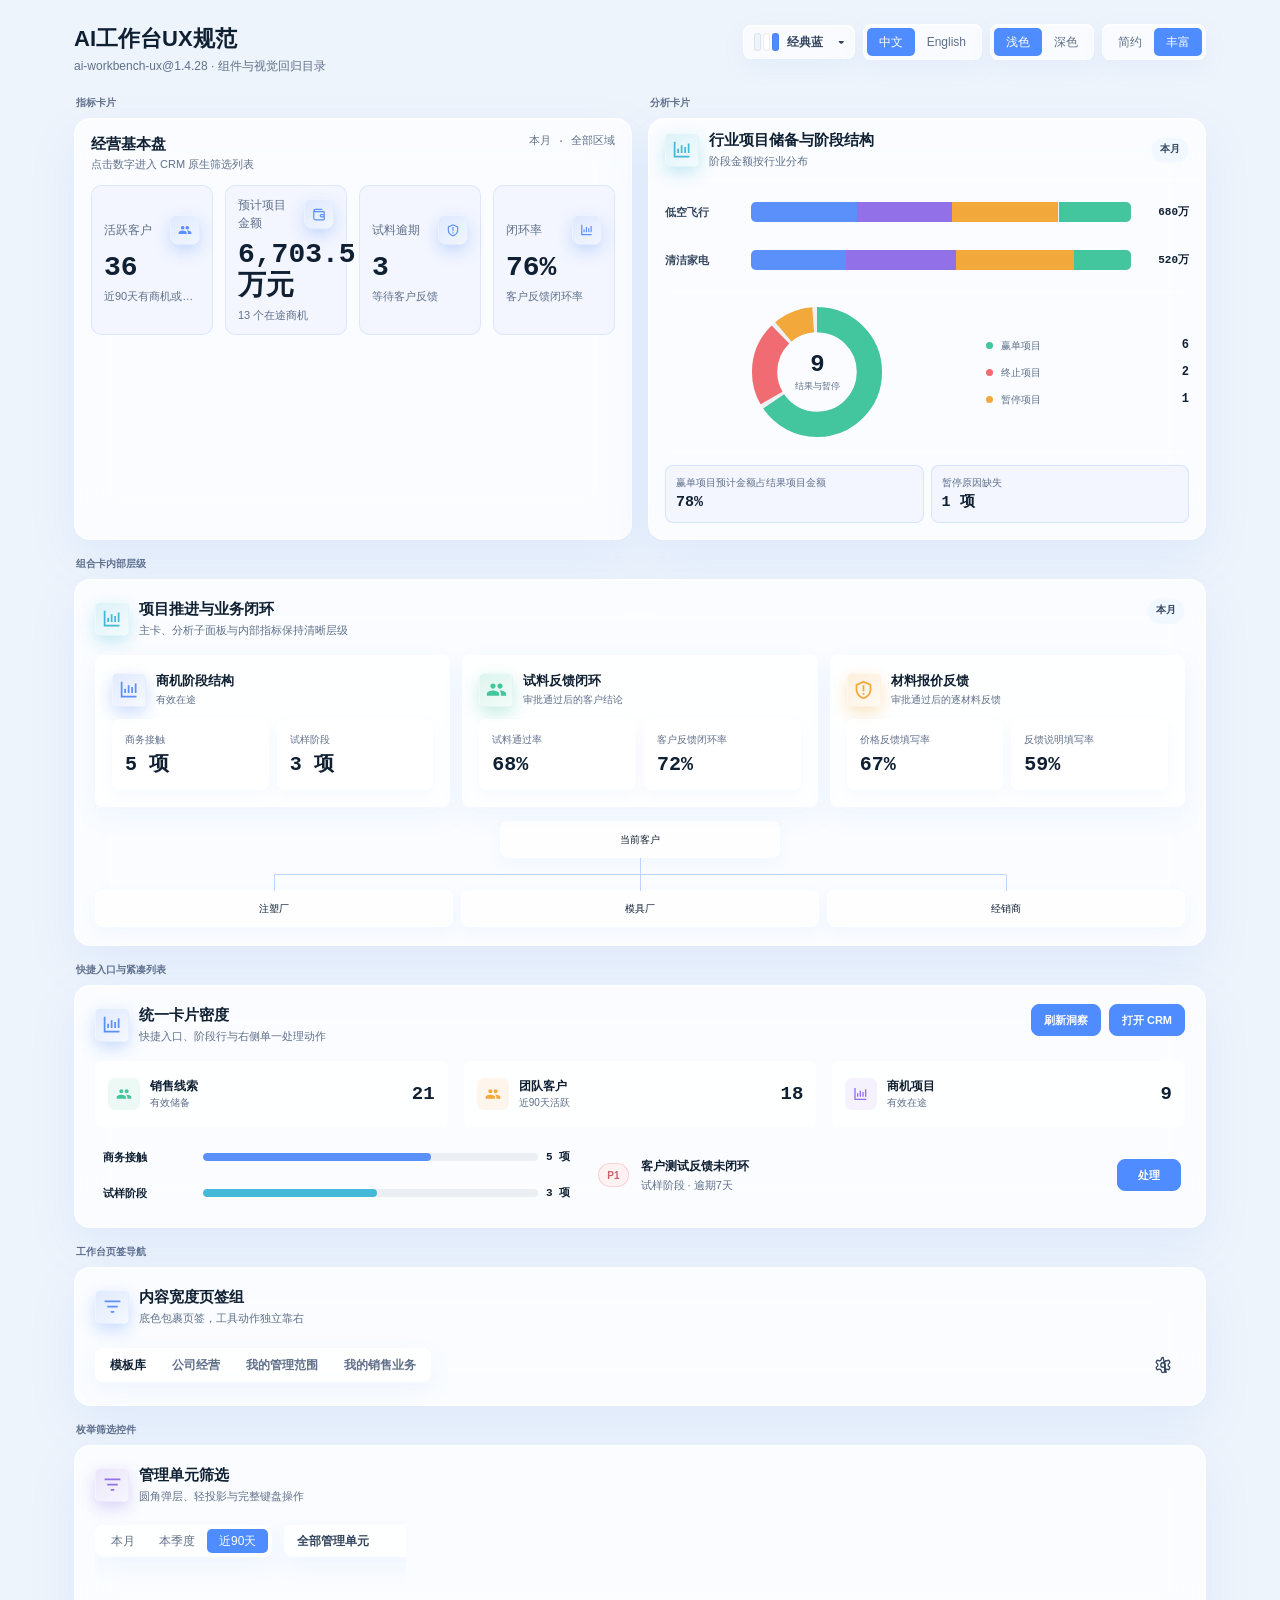
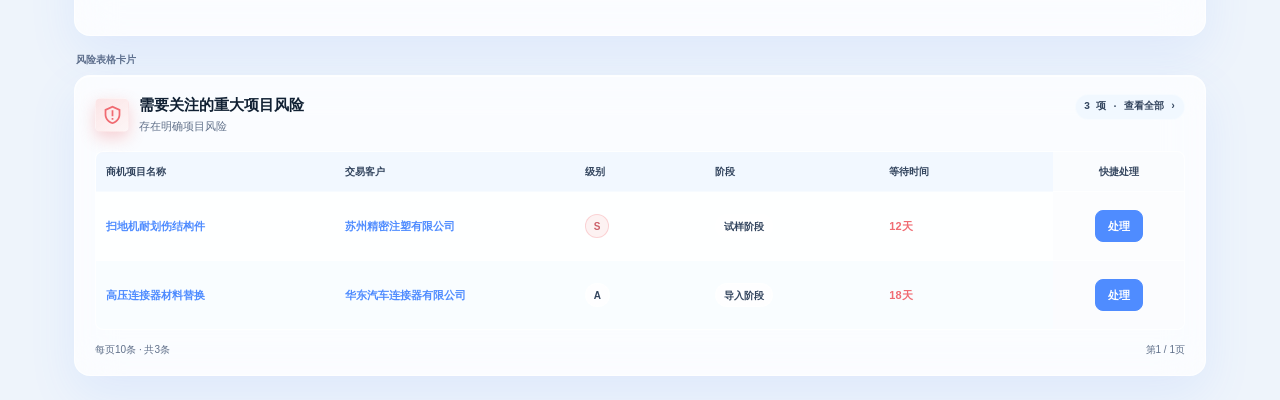
==== assets/workbench-runtime/workbench-card-library/index.html @ 92741322 "Publish fx-workbench-ux skill v1.4.28" ====
<!doctype html>
<html lang="zh-CN" data-color-theme="classic" data-theme="light">
<head>
  <meta charset="utf-8">
  <meta name="viewport" content="width=device-width, initial-scale=1">
  <title>AI工作台UX规范</title>
  <link rel="stylesheet" href="./components.css">
  <style>
    .catalog { max-width: 1180px; margin: 0 auto; padding: 24px; }
    .catalog-toolbar { display: flex; align-items: flex-start; justify-content: space-between; gap: 16px; margin-bottom: 20px; }
    .catalog-toolbar h1 { margin: 0; font-size: 22px; line-height: 30px; letter-spacing: 0; }
    .catalog-toolbar p { margin: 3px 0 0; color: var(--wb-text-muted); font-size: 12px; }
    .catalog-actions { display: flex; flex: 0 0 auto; align-items: center; justify-content: flex-end; gap: 8px; }
    .palette-picker { position: relative; }
    .palette-trigger { display: flex; min-width: 112px; height: var(--wb-control-height); align-items: center; gap: 8px; padding: 0 10px; color: var(--wb-text-secondary); background: var(--wb-control-surface); border: 1px solid var(--wb-border); border-radius: var(--wb-radius-sm); box-shadow: var(--wb-shadow-control); font-size: 12px; font-weight: 650; backdrop-filter: blur(18px) saturate(var(--wb-glass-saturation)); -webkit-backdrop-filter: blur(18px) saturate(var(--wb-glass-saturation)); }
    .palette-trigger > span:nth-child(2) { flex: 1; text-align: left; white-space: nowrap; }
    .palette-current-swatch, .palette-swatch { display: grid; flex: 0 0 auto; grid-template-columns: repeat(3, 7px); gap: 2px; }
    .palette-current-swatch i, .palette-swatch i { width: 7px; height: 18px; border: 1px solid color-mix(in srgb, var(--wb-text) 8%, transparent); border-radius: 3px; }
    .palette-current-swatch i:nth-child(1) { background: var(--wb-bg); }
    .palette-current-swatch i:nth-child(2) { background: var(--wb-surface-strong); }
    .palette-current-swatch i:nth-child(3) { background: var(--wb-accent); }
    .palette-menu { position: absolute; top: calc(100% + 7px); right: 0; z-index: 20; display: grid; width: 180px; gap: 3px; padding: 6px; background: var(--wb-surface-strong); border: 1px solid var(--wb-border); border-radius: 10px; box-shadow: var(--wb-shadow); backdrop-filter: blur(var(--wb-glass-blur)) saturate(var(--wb-glass-saturation)); -webkit-backdrop-filter: blur(var(--wb-glass-blur)) saturate(var(--wb-glass-saturation)); }
    .palette-menu[hidden] { display: none; }
    .palette-option { display: flex; width: 100%; min-height: 40px; align-items: center; gap: 10px; padding: 0 9px; color: var(--wb-text-secondary); background: transparent; border: 1px solid transparent; border-radius: 7px; font-size: 12px; text-align: left; }
    .palette-option:hover { color: var(--wb-text); background: color-mix(in srgb, var(--wb-accent) 7%, transparent); }
    .palette-option[aria-checked="true"] { color: var(--wb-text); background: color-mix(in srgb, var(--wb-accent) 10%, transparent); border-color: color-mix(in srgb, var(--wb-accent) 24%, transparent); font-weight: 700; }
    .palette-option > span:last-child { flex: 1; }
    .catalog-grid { display: grid; grid-template-columns: repeat(2, minmax(0, 1fr)); gap: var(--wb-gap-md); }
    .span-2 { grid-column: 1 / -1; }
    .component-label { margin: 0 0 8px 2px; color: var(--wb-text-muted); font-size: 10px; font-weight: 700; text-transform: uppercase; }
    .demo-stack { display: grid; gap: 14px; }
    .chart-row { display: grid; grid-template-columns: 76px minmax(0, 1fr) 48px; align-items: center; gap: 10px; min-height: 34px; }
    .chart-row > span { color: var(--wb-text-secondary); font-size: 11px; font-weight: 650; }
    .chart-row > b { font-family: var(--wb-font-number); font-size: 11px; text-align: right; }
    .demo-chart-split { display: grid; grid-template-columns: minmax(132px, 1.2fr) minmax(118px, .8fr); align-items: center; gap: 16px; padding-top: 14px; border-top: 1px solid var(--wb-border-soft); }
    .demo-donut { --wb-chart-size: 132px; --wb-chart-hover-stroke: 29; justify-self: center; }
    .demo-donut > span { position: absolute; inset: 0; display: grid; align-content: center; place-items: center; color: var(--wb-text-muted); font-size: 9px; line-height: 14px; pointer-events: none; }
    .demo-donut > span b { color: var(--wb-text); font-family: var(--wb-font-number); font-size: 24px; line-height: 28px; }
    .demo-outcome-list { display: grid; gap: 9px; }
    .demo-outcome-list div { display: grid; grid-template-columns: 8px minmax(0, 1fr) auto; align-items: center; gap: 7px; color: var(--wb-text-muted); font-size: 10px; }
    .demo-outcome-list i { width: 7px; height: 7px; background: var(--wb-tone); border-radius: 50%; }
    .demo-outcome-list b { color: var(--wb-text); font-family: var(--wb-font-number); font-size: 12px; }
    .control-demo { display: flex; min-height: 96px; flex-wrap: wrap; align-items: flex-start; gap: 12px; padding-top: 4px; }
    .control-demo.wb-page-control-group { width: max-content; max-width: 100%; flex-wrap: nowrap; overflow-x: auto; }
    .control-demo .wb-select { width: min(100%, 260px); }
    .catalog-quick-grid { grid-template-columns: repeat(3, minmax(0, 1fr)); }
    .catalog-density-grid { display: grid; grid-template-columns: minmax(0, .9fr) minmax(0, 1.1fr); gap: var(--wb-gap-md); }
    .catalog-composite-demo { margin-top: 2px; }
    .catalog-subpanel-head { display: grid; grid-template-columns: 34px minmax(0, 1fr); align-items: center; gap: 10px; margin-bottom: 12px; }
    .catalog-subpanel-head h3 { margin: 0; color: var(--wb-text); font-size: 13px; line-height: 18px; letter-spacing: 0; }
    .catalog-subpanel-head p { margin: 2px 0 0; color: var(--wb-text-muted); font-size: 10px; line-height: 15px; }
    .catalog-inner-tile-grid { display: grid; grid-template-columns: repeat(2, minmax(0, 1fr)); gap: var(--wb-gap-xs); }
    .catalog-inner-tile-grid small, .catalog-inner-tile-grid strong { display: block; }
    .catalog-inner-tile-grid small { color: var(--wb-text-muted); font-size: 10px; }
    .catalog-inner-tile-grid strong { margin-top: 6px; color: var(--wb-text); font-family: var(--wb-font-number); font-size: 20px; line-height: 24px; }
    .catalog-relation-demo { margin-top: 14px; }
    .catalog-relation-demo > .wb-relation-tier:first-child { width: min(100%, 280px); justify-self: center; }
    .catalog-relation-demo .wb-relation-node { padding: 10px; font-size: 10px; text-align: center; }
    @media (max-width: 900px) { .catalog-toolbar { align-items: stretch; flex-direction: column; } .catalog-actions { justify-content: flex-start; } .palette-menu { right: auto; left: 0; } .catalog-grid, .catalog-density-grid { grid-template-columns: 1fr; } .span-2 { grid-column: auto; } }
    @media (max-width: 760px) { .catalog { padding: 14px 12px 24px; } .catalog-grid, .catalog-quick-grid { grid-template-columns: 1fr; } .span-2 { grid-column: auto; } .catalog-actions { align-items: stretch; flex-wrap: wrap; } .palette-picker { flex: 1 1 100%; } .palette-trigger { width: 100%; } }
  </style>
</head>
<body>
  <svg width="0" height="0" aria-hidden="true" style="position:absolute">
    <symbol id="icon-chart" viewBox="0 0 24 24"><path d="M4 19h16v2H2V3h2v16Zm4-3H6v-5h2v5Zm4 0h-2V7h2v9Zm4 0h-2V9h2v7Zm4 0h-2V5h2v11Z"/></symbol>
    <symbol id="icon-risk" viewBox="0 0 24 24"><path d="M12 2 3 6v6c0 5.25 3.84 9.74 9 10.8 5.16-1.06 9-5.55 9-10.8V6l-9-4Zm0 2.18L19 7.3V12c0 4.12-2.91 7.83-7 8.74C7.91 19.83 5 16.12 5 12V7.3l7-3.12ZM11 7h2v7h-2V7Zm0 9h2v2h-2v-2Z"/></symbol>
    <symbol id="icon-users" viewBox="0 0 24 24"><path d="M16 11c1.66 0 3-1.34 3-3s-1.34-3-3-3-3 1.34-3 3 1.34 3 3 3ZM8 11c1.66 0 3-1.34 3-3S9.66 5 8 5 5 6.34 5 8s1.34 3 3 3Zm0 2c-2.33 0-7 1.17-7 3.5V19h14v-2.5C15 14.17 10.33 13 8 13Zm8 0c-.29 0-.62.02-.97.05 1.16.84 1.97 1.97 1.97 3.45V19h6v-2.5c0-2.33-4.67-3.5-7-3.5Z"/></symbol>
    <symbol id="icon-filter" viewBox="0 0 24 24"><path d="M3 5h18v2H3V5Zm3 6h12v2H6v-2Zm4 6h4v2h-4v-2Z"/></symbol>
    <symbol id="icon-wallet" viewBox="0 0 24 24"><path d="M20 7H6a1 1 0 0 1 0-2h11a1 1 0 0 0 0-2H6a4 4 0 0 0-4 4v12a4 4 0 0 0 4 4h14a2 2 0 0 0 2-2V9a2 2 0 0 0-2-2Zm0 14H6a2 2 0 0 1-2-2V8.46A3.97 3.97 0 0 0 6 9h14v3h-4a3 3 0 0 0 0 6h4v3Zm0-5h-4a1 1 0 0 1 0-2h4v2Z"/></symbol>
  </svg>

  <main class="catalog">
    <header class="catalog-toolbar wb-header">
      <div class="wb-title-group"><h1 data-i18n="pageTitle">AI工作台UX规范</h1><p data-i18n="pageSubtitle">ai-workbench-ux@1.4.28 · 组件与视觉回归目录</p></div>
      <div class="catalog-actions">
        <div class="palette-picker">
          <button class="palette-trigger" type="button" aria-haspopup="menu" aria-expanded="false" data-palette-trigger data-i18n-aria="paletteControl">
            <span class="palette-current-swatch" aria-hidden="true"><i></i><i></i><i></i></span><span data-palette-name>经典蓝</span><span aria-hidden="true">▾</span>
          </button>
          <div class="palette-menu" role="menu" data-palette-menu data-i18n-aria="paletteMenu" hidden>
            <button class="palette-option" type="button" role="menuitemradio" aria-checked="true" data-color-choice="classic"><span class="palette-swatch" aria-hidden="true"><i style="background:#eef4fb"></i><i style="background:#fff"></i><i style="background:#4f8cff"></i></span><span data-i18n="paletteClassic">经典蓝</span></button>
            <button class="palette-option" type="button" role="menuitemradio" aria-checked="false" data-color-choice="spruce"><span class="palette-swatch" aria-hidden="true"><i style="background:#eef7f3"></i><i style="background:#fff"></i><i style="background:#168b68"></i></span><span data-i18n="paletteSpruce">云杉绿</span></button>
            <button class="palette-option" type="button" role="menuitemradio" aria-checked="false" data-color-choice="coral"><span class="palette-swatch" aria-hidden="true"><i style="background:#fff4ed"></i><i style="background:#fff"></i><i style="background:#e66a35"></i></span><span data-i18n="paletteCoral">珊瑚橙</span></button>
            <button class="palette-option" type="button" role="menuitemradio" aria-checked="false" data-color-choice="indigo"><span class="palette-swatch" aria-hidden="true"><i style="background:#f1f2fb"></i><i style="background:#fff"></i><i style="background:#5965d8"></i></span><span data-i18n="paletteIndigo">靛青</span></button>
            <button class="palette-option" type="button" role="menuitemradio" aria-checked="false" data-color-choice="rose"><span class="palette-swatch" aria-hidden="true"><i style="background:#f9f1f3"></i><i style="background:#fff"></i><i style="background:#c3475c"></i></span><span data-i18n="paletteRose">石墨红</span></button>
            <button class="palette-option" type="button" role="menuitemradio" aria-checked="false" data-color-choice="graphite"><span class="palette-swatch" aria-hidden="true"><i style="background:#f1f4f6"></i><i style="background:#fff"></i><i style="background:#425a70"></i></span><span data-i18n="paletteGraphite">中性灰</span></button>
          </div>
        </div>
        <div class="wb-segmented" role="tablist" data-i18n-aria="languageControl">
          <button type="button" aria-selected="true" data-language-choice="zh">中文</button>
          <button type="button" aria-selected="false" data-language-choice="en">English</button>
        </div>
        <div class="wb-segmented" role="tablist" data-i18n-aria="appearanceControl">
          <button type="button" aria-selected="true" data-theme-choice="light" data-i18n="light">浅色</button>
          <button type="button" aria-selected="false" data-theme-choice="dark" data-i18n="dark">深色</button>
        </div>
        <div class="wb-segmented" role="tablist" data-i18n-aria="styleControl">
          <button type="button" aria-selected="false" data-style-choice="minimal" data-i18n="minimal">简约</button>
          <button type="button" aria-selected="true" data-style-choice="rich" data-i18n="rich">丰富</button>
        </div>
      </div>
    </header>

    <div class="catalog-grid wb-equal-grid wb-compact-tail-grid wb-card-composition" data-wb-editing="false" data-wb-grid-key="catalog-main" data-wb-edit-scope="catalog" data-wb-empty="false">
      <section data-wb-card-key="metric-card-example" data-wb-default-grid="catalog-main" data-wb-card-grid="catalog-main">
        <p class="component-label" data-i18n="metricCard">指标卡片</p>
        <article class="wb-card wb-compact-baseline-card">
          <header class="wb-card-head">
            <div class="wb-baseline-head-copy"><h2 data-i18n="baseTitle">经营基本盘</h2><p data-i18n="baseDesc">点击数字进入 CRM 原生筛选列表</p></div>
            <span class="wb-baseline-meta" data-i18n="periodAll">本月 · 全部区域</span>
          </header>
          <div class="wb-summary-metric-grid wb-metric-grid">
            <button class="wb-metric is-blue wb-route-target" type="button" data-wb-route="customer-insight"><span class="wb-metric-label"><span data-i18n="activeCustomers">活跃客户</span><svg aria-hidden="true"><use href="#icon-users"/></svg></span><strong>36</strong><small data-i18n="activeDesc">近90天有商机或有效互动</small></button>
            <button class="wb-metric is-cyan wb-route-target" type="button" data-wb-route="opportunity-insight"><span class="wb-metric-label"><span data-i18n="expectedAmount">预计项目金额</span><svg class="wb-semantic-icon" aria-hidden="true"><use href="#icon-wallet"/></svg></span><strong data-i18n="expectedAmountValue">6,703.5万元</strong><small data-i18n="pipelineCount">13 个在途商机</small></button>
            <button class="wb-metric is-orange" type="button"><span class="wb-metric-label"><span data-i18n="sampleOverdue">试料逾期</span><svg aria-hidden="true"><use href="#icon-risk"/></svg></span><strong>3</strong><small data-i18n="waitFeedback">等待客户反馈</small></button>
            <button class="wb-metric is-green" type="button"><span class="wb-metric-label"><span data-i18n="closureRate">闭环率</span><svg aria-hidden="true"><use href="#icon-chart"/></svg></span><strong>76%</strong><small data-i18n="feedbackClosure">客户反馈闭环率</small></button>
          </div>
        </article>
      </section>

      <section data-wb-card-key="analysis-card-example" data-wb-default-grid="catalog-main" data-wb-card-grid="catalog-main">
        <p class="component-label" data-i18n="analysisCard">分析卡片</p>
        <article class="wb-card wb-flush-card">
          <header class="wb-card-head wb-flush-head">
            <div class="wb-title-group"><span class="wb-icon is-cyan"><svg aria-hidden="true"><use href="#icon-chart"/></svg></span><div><h2 data-i18n="industryTitle">行业项目储备与阶段结构</h2><p data-i18n="industryDesc">阶段金额按行业分布</p></div></div>
            <span class="wb-title-meta" data-i18n="month">本月</span>
          </header>
          <div class="demo-stack wb-flush-body">
            <div class="chart-row"><span data-i18n="lowAltitude">低空飞行</span><div class="wb-stack" data-i18n-aria="lowAltitudeAria" aria-label="低空飞行 680万"><i class="wb-chart-interactive" role="img" aria-label="商务接触 190万，占 27.9%" tabindex="0" style="--value:28%;--wb-tone:var(--wb-blue)" data-chart-title-zh="低空飞行" data-chart-title-en="Low-altitude aviation" data-chart-detail-zh="商务接触：190 万（27.9%）" data-chart-detail-en="Business contact: CNY 1.9m (27.9%)"></i><i class="wb-chart-interactive" role="img" aria-label="试样阶段 170万，占 25%" tabindex="0" style="--value:25%;--wb-tone:var(--wb-purple)" data-chart-title-zh="低空飞行" data-chart-title-en="Low-altitude aviation" data-chart-detail-zh="试样阶段：170 万（25.0%）" data-chart-detail-en="Trial stage: CNY 1.7m (25.0%)"></i><i class="wb-chart-interactive" role="img" aria-label="导入阶段 190万，占 27.9%" tabindex="0" style="--value:28%;--wb-tone:var(--wb-orange)" data-chart-title-zh="低空飞行" data-chart-title-en="Low-altitude aviation" data-chart-detail-zh="导入阶段：190 万（27.9%）" data-chart-detail-en="Introduction stage: CNY 1.9m (27.9%)"></i><i class="wb-chart-interactive" role="img" aria-label="量产阶段 130万，占 19.2%" tabindex="0" style="--value:19%;--wb-tone:var(--wb-green)" data-chart-title-zh="低空飞行" data-chart-title-en="Low-altitude aviation" data-chart-detail-zh="量产阶段：130 万（19.2%）" data-chart-detail-en="Mass production: CNY 1.3m (19.2%)"></i></div><b data-i18n="amount680">680万</b></div>
            <div class="chart-row"><span data-i18n="cleaningAppliance">清洁家电</span><div class="wb-stack" data-i18n-aria="cleaningAria" aria-label="清洁家电 520万"><i class="wb-chart-interactive" role="img" aria-label="商务接触 130万，占 25%" tabindex="0" style="--value:25%;--wb-tone:var(--wb-blue)" data-chart-title-zh="清洁家电" data-chart-title-en="Cleaning appliances" data-chart-detail-zh="商务接触：130 万（25.0%）" data-chart-detail-en="Business contact: CNY 1.3m (25.0%)"></i><i class="wb-chart-interactive" role="img" aria-label="试样阶段 150万，占 28.8%" tabindex="0" style="--value:29%;--wb-tone:var(--wb-purple)" data-chart-title-zh="清洁家电" data-chart-title-en="Cleaning appliances" data-chart-detail-zh="试样阶段：150 万（28.8%）" data-chart-detail-en="Trial stage: CNY 1.5m (28.8%)"></i><i class="wb-chart-interactive" role="img" aria-label="导入阶段 160万，占 30.8%" tabindex="0" style="--value:31%;--wb-tone:var(--wb-orange)" data-chart-title-zh="清洁家电" data-chart-title-en="Cleaning appliances" data-chart-detail-zh="导入阶段：160 万（30.8%）" data-chart-detail-en="Introduction stage: CNY 1.6m (30.8%)"></i><i class="wb-chart-interactive" role="img" aria-label="量产阶段 80万，占 15.4%" tabindex="0" style="--value:15%;--wb-tone:var(--wb-green)" data-chart-title-zh="清洁家电" data-chart-title-en="Cleaning appliances" data-chart-detail-zh="量产阶段：80 万（15.4%）" data-chart-detail-en="Mass production: CNY 0.8m (15.4%)"></i></div><b data-i18n="amount520">520万</b></div>
            <div class="demo-chart-split wb-chart-frame">
              <div class="wb-donut-chart demo-donut"><svg viewBox="0 0 136 136" role="group" aria-label="商机结果与暂停分布"><circle class="wb-donut-track" cx="68" cy="68" r="54" pathLength="100" stroke-width="26"></circle><circle class="wb-donut-segment wb-chart-interactive" role="img" aria-label="赢单项目 6，占 66.7%" tabindex="0" cx="68" cy="68" r="54" pathLength="100" stroke-width="26" style="--wb-tone:var(--wb-green);--dash:65.5;--offset:0" data-chart-title-zh="商机结果与暂停" data-chart-title-en="Opportunity outcomes and pauses" data-chart-detail-zh="赢单项目：6 项（66.7%）" data-chart-detail-en="Won projects: 6 (66.7%)"></circle><circle class="wb-donut-segment wb-chart-interactive" role="img" aria-label="终止项目 2，占 22.2%" tabindex="0" cx="68" cy="68" r="54" pathLength="100" stroke-width="26" style="--wb-tone:var(--wb-red);--dash:21;--offset:-66.7" data-chart-title-zh="商机结果与暂停" data-chart-title-en="Opportunity outcomes and pauses" data-chart-detail-zh="终止项目：2 项（22.2%）" data-chart-detail-en="Terminated projects: 2 (22.2%)"></circle><circle class="wb-donut-segment wb-chart-interactive" role="img" aria-label="暂停项目 1，占 11.1%" tabindex="0" cx="68" cy="68" r="54" pathLength="100" stroke-width="26" style="--wb-tone:var(--wb-orange);--dash:9.9;--offset:-88.9" data-chart-title-zh="商机结果与暂停" data-chart-title-en="Opportunity outcomes and pauses" data-chart-detail-zh="暂停项目：1 项（11.1%）" data-chart-detail-en="Paused projects: 1 (11.1%)"></circle></svg><span><b>9</b><span data-i18n="outcomeTotal">结果与暂停</span></span></div>
              <div class="demo-outcome-list"><div><i style="--wb-tone:var(--wb-green)"></i><span data-i18n="wonProjects">赢单项目</span><b>6</b></div><div><i style="--wb-tone:var(--wb-red)"></i><span data-i18n="terminatedProjects">终止项目</span><b>2</b></div><div><i style="--wb-tone:var(--wb-orange)"></i><span data-i18n="pausedProjects">暂停项目</span><b>1</b></div></div>
            </div>
            <div class="wb-fact-list wb-soft-metric-grid"><div class="wb-soft-metric is-blue"><span data-i18n="wonAmountShare">赢单项目预计金额占结果项目金额</span><b>78%</b></div><div class="wb-soft-metric is-orange"><span data-i18n="missingPauseReason">暂停原因缺失</span><b data-i18n="oneItem">1 项</b></div></div>
          </div>
        </article>
      </section>

      <section class="span-2" data-wb-card-key="composite-hierarchy-example" data-wb-default-grid="catalog-main" data-wb-card-grid="catalog-main" data-wb-span="all">
        <p class="component-label" data-i18n="compositeCard">组合卡内部层级</p>
        <article class="wb-card">
          <header class="wb-card-head">
            <div class="wb-title-group"><span class="wb-icon is-cyan"><svg aria-hidden="true"><use href="#icon-chart"/></svg></span><div><h2 data-i18n="compositeTitle">项目推进与业务闭环</h2><p data-i18n="compositeDesc">主卡、分析子面板与内部指标保持清晰层级</p></div></div>
            <span class="wb-title-meta" data-i18n="month">本月</span>
          </header>
          <div class="wb-analysis-group catalog-composite-demo">
            <section class="wb-subpanel"><div class="catalog-subpanel-head"><span class="wb-icon is-blue"><svg aria-hidden="true"><use href="#icon-chart"/></svg></span><div><h3 data-i18n="stageStructure">商机阶段结构</h3><p data-i18n="validPipeline">有效在途</p></div></div><div class="catalog-inner-tile-grid"><div class="wb-inner-tile"><small data-i18n="businessContact">商务接触</small><strong data-i18n="fiveItems">5 项</strong></div><div class="wb-inner-tile"><small data-i18n="trialStage">试样阶段</small><strong data-i18n="threeItems">3 项</strong></div></div></section>
            <section class="wb-subpanel"><div class="catalog-subpanel-head"><span class="wb-icon is-green"><svg aria-hidden="true"><use href="#icon-users"/></svg></span><div><h3 data-i18n="trialClosure">试料反馈闭环</h3><p data-i18n="approvedResults">审批通过后的客户结论</p></div></div><div class="catalog-inner-tile-grid"><div class="wb-inner-tile"><small data-i18n="trialPassRate">试料通过率</small><strong>68%</strong></div><div class="wb-inner-tile"><small data-i18n="feedbackClosure">客户反馈闭环率</small><strong>72%</strong></div></div></section>
            <section class="wb-subpanel"><div class="catalog-subpanel-head"><span class="wb-icon is-orange"><svg aria-hidden="true"><use href="#icon-risk"/></svg></span><div><h3 data-i18n="quoteFeedback">材料报价反馈</h3><p data-i18n="approvedQuotes">审批通过后的逐材料反馈</p></div></div><div class="catalog-inner-tile-grid"><div class="wb-inner-tile"><small data-i18n="priceFeedbackRate">价格反馈填写率</small><strong>67%</strong></div><div class="wb-inner-tile"><small data-i18n="descriptionRate">反馈说明填写率</small><strong>59%</strong></div></div></section>
          </div>
          <div class="wb-relation-flow is-three-way catalog-relation-demo" data-i18n-aria="relationDemoAria" aria-label="三分支客户关系">
            <div class="wb-relation-tier" data-i18n-aria="currentTierAria" aria-label="当前客户"><article class="wb-relation-node" data-i18n="currentCustomer">当前客户</article></div>
            <div class="wb-relation-branch" aria-hidden="true"></div>
            <div class="wb-relation-tier" data-i18n-aria="downstreamTierAria" aria-label="三个下游客户"><div class="wb-relation-children"><article class="wb-relation-node" data-i18n="downstreamCustomer">注塑厂</article><article class="wb-relation-node" data-i18n="downstreamMold">模具厂</article><article class="wb-relation-node" data-i18n="downstreamAgent">经销商</article></div></div>
          </div>
        </article>
      </section>

      <section class="span-2" data-wb-card-key="density-components-example" data-wb-default-grid="catalog-main" data-wb-card-grid="catalog-main" data-wb-span="all">
        <p class="component-label" data-i18n="densityComponents">快捷入口与紧凑列表</p>
        <article class="wb-card">
          <header class="wb-card-head">
            <div class="wb-title-group"><span class="wb-icon is-blue"><svg aria-hidden="true"><use href="#icon-chart"/></svg></span><div><h2 data-i18n="densityTitle">统一卡片密度</h2><p data-i18n="densityDesc">快捷入口、阶段行与右侧单一处理动作</p></div></div>
            <div class="wb-compact-action-group"><button class="wb-inline-action wb-compact-action" type="button" data-i18n="refreshInsight">刷新洞察</button><button class="wb-primary-action wb-compact-action" type="button" data-i18n="openCrm">打开 CRM</button></div>
          </header>
          <div class="demo-stack">
            <div class="wb-quick-grid catalog-quick-grid">
              <article class="wb-quick-card is-composite"><button class="wb-quick-card-main" type="button"><span class="wb-quick-icon is-green"><svg aria-hidden="true"><use href="#icon-users"/></svg></span><span class="wb-quick-copy"><b data-i18n="salesLeads">销售线索</b><small data-i18n="validReserve">有效储备</small></span><strong>21</strong></button><button class="wb-hover-action" type="button" data-i18n-aria="createSalesLead" aria-label="新建销售线索"><svg viewBox="0 0 24 24" aria-hidden="true"><path d="M19 11h-6V5h-2v6H5v2h6v6h2v-6h6v-2Z"/></svg></button></article>
              <button class="wb-quick-card" type="button"><span class="wb-quick-icon is-orange"><svg aria-hidden="true"><use href="#icon-users"/></svg></span><span class="wb-quick-copy"><b data-i18n="teamCustomers">团队客户</b><small data-i18n="active90">近90天活跃</small></span><strong>18</strong></button>
              <button class="wb-quick-card" type="button"><span class="wb-quick-icon is-purple"><svg aria-hidden="true"><use href="#icon-chart"/></svg></span><span class="wb-quick-copy"><b data-i18n="opportunityProjects">商机项目</b><small data-i18n="validPipeline">有效在途</small></span><strong>9</strong></button>
            </div>
            <div class="catalog-density-grid">
              <div class="wb-compact-row-list">
                <button class="wb-compact-row" type="button"><span data-i18n="businessContact">商务接触</span><span class="wb-progress-track"><span class="wb-progress-fill" style="--value:68%;--wb-tone:var(--wb-blue)"></span></span><b data-i18n="fiveItems">5 项</b></button>
                <button class="wb-compact-row" type="button"><span data-i18n="trialStage">试样阶段</span><span class="wb-progress-track"><span class="wb-progress-fill" style="--value:52%;--wb-tone:var(--wb-cyan)"></span></span><b data-i18n="threeItems">3 项</b></button>
              </div>
              <div class="wb-inline-action-list">
                <article class="wb-inline-action-item"><span class="wb-stage is-risk">P1</span><span class="wb-inline-action-copy"><b data-i18n="feedbackPending">客户测试反馈未闭环</b><small data-i18n="overdueSeven">试样阶段 · 逾期7天</small></span><button class="wb-inline-action wb-compact-action" type="button" data-i18n="handle">处理</button></article>
              </div>
            </div>
          </div>
        </article>
      </section>

      <section class="span-2" data-wb-card-key="workspace-tabs-example" data-wb-default-grid="catalog-main" data-wb-card-grid="catalog-main" data-wb-span="all">
        <p class="component-label" data-i18n="workspaceTabs">工作台页签导航</p>
        <article class="wb-card">
          <header class="wb-card-head">
            <div class="wb-title-group"><span class="wb-icon is-blue"><svg aria-hidden="true"><use href="#icon-filter"/></svg></span><div><h2 data-i18n="workspaceTabsTitle">内容宽度页签组</h2><p data-i18n="workspaceTabsDesc">底色包裹页签，工具动作独立靠右</p></div></div>
          </header>
          <div class="wb-workspace-tab-bar">
            <div class="wb-workspace-tab-list" role="tablist" data-i18n-aria="workspaceTabsAria">
              <button class="wb-workspace-tab" type="button" role="tab" aria-selected="true" tabindex="0" data-i18n="templateLibrary">模板库</button>
              <button class="wb-workspace-tab" type="button" role="tab" aria-selected="false" tabindex="-1" data-i18n="companyOperation">公司经营</button>
              <button class="wb-workspace-tab" type="button" role="tab" aria-selected="false" tabindex="-1" data-i18n="managementScope">我的管理范围</button>
              <button class="wb-workspace-tab" type="button" role="tab" aria-selected="false" tabindex="-1" data-i18n="salesBusiness">我的销售业务</button>
            </div>
            <button class="wb-icon-button" type="button" data-i18n-aria="canvasSettings"><svg viewBox="0 0 24 24" fill="none" stroke="currentColor" stroke-width="1.75" stroke-linecap="round" stroke-linejoin="round" style="fill:none" aria-hidden="true"><path d="M12.22 2h-.44a2 2 0 0 0-2 2v.18a2 2 0 0 1-1 1.73l-.43.25a2 2 0 0 1-2 0l-.15-.08a2 2 0 0 0-2.73.73l-.22.38a2 2 0 0 0 .73 2.73l.15.09a2 2 0 0 1 1 1.74v.5a2 2 0 0 1-1 1.74l-.15.09a2 2 0 0 0-.73 2.73l.22.38a2 2 0 0 0 2.73.73l.15-.08a2 2 0 0 1 2 0l.43.25a2 2 0 0 1 1 1.73V20a2 2 0 0 0 2 2h.44a2 2 0 0 0 2-2v-.18a2 2 0 0 1 1-1.73l.43-.25a2 2 0 0 1 2 0l.15.08a2 2 0 0 0 2.73-.73l.22-.38a2 2 0 0 0-.73-2.73l-.15-.09a2 2 0 0 1-1-1.74v-.5a2 2 0 0 1 1-1.74l.15-.09a2 2 0 0 0 .73-2.73l-.22-.38a2 2 0 0 0-2.73-.73l-.15.08a2 2 0 0 1-2 0l-.43.25a2 2 0 0 1-1 1.73V20a2 2 0 0 0 2 2z"/><circle cx="12" cy="12" r="3"/></svg></button>
          </div>
        </article>
      </section>

      <section class="span-2" data-wb-card-key="select-control-example" data-wb-default-grid="catalog-main" data-wb-card-grid="catalog-main" data-wb-span="all">
        <p class="component-label" data-i18n="selectControl">枚举筛选控件</p>
        <article class="wb-card">
          <header class="wb-card-head">
            <div class="wb-title-group"><span class="wb-icon is-purple"><svg aria-hidden="true"><use href="#icon-filter"/></svg></span><div><h2 data-i18n="selectTitle">管理单元筛选</h2><p data-i18n="selectDesc">圆角弹层、轻投影与完整键盘操作</p></div></div>
          </header>
          <div class="control-demo wb-page-control-group">
            <div class="wb-segmented wb-page-period" role="group" aria-label="统计周期" data-i18n-aria="reportingPeriod">
              <button type="button" aria-selected="false" data-i18n="month">本月</button>
              <button type="button" aria-selected="false" data-i18n="quarter">本季度</button>
              <button type="button" aria-selected="true" data-i18n="last90Days">近90天</button>
            </div>
            <div class="wb-select wb-page-filter" data-wb-select>
              <select class="wb-select-native" aria-label="管理单元" data-i18n-aria="managementUnit" data-wb-select-native><option value="all" data-i18n="allUnits">全部管理单元</option><option value="aviation" data-i18n="aviationUnit">低空飞行事业部</option><option value="cleaning" data-i18n="cleaningUnit">清洁家电事业部</option><option value="energy" data-i18n="energyUnit">新能源事业部</option><option value="pcr" data-i18n="pcrUnit">PCR与共聚酯事业部</option></select>
              <button class="wb-select-trigger" type="button" aria-label="管理单元" data-i18n-aria="managementUnit" aria-haspopup="listbox" aria-expanded="false" aria-controls="catalogManagementUnitMenu" data-wb-select-trigger hidden><span class="wb-select-value" data-wb-select-value data-i18n="allUnits">全部管理单元</span><svg class="wb-select-chevron" viewBox="0 0 16 16" aria-hidden="true"><path d="m4 6 4 4 4-4"></path></svg></button>
              <div class="wb-select-menu" id="catalogManagementUnitMenu" role="listbox" aria-label="管理单元" data-i18n-aria="managementUnit" data-wb-select-menu hidden>
                <button class="wb-select-option" type="button" role="option" aria-selected="true" data-value="all" data-i18n="allUnits" data-wb-select-option>全部管理单元</button>
                <button class="wb-select-option" type="button" role="option" aria-selected="false" data-value="aviation" data-i18n="aviationUnit" data-wb-select-option>低空飞行事业部</button>
                <button class="wb-select-option" type="button" role="option" aria-selected="false" data-value="cleaning" data-i18n="cleaningUnit" data-wb-select-option>清洁家电事业部</button>
                <button class="wb-select-option" type="button" role="option" aria-selected="false" data-value="energy" data-i18n="energyUnit" data-wb-select-option>新能源事业部</button>
                <button class="wb-select-option" type="button" role="option" aria-selected="false" data-value="pcr" data-i18n="pcrUnit" data-wb-select-option>PCR与共聚酯事业部</button>
              </div>
            </div>
          </div>
        </article>
      </section>

      <section class="span-2" data-wb-card-key="risk-table-example" data-wb-default-grid="catalog-main" data-wb-card-grid="catalog-main" data-wb-span="all">
        <p class="component-label" data-i18n="riskTableCard">风险表格卡片</p>
        <article class="wb-card">
          <header class="wb-card-head">
            <div class="wb-title-group"><span class="wb-icon is-red"><svg aria-hidden="true"><use href="#icon-risk"/></svg></span><div><h2 data-i18n="riskTitle">需要关注的重大项目风险</h2><p data-i18n="riskDesc">存在明确项目风险</p></div></div>
            <span class="wb-title-meta" data-i18n="viewAll">3 项 · 查看全部 ›</span>
          </header>
          <div class="wb-table-wrap">
            <table class="wb-table">
              <thead><tr><th style="width:22%" data-i18n="opportunityName">商机项目名称</th><th style="width:22%" data-i18n="tradingCustomer">交易客户</th><th style="width:12%" data-i18n="level">级别</th><th style="width:16%" data-i18n="stage">阶段</th><th style="width:16%" data-i18n="waitTime">等待时间</th><th class="wb-action-column" style="width:12%" data-i18n="quickAction">快捷处理</th></tr></thead>
              <tbody>
                <tr><td><button class="wb-entity-link wb-route-target" type="button" data-wb-route="opportunity-insight" data-i18n="project1">扫地机耐划伤结构件</button></td><td><button class="wb-entity-link wb-route-target" type="button" data-wb-route="customer-insight" data-i18n="company1">苏州精密注塑有限公司</button></td><td><span class="wb-stage is-risk">S</span></td><td><span class="wb-stage" data-i18n="sampleStage">试样阶段</span></td><td><b style="color:var(--wb-red)" data-i18n="days12">12天</b></td><td class="wb-action-column"><button class="wb-primary-action" type="button" data-i18n="handle">处理</button></td></tr>
                <tr><td><button class="wb-entity-link wb-route-target" type="button" data-wb-route="opportunity-insight" data-i18n="project2">高压连接器材料替换</button></td><td><button class="wb-entity-link wb-route-target" type="button" data-wb-route="customer-insight" data-i18n="company2">华东汽车连接器有限公司</button></td><td><span class="wb-stage">A</span></td><td><span class="wb-stage" data-i18n="importStage">导入阶段</span></td><td><b style="color:var(--wb-red)" data-i18n="days18">18天</b></td><td class="wb-action-column"><button class="wb-primary-action" type="button" data-i18n="handle">处理</button></td></tr>
              </tbody>
            </table>
          </div>
          <div class="wb-table-foot"><span data-i18n="pageSize">每页10条 · 共3条</span><span data-i18n="pageNumber">第1 / 1页</span></div>
        </article>
      </section>
    </div>
  </main>

  <script>
    (function () {
      var messages = {
        zh: {
          pageTitle: "AI工作台UX规范", pageSubtitle: "ai-workbench-ux@1.4.28 · 组件与视觉回归目录",
          paletteControl: "选择色系", paletteMenu: "色系列表", languageControl: "语言切换", appearanceControl: "明暗模式切换", styleControl: "主题风格",
          workspaceTabs: "工作台页签导航", workspaceTabsTitle: "内容宽度页签组", workspaceTabsDesc: "底色包裹页签，工具动作独立靠右", workspaceTabsAria: "工作台切换", templateLibrary: "模板库", companyOperation: "公司经营", managementScope: "我的管理范围", salesBusiness: "我的销售业务", canvasSettings: "画布设置",
          paletteClassic: "经典蓝", paletteSpruce: "云杉绿", paletteCoral: "珊瑚橙", paletteIndigo: "靛青", paletteRose: "石墨红", paletteGraphite: "中性灰",
          light: "浅色", dark: "深色", minimal: "简约", rich: "丰富", metricCard: "指标卡片", analysisCard: "分析卡片", riskTableCard: "风险表格卡片", selectControl: "枚举筛选控件", densityComponents: "快捷入口与紧凑列表", compositeCard: "组合卡内部层级",
          compositeTitle: "项目推进与业务闭环", compositeDesc: "主卡、分析子面板与内部指标保持清晰层级", stageStructure: "商机阶段结构", trialClosure: "试料反馈闭环", approvedResults: "审批通过后的客户结论", quoteFeedback: "材料报价反馈", approvedQuotes: "审批通过后的逐材料反馈", trialPassRate: "试料通过率", priceFeedbackRate: "价格反馈填写率", descriptionRate: "反馈说明填写率", relationDemoAria: "三分支客户关系", currentTierAria: "当前客户层级", downstreamTierAria: "三个下游客户层级", currentCustomer: "当前客户", downstreamCustomer: "注塑厂", downstreamMold: "模具厂", downstreamAgent: "经销商",
          densityTitle: "统一卡片密度", densityDesc: "快捷入口、阶段行与右侧单一处理动作", refreshInsight: "刷新洞察", openCrm: "打开 CRM", salesLeads: "销售线索", validReserve: "有效储备", createSalesLead: "新建销售线索", teamCustomers: "团队客户", active90: "近90天活跃", opportunityProjects: "商机项目", validPipeline: "有效在途", businessContact: "商务接触", trialStage: "试样阶段", fiveItems: "5 项", threeItems: "3 项", feedbackPending: "客户测试反馈未闭环", overdueSeven: "试样阶段 · 逾期7天",
          selectTitle: "管理单元筛选", selectDesc: "圆角弹层、轻投影与完整键盘操作", reportingPeriod: "统计周期", quarter: "本季度", last90Days: "近90天", managementUnit: "管理单元", allUnits: "全部管理单元", aviationUnit: "低空飞行事业部", cleaningUnit: "清洁家电事业部", energyUnit: "新能源事业部", pcrUnit: "PCR与共聚酯事业部",
          baseTitle: "经营基本盘", baseDesc: "点击数字进入 CRM 原生筛选列表", periodAll: "本月 · 全部区域",
          activeCustomers: "活跃客户", activeDesc: "近90天有商机或有效互动", expectedAmount: "预计项目金额", expectedAmountValue: "6,703.5万元", pipelineCount: "13 个在途商机", activeOpp: "在途商机", opportunityDesc: "预计金额 6,703.5 万元",
          sampleOverdue: "试料逾期", waitFeedback: "等待客户反馈", closureRate: "闭环率", feedbackClosure: "客户反馈闭环率",
          industryTitle: "行业项目储备与阶段结构", industryDesc: "阶段金额按行业分布", month: "本月", lowAltitude: "低空飞行", cleaningAppliance: "清洁家电",
          lowAltitudeAria: "低空飞行 680万", cleaningAria: "清洁家电 520万", amount680: "680万", amount520: "520万", outcomeTotal: "结果与暂停", wonProjects: "赢单项目", terminatedProjects: "终止项目", pausedProjects: "暂停项目", wonAmountShare: "赢单项目预计金额占结果项目金额", missingPauseReason: "暂停原因缺失", oneItem: "1 项",
          riskTitle: "需要关注的重大项目风险", riskDesc: "存在明确项目风险", viewAll: "3 项 · 查看全部 ›",
          opportunityName: "商机项目名称", tradingCustomer: "交易客户", level: "级别", stage: "阶段", waitTime: "等待时间", quickAction: "快捷处理", handle: "处理",
          project1: "扫地机耐划伤结构件", company1: "苏州精密注塑有限公司", sampleStage: "试样阶段", days12: "12天",
          project2: "高压连接器材料替换", company2: "华东汽车连接器有限公司", importStage: "导入阶段", days18: "18天",
          pageSize: "每页10条 · 共3条", pageNumber: "第1 / 1页"
        },
        en: {
          pageTitle: "AI Workbench UX Guidelines", pageSubtitle: "ai-workbench-ux@1.4.28 · Component and visual regression catalog",
          paletteControl: "Choose color palette", paletteMenu: "Color palettes", languageControl: "Language", appearanceControl: "Appearance", styleControl: "Theme style",
          workspaceTabs: "Workbench Tab Navigation", workspaceTabsTitle: "Content-width Tab Group", workspaceTabsDesc: "The Surface wraps the tabs while tools remain independently aligned", workspaceTabsAria: "Switch workbench", templateLibrary: "Template Library", companyOperation: "Company Operations", managementScope: "My Management Scope", salesBusiness: "My Sales Business", canvasSettings: "Canvas settings",
          paletteClassic: "Classic Blue", paletteSpruce: "Spruce Green", paletteCoral: "Coral Orange", paletteIndigo: "Indigo", paletteRose: "Graphite Red", paletteGraphite: "Neutral Gray",
          light: "Light", dark: "Dark", minimal: "Minimal", rich: "Rich", metricCard: "Metric Card", analysisCard: "Analysis Card", riskTableCard: "Risk Table Card", selectControl: "Enumeration Filter", densityComponents: "Quick Entries and Compact Lists", compositeCard: "Composite Card Hierarchy",
          compositeTitle: "Project Progress and Business Closure", compositeDesc: "Keep the parent card, analysis subpanels, and inner metrics visually distinct", stageStructure: "Opportunity Stage Mix", trialClosure: "Trial Feedback Closure", approvedResults: "Customer results after approval", quoteFeedback: "Material Quote Feedback", approvedQuotes: "Per-material feedback after approval", trialPassRate: "Trial pass rate", priceFeedbackRate: "Price feedback completion", descriptionRate: "Feedback note completion", relationDemoAria: "Three-branch customer relationship", currentTierAria: "Current customer tier", downstreamTierAria: "Three downstream customer tier", currentCustomer: "Current customer", downstreamCustomer: "Injection molding plant", downstreamMold: "Mold factory", downstreamAgent: "Distributor",
          densityTitle: "Unified Card Density", densityDesc: "Quick entries, stage rows, and one trailing action", refreshInsight: "Refresh insight", openCrm: "Open CRM", salesLeads: "Sales leads", validReserve: "Valid reserve", createSalesLead: "Create sales lead", teamCustomers: "Team customers", active90: "Active in 90 days", opportunityProjects: "Opportunities", validPipeline: "Active pipeline", businessContact: "Business contact", trialStage: "Trial stage", fiveItems: "5 items", threeItems: "3 items", feedbackPending: "Customer test feedback pending", overdueSeven: "Trial stage · 7 days overdue",
          selectTitle: "Management Unit Filter", selectDesc: "Rounded popover, soft shadow, and complete keyboard operation", reportingPeriod: "Reporting period", quarter: "This quarter", last90Days: "Last 90 days", managementUnit: "Management unit", allUnits: "All management units", aviationUnit: "Low-altitude aviation BU", cleaningUnit: "Cleaning appliances BU", energyUnit: "New energy BU", pcrUnit: "PCR and copolyester BU",
          baseTitle: "Operating Baseline", baseDesc: "Select a number to open the native CRM filtered list", periodAll: "This month · All regions",
          activeCustomers: "Active customers", activeDesc: "Opportunity or valid interaction in the last 90 days", expectedAmount: "Expected project amount", expectedAmountValue: "CNY 67.035m", pipelineCount: "13 open opportunities", activeOpp: "Open opportunities", opportunityDesc: "Est. amount CNY 67.035m",
          sampleOverdue: "Overdue trials", waitFeedback: "Awaiting customer feedback", closureRate: "Closure rate", feedbackClosure: "Customer feedback closure rate",
          industryTitle: "Industry Pipeline and Stage Mix", industryDesc: "Stage amount by industry", month: "This month", lowAltitude: "Low-altitude aviation", cleaningAppliance: "Cleaning appliances",
          lowAltitudeAria: "Low-altitude aviation, CNY 6.8m", cleaningAria: "Cleaning appliances, CNY 5.2m", amount680: "CNY 6.8m", amount520: "CNY 5.2m", outcomeTotal: "Outcomes and pauses", wonProjects: "Won projects", terminatedProjects: "Terminated projects", pausedProjects: "Paused projects", wonAmountShare: "Won-project amount as a share of outcome amount", missingPauseReason: "Missing pause reason", oneItem: "1 item",
          riskTitle: "Major Project Risks Requiring Attention", riskDesc: "Projects with identified risks", viewAll: "3 items · View all ›",
          opportunityName: "Opportunity", tradingCustomer: "Trading customer", level: "Level", stage: "Stage", waitTime: "Waiting time", quickAction: "Quick action", handle: "Handle",
          project1: "Scratch-resistant robot vacuum component", company1: "Suzhou Precision Injection Molding Co., Ltd.", sampleStage: "Trial stage", days12: "12 days",
          project2: "High-voltage connector material replacement", company2: "East China Auto Connector Co., Ltd.", importStage: "Introduction stage", days18: "18 days",
          pageSize: "10 per page · 3 total", pageNumber: "Page 1 / 1"
        }
      };
      var palettes = ["classic", "spruce", "coral", "indigo", "rose", "graphite"];
      var storageKey = "ai-workbench-ux-catalog";
      var state = { palette: "classic", theme: "light", style: "rich", language: "zh" };
      try { Object.assign(state, JSON.parse(localStorage.getItem(storageKey) || "{}")); } catch (error) {}
      if (!palettes.includes(state.palette)) state.palette = "classic";
      if (!/^(light|dark)$/.test(state.theme)) state.theme = "light";
      if (!/^(minimal|rich)$/.test(state.style)) state.style = "rich";
      if (!/^(zh|en)$/.test(state.language)) state.language = "zh";

      var paletteTrigger = document.querySelector("[data-palette-trigger]");
      var paletteMenu = document.querySelector("[data-palette-menu]");
      function saveState() { try { localStorage.setItem(storageKey, JSON.stringify(state)); } catch (error) {} }
      function closePalette() { paletteMenu.hidden = true; paletteTrigger.setAttribute("aria-expanded", "false"); }
      function applyPalette() {
        document.documentElement.dataset.colorTheme = state.palette;
        document.querySelectorAll("[data-color-choice]").forEach(function (button) {
          button.setAttribute("aria-checked", String(button.dataset.colorChoice === state.palette));
        });
        var paletteKey = "palette" + state.palette.charAt(0).toUpperCase() + state.palette.slice(1);
        document.querySelector("[data-palette-name]").textContent = messages[state.language][paletteKey];
      }
      function applyTheme() {
        document.documentElement.dataset.theme = state.theme;
        document.querySelectorAll("[data-theme-choice]").forEach(function (button) {
          button.setAttribute("aria-selected", String(button.dataset.themeChoice === state.theme));
        });
      }
      function applyStyle() {
        document.documentElement.dataset.wbStyle = state.style;
        document.querySelectorAll("[data-style-choice]").forEach(function (button) {
          button.setAttribute("aria-selected", String(button.dataset.styleChoice === state.style));
        });
      }
      function applyLanguage() {
        var dictionary = messages[state.language];
        document.documentElement.lang = state.language === "zh" ? "zh-CN" : "en";
        document.title = dictionary.pageTitle;
        document.querySelectorAll("[data-i18n]").forEach(function (element) { element.textContent = dictionary[element.dataset.i18n]; });
        document.querySelectorAll("[data-i18n-aria]").forEach(function (element) { element.setAttribute("aria-label", dictionary[element.dataset.i18nAria]); });
        document.querySelectorAll("[data-language-choice]").forEach(function (button) {
          button.setAttribute("aria-selected", String(button.dataset.languageChoice === state.language));
        });
        applyPalette();
        if (window.WorkbenchSelect) window.WorkbenchSelect.refresh(document);
      }

      paletteTrigger.addEventListener("click", function () {
        paletteMenu.hidden = !paletteMenu.hidden;
        paletteTrigger.setAttribute("aria-expanded", String(!paletteMenu.hidden));
      });
      document.querySelectorAll("[data-color-choice]").forEach(function (button) {
        button.addEventListener("click", function () { state.palette = button.dataset.colorChoice; applyPalette(); closePalette(); saveState(); });
      });
      document.querySelectorAll("[data-language-choice]").forEach(function (button) {
        button.addEventListener("click", function () { state.language = button.dataset.languageChoice; applyLanguage(); saveState(); });
      });
      document.querySelectorAll("[data-theme-choice]").forEach(function (button) {
        button.addEventListener("click", function () { state.theme = button.dataset.themeChoice; applyTheme(); saveState(); });
      });
      document.querySelectorAll("[data-style-choice]").forEach(function (button) {
        button.addEventListener("click", function () { state.style = button.dataset.styleChoice; applyStyle(); saveState(); });
      });
      document.querySelectorAll(".wb-workspace-tab-list").forEach(function (tabList) {
        function selectWorkspaceTab(tab, focus) {
          tabList.querySelectorAll(".wb-workspace-tab").forEach(function (item) {
            var selected = item === tab;
            item.setAttribute("aria-selected", String(selected));
            item.tabIndex = selected ? 0 : -1;
          });
          if (focus) tab.focus();
        }
        tabList.addEventListener("click", function (event) {
          var tab = event.target.closest(".wb-workspace-tab");
          if (!tab || !tabList.contains(tab)) return;
          selectWorkspaceTab(tab, false);
        });
        tabList.addEventListener("keydown", function (event) {
          if (!["ArrowLeft", "ArrowRight", "Home", "End"].includes(event.key)) return;
          event.preventDefault();
          var tabs = Array.from(tabList.querySelectorAll(".wb-workspace-tab"));
          var index = Math.max(0, tabs.indexOf(document.activeElement));
          var nextIndex = event.key === "Home" ? 0 : event.key === "End" ? tabs.length - 1 : event.key === "ArrowRight" ? (index + 1) % tabs.length : (index - 1 + tabs.length) % tabs.length;
          selectWorkspaceTab(tabs[nextIndex], true);
        });
      });
      document.addEventListener("click", function (event) { if (!event.target.closest(".palette-picker")) closePalette(); });
      document.addEventListener("keydown", function (event) { if (event.key === "Escape") { closePalette(); paletteTrigger.focus(); } });

      applyPalette();
      applyTheme();
      applyStyle();
      applyLanguage();
    }());
  </script>
  <script src="./select-interactions.js"></script>
  <script src="./chart-interactions.js"></script>
</body>
</html>
---- assets/workbench-runtime/workbench-card-library/components.css ----
@import url("./tokens.css");
/* ai-workbench-ux@1.4.28: portable canvases embed this file after tokens.css and remove only the import above. */

*, *::before, *::after { box-sizing: border-box; }
body { margin: 0; color: var(--wb-text); background: var(--wb-bg); font-family: var(--wb-font); font-size: 14px; line-height: 1.5; }
button, input, select { font: inherit; }
button { cursor: pointer; }
button:focus-visible, a:focus-visible, [tabindex]:focus-visible { outline: 2px solid var(--wb-accent); outline-offset: 2px; }
[data-wb-route] { touch-action: manipulation; }
[data-wb-route]:focus-visible { outline-offset: var(--wb-route-focus-offset); }
.wb-entity-link {
  display: inline-flex;
  min-height: var(--wb-entity-link-min-height);
  align-items: center;
  padding: 0;
  color: var(--wb-accent);
  background: transparent;
  border: 0;
  font: inherit;
  font-weight: 700;
  line-height: inherit;
  text-align: left;
  text-decoration: none;
  transition: color var(--wb-motion), opacity var(--wb-motion);
}
.wb-entity-link:hover { color: color-mix(in srgb, var(--wb-accent) 78%, var(--wb-text)); text-decoration: underline; text-underline-offset: 3px; }
.wb-entity-link:active { opacity: 0.72; }
.wb-number { font-family: var(--wb-font-number); font-variant-numeric: tabular-nums; }

.wb-card {
  min-width: 0;
  padding: 18px 20px;
  overflow: hidden;
  background: var(--wb-card-surface);
  border: 1px solid var(--wb-card-border);
  border-radius: var(--wb-radius-md);
  box-shadow: var(--wb-card-shadow);
  backdrop-filter: var(--wb-card-backdrop-filter);
  -webkit-backdrop-filter: var(--wb-card-backdrop-filter);
}
.wb-card.wb-flush-card { padding: 0; }
.wb-flush-card > .wb-flush-head { display: flex; min-height: var(--wb-module-head-min-height); align-items: center; margin: 0; padding: var(--wb-module-head-padding); border-bottom: 1px solid var(--wb-border-soft); }
.wb-flush-card > .wb-flush-body { padding: 14px 16px 16px; }
.wb-subpanel { min-width: 0; padding: 16px; background: var(--wb-subpanel-surface); border: 1px solid var(--wb-border-soft); border-radius: var(--wb-radius-sm); box-shadow: var(--wb-subpanel-shadow); backdrop-filter: none; -webkit-backdrop-filter: none; }
.wb-inner-tile { min-width: 0; padding: 12px; background: var(--wb-inner-tile-surface); border: 1px solid var(--wb-border-soft); border-radius: var(--wb-radius-sm); box-shadow: var(--wb-inner-tile-shadow); backdrop-filter: none; -webkit-backdrop-filter: none; }
.wb-card-head { display: flex; align-items: flex-start; justify-content: space-between; gap: 14px; margin-bottom: 16px; }
.wb-title-group { display: grid; min-width: 0; grid-template-columns: 34px minmax(0, 1fr); align-items: center; gap: 10px; }
.wb-title-group h2 { margin: 0; color: var(--wb-text); font-size: 15px; font-weight: 750; line-height: 21px; letter-spacing: 0; }
.wb-title-group p { margin: 3px 0 0; color: var(--wb-text-muted); font-size: 11px; line-height: 17px; }
.wb-header > .wb-title-group {
  display: grid;
  min-width: 0;
  width: 100%;
  flex: 1 1 auto;
  grid-template-columns: minmax(0, 1fr);
  grid-template-rows: auto auto;
  align-items: start;
  gap: var(--wb-page-title-copy-gap);
}
.wb-header > .wb-title-group > :is(h1, p) { min-width: 0; grid-column: 1; }
.wb-header > .wb-title-group > h1 { margin: 0; writing-mode: horizontal-tb; word-break: keep-all; overflow-wrap: normal; }
.wb-header > .wb-title-group > p { margin: 0; }
.wb-title-meta { flex: 0 0 auto; padding: 4px 8px; color: var(--wb-text-secondary); background: var(--wb-meta-surface); border: 1px solid var(--wb-border-soft); border-radius: 999px; font-family: var(--wb-font-number); font-size: 10px; font-weight: 700; line-height: 16px; white-space: nowrap; }
.wb-card.wb-compact-baseline-card { padding: var(--wb-compact-baseline-card-padding); }
.wb-compact-baseline-card > .wb-card-head { margin-bottom: var(--wb-compact-baseline-head-gap); }
.wb-baseline-head-copy { min-width: 0; }
.wb-baseline-head-copy h2 { margin: 0; color: var(--wb-text); font-size: 15px; font-weight: 750; line-height: 21px; letter-spacing: 0; }
.wb-baseline-head-copy p { margin: 2px 0 0; color: var(--wb-text-muted); font-size: 11px; line-height: 17px; }
.wb-baseline-meta { flex: 0 0 auto; align-self: flex-start; color: var(--wb-text-muted); font-family: var(--wb-font-number); font-size: 11px; line-height: 17px; white-space: nowrap; }

/* SVG/icon-library artwork only; visible text characters are not valid icons. */
.wb-icon {
  --wb-tone: var(--wb-blue);
  --wb-icon-surface: linear-gradient(145deg, color-mix(in srgb, var(--wb-tone) 18%, var(--wb-surface)), color-mix(in srgb, var(--wb-tone) 6%, var(--wb-surface)));
  --wb-icon-border: transparent;
  --wb-icon-shadow: 0 6px 16px color-mix(in srgb, var(--wb-tone) 30%, transparent);
  display: grid;
  width: 34px;
  height: 34px;
  flex: 0 0 auto;
  place-items: center;
  color: var(--wb-tone);
  background: var(--wb-icon-surface);
  border: 1px solid var(--wb-icon-border);
  border-radius: 6px;
  box-shadow: var(--wb-icon-shadow);
}
.wb-icon svg { width: 21px; height: 21px; fill: currentColor; }
[data-wb-style="minimal"] :is(.wb-icon, .wb-quick-icon, .wb-metric-label > svg) {
  background: color-mix(in srgb, var(--wb-tone, var(--wb-accent)) var(--wb-minimal-icon-surface-strength), var(--wb-card-surface));
  border: 1px solid color-mix(in srgb, var(--wb-tone, var(--wb-accent)) var(--wb-minimal-icon-border-strength), var(--wb-card-border));
  box-shadow: none;
  backdrop-filter: none;
  -webkit-backdrop-filter: none;
}
[data-wb-style="minimal"] .wb-special-dark-card {
  color: var(--wb-special-dark-text);
  background: var(--wb-special-dark-surface);
  border-color: var(--wb-special-dark-border);
}
.wb-range { width: 100%; height: 20px; margin: 0; appearance: none; background: transparent; accent-color: var(--wb-accent); }
.wb-range::-webkit-slider-runnable-track { height: 5px; background: linear-gradient(to right, var(--wb-accent) 0 var(--wb-range-progress), var(--wb-range-track) var(--wb-range-progress) 100%); border-radius: 999px; }
.wb-range::-webkit-slider-thumb { width: 16px; height: 16px; margin-top: -5.5px; appearance: none; background: var(--wb-accent); border: 2px solid var(--wb-card-surface); border-radius: 50%; box-shadow: 0 1px 4px color-mix(in srgb, var(--wb-text) 20%, transparent); }
.wb-range::-moz-range-track { height: 5px; background: var(--wb-range-track); border: 0; border-radius: 999px; }
.wb-range::-moz-range-progress { height: 5px; background: var(--wb-accent); border-radius: 999px; }
.wb-range::-moz-range-thumb { width: 14px; height: 14px; background: var(--wb-accent); border: 2px solid var(--wb-card-surface); border-radius: 50%; box-shadow: 0 1px 4px color-mix(in srgb, var(--wb-text) 20%, transparent); }
.is-blue { --wb-tone: var(--wb-blue); }
.is-cyan { --wb-tone: var(--wb-cyan); }
.is-green { --wb-tone: var(--wb-green); }
.is-orange { --wb-tone: var(--wb-orange); }
.is-red { --wb-tone: var(--wb-red); }
.is-purple { --wb-tone: var(--wb-purple); }

.wb-segmented { display: inline-flex; min-height: var(--wb-control-height); padding: 3px; background: var(--wb-control-surface); border: 1px solid var(--wb-border); border-radius: var(--wb-radius-sm); box-shadow: var(--wb-shadow-control); backdrop-filter: blur(18px) saturate(var(--wb-glass-saturation)); -webkit-backdrop-filter: blur(18px) saturate(var(--wb-glass-saturation)); }
.wb-segmented button { min-height: 28px; padding: 0 12px; color: var(--wb-text-muted); background: transparent; border: 0; border-radius: 5px; font-size: 12px; transition: color var(--wb-motion), background-color var(--wb-motion); }
.wb-segmented button:hover { color: var(--wb-text); background: var(--wb-surface-hover); }
.wb-segmented button[aria-selected="true"] { color: #fff; background: var(--wb-accent); }
.wb-page-period,
.wb-select.wb-page-filter { box-sizing: border-box; height: var(--wb-page-header-control-height, 32px); min-height: var(--wb-page-header-control-height, 32px); flex: 0 0 auto; }
.wb-page-period > button { box-sizing: border-box; height: calc(var(--wb-page-header-control-height, 32px) - 8px); min-height: 0; white-space: nowrap; }
.wb-page-control-group { display: flex; width: max-content; max-width: none; flex: 0 0 auto; flex-wrap: nowrap; align-items: center; gap: var(--wb-gap-xs); }
.wb-workspace-tab-bar { display: flex; width: 100%; min-width: 0; align-items: center; gap: var(--wb-gap-xs); }
.wb-workspace-tab-list { display: inline-flex; width: max-content; min-width: 0; max-width: var(--wb-workspace-tab-list-max-width); height: var(--wb-workspace-tab-height); flex: 0 1 auto; align-items: center; gap: var(--wb-workspace-tab-gap); padding: 3px; overflow-x: auto; background: var(--wb-control-surface); border: 0; border-radius: var(--wb-radius-sm); box-shadow: var(--wb-shadow-control); scrollbar-width: none; backdrop-filter: blur(18px) saturate(var(--wb-glass-saturation)); -webkit-backdrop-filter: blur(18px) saturate(var(--wb-glass-saturation)); }
.wb-workspace-tab-list::-webkit-scrollbar { display: none; }
.wb-workspace-tab { display: inline-flex; min-width: max-content; min-height: 28px; flex: 0 0 auto; align-items: center; justify-content: center; padding: 0 12px; color: var(--wb-text-muted); background: transparent; border: 0; border-radius: 5px; font-size: 12px; font-weight: 650; transition: color var(--wb-motion), background-color var(--wb-motion); }
.wb-workspace-tab:hover { color: var(--wb-text); background: var(--wb-surface-hover); }
.wb-workspace-tab[aria-selected="true"] { color: var(--wb-text); background: var(--wb-surface-strong); }
.wb-workspace-tab-bar > .wb-icon-button { flex: 0 0 auto; margin-left: auto; }
.wb-select { position: relative; min-width: 108px; color: var(--wb-text); font-size: 12px; }
.wb-select.wb-page-filter { --wb-control-height: var(--wb-page-header-control-height, 32px); }
.wb-select-native,
select.wb-select { width: 100%; height: var(--wb-control-height); padding: 0 30px 0 12px; color: var(--wb-text); background: var(--wb-control-surface); border: 1px solid var(--wb-border); border-radius: var(--wb-radius-sm); box-shadow: var(--wb-shadow-control); outline: 0; font-size: 12px; backdrop-filter: blur(18px) saturate(var(--wb-glass-saturation)); -webkit-backdrop-filter: blur(18px) saturate(var(--wb-glass-saturation)); }
.wb-select.is-ready > .wb-select-native { position: absolute; width: 1px; min-width: 1px; height: 1px; min-height: 1px; margin: -1px; padding: 0; overflow: hidden; border: 0; clip: rect(0 0 0 0); clip-path: inset(50%); white-space: nowrap; }
.wb-select-trigger { display: flex; width: 100%; min-height: var(--wb-control-height); align-items: center; justify-content: space-between; gap: 10px; padding: 0 10px 0 12px; color: var(--wb-text-secondary); background: var(--wb-control-surface); border: 1px solid var(--wb-border); border-radius: var(--wb-radius-sm); box-shadow: var(--wb-shadow-control); font-size: 12px; font-weight: 650; text-align: left; backdrop-filter: blur(18px) saturate(var(--wb-glass-saturation)); -webkit-backdrop-filter: blur(18px) saturate(var(--wb-glass-saturation)); transition: border-color var(--wb-motion), box-shadow var(--wb-motion), background-color var(--wb-motion); }
.wb-select.wb-page-filter > .wb-select-trigger,
.wb-select.wb-page-filter:not(.is-ready) > .wb-select-native { box-sizing: border-box; height: var(--wb-page-header-control-height, 32px); min-height: 0; }
.wb-select-trigger:hover { color: var(--wb-text); border-color: color-mix(in srgb, var(--wb-accent) 30%, var(--wb-border)); }
.wb-select-trigger[aria-expanded="true"] { border-color: color-mix(in srgb, var(--wb-accent) 58%, var(--wb-border)); box-shadow: var(--wb-shadow-control), 0 0 0 3px color-mix(in srgb, var(--wb-accent) 16%, transparent); }
.wb-select-trigger:disabled { cursor: not-allowed; opacity: 0.5; }
.wb-select-value { min-width: 0; overflow: hidden; text-overflow: ellipsis; white-space: nowrap; }
.wb-select-chevron { width: 16px; height: 16px; flex: 0 0 auto; fill: none; stroke: currentColor; stroke-linecap: round; stroke-linejoin: round; stroke-width: 1.8; transition: transform var(--wb-motion); }
.wb-select-trigger[aria-expanded="true"] .wb-select-chevron { transform: rotate(180deg); }
.wb-select-menu { position: absolute; top: calc(100% + 7px); right: 0; z-index: 80; display: grid; width: max-content; min-width: 100%; max-width: min(280px, calc(100vw - 24px)); gap: 3px; padding: 6px; overflow: hidden; background: var(--wb-popover-surface); border: 1px solid var(--wb-border); border-radius: var(--wb-select-menu-radius); box-shadow: var(--wb-shadow-popover); transform-origin: top right; animation: wb-select-menu-enter var(--wb-motion) both; backdrop-filter: blur(18px) saturate(var(--wb-glass-saturation)); -webkit-backdrop-filter: blur(18px) saturate(var(--wb-glass-saturation)); }
.wb-select-menu[hidden] { display: none; }
.wb-select-option { display: flex; width: 100%; min-height: 38px; align-items: center; padding: 0 10px; color: var(--wb-text-secondary); background: transparent; border: 1px solid transparent; border-radius: var(--wb-select-option-radius); font-size: 12px; text-align: left; white-space: nowrap; transition: color var(--wb-motion), background-color var(--wb-motion), border-color var(--wb-motion); }
.wb-select-option:hover,
.wb-select-option:focus-visible { color: var(--wb-text); background: color-mix(in srgb, var(--wb-accent) 7%, transparent); outline: 0; }
.wb-select-option[aria-selected="true"] { color: var(--wb-text); background: color-mix(in srgb, var(--wb-accent) 11%, transparent); border-color: color-mix(in srgb, var(--wb-accent) 20%, transparent); font-weight: 700; }
.wb-icon-button { display: inline-grid; width: var(--wb-touch-target); height: var(--wb-touch-target); place-items: center; color: var(--wb-text-secondary); background: transparent; border: 0; border-radius: var(--wb-radius-sm); }
.wb-icon-button:hover { background: rgba(96, 112, 138, 0.08); }
.wb-icon-button svg { width: 18px; height: 18px; fill: currentColor; }

.wb-quick-grid { display: grid; gap: var(--wb-quick-grid-gap); align-items: stretch; }
.wb-quick-card { position: relative; display: grid; min-width: 0; min-height: var(--wb-quick-card-min-height); grid-template-columns: 32px minmax(0, 1fr) auto; align-items: center; gap: var(--wb-quick-content-gap); padding: 10px 12px; color: var(--wb-text); background: var(--wb-surface); border: 1px solid var(--wb-border); border-radius: var(--wb-radius-sm); text-align: left; }
.wb-quick-card:hover { background: color-mix(in srgb, var(--wb-surface-strong) 76%, var(--wb-accent) 4%); }
.wb-quick-card.is-composite { display: block; padding: 0; }
.wb-quick-card-main { display: grid; width: 100%; min-width: 0; min-height: var(--wb-quick-card-min-height); grid-template-columns: 32px minmax(0, 1fr) auto; align-items: center; gap: var(--wb-quick-content-gap); padding: 10px 12px; color: inherit; background: transparent; border: 0; text-align: left; }
.wb-quick-icon { display: grid; width: 32px; height: 32px; place-items: center; color: var(--wb-tone, var(--wb-text-muted)); background: color-mix(in srgb, var(--wb-tone, var(--wb-text-muted)) 9%, var(--wb-surface-strong)); border-radius: 7px; }
.wb-quick-icon svg { width: 16px; height: 16px; fill: currentColor; }
.wb-quick-copy { min-width: 0; }
.wb-quick-copy b, .wb-quick-copy small { display: block; overflow: hidden; text-overflow: ellipsis; white-space: nowrap; }
.wb-quick-copy b { font-size: 12px; line-height: 18px; }
.wb-quick-copy small { color: var(--wb-text-muted); font-size: 10px; line-height: 16px; }
.wb-quick-card > strong, .wb-quick-card-main > strong { font-family: var(--wb-font-number); font-size: 19px; line-height: 1; }

.wb-compact-row-list { display: grid; gap: var(--wb-compact-analysis-row-gap); }
.wb-compact-row { display: grid; min-width: 0; min-height: var(--wb-compact-analysis-row-height); grid-template-columns: minmax(64px, 92px) minmax(0, 1fr) auto; align-items: center; gap: var(--wb-gap-xs); padding: 0 var(--wb-gap-xs); color: var(--wb-text); background: transparent; border: 0; border-radius: var(--wb-radius-sm); text-align: left; }
.wb-compact-row:hover { background: color-mix(in srgb, var(--wb-surface-strong) 58%, transparent); }
.wb-compact-row > * { min-width: 0; }
.wb-compact-row > span:first-child { overflow: hidden; font-size: 11px; font-weight: 650; text-overflow: ellipsis; white-space: nowrap; }
.wb-compact-row > b { font-family: var(--wb-font-number); font-size: 11px; white-space: nowrap; }

.wb-inline-action-list { display: grid; }
.wb-inline-action-item { display: grid; min-width: 0; grid-template-columns: auto minmax(0, 1fr) auto; align-items: center; gap: var(--wb-gap-sm); padding: var(--wb-gap-xs) 4px; border-top: 1px solid var(--wb-border-soft); }
.wb-inline-action-item:first-child { border-top: 0; }
.wb-inline-action-copy { min-width: 0; }
.wb-inline-action-copy b, .wb-inline-action-copy small { display: block; }
.wb-inline-action-copy b { color: var(--wb-text); font-size: 12px; line-height: 18px; }
.wb-inline-action-copy small { margin-top: 2px; color: var(--wb-text-muted); font-size: 11px; line-height: 16px; }
.wb-inline-action { min-width: var(--wb-inline-action-min-width); min-height: var(--wb-compact-analysis-row-height); padding: 0 12px; color: #fff; background: var(--wb-accent); border: 1px solid var(--wb-accent); border-radius: var(--wb-radius-sm); font-size: 11px; font-weight: 700; }
.wb-inline-action:hover { background: color-mix(in srgb, var(--wb-accent) 88%, #000); border-color: color-mix(in srgb, var(--wb-accent) 88%, #000); }

.wb-metric-grid { display: grid; grid-template-columns: repeat(4, minmax(0, 1fr)); gap: var(--wb-gap-sm); }
.wb-metric { --wb-tone: var(--wb-blue); --wb-icon-surface: linear-gradient(145deg, color-mix(in srgb, var(--wb-tone) 18%, var(--wb-surface)), color-mix(in srgb, var(--wb-tone) 6%, var(--wb-surface))); --wb-icon-border: transparent; --wb-icon-shadow: 0 6px 16px color-mix(in srgb, var(--wb-tone) 30%, transparent); min-width: 0; min-height: var(--wb-summary-metric-min-height); padding: 12px 14px; color: var(--wb-text); background: color-mix(in srgb, var(--wb-tone) var(--wb-tone-surface-strength), var(--wb-surface-strong)); border: 1px solid color-mix(in srgb, var(--wb-tone) var(--wb-tone-border-strength), var(--wb-border)); border-radius: 10px; text-align: left; transition: background-color var(--wb-motion), border-color var(--wb-motion); }
.wb-metric:hover { background: color-mix(in srgb, var(--wb-tone) calc(var(--wb-tone-surface-strength) + 4%), var(--wb-surface-hover)); border-color: color-mix(in srgb, var(--wb-tone) calc(var(--wb-tone-border-strength) + 8%), var(--wb-border)); }
.wb-metric-label { display: flex; align-items: center; justify-content: space-between; gap: 10px; color: var(--wb-text-muted); font-size: 12px; }
.wb-metric-label > svg { width: 30px; height: 30px; flex: 0 0 auto; padding: 7px; color: var(--wb-tone); background: var(--wb-icon-surface); border: 1px solid var(--wb-icon-border); border-radius: 9px; box-shadow: var(--wb-icon-shadow); fill: currentColor; }
.wb-metric strong { display: block; margin-top: 7px; font-family: var(--wb-font-number); font-size: 28px; line-height: 32px; }
.wb-metric small { display: block; margin-top: 4px; overflow: hidden; color: var(--wb-text-muted); font-size: 11px; text-overflow: ellipsis; white-space: nowrap; }
.wb-card.wb-compact-baseline-card > .wb-metric-grid > .wb-metric { --vg-icon-color: var(--wb-tone); min-height: var(--wb-compact-baseline-metric-min-height); padding: var(--wb-compact-baseline-metric-padding); }
.wb-soft-metric-grid { display: grid; grid-template-columns: repeat(2, minmax(0, 1fr)); gap: var(--wb-gap-xs); }
.wb-soft-metric { --wb-tone: var(--wb-blue); min-width: 0; padding: 9px 10px; background: color-mix(in srgb, var(--wb-tone) var(--wb-tone-surface-strength), var(--wb-surface-strong)); border: 1px solid color-mix(in srgb, var(--wb-tone) var(--wb-tone-border-strength), transparent); border-radius: var(--wb-radius-sm); box-shadow: none; backdrop-filter: none; -webkit-backdrop-filter: none; }
.wb-count-pill { --wb-tone: var(--wb-blue); display: inline-flex; min-height: 24px; align-items: center; padding: 0 8px; color: var(--wb-tone); background: color-mix(in srgb, var(--wb-tone) var(--wb-tone-surface-strength), var(--wb-surface-strong)); border: 1px solid color-mix(in srgb, var(--wb-tone) var(--wb-tone-border-strength), transparent); border-radius: 999px; font-family: var(--wb-font-number); font-size: 10px; font-weight: 700; line-height: 1; }
.wb-drill-icon { width: 12px; height: 12px; flex: 0 0 auto; fill: currentColor; }
.wb-action-row { display: flex; flex-wrap: wrap; gap: var(--wb-gap-xs); }
.wb-hover-action { position: absolute; top: 50%; right: var(--wb-gap-xs); display: grid; width: var(--wb-hover-action-size); height: var(--wb-hover-action-size); place-items: center; color: #fff; background: var(--wb-hover-action-surface); border: 1px solid var(--wb-hover-action-surface); border-radius: var(--wb-radius-sm); box-shadow: 0 7px 16px color-mix(in srgb, var(--wb-accent) 30%, transparent); opacity: 0; pointer-events: none; transform: translateY(-50%) scale(.88); transition: opacity var(--wb-motion), transform var(--wb-motion), background-color var(--wb-motion), border-color var(--wb-motion); }
.wb-hover-action:hover { color: #fff; background: var(--wb-hover-action-hover-surface); border-color: var(--wb-hover-action-hover-surface); }
.wb-hover-action svg { width: 16px; height: 16px; fill: currentColor; }
*:hover > .wb-hover-action, *:focus-within > .wb-hover-action, .wb-hover-action:focus-visible { opacity: 1; pointer-events: auto; transform: translateY(-50%) scale(1); }
.wb-chart-legend { display: flex; align-items: center; justify-content: center; gap: var(--wb-gap-sm); margin-bottom: var(--wb-gap-sm); color: var(--wb-text-muted); font-size: 10px; }
.wb-analysis-group { display: grid; grid-template-columns: repeat(3, minmax(0, 1fr)); gap: var(--wb-gap-sm); }
.wb-analysis-group > .wb-subpanel { min-width: 0; }
.wb-summary-metric-grid { min-width: 0; }
.wb-relation-flow { display: grid; min-width: 0; justify-items: stretch; }
.wb-relation-tier { display: grid; min-width: 0; gap: var(--wb-gap-xs); }
.wb-relation-tier-label { color: var(--wb-text-muted); font-size: 10px; font-weight: 700; line-height: 16px; text-align: center; }
.wb-relation-node { position: relative; min-width: 0; background: var(--wb-inner-tile-surface); border: 1px solid var(--wb-border-soft); border-radius: var(--wb-radius-sm); box-shadow: var(--wb-inner-tile-shadow); }
.wb-relation-flow.is-three-way { --wb-relation-columns: 3; --wb-relation-branch-edge: var(--wb-relation-three-way-edge); }
.wb-relation-branch { position: relative; width: 100%; height: var(--wb-relation-connector-height); }
.wb-relation-branch::before { position: absolute; top: 0; left: 50%; height: 50%; border-left: 1px solid var(--wb-relation-line); content: ""; }
.wb-relation-branch::after { position: absolute; top: 50%; right: var(--wb-relation-branch-edge, 25%); left: var(--wb-relation-branch-edge, 25%); border-top: 1px solid var(--wb-relation-line); content: ""; }
.wb-relation-children { display: grid; min-width: 0; grid-template-columns: repeat(var(--wb-relation-columns, 2), minmax(0, 1fr)); gap: var(--wb-gap-xs); }
.wb-relation-children > .wb-relation-node::before { position: absolute; bottom: 100%; left: 50%; height: calc(var(--wb-relation-connector-height) / 2); border-left: 1px solid var(--wb-relation-line); content: ""; }

.wb-progress { display: grid; gap: 7px; }
.wb-progress-head { display: flex; justify-content: space-between; gap: 12px; color: var(--wb-text-secondary); font-size: 11px; }
.wb-progress-head b { color: var(--wb-text); font-family: var(--wb-font-number); }
.wb-progress-track { height: 8px; overflow: hidden; background: rgba(96, 112, 138, 0.1); border-radius: 5px; }
.wb-progress-fill { display: block; width: var(--value); height: 100%; background: var(--wb-tone, var(--wb-blue)); border-radius: inherit; }
.wb-stack { display: flex; height: 20px; overflow: hidden; background: rgba(96, 112, 138, 0.09); border-radius: 5px; }
.wb-stack > i { display: grid; width: var(--value); place-items: center; color: #fff; background: var(--wb-tone); font-family: var(--wb-font-number); font-size: 9px; font-style: normal; transform-origin: left center; animation: wb-chart-bar-enter var(--wb-chart-enter-duration) var(--wb-chart-enter-ease) both; transition: filter var(--wb-motion), opacity var(--wb-motion); }
.wb-stack > i:nth-child(2) { animation-delay: 50ms; }
.wb-stack > i:nth-child(3) { animation-delay: 100ms; }
.wb-stack > i:nth-child(4) { animation-delay: 150ms; }
.wb-chart-interactive { cursor: default; }
.wb-chart-interactive:focus-visible { outline: 2px solid var(--wb-accent); outline-offset: -2px; }
.wb-chart-frame { min-width: 0; max-width: 100%; overflow: var(--wb-chart-overflow); contain: paint; }
.wb-chart-svg { display: block; width: 100%; height: auto; max-width: 100%; overflow: hidden; }

.wb-donut-chart { position: relative; display: grid; width: var(--wb-chart-size, 136px); aspect-ratio: 1; place-items: center; }
.wb-donut-chart svg { display: block; width: 100%; height: 100%; overflow: hidden; transform: rotate(-90deg); }
.wb-donut-chart circle { fill: none; }
.wb-donut-track { stroke: rgba(96, 112, 138, 0.09); }
.wb-donut-segment { stroke: var(--wb-tone); stroke-dasharray: var(--dash) calc(100 - var(--dash)); stroke-dashoffset: var(--offset); transform-origin: center; animation: wb-chart-donut-enter var(--wb-chart-enter-duration) var(--wb-chart-enter-ease) both; transition: opacity var(--wb-motion), stroke-width var(--wb-motion); }
.wb-donut-segment:nth-of-type(3) { animation-delay: 80ms; }
.wb-donut-segment:nth-of-type(4) { animation-delay: 160ms; }
.wb-donut-segment:hover, .wb-donut-segment:focus { stroke-width: var(--wb-chart-hover-stroke, 28); }
.wb-donut-segment.wb-chart-interactive:focus-visible { outline: none; filter: drop-shadow(0 0 3px color-mix(in srgb, var(--wb-accent) 58%, transparent)); }

.wb-chart-tooltip { position: fixed; z-index: 1000; min-width: 132px; max-width: min(260px, calc(100vw - 24px)); padding: 10px; color: var(--wb-text-secondary); background: var(--wb-chart-tooltip-surface); border: 1px solid var(--wb-chart-tooltip-border); border-radius: 6px; box-shadow: var(--wb-chart-tooltip-shadow); font-size: 11px; line-height: 16px; pointer-events: none; opacity: 0; transform: translateY(4px); transition: opacity var(--wb-motion), transform var(--wb-motion); }
.wb-chart-tooltip.is-visible { opacity: 1; transform: translateY(0); }
.wb-chart-tooltip b { display: block; margin-bottom: 2px; color: var(--wb-text); font-size: 11px; }

@keyframes wb-chart-bar-enter { from { transform: scaleX(0); } to { transform: scaleX(1); } }
@keyframes wb-chart-donut-enter { from { stroke-dasharray: 0 100; stroke-dashoffset: var(--offset); } to { stroke-dasharray: var(--dash) calc(100 - var(--dash)); stroke-dashoffset: var(--offset); } }
@keyframes wb-select-menu-enter { from { opacity: 0; transform: translateY(-4px) scale(0.985); } to { opacity: 1; transform: translateY(0) scale(1); } }

.wb-table-wrap { width: 100%; overflow-x: auto; background: var(--wb-table-surface); border: 1px solid var(--wb-border-soft); border-radius: var(--wb-radius-sm); }
.wb-table { width: 100%; min-width: 820px; border-collapse: collapse; table-layout: fixed; }
.wb-table th, .wb-table td { padding: 12px 10px; color: var(--wb-text-secondary); border-top: 1px solid var(--wb-border-soft); font-size: 11px; text-align: left; vertical-align: middle; }
.wb-table th { color: var(--wb-text-secondary); background: var(--wb-table-head-surface); border-top: 0; font-size: 10px; font-weight: 700; }
.wb-table tbody tr { background: var(--wb-table-row-surface); }
.wb-table tbody tr:nth-child(even) { background: var(--wb-table-row-alt-surface); }
.wb-table tbody tr:hover { background: var(--wb-table-row-hover-surface); }
.wb-table td b { color: var(--wb-text); font-size: 11px; }
.wb-table .wb-action-column { position: sticky; right: 0; z-index: 2; min-width: var(--wb-action-column-min); background: var(--wb-action-column-surface); box-shadow: var(--wb-action-column-shadow); text-align: center; }
.wb-table tr:nth-child(even) .wb-action-column { background: var(--wb-action-column-alt-surface); }
.wb-table tr:hover .wb-action-column { background: var(--wb-action-column-hover-surface); }
.wb-table th.wb-action-column { z-index: 3; background: var(--wb-action-column-head-surface); }
.wb-primary-action { height: var(--wb-primary-action-height); min-height: var(--wb-primary-action-height); padding: 0 12px; color: #fff; background: var(--wb-accent); border: 1px solid var(--wb-accent); border-radius: var(--wb-radius-sm); font-size: 11px; font-weight: 700; }
.wb-primary-action:hover { background: color-mix(in srgb, var(--wb-accent) 88%, #000); border-color: color-mix(in srgb, var(--wb-accent) 88%, #000); }
.wb-compact-action { box-sizing: border-box; height: var(--wb-compact-action-height); min-height: var(--wb-compact-action-height); }
.wb-compact-action-group { display: flex; flex: 0 0 auto; flex-wrap: nowrap; align-items: center; gap: var(--wb-gap-xs); }
.wb-boundary-note { color: var(--wb-text-muted); background: var(--wb-note-surface); border: 0; border-radius: var(--wb-radius-sm); }
.wb-semantic-icon { fill: currentColor; }
.wb-stage { display: inline-flex; min-height: 24px; align-items: center; padding: 0 8px; color: var(--wb-text-secondary); background: var(--wb-surface); border: 1px solid var(--wb-border); border-radius: 999px; font-size: 10px; font-weight: 700; white-space: nowrap; }
.wb-stage.is-risk { color: color-mix(in srgb, var(--wb-red) 84%, var(--wb-text)); background: color-mix(in srgb, var(--wb-red) 9%, var(--wb-surface)); border-color: color-mix(in srgb, var(--wb-red) 24%, transparent); }
.wb-table-foot { display: flex; justify-content: space-between; gap: 12px; margin-top: 12px; color: var(--wb-text-muted); font-size: 10px; }

.wb-empty { display: grid; min-height: 220px; align-content: center; justify-items: center; padding: 24px; color: var(--wb-text-muted); text-align: center; }
.wb-empty .wb-icon { --wb-tone: var(--wb-text-muted); box-shadow: none; }
.wb-empty strong { margin-top: 10px; color: var(--wb-text); font-size: 13px; }
.wb-empty span { margin-top: 4px; font-size: 11px; }

.wb-equal-grid { display: grid; align-items: stretch; }
.wb-equal-grid > * { display: flex; min-width: 0; flex-direction: column; }
.wb-equal-grid > * > .wb-card { height: auto; flex: 1; }
.wb-card-composition { display: grid; grid-template-columns: minmax(0, 1.5fr) minmax(var(--wb-composition-aside-min), .75fr); align-items: start; gap: var(--wb-edit-grid-gap); }
.wb-card-composition[data-wb-layout="single"] { grid-template-columns: minmax(0, 1fr); }
.wb-card-composition[data-wb-empty="true"] { display: none; }
.wb-card-composition > [data-wb-card-key] { min-width: 0; }
.wb-card-composition > [data-wb-span="all"] { grid-column: 1 / -1; }
.wb-card-composition[data-wb-editing="true"] > [data-wb-card-key] { position: relative; cursor: grab; }
.wb-card-composition[data-wb-editing="true"] > [data-wb-card-key]:active { cursor: grabbing; }
.wb-card-composition > [data-wb-card-key][data-wb-dragging="true"] { opacity: var(--wb-edit-drag-opacity); }
.wb-card-composition > [data-wb-card-key][data-wb-drop-position] { outline: var(--wb-edit-drop-indicator-size) solid var(--wb-accent); outline-offset: 2px; }
.wb-compact-tail-grid { display: grid; grid-template-rows: minmax(0, 1fr) auto; align-items: stretch; }
.wb-compact-tail-grid > * { min-width: 0; }
.wb-fact-list { display: grid; gap: 7px; padding-top: 12px; border-top: 1px solid var(--wb-border-soft); }
.wb-fact-list > div { display: grid; gap: 2px; }
.wb-fact-list span { color: var(--wb-text-muted); font-size: 10px; line-height: 16px; }
.wb-fact-list b { color: var(--wb-text); font-family: var(--wb-font-number); font-size: 15px; font-weight: 700; line-height: 20px; }

@media (max-width: 900px) { .wb-metric-grid { grid-template-columns: repeat(2, minmax(0, 1fr)); } .wb-card-composition { grid-template-columns: minmax(0, 1fr); } .wb-card-composition > [data-wb-span="all"] { grid-column: auto; } .wb-analysis-group { grid-template-columns: 1fr; } }
@media (max-width: 640px) {
  .wb-card { padding: 16px; }
  .wb-card-head { align-items: stretch; flex-direction: column; }
  .wb-title-meta { align-self: flex-start; }
  .wb-metric-grid { grid-template-columns: 1fr; }
  .wb-compact-tail-grid { grid-template-rows: none; }
  .wb-page-control-group { width: 100%; max-width: 100%; overflow-x: auto; }
  .wb-page-control-group > * { flex: 0 0 auto; }
}
@media (prefers-reduced-motion: reduce) { *, *::before, *::after { scroll-behavior: auto !important; transition-duration: 0.01ms !important; animation-duration: 0.01ms !important; animation-delay: 0ms !important; } }
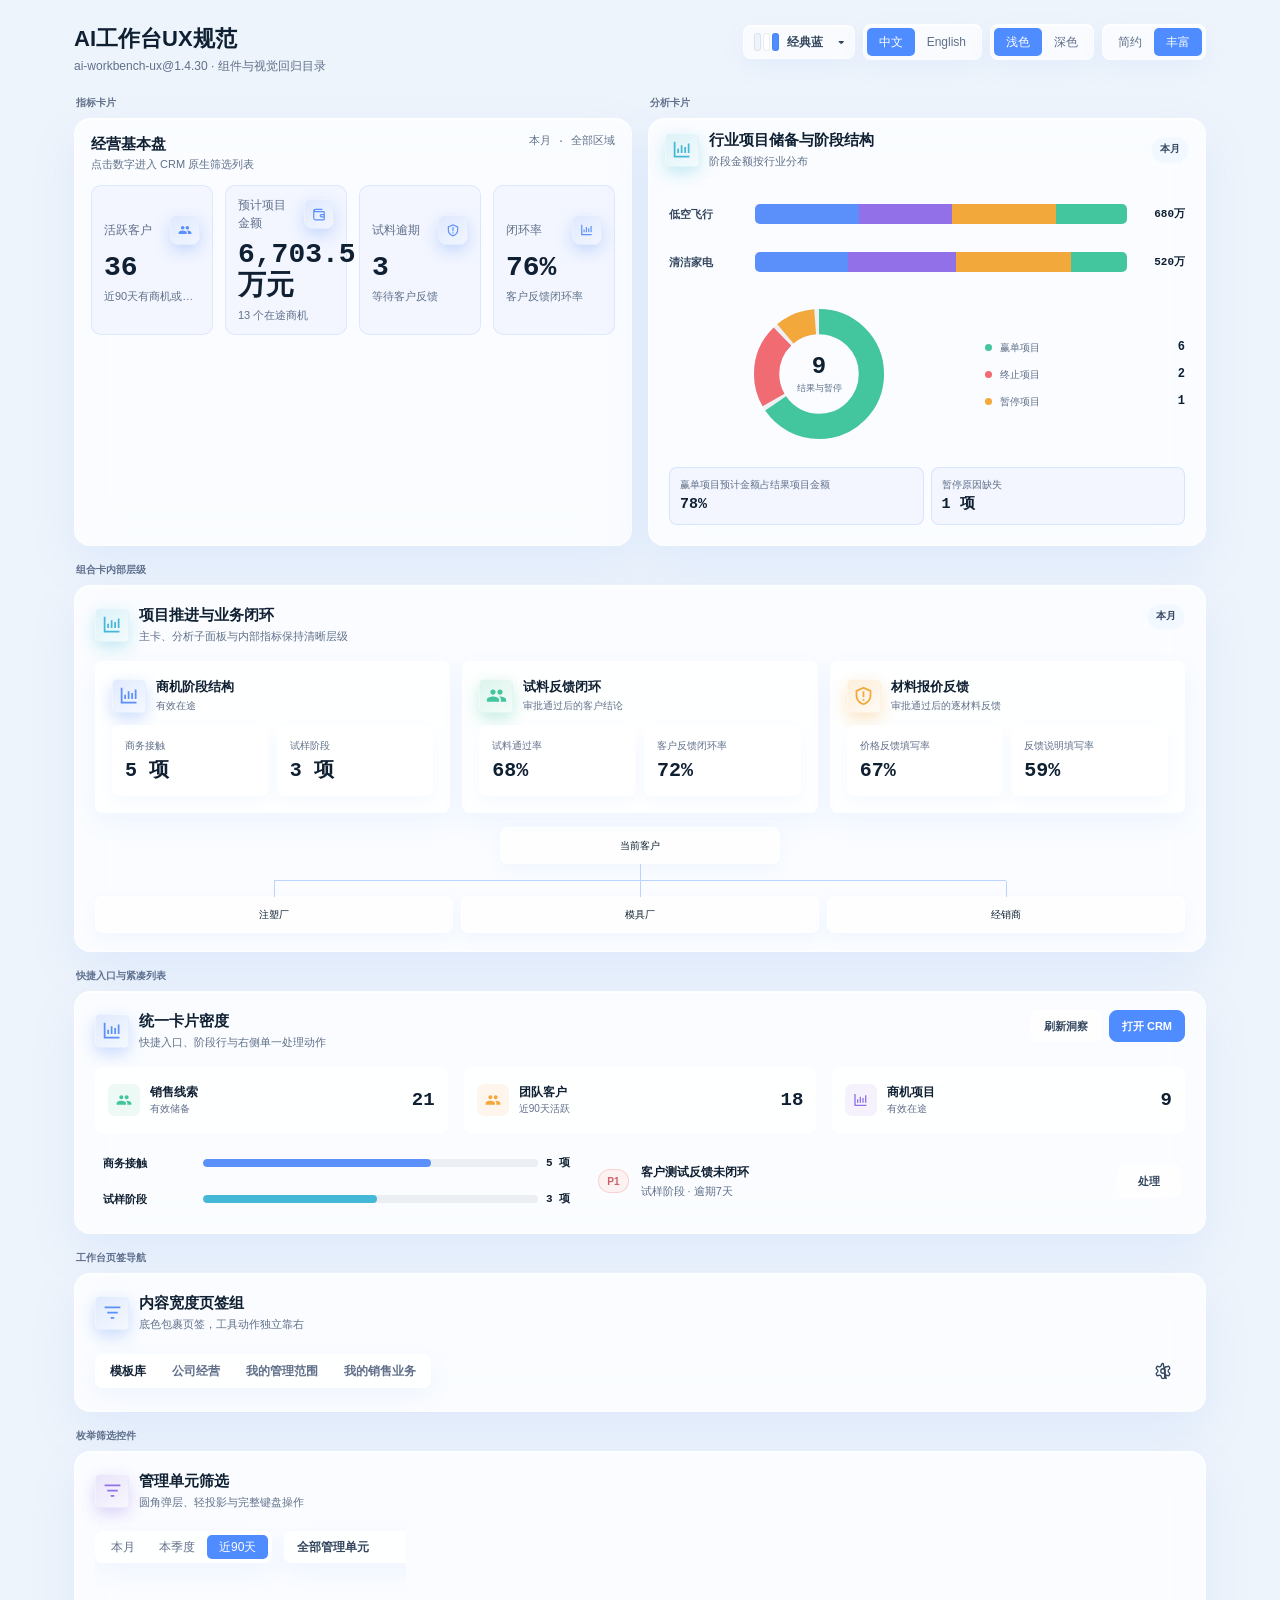
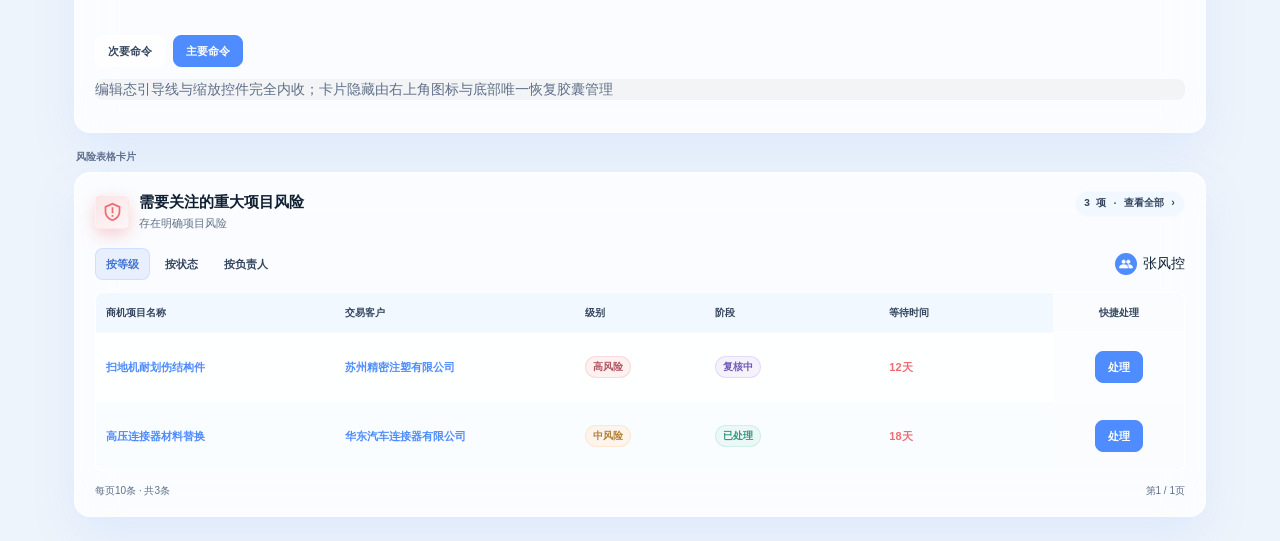
==== commit 6faeba08: "Publish fx-workbench-ux v1.4.30" ====
--- a/assets/workbench-runtime/workbench-card-library/index.html
+++ b/assets/workbench-runtime/workbench-card-library/index.html
@@ -4,6 +4,7 @@
   <meta charset="utf-8">
   <meta name="viewport" content="width=device-width, initial-scale=1">
   <title>AI工作台UX规范</title>
+  <link rel="icon" href="data:,">
   <link rel="stylesheet" href="./components.css">
   <style>
     .catalog { max-width: 1180px; margin: 0 auto; padding: 24px; }
@@ -41,6 +42,7 @@
     .demo-outcome-list i { width: 7px; height: 7px; background: var(--wb-tone); border-radius: 50%; }
     .demo-outcome-list b { color: var(--wb-text); font-family: var(--wb-font-number); font-size: 12px; }
     .control-demo { display: flex; min-height: 96px; flex-wrap: wrap; align-items: flex-start; gap: 12px; padding-top: 4px; }
+    .catalog-filter-row { display: flex; min-width: 0; align-items: center; justify-content: space-between; gap: 12px; margin-bottom: 12px; }
     .control-demo.wb-page-control-group { width: max-content; max-width: 100%; flex-wrap: nowrap; overflow-x: auto; }
     .control-demo .wb-select { width: min(100%, 260px); }
     .catalog-quick-grid { grid-template-columns: repeat(3, minmax(0, 1fr)); }
@@ -57,7 +59,7 @@
     .catalog-relation-demo > .wb-relation-tier:first-child { width: min(100%, 280px); justify-self: center; }
     .catalog-relation-demo .wb-relation-node { padding: 10px; font-size: 10px; text-align: center; }
     @media (max-width: 900px) { .catalog-toolbar { align-items: stretch; flex-direction: column; } .catalog-actions { justify-content: flex-start; } .palette-menu { right: auto; left: 0; } .catalog-grid, .catalog-density-grid { grid-template-columns: 1fr; } .span-2 { grid-column: auto; } }
-    @media (max-width: 760px) { .catalog { padding: 14px 12px 24px; } .catalog-grid, .catalog-quick-grid { grid-template-columns: 1fr; } .span-2 { grid-column: auto; } .catalog-actions { align-items: stretch; flex-wrap: wrap; } .palette-picker { flex: 1 1 100%; } .palette-trigger { width: 100%; } }
+    @media (max-width: 760px) { .catalog { padding: 14px 12px 24px; } .catalog-grid, .catalog-quick-grid { grid-template-columns: 1fr; } .span-2 { grid-column: auto; } .catalog-actions, .catalog-filter-row { align-items: stretch; flex-wrap: wrap; } .palette-picker { flex: 1 1 100%; } .palette-trigger { width: 100%; } }
   </style>
 </head>
 <body>
@@ -71,7 +73,7 @@
 
   <main class="catalog">
     <header class="catalog-toolbar wb-header">
-      <div class="wb-title-group"><h1 data-i18n="pageTitle">AI工作台UX规范</h1><p data-i18n="pageSubtitle">ai-workbench-ux@1.4.28 · 组件与视觉回归目录</p></div>
+      <div class="wb-title-group"><h1 data-i18n="pageTitle">AI工作台UX规范</h1><p data-i18n="pageSubtitle">ai-workbench-ux@1.4.30 · 组件与视觉回归目录</p></div>
       <div class="catalog-actions">
         <div class="palette-picker">
           <button class="palette-trigger" type="button" aria-haspopup="menu" aria-expanded="false" data-palette-trigger data-i18n-aria="paletteControl">
@@ -225,6 +227,11 @@
               </div>
             </div>
           </div>
+          <div class="wb-compact-action-group" style="margin-top:12px;">
+            <button class="wb-compact-action" type="button" data-i18n="secondaryCommand">次要命令</button>
+            <button class="wb-compact-action is-primary" type="button" data-i18n="primaryCommand">主要命令</button>
+          </div>
+          <p class="wb-boundary-note" style="margin-top:12px;" data-i18n="editAffordanceNote">编辑态引导线与缩放控件完全内收；卡片隐藏由右上角图标与底部唯一恢复胶囊管理</p>
         </article>
       </section>
 
@@ -235,12 +242,20 @@
             <div class="wb-title-group"><span class="wb-icon is-red"><svg aria-hidden="true"><use href="#icon-risk"/></svg></span><div><h2 data-i18n="riskTitle">需要关注的重大项目风险</h2><p data-i18n="riskDesc">存在明确项目风险</p></div></div>
             <span class="wb-title-meta" data-i18n="viewAll">3 项 · 查看全部 ›</span>
           </header>
+          <div class="catalog-filter-row">
+            <div class="wb-filter-segmented" role="group" aria-label="风险结果分组" data-i18n-aria="riskGrouping">
+              <button type="button" aria-selected="true" data-i18n="groupByLevel">按等级</button>
+              <button type="button" aria-selected="false" data-i18n="groupByStatus">按状态</button>
+              <button type="button" aria-selected="false" data-i18n="groupByOwner">按负责人</button>
+            </div>
+            <span class="wb-person-label"><span class="wb-avatar"><svg aria-hidden="true"><use href="#icon-users"/></svg></span><span data-i18n="ownerRisk">张风控</span></span>
+          </div>
           <div class="wb-table-wrap">
             <table class="wb-table">
               <thead><tr><th style="width:22%" data-i18n="opportunityName">商机项目名称</th><th style="width:22%" data-i18n="tradingCustomer">交易客户</th><th style="width:12%" data-i18n="level">级别</th><th style="width:16%" data-i18n="stage">阶段</th><th style="width:16%" data-i18n="waitTime">等待时间</th><th class="wb-action-column" style="width:12%" data-i18n="quickAction">快捷处理</th></tr></thead>
               <tbody>
-                <tr><td><button class="wb-entity-link wb-route-target" type="button" data-wb-route="opportunity-insight" data-i18n="project1">扫地机耐划伤结构件</button></td><td><button class="wb-entity-link wb-route-target" type="button" data-wb-route="customer-insight" data-i18n="company1">苏州精密注塑有限公司</button></td><td><span class="wb-stage is-risk">S</span></td><td><span class="wb-stage" data-i18n="sampleStage">试样阶段</span></td><td><b style="color:var(--wb-red)" data-i18n="days12">12天</b></td><td class="wb-action-column"><button class="wb-primary-action" type="button" data-i18n="handle">处理</button></td></tr>
-                <tr><td><button class="wb-entity-link wb-route-target" type="button" data-wb-route="opportunity-insight" data-i18n="project2">高压连接器材料替换</button></td><td><button class="wb-entity-link wb-route-target" type="button" data-wb-route="customer-insight" data-i18n="company2">华东汽车连接器有限公司</button></td><td><span class="wb-stage">A</span></td><td><span class="wb-stage" data-i18n="importStage">导入阶段</span></td><td><b style="color:var(--wb-red)" data-i18n="days18">18天</b></td><td class="wb-action-column"><button class="wb-primary-action" type="button" data-i18n="handle">处理</button></td></tr>
+                <tr><td><button class="wb-entity-link wb-route-target" type="button" data-wb-route="opportunity-insight" data-i18n="project1">扫地机耐划伤结构件</button></td><td><button class="wb-entity-link wb-route-target" type="button" data-wb-route="customer-insight" data-i18n="company1">苏州精密注塑有限公司</button></td><td><span class="wb-status-tag is-red" data-i18n="highRisk">高风险</span></td><td><span class="wb-status-tag is-purple" data-i18n="reviewing">复核中</span></td><td><b style="color:var(--wb-red)" data-i18n="days12">12天</b></td><td class="wb-action-column"><button class="wb-primary-action" type="button" data-i18n="handle">处理</button></td></tr>
+                <tr><td><button class="wb-entity-link wb-route-target" type="button" data-wb-route="opportunity-insight" data-i18n="project2">高压连接器材料替换</button></td><td><button class="wb-entity-link wb-route-target" type="button" data-wb-route="customer-insight" data-i18n="company2">华东汽车连接器有限公司</button></td><td><span class="wb-status-tag is-orange" data-i18n="mediumRisk">中风险</span></td><td><span class="wb-status-tag is-green" data-i18n="handled">已处理</span></td><td><b style="color:var(--wb-red)" data-i18n="days18">18天</b></td><td class="wb-action-column"><button class="wb-primary-action" type="button" data-i18n="handle">处理</button></td></tr>
               </tbody>
             </table>
           </div>
@@ -254,13 +269,13 @@
     (function () {
       var messages = {
         zh: {
-          pageTitle: "AI工作台UX规范", pageSubtitle: "ai-workbench-ux@1.4.28 · 组件与视觉回归目录",
+          pageTitle: "AI工作台UX规范", pageSubtitle: "ai-workbench-ux@1.4.30 · 组件与视觉回归目录",
           paletteControl: "选择色系", paletteMenu: "色系列表", languageControl: "语言切换", appearanceControl: "明暗模式切换", styleControl: "主题风格",
           workspaceTabs: "工作台页签导航", workspaceTabsTitle: "内容宽度页签组", workspaceTabsDesc: "底色包裹页签，工具动作独立靠右", workspaceTabsAria: "工作台切换", templateLibrary: "模板库", companyOperation: "公司经营", managementScope: "我的管理范围", salesBusiness: "我的销售业务", canvasSettings: "画布设置",
           paletteClassic: "经典蓝", paletteSpruce: "云杉绿", paletteCoral: "珊瑚橙", paletteIndigo: "靛青", paletteRose: "石墨红", paletteGraphite: "中性灰",
-          light: "浅色", dark: "深色", minimal: "简约", rich: "丰富", metricCard: "指标卡片", analysisCard: "分析卡片", riskTableCard: "风险表格卡片", selectControl: "枚举筛选控件", densityComponents: "快捷入口与紧凑列表", compositeCard: "组合卡内部层级",
+          light: "浅色", dark: "深色", minimal: "简约", rich: "丰富", metricCard: "指标卡片", analysisCard: "分析卡片", riskTableCard: "风险表格卡片", selectControl: "枚举筛选控件", densityComponents: "快捷入口与紧凑列表", compositeCard: "组合卡内部层级", riskGrouping: "风险结果分组", groupByLevel: "按等级", groupByStatus: "按状态", groupByOwner: "按负责人", ownerRisk: "张风控", ownerLegal: "李法务", highRisk: "高风险", mediumRisk: "中风险", reviewing: "复核中", handled: "已处理",
           compositeTitle: "项目推进与业务闭环", compositeDesc: "主卡、分析子面板与内部指标保持清晰层级", stageStructure: "商机阶段结构", trialClosure: "试料反馈闭环", approvedResults: "审批通过后的客户结论", quoteFeedback: "材料报价反馈", approvedQuotes: "审批通过后的逐材料反馈", trialPassRate: "试料通过率", priceFeedbackRate: "价格反馈填写率", descriptionRate: "反馈说明填写率", relationDemoAria: "三分支客户关系", currentTierAria: "当前客户层级", downstreamTierAria: "三个下游客户层级", currentCustomer: "当前客户", downstreamCustomer: "注塑厂", downstreamMold: "模具厂", downstreamAgent: "经销商",
-          densityTitle: "统一卡片密度", densityDesc: "快捷入口、阶段行与右侧单一处理动作", refreshInsight: "刷新洞察", openCrm: "打开 CRM", salesLeads: "销售线索", validReserve: "有效储备", createSalesLead: "新建销售线索", teamCustomers: "团队客户", active90: "近90天活跃", opportunityProjects: "商机项目", validPipeline: "有效在途", businessContact: "商务接触", trialStage: "试样阶段", fiveItems: "5 项", threeItems: "3 项", feedbackPending: "客户测试反馈未闭环", overdueSeven: "试样阶段 · 逾期7天",
+          densityTitle: "统一卡片密度", densityDesc: "快捷入口、阶段行与右侧单一处理动作", refreshInsight: "刷新洞察", openCrm: "打开 CRM", secondaryCommand: "次要命令", primaryCommand: "主要命令", editAffordanceNote: "编辑态引导线与缩放控件完全内收；卡片隐藏由右上角图标与底部唯一恢复胶囊管理", salesLeads: "销售线索", validReserve: "有效储备", createSalesLead: "新建销售线索", teamCustomers: "团队客户", active90: "近90天活跃", opportunityProjects: "商机项目", validPipeline: "有效在途", businessContact: "商务接触", trialStage: "试样阶段", fiveItems: "5 项", threeItems: "3 项", feedbackPending: "客户测试反馈未闭环", overdueSeven: "试样阶段 · 逾期7天",
           selectTitle: "管理单元筛选", selectDesc: "圆角弹层、轻投影与完整键盘操作", reportingPeriod: "统计周期", quarter: "本季度", last90Days: "近90天", managementUnit: "管理单元", allUnits: "全部管理单元", aviationUnit: "低空飞行事业部", cleaningUnit: "清洁家电事业部", energyUnit: "新能源事业部", pcrUnit: "PCR与共聚酯事业部",
           baseTitle: "经营基本盘", baseDesc: "点击数字进入 CRM 原生筛选列表", periodAll: "本月 · 全部区域",
           activeCustomers: "活跃客户", activeDesc: "近90天有商机或有效互动", expectedAmount: "预计项目金额", expectedAmountValue: "6,703.5万元", pipelineCount: "13 个在途商机", activeOpp: "在途商机", opportunityDesc: "预计金额 6,703.5 万元",
@@ -274,13 +289,13 @@
           pageSize: "每页10条 · 共3条", pageNumber: "第1 / 1页"
         },
         en: {
-          pageTitle: "AI Workbench UX Guidelines", pageSubtitle: "ai-workbench-ux@1.4.28 · Component and visual regression catalog",
+          pageTitle: "AI Workbench UX Guidelines", pageSubtitle: "ai-workbench-ux@1.4.30 · Component and visual regression catalog",
           paletteControl: "Choose color palette", paletteMenu: "Color palettes", languageControl: "Language", appearanceControl: "Appearance", styleControl: "Theme style",
           workspaceTabs: "Workbench Tab Navigation", workspaceTabsTitle: "Content-width Tab Group", workspaceTabsDesc: "The Surface wraps the tabs while tools remain independently aligned", workspaceTabsAria: "Switch workbench", templateLibrary: "Template Library", companyOperation: "Company Operations", managementScope: "My Management Scope", salesBusiness: "My Sales Business", canvasSettings: "Canvas settings",
           paletteClassic: "Classic Blue", paletteSpruce: "Spruce Green", paletteCoral: "Coral Orange", paletteIndigo: "Indigo", paletteRose: "Graphite Red", paletteGraphite: "Neutral Gray",
-          light: "Light", dark: "Dark", minimal: "Minimal", rich: "Rich", metricCard: "Metric Card", analysisCard: "Analysis Card", riskTableCard: "Risk Table Card", selectControl: "Enumeration Filter", densityComponents: "Quick Entries and Compact Lists", compositeCard: "Composite Card Hierarchy",
+          light: "Light", dark: "Dark", minimal: "Minimal", rich: "Rich", metricCard: "Metric Card", analysisCard: "Analysis Card", riskTableCard: "Risk Table Card", selectControl: "Enumeration Filter", densityComponents: "Quick Entries and Compact Lists", compositeCard: "Composite Card Hierarchy", riskGrouping: "Risk result grouping", groupByLevel: "By level", groupByStatus: "By status", groupByOwner: "By owner", ownerRisk: "Zhang · Risk", ownerLegal: "Li · Legal", highRisk: "High risk", mediumRisk: "Medium risk", reviewing: "In review", handled: "Handled",
           compositeTitle: "Project Progress and Business Closure", compositeDesc: "Keep the parent card, analysis subpanels, and inner metrics visually distinct", stageStructure: "Opportunity Stage Mix", trialClosure: "Trial Feedback Closure", approvedResults: "Customer results after approval", quoteFeedback: "Material Quote Feedback", approvedQuotes: "Per-material feedback after approval", trialPassRate: "Trial pass rate", priceFeedbackRate: "Price feedback completion", descriptionRate: "Feedback note completion", relationDemoAria: "Three-branch customer relationship", currentTierAria: "Current customer tier", downstreamTierAria: "Three downstream customer tier", currentCustomer: "Current customer", downstreamCustomer: "Injection molding plant", downstreamMold: "Mold factory", downstreamAgent: "Distributor",
-          densityTitle: "Unified Card Density", densityDesc: "Quick entries, stage rows, and one trailing action", refreshInsight: "Refresh insight", openCrm: "Open CRM", salesLeads: "Sales leads", validReserve: "Valid reserve", createSalesLead: "Create sales lead", teamCustomers: "Team customers", active90: "Active in 90 days", opportunityProjects: "Opportunities", validPipeline: "Active pipeline", businessContact: "Business contact", trialStage: "Trial stage", fiveItems: "5 items", threeItems: "3 items", feedbackPending: "Customer test feedback pending", overdueSeven: "Trial stage · 7 days overdue",
+          densityTitle: "Unified Card Density", densityDesc: "Quick entries, stage rows, and one trailing action", refreshInsight: "Refresh insight", openCrm: "Open CRM", secondaryCommand: "Secondary command", primaryCommand: "Primary command", editAffordanceNote: "Edit guides and resize affordances stay inside card bounds; a top-right icon and one bottom restore capsule manage hidden cards", salesLeads: "Sales leads", validReserve: "Valid reserve", createSalesLead: "Create sales lead", teamCustomers: "Team customers", active90: "Active in 90 days", opportunityProjects: "Opportunities", validPipeline: "Active pipeline", businessContact: "Business contact", trialStage: "Trial stage", fiveItems: "5 items", threeItems: "3 items", feedbackPending: "Customer test feedback pending", overdueSeven: "Trial stage · 7 days overdue",
           selectTitle: "Management Unit Filter", selectDesc: "Rounded popover, soft shadow, and complete keyboard operation", reportingPeriod: "Reporting period", quarter: "This quarter", last90Days: "Last 90 days", managementUnit: "Management unit", allUnits: "All management units", aviationUnit: "Low-altitude aviation BU", cleaningUnit: "Cleaning appliances BU", energyUnit: "New energy BU", pcrUnit: "PCR and copolyester BU",
           baseTitle: "Operating Baseline", baseDesc: "Select a number to open the native CRM filtered list", periodAll: "This month · All regions",
           activeCustomers: "Active customers", activeDesc: "Opportunity or valid interaction in the last 90 days", expectedAmount: "Expected project amount", expectedAmountValue: "CNY 67.035m", pipelineCount: "13 open opportunities", activeOpp: "Open opportunities", opportunityDesc: "Est. amount CNY 67.035m",
--- a/assets/workbench-runtime/workbench-card-library/components.css
+++ b/assets/workbench-runtime/workbench-card-library/components.css
@@ -1,5 +1,5 @@
 @import url("./tokens.css");
-/* ai-workbench-ux@1.4.28: portable canvases embed this file after tokens.css and remove only the import above. */
+/* ai-workbench-ux@1.4.30: portable canvases embed this file after tokens.css and remove only the import above. */
 
 *, *::before, *::after { box-sizing: border-box; }
 body { margin: 0; color: var(--wb-text); background: var(--wb-bg); font-family: var(--wb-font); font-size: 14px; line-height: 1.5; }
@@ -40,7 +40,7 @@
 }
 .wb-card.wb-flush-card { padding: 0; }
 .wb-flush-card > .wb-flush-head { display: flex; min-height: var(--wb-module-head-min-height); align-items: center; margin: 0; padding: var(--wb-module-head-padding); border-bottom: 1px solid var(--wb-border-soft); }
-.wb-flush-card > .wb-flush-body { padding: 14px 16px 16px; }
+.wb-flush-card > .wb-flush-body { padding: var(--wb-flush-body-padding); }
 .wb-subpanel { min-width: 0; padding: 16px; background: var(--wb-subpanel-surface); border: 1px solid var(--wb-border-soft); border-radius: var(--wb-radius-sm); box-shadow: var(--wb-subpanel-shadow); backdrop-filter: none; -webkit-backdrop-filter: none; }
 .wb-inner-tile { min-width: 0; padding: 12px; background: var(--wb-inner-tile-surface); border: 1px solid var(--wb-border-soft); border-radius: var(--wb-radius-sm); box-shadow: var(--wb-inner-tile-shadow); backdrop-filter: none; -webkit-backdrop-filter: none; }
 .wb-card-head { display: flex; align-items: flex-start; justify-content: space-between; gap: 14px; margin-bottom: 16px; }
@@ -110,11 +110,61 @@
 .is-orange { --wb-tone: var(--wb-orange); }
 .is-red { --wb-tone: var(--wb-red); }
 .is-purple { --wb-tone: var(--wb-purple); }
+.is-gray { --wb-tone: var(--wb-text-muted); }
 
 .wb-segmented { display: inline-flex; min-height: var(--wb-control-height); padding: 3px; background: var(--wb-control-surface); border: 1px solid var(--wb-border); border-radius: var(--wb-radius-sm); box-shadow: var(--wb-shadow-control); backdrop-filter: blur(18px) saturate(var(--wb-glass-saturation)); -webkit-backdrop-filter: blur(18px) saturate(var(--wb-glass-saturation)); }
 .wb-segmented button { min-height: 28px; padding: 0 12px; color: var(--wb-text-muted); background: transparent; border: 0; border-radius: 5px; font-size: 12px; transition: color var(--wb-motion), background-color var(--wb-motion); }
 .wb-segmented button:hover { color: var(--wb-text); background: var(--wb-surface-hover); }
 .wb-segmented button[aria-selected="true"] { color: #fff; background: var(--wb-accent); }
+.wb-segmented button[aria-selected="true"]:hover { color: #fff; background: var(--wb-accent); }
+.wb-filter-segmented {
+  display: inline-flex;
+  width: max-content;
+  min-width: 0;
+  min-height: var(--wb-filter-segmented-height);
+  align-items: center;
+  gap: var(--wb-filter-segmented-gap);
+  padding: 0;
+  overflow-x: auto;
+  background: transparent;
+  border: 0;
+  border-radius: 0;
+  box-shadow: none;
+  scrollbar-width: none;
+  backdrop-filter: none;
+  -webkit-backdrop-filter: none;
+}
+.wb-filter-segmented::-webkit-scrollbar { display: none; }
+.wb-filter-segmented button {
+  min-width: max-content;
+  min-height: var(--wb-filter-segmented-height);
+  padding: 0 10px;
+  color: var(--wb-text-secondary);
+  background: transparent;
+  border: 1px solid transparent;
+  border-radius: var(--wb-radius-sm);
+  font-size: 11px;
+  font-weight: 650;
+  line-height: 1;
+  white-space: nowrap;
+  transition: color var(--wb-motion), background-color var(--wb-motion), border-color var(--wb-motion);
+}
+.wb-filter-segmented button:hover {
+  color: var(--wb-text);
+  background: color-mix(in srgb, var(--wb-accent) var(--wb-filter-option-surface-strength), var(--wb-surface-strong));
+  border-color: color-mix(in srgb, var(--wb-accent) 14%, transparent);
+}
+.wb-filter-segmented button[aria-selected="true"] {
+  color: color-mix(in srgb, var(--wb-accent) 78%, var(--wb-text));
+  background: color-mix(in srgb, var(--wb-accent) var(--wb-filter-option-selected-surface-strength), var(--wb-surface-strong));
+  border-color: color-mix(in srgb, var(--wb-accent) var(--wb-filter-option-border-strength), var(--wb-border));
+  font-weight: 750;
+}
+.wb-filter-segmented button[aria-selected="true"]:hover {
+  color: color-mix(in srgb, var(--wb-accent) 78%, var(--wb-text));
+  background: color-mix(in srgb, var(--wb-accent) calc(var(--wb-filter-option-selected-surface-strength) + 3%), var(--wb-surface-hover));
+  border-color: color-mix(in srgb, var(--wb-accent) calc(var(--wb-filter-option-border-strength) + 6%), var(--wb-border));
+}
 .wb-page-period,
 .wb-select.wb-page-filter { box-sizing: border-box; height: var(--wb-page-header-control-height, 32px); min-height: var(--wb-page-header-control-height, 32px); flex: 0 0 auto; }
 .wb-page-period > button { box-sizing: border-box; height: calc(var(--wb-page-header-control-height, 32px) - 8px); min-height: 0; white-space: nowrap; }
@@ -259,12 +309,80 @@
 .wb-table th.wb-action-column { z-index: 3; background: var(--wb-action-column-head-surface); }
 .wb-primary-action { height: var(--wb-primary-action-height); min-height: var(--wb-primary-action-height); padding: 0 12px; color: #fff; background: var(--wb-accent); border: 1px solid var(--wb-accent); border-radius: var(--wb-radius-sm); font-size: 11px; font-weight: 700; }
 .wb-primary-action:hover { background: color-mix(in srgb, var(--wb-accent) 88%, #000); border-color: color-mix(in srgb, var(--wb-accent) 88%, #000); }
-.wb-compact-action { box-sizing: border-box; height: var(--wb-compact-action-height); min-height: var(--wb-compact-action-height); }
+.wb-compact-action {
+  display: inline-flex;
+  box-sizing: border-box;
+  height: var(--wb-compact-action-height);
+  min-height: var(--wb-compact-action-height);
+  align-items: center;
+  justify-content: center;
+  gap: 6px;
+  padding: 0 12px;
+  color: var(--wb-text-secondary);
+  background: var(--wb-control-surface);
+  border: 1px solid var(--wb-border);
+  border-radius: var(--wb-radius-sm);
+  font-size: 11px;
+  font-weight: 700;
+  line-height: 1;
+  white-space: nowrap;
+  transition: color var(--wb-motion), background-color var(--wb-motion), border-color var(--wb-motion), box-shadow var(--wb-motion);
+}
+.wb-compact-action:hover { color: var(--wb-text); background: var(--wb-surface-hover); border-color: color-mix(in srgb, var(--wb-accent) 32%, var(--wb-border)); }
+.wb-compact-action:is(.is-primary, .wb-primary-action) { color: #fff; background: var(--wb-accent); border-color: var(--wb-accent); }
+.wb-compact-action:is(.is-primary, .wb-primary-action):hover { color: #fff; background: color-mix(in srgb, var(--wb-accent) 86%, #000); border-color: color-mix(in srgb, var(--wb-accent) 86%, #000); }
+.wb-compact-action:disabled { cursor: not-allowed; opacity: .52; }
 .wb-compact-action-group { display: flex; flex: 0 0 auto; flex-wrap: nowrap; align-items: center; gap: var(--wb-gap-xs); }
 .wb-boundary-note { color: var(--wb-text-muted); background: var(--wb-note-surface); border: 0; border-radius: var(--wb-radius-sm); }
 .wb-semantic-icon { fill: currentColor; }
 .wb-stage { display: inline-flex; min-height: 24px; align-items: center; padding: 0 8px; color: var(--wb-text-secondary); background: var(--wb-surface); border: 1px solid var(--wb-border); border-radius: 999px; font-size: 10px; font-weight: 700; white-space: nowrap; }
 .wb-stage.is-risk { color: color-mix(in srgb, var(--wb-red) 84%, var(--wb-text)); background: color-mix(in srgb, var(--wb-red) 9%, var(--wb-surface)); border-color: color-mix(in srgb, var(--wb-red) 24%, transparent); }
+.wb-status-tag.wb-status-tag {
+  display: inline-flex;
+  width: max-content;
+  min-width: 0;
+  min-height: var(--wb-status-tag-height);
+  align-items: center;
+  justify-content: center;
+  padding: var(--wb-status-tag-padding);
+  color: color-mix(in srgb, var(--wb-tone) 72%, var(--wb-text));
+  background: color-mix(in srgb, var(--wb-tone) 9%, var(--wb-surface-strong));
+  border: 1px solid color-mix(in srgb, var(--wb-tone) 24%, var(--wb-border));
+  border-radius: 999px;
+  font-size: 10px;
+  font-weight: 700;
+  line-height: 1;
+  text-align: center;
+  white-space: nowrap;
+}
+.wb-person-label.wb-person-label { display: inline-flex; width: max-content; min-width: 0; align-items: center; gap: 6px; color: var(--wb-text); line-height: 1.25; }
+.wb-avatar.wb-avatar {
+  display: inline-grid;
+  width: var(--wb-avatar-size);
+  height: var(--wb-avatar-size);
+  flex: 0 0 var(--wb-avatar-size);
+  place-items: center;
+  padding: 0;
+  color: var(--wb-avatar-foreground);
+  background: var(--wb-accent);
+  border: 0;
+  border-radius: 50%;
+  line-height: 0;
+}
+.wb-avatar.wb-avatar svg {
+  display: block;
+  width: var(--wb-avatar-icon-size);
+  height: var(--wb-avatar-icon-size);
+  color: inherit;
+  fill: currentColor;
+  stroke: currentColor;
+}
+.wb-avatar.wb-avatar :is(path, use, circle, rect, line, polyline, polygon) { color: inherit; fill: currentColor; }
+.wb-table .wb-status-tag.wb-status-tag { display: inline-flex; color: color-mix(in srgb, var(--wb-tone) 72%, var(--wb-text)); }
+.wb-table .wb-person-label.wb-person-label { display: inline-flex; color: var(--wb-text); }
+.wb-table .wb-avatar.wb-avatar { display: inline-grid; color: var(--wb-avatar-foreground); }
+.wb-table .wb-avatar.wb-avatar svg,
+.wb-table .wb-avatar.wb-avatar :is(path, use, circle, rect, line, polyline, polygon) { color: inherit; fill: currentColor; }
 .wb-table-foot { display: flex; justify-content: space-between; gap: 12px; margin-top: 12px; color: var(--wb-text-muted); font-size: 10px; }
 
 .wb-empty { display: grid; min-height: 220px; align-content: center; justify-items: center; padding: 24px; color: var(--wb-text-muted); text-align: center; }
@@ -294,6 +412,7 @@
 @media (max-width: 900px) { .wb-metric-grid { grid-template-columns: repeat(2, minmax(0, 1fr)); } .wb-card-composition { grid-template-columns: minmax(0, 1fr); } .wb-card-composition > [data-wb-span="all"] { grid-column: auto; } .wb-analysis-group { grid-template-columns: 1fr; } }
 @media (max-width: 640px) {
   .wb-card { padding: 16px; }
+  .wb-flush-card > .wb-flush-body { padding: 16px; }
   .wb-card-head { align-items: stretch; flex-direction: column; }
   .wb-title-meta { align-self: flex-start; }
   .wb-metric-grid { grid-template-columns: 1fr; }
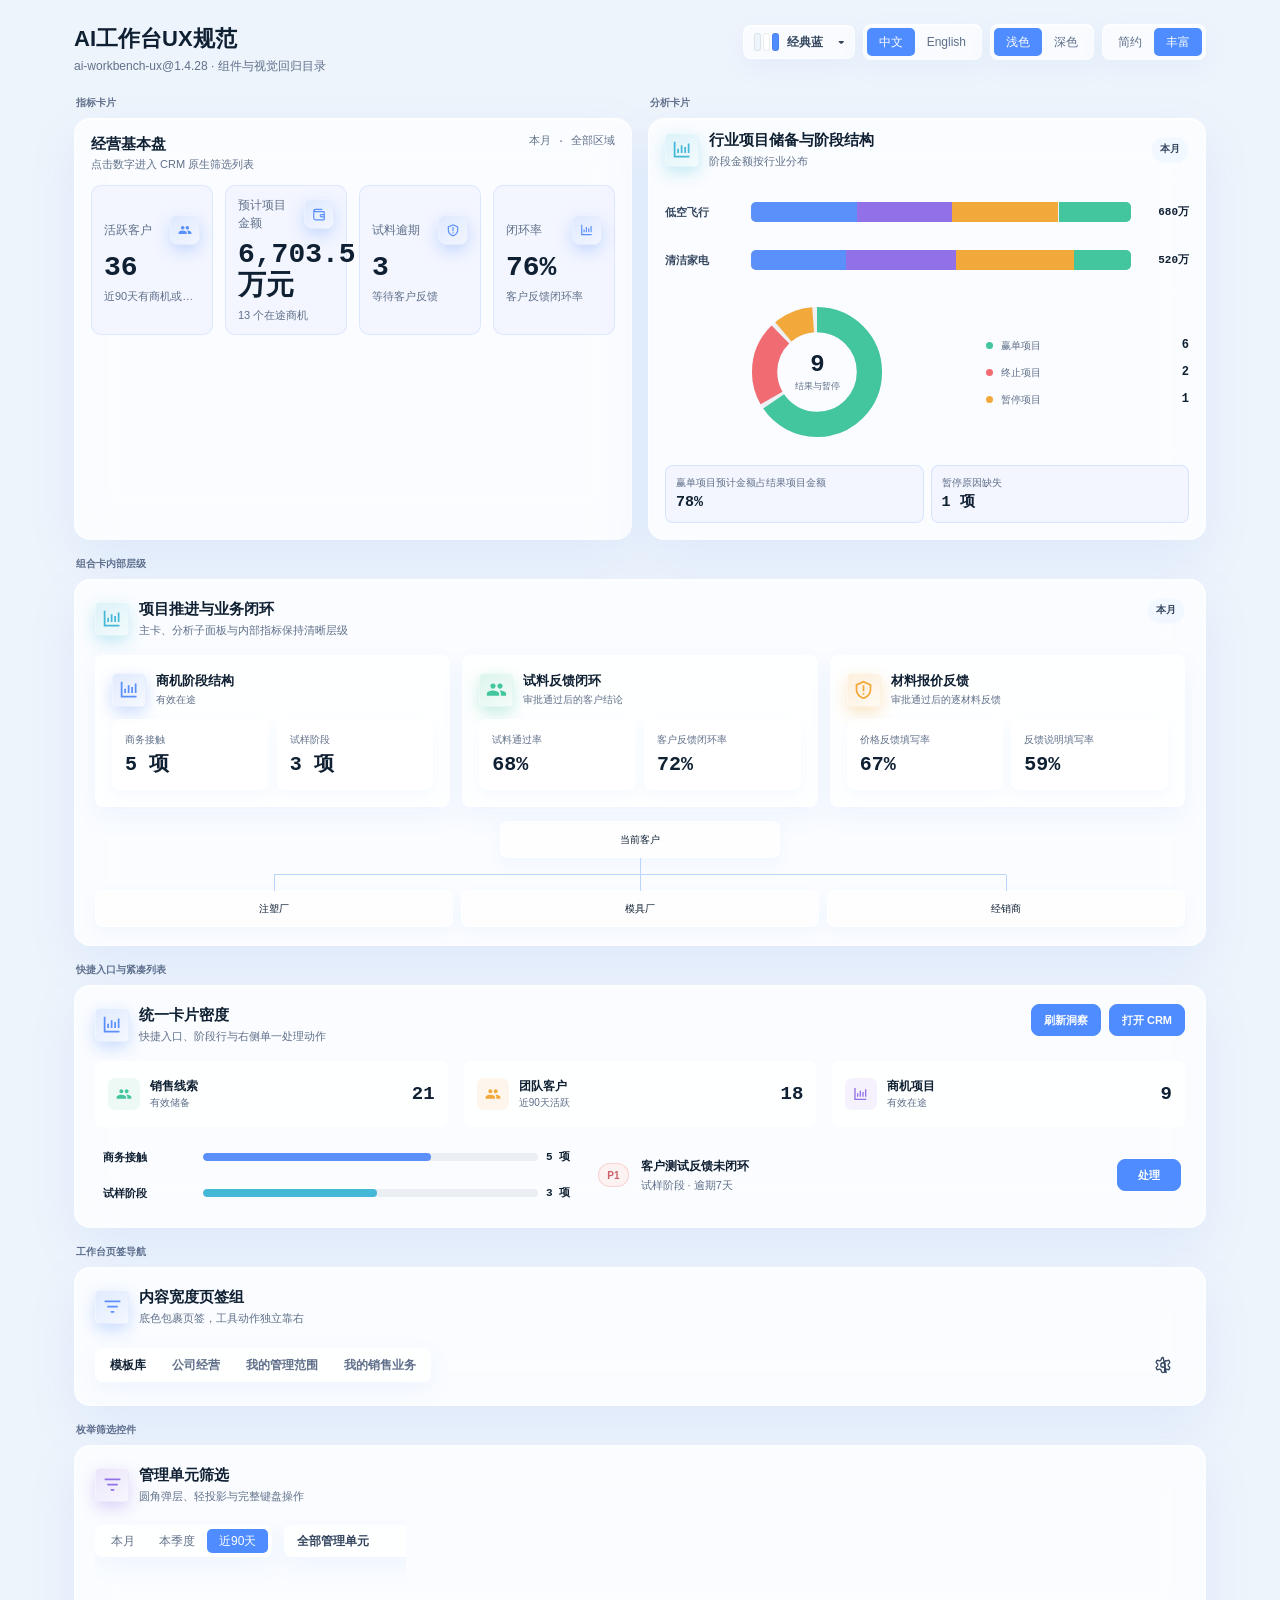
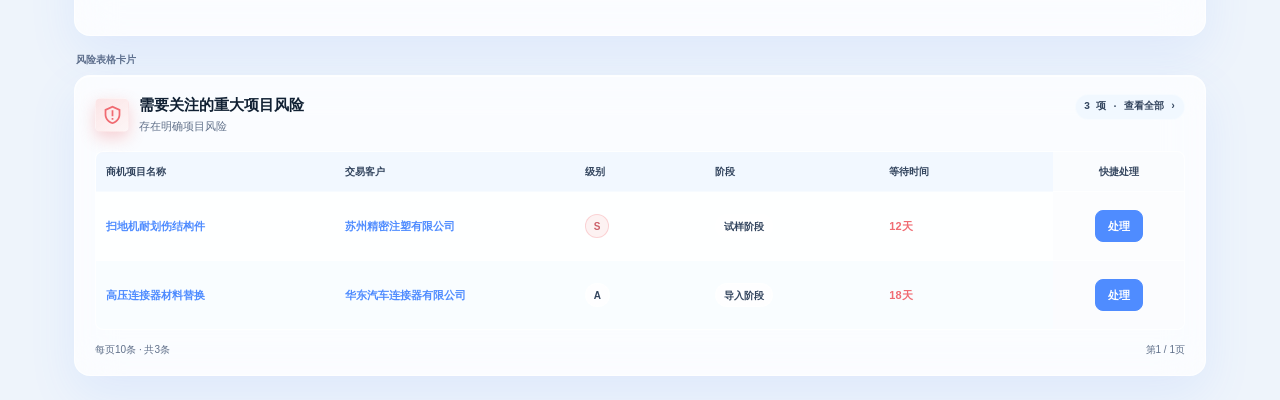
==== commit 61b58d5b: "Revert "Publish fx-workbench-ux v1.4.30" This reverts commit 6faeba08d512a143afc58e23b640920e4295f1f" ====
--- a/assets/workbench-runtime/workbench-card-library/index.html
+++ b/assets/workbench-runtime/workbench-card-library/index.html
@@ -4,7 +4,6 @@
   <meta charset="utf-8">
   <meta name="viewport" content="width=device-width, initial-scale=1">
   <title>AI工作台UX规范</title>
-  <link rel="icon" href="data:,">
   <link rel="stylesheet" href="./components.css">
   <style>
     .catalog { max-width: 1180px; margin: 0 auto; padding: 24px; }
@@ -42,7 +41,6 @@
     .demo-outcome-list i { width: 7px; height: 7px; background: var(--wb-tone); border-radius: 50%; }
     .demo-outcome-list b { color: var(--wb-text); font-family: var(--wb-font-number); font-size: 12px; }
     .control-demo { display: flex; min-height: 96px; flex-wrap: wrap; align-items: flex-start; gap: 12px; padding-top: 4px; }
-    .catalog-filter-row { display: flex; min-width: 0; align-items: center; justify-content: space-between; gap: 12px; margin-bottom: 12px; }
     .control-demo.wb-page-control-group { width: max-content; max-width: 100%; flex-wrap: nowrap; overflow-x: auto; }
     .control-demo .wb-select { width: min(100%, 260px); }
     .catalog-quick-grid { grid-template-columns: repeat(3, minmax(0, 1fr)); }
@@ -59,7 +57,7 @@
     .catalog-relation-demo > .wb-relation-tier:first-child { width: min(100%, 280px); justify-self: center; }
     .catalog-relation-demo .wb-relation-node { padding: 10px; font-size: 10px; text-align: center; }
     @media (max-width: 900px) { .catalog-toolbar { align-items: stretch; flex-direction: column; } .catalog-actions { justify-content: flex-start; } .palette-menu { right: auto; left: 0; } .catalog-grid, .catalog-density-grid { grid-template-columns: 1fr; } .span-2 { grid-column: auto; } }
-    @media (max-width: 760px) { .catalog { padding: 14px 12px 24px; } .catalog-grid, .catalog-quick-grid { grid-template-columns: 1fr; } .span-2 { grid-column: auto; } .catalog-actions, .catalog-filter-row { align-items: stretch; flex-wrap: wrap; } .palette-picker { flex: 1 1 100%; } .palette-trigger { width: 100%; } }
+    @media (max-width: 760px) { .catalog { padding: 14px 12px 24px; } .catalog-grid, .catalog-quick-grid { grid-template-columns: 1fr; } .span-2 { grid-column: auto; } .catalog-actions { align-items: stretch; flex-wrap: wrap; } .palette-picker { flex: 1 1 100%; } .palette-trigger { width: 100%; } }
   </style>
 </head>
 <body>
@@ -73,7 +71,7 @@
 
   <main class="catalog">
     <header class="catalog-toolbar wb-header">
-      <div class="wb-title-group"><h1 data-i18n="pageTitle">AI工作台UX规范</h1><p data-i18n="pageSubtitle">ai-workbench-ux@1.4.30 · 组件与视觉回归目录</p></div>
+      <div class="wb-title-group"><h1 data-i18n="pageTitle">AI工作台UX规范</h1><p data-i18n="pageSubtitle">ai-workbench-ux@1.4.28 · 组件与视觉回归目录</p></div>
       <div class="catalog-actions">
         <div class="palette-picker">
           <button class="palette-trigger" type="button" aria-haspopup="menu" aria-expanded="false" data-palette-trigger data-i18n-aria="paletteControl">
@@ -227,11 +225,6 @@
               </div>
             </div>
           </div>
-          <div class="wb-compact-action-group" style="margin-top:12px;">
-            <button class="wb-compact-action" type="button" data-i18n="secondaryCommand">次要命令</button>
-            <button class="wb-compact-action is-primary" type="button" data-i18n="primaryCommand">主要命令</button>
-          </div>
-          <p class="wb-boundary-note" style="margin-top:12px;" data-i18n="editAffordanceNote">编辑态引导线与缩放控件完全内收；卡片隐藏由右上角图标与底部唯一恢复胶囊管理</p>
         </article>
       </section>
 
@@ -242,20 +235,12 @@
             <div class="wb-title-group"><span class="wb-icon is-red"><svg aria-hidden="true"><use href="#icon-risk"/></svg></span><div><h2 data-i18n="riskTitle">需要关注的重大项目风险</h2><p data-i18n="riskDesc">存在明确项目风险</p></div></div>
             <span class="wb-title-meta" data-i18n="viewAll">3 项 · 查看全部 ›</span>
           </header>
-          <div class="catalog-filter-row">
-            <div class="wb-filter-segmented" role="group" aria-label="风险结果分组" data-i18n-aria="riskGrouping">
-              <button type="button" aria-selected="true" data-i18n="groupByLevel">按等级</button>
-              <button type="button" aria-selected="false" data-i18n="groupByStatus">按状态</button>
-              <button type="button" aria-selected="false" data-i18n="groupByOwner">按负责人</button>
-            </div>
-            <span class="wb-person-label"><span class="wb-avatar"><svg aria-hidden="true"><use href="#icon-users"/></svg></span><span data-i18n="ownerRisk">张风控</span></span>
-          </div>
           <div class="wb-table-wrap">
             <table class="wb-table">
               <thead><tr><th style="width:22%" data-i18n="opportunityName">商机项目名称</th><th style="width:22%" data-i18n="tradingCustomer">交易客户</th><th style="width:12%" data-i18n="level">级别</th><th style="width:16%" data-i18n="stage">阶段</th><th style="width:16%" data-i18n="waitTime">等待时间</th><th class="wb-action-column" style="width:12%" data-i18n="quickAction">快捷处理</th></tr></thead>
               <tbody>
-                <tr><td><button class="wb-entity-link wb-route-target" type="button" data-wb-route="opportunity-insight" data-i18n="project1">扫地机耐划伤结构件</button></td><td><button class="wb-entity-link wb-route-target" type="button" data-wb-route="customer-insight" data-i18n="company1">苏州精密注塑有限公司</button></td><td><span class="wb-status-tag is-red" data-i18n="highRisk">高风险</span></td><td><span class="wb-status-tag is-purple" data-i18n="reviewing">复核中</span></td><td><b style="color:var(--wb-red)" data-i18n="days12">12天</b></td><td class="wb-action-column"><button class="wb-primary-action" type="button" data-i18n="handle">处理</button></td></tr>
-                <tr><td><button class="wb-entity-link wb-route-target" type="button" data-wb-route="opportunity-insight" data-i18n="project2">高压连接器材料替换</button></td><td><button class="wb-entity-link wb-route-target" type="button" data-wb-route="customer-insight" data-i18n="company2">华东汽车连接器有限公司</button></td><td><span class="wb-status-tag is-orange" data-i18n="mediumRisk">中风险</span></td><td><span class="wb-status-tag is-green" data-i18n="handled">已处理</span></td><td><b style="color:var(--wb-red)" data-i18n="days18">18天</b></td><td class="wb-action-column"><button class="wb-primary-action" type="button" data-i18n="handle">处理</button></td></tr>
+                <tr><td><button class="wb-entity-link wb-route-target" type="button" data-wb-route="opportunity-insight" data-i18n="project1">扫地机耐划伤结构件</button></td><td><button class="wb-entity-link wb-route-target" type="button" data-wb-route="customer-insight" data-i18n="company1">苏州精密注塑有限公司</button></td><td><span class="wb-stage is-risk">S</span></td><td><span class="wb-stage" data-i18n="sampleStage">试样阶段</span></td><td><b style="color:var(--wb-red)" data-i18n="days12">12天</b></td><td class="wb-action-column"><button class="wb-primary-action" type="button" data-i18n="handle">处理</button></td></tr>
+                <tr><td><button class="wb-entity-link wb-route-target" type="button" data-wb-route="opportunity-insight" data-i18n="project2">高压连接器材料替换</button></td><td><button class="wb-entity-link wb-route-target" type="button" data-wb-route="customer-insight" data-i18n="company2">华东汽车连接器有限公司</button></td><td><span class="wb-stage">A</span></td><td><span class="wb-stage" data-i18n="importStage">导入阶段</span></td><td><b style="color:var(--wb-red)" data-i18n="days18">18天</b></td><td class="wb-action-column"><button class="wb-primary-action" type="button" data-i18n="handle">处理</button></td></tr>
               </tbody>
             </table>
           </div>
@@ -269,13 +254,13 @@
     (function () {
       var messages = {
         zh: {
-          pageTitle: "AI工作台UX规范", pageSubtitle: "ai-workbench-ux@1.4.30 · 组件与视觉回归目录",
+          pageTitle: "AI工作台UX规范", pageSubtitle: "ai-workbench-ux@1.4.28 · 组件与视觉回归目录",
           paletteControl: "选择色系", paletteMenu: "色系列表", languageControl: "语言切换", appearanceControl: "明暗模式切换", styleControl: "主题风格",
           workspaceTabs: "工作台页签导航", workspaceTabsTitle: "内容宽度页签组", workspaceTabsDesc: "底色包裹页签，工具动作独立靠右", workspaceTabsAria: "工作台切换", templateLibrary: "模板库", companyOperation: "公司经营", managementScope: "我的管理范围", salesBusiness: "我的销售业务", canvasSettings: "画布设置",
           paletteClassic: "经典蓝", paletteSpruce: "云杉绿", paletteCoral: "珊瑚橙", paletteIndigo: "靛青", paletteRose: "石墨红", paletteGraphite: "中性灰",
-          light: "浅色", dark: "深色", minimal: "简约", rich: "丰富", metricCard: "指标卡片", analysisCard: "分析卡片", riskTableCard: "风险表格卡片", selectControl: "枚举筛选控件", densityComponents: "快捷入口与紧凑列表", compositeCard: "组合卡内部层级", riskGrouping: "风险结果分组", groupByLevel: "按等级", groupByStatus: "按状态", groupByOwner: "按负责人", ownerRisk: "张风控", ownerLegal: "李法务", highRisk: "高风险", mediumRisk: "中风险", reviewing: "复核中", handled: "已处理",
+          light: "浅色", dark: "深色", minimal: "简约", rich: "丰富", metricCard: "指标卡片", analysisCard: "分析卡片", riskTableCard: "风险表格卡片", selectControl: "枚举筛选控件", densityComponents: "快捷入口与紧凑列表", compositeCard: "组合卡内部层级",
           compositeTitle: "项目推进与业务闭环", compositeDesc: "主卡、分析子面板与内部指标保持清晰层级", stageStructure: "商机阶段结构", trialClosure: "试料反馈闭环", approvedResults: "审批通过后的客户结论", quoteFeedback: "材料报价反馈", approvedQuotes: "审批通过后的逐材料反馈", trialPassRate: "试料通过率", priceFeedbackRate: "价格反馈填写率", descriptionRate: "反馈说明填写率", relationDemoAria: "三分支客户关系", currentTierAria: "当前客户层级", downstreamTierAria: "三个下游客户层级", currentCustomer: "当前客户", downstreamCustomer: "注塑厂", downstreamMold: "模具厂", downstreamAgent: "经销商",
-          densityTitle: "统一卡片密度", densityDesc: "快捷入口、阶段行与右侧单一处理动作", refreshInsight: "刷新洞察", openCrm: "打开 CRM", secondaryCommand: "次要命令", primaryCommand: "主要命令", editAffordanceNote: "编辑态引导线与缩放控件完全内收；卡片隐藏由右上角图标与底部唯一恢复胶囊管理", salesLeads: "销售线索", validReserve: "有效储备", createSalesLead: "新建销售线索", teamCustomers: "团队客户", active90: "近90天活跃", opportunityProjects: "商机项目", validPipeline: "有效在途", businessContact: "商务接触", trialStage: "试样阶段", fiveItems: "5 项", threeItems: "3 项", feedbackPending: "客户测试反馈未闭环", overdueSeven: "试样阶段 · 逾期7天",
+          densityTitle: "统一卡片密度", densityDesc: "快捷入口、阶段行与右侧单一处理动作", refreshInsight: "刷新洞察", openCrm: "打开 CRM", salesLeads: "销售线索", validReserve: "有效储备", createSalesLead: "新建销售线索", teamCustomers: "团队客户", active90: "近90天活跃", opportunityProjects: "商机项目", validPipeline: "有效在途", businessContact: "商务接触", trialStage: "试样阶段", fiveItems: "5 项", threeItems: "3 项", feedbackPending: "客户测试反馈未闭环", overdueSeven: "试样阶段 · 逾期7天",
           selectTitle: "管理单元筛选", selectDesc: "圆角弹层、轻投影与完整键盘操作", reportingPeriod: "统计周期", quarter: "本季度", last90Days: "近90天", managementUnit: "管理单元", allUnits: "全部管理单元", aviationUnit: "低空飞行事业部", cleaningUnit: "清洁家电事业部", energyUnit: "新能源事业部", pcrUnit: "PCR与共聚酯事业部",
           baseTitle: "经营基本盘", baseDesc: "点击数字进入 CRM 原生筛选列表", periodAll: "本月 · 全部区域",
           activeCustomers: "活跃客户", activeDesc: "近90天有商机或有效互动", expectedAmount: "预计项目金额", expectedAmountValue: "6,703.5万元", pipelineCount: "13 个在途商机", activeOpp: "在途商机", opportunityDesc: "预计金额 6,703.5 万元",
@@ -289,13 +274,13 @@
           pageSize: "每页10条 · 共3条", pageNumber: "第1 / 1页"
         },
         en: {
-          pageTitle: "AI Workbench UX Guidelines", pageSubtitle: "ai-workbench-ux@1.4.30 · Component and visual regression catalog",
+          pageTitle: "AI Workbench UX Guidelines", pageSubtitle: "ai-workbench-ux@1.4.28 · Component and visual regression catalog",
           paletteControl: "Choose color palette", paletteMenu: "Color palettes", languageControl: "Language", appearanceControl: "Appearance", styleControl: "Theme style",
           workspaceTabs: "Workbench Tab Navigation", workspaceTabsTitle: "Content-width Tab Group", workspaceTabsDesc: "The Surface wraps the tabs while tools remain independently aligned", workspaceTabsAria: "Switch workbench", templateLibrary: "Template Library", companyOperation: "Company Operations", managementScope: "My Management Scope", salesBusiness: "My Sales Business", canvasSettings: "Canvas settings",
           paletteClassic: "Classic Blue", paletteSpruce: "Spruce Green", paletteCoral: "Coral Orange", paletteIndigo: "Indigo", paletteRose: "Graphite Red", paletteGraphite: "Neutral Gray",
-          light: "Light", dark: "Dark", minimal: "Minimal", rich: "Rich", metricCard: "Metric Card", analysisCard: "Analysis Card", riskTableCard: "Risk Table Card", selectControl: "Enumeration Filter", densityComponents: "Quick Entries and Compact Lists", compositeCard: "Composite Card Hierarchy", riskGrouping: "Risk result grouping", groupByLevel: "By level", groupByStatus: "By status", groupByOwner: "By owner", ownerRisk: "Zhang · Risk", ownerLegal: "Li · Legal", highRisk: "High risk", mediumRisk: "Medium risk", reviewing: "In review", handled: "Handled",
+          light: "Light", dark: "Dark", minimal: "Minimal", rich: "Rich", metricCard: "Metric Card", analysisCard: "Analysis Card", riskTableCard: "Risk Table Card", selectControl: "Enumeration Filter", densityComponents: "Quick Entries and Compact Lists", compositeCard: "Composite Card Hierarchy",
           compositeTitle: "Project Progress and Business Closure", compositeDesc: "Keep the parent card, analysis subpanels, and inner metrics visually distinct", stageStructure: "Opportunity Stage Mix", trialClosure: "Trial Feedback Closure", approvedResults: "Customer results after approval", quoteFeedback: "Material Quote Feedback", approvedQuotes: "Per-material feedback after approval", trialPassRate: "Trial pass rate", priceFeedbackRate: "Price feedback completion", descriptionRate: "Feedback note completion", relationDemoAria: "Three-branch customer relationship", currentTierAria: "Current customer tier", downstreamTierAria: "Three downstream customer tier", currentCustomer: "Current customer", downstreamCustomer: "Injection molding plant", downstreamMold: "Mold factory", downstreamAgent: "Distributor",
-          densityTitle: "Unified Card Density", densityDesc: "Quick entries, stage rows, and one trailing action", refreshInsight: "Refresh insight", openCrm: "Open CRM", secondaryCommand: "Secondary command", primaryCommand: "Primary command", editAffordanceNote: "Edit guides and resize affordances stay inside card bounds; a top-right icon and one bottom restore capsule manage hidden cards", salesLeads: "Sales leads", validReserve: "Valid reserve", createSalesLead: "Create sales lead", teamCustomers: "Team customers", active90: "Active in 90 days", opportunityProjects: "Opportunities", validPipeline: "Active pipeline", businessContact: "Business contact", trialStage: "Trial stage", fiveItems: "5 items", threeItems: "3 items", feedbackPending: "Customer test feedback pending", overdueSeven: "Trial stage · 7 days overdue",
+          densityTitle: "Unified Card Density", densityDesc: "Quick entries, stage rows, and one trailing action", refreshInsight: "Refresh insight", openCrm: "Open CRM", salesLeads: "Sales leads", validReserve: "Valid reserve", createSalesLead: "Create sales lead", teamCustomers: "Team customers", active90: "Active in 90 days", opportunityProjects: "Opportunities", validPipeline: "Active pipeline", businessContact: "Business contact", trialStage: "Trial stage", fiveItems: "5 items", threeItems: "3 items", feedbackPending: "Customer test feedback pending", overdueSeven: "Trial stage · 7 days overdue",
           selectTitle: "Management Unit Filter", selectDesc: "Rounded popover, soft shadow, and complete keyboard operation", reportingPeriod: "Reporting period", quarter: "This quarter", last90Days: "Last 90 days", managementUnit: "Management unit", allUnits: "All management units", aviationUnit: "Low-altitude aviation BU", cleaningUnit: "Cleaning appliances BU", energyUnit: "New energy BU", pcrUnit: "PCR and copolyester BU",
           baseTitle: "Operating Baseline", baseDesc: "Select a number to open the native CRM filtered list", periodAll: "This month · All regions",
           activeCustomers: "Active customers", activeDesc: "Opportunity or valid interaction in the last 90 days", expectedAmount: "Expected project amount", expectedAmountValue: "CNY 67.035m", pipelineCount: "13 open opportunities", activeOpp: "Open opportunities", opportunityDesc: "Est. amount CNY 67.035m",
--- a/assets/workbench-runtime/workbench-card-library/components.css
+++ b/assets/workbench-runtime/workbench-card-library/components.css
@@ -1,5 +1,5 @@
 @import url("./tokens.css");
-/* ai-workbench-ux@1.4.30: portable canvases embed this file after tokens.css and remove only the import above. */
+/* ai-workbench-ux@1.4.28: portable canvases embed this file after tokens.css and remove only the import above. */
 
 *, *::before, *::after { box-sizing: border-box; }
 body { margin: 0; color: var(--wb-text); background: var(--wb-bg); font-family: var(--wb-font); font-size: 14px; line-height: 1.5; }
@@ -40,7 +40,7 @@
 }
 .wb-card.wb-flush-card { padding: 0; }
 .wb-flush-card > .wb-flush-head { display: flex; min-height: var(--wb-module-head-min-height); align-items: center; margin: 0; padding: var(--wb-module-head-padding); border-bottom: 1px solid var(--wb-border-soft); }
-.wb-flush-card > .wb-flush-body { padding: var(--wb-flush-body-padding); }
+.wb-flush-card > .wb-flush-body { padding: 14px 16px 16px; }
 .wb-subpanel { min-width: 0; padding: 16px; background: var(--wb-subpanel-surface); border: 1px solid var(--wb-border-soft); border-radius: var(--wb-radius-sm); box-shadow: var(--wb-subpanel-shadow); backdrop-filter: none; -webkit-backdrop-filter: none; }
 .wb-inner-tile { min-width: 0; padding: 12px; background: var(--wb-inner-tile-surface); border: 1px solid var(--wb-border-soft); border-radius: var(--wb-radius-sm); box-shadow: var(--wb-inner-tile-shadow); backdrop-filter: none; -webkit-backdrop-filter: none; }
 .wb-card-head { display: flex; align-items: flex-start; justify-content: space-between; gap: 14px; margin-bottom: 16px; }
@@ -110,61 +110,11 @@
 .is-orange { --wb-tone: var(--wb-orange); }
 .is-red { --wb-tone: var(--wb-red); }
 .is-purple { --wb-tone: var(--wb-purple); }
-.is-gray { --wb-tone: var(--wb-text-muted); }
 
 .wb-segmented { display: inline-flex; min-height: var(--wb-control-height); padding: 3px; background: var(--wb-control-surface); border: 1px solid var(--wb-border); border-radius: var(--wb-radius-sm); box-shadow: var(--wb-shadow-control); backdrop-filter: blur(18px) saturate(var(--wb-glass-saturation)); -webkit-backdrop-filter: blur(18px) saturate(var(--wb-glass-saturation)); }
 .wb-segmented button { min-height: 28px; padding: 0 12px; color: var(--wb-text-muted); background: transparent; border: 0; border-radius: 5px; font-size: 12px; transition: color var(--wb-motion), background-color var(--wb-motion); }
 .wb-segmented button:hover { color: var(--wb-text); background: var(--wb-surface-hover); }
 .wb-segmented button[aria-selected="true"] { color: #fff; background: var(--wb-accent); }
-.wb-segmented button[aria-selected="true"]:hover { color: #fff; background: var(--wb-accent); }
-.wb-filter-segmented {
-  display: inline-flex;
-  width: max-content;
-  min-width: 0;
-  min-height: var(--wb-filter-segmented-height);
-  align-items: center;
-  gap: var(--wb-filter-segmented-gap);
-  padding: 0;
-  overflow-x: auto;
-  background: transparent;
-  border: 0;
-  border-radius: 0;
-  box-shadow: none;
-  scrollbar-width: none;
-  backdrop-filter: none;
-  -webkit-backdrop-filter: none;
-}
-.wb-filter-segmented::-webkit-scrollbar { display: none; }
-.wb-filter-segmented button {
-  min-width: max-content;
-  min-height: var(--wb-filter-segmented-height);
-  padding: 0 10px;
-  color: var(--wb-text-secondary);
-  background: transparent;
-  border: 1px solid transparent;
-  border-radius: var(--wb-radius-sm);
-  font-size: 11px;
-  font-weight: 650;
-  line-height: 1;
-  white-space: nowrap;
-  transition: color var(--wb-motion), background-color var(--wb-motion), border-color var(--wb-motion);
-}
-.wb-filter-segmented button:hover {
-  color: var(--wb-text);
-  background: color-mix(in srgb, var(--wb-accent) var(--wb-filter-option-surface-strength), var(--wb-surface-strong));
-  border-color: color-mix(in srgb, var(--wb-accent) 14%, transparent);
-}
-.wb-filter-segmented button[aria-selected="true"] {
-  color: color-mix(in srgb, var(--wb-accent) 78%, var(--wb-text));
-  background: color-mix(in srgb, var(--wb-accent) var(--wb-filter-option-selected-surface-strength), var(--wb-surface-strong));
-  border-color: color-mix(in srgb, var(--wb-accent) var(--wb-filter-option-border-strength), var(--wb-border));
-  font-weight: 750;
-}
-.wb-filter-segmented button[aria-selected="true"]:hover {
-  color: color-mix(in srgb, var(--wb-accent) 78%, var(--wb-text));
-  background: color-mix(in srgb, var(--wb-accent) calc(var(--wb-filter-option-selected-surface-strength) + 3%), var(--wb-surface-hover));
-  border-color: color-mix(in srgb, var(--wb-accent) calc(var(--wb-filter-option-border-strength) + 6%), var(--wb-border));
-}
 .wb-page-period,
 .wb-select.wb-page-filter { box-sizing: border-box; height: var(--wb-page-header-control-height, 32px); min-height: var(--wb-page-header-control-height, 32px); flex: 0 0 auto; }
 .wb-page-period > button { box-sizing: border-box; height: calc(var(--wb-page-header-control-height, 32px) - 8px); min-height: 0; white-space: nowrap; }
@@ -309,80 +259,12 @@
 .wb-table th.wb-action-column { z-index: 3; background: var(--wb-action-column-head-surface); }
 .wb-primary-action { height: var(--wb-primary-action-height); min-height: var(--wb-primary-action-height); padding: 0 12px; color: #fff; background: var(--wb-accent); border: 1px solid var(--wb-accent); border-radius: var(--wb-radius-sm); font-size: 11px; font-weight: 700; }
 .wb-primary-action:hover { background: color-mix(in srgb, var(--wb-accent) 88%, #000); border-color: color-mix(in srgb, var(--wb-accent) 88%, #000); }
-.wb-compact-action {
-  display: inline-flex;
-  box-sizing: border-box;
-  height: var(--wb-compact-action-height);
-  min-height: var(--wb-compact-action-height);
-  align-items: center;
-  justify-content: center;
-  gap: 6px;
-  padding: 0 12px;
-  color: var(--wb-text-secondary);
-  background: var(--wb-control-surface);
-  border: 1px solid var(--wb-border);
-  border-radius: var(--wb-radius-sm);
-  font-size: 11px;
-  font-weight: 700;
-  line-height: 1;
-  white-space: nowrap;
-  transition: color var(--wb-motion), background-color var(--wb-motion), border-color var(--wb-motion), box-shadow var(--wb-motion);
-}
-.wb-compact-action:hover { color: var(--wb-text); background: var(--wb-surface-hover); border-color: color-mix(in srgb, var(--wb-accent) 32%, var(--wb-border)); }
-.wb-compact-action:is(.is-primary, .wb-primary-action) { color: #fff; background: var(--wb-accent); border-color: var(--wb-accent); }
-.wb-compact-action:is(.is-primary, .wb-primary-action):hover { color: #fff; background: color-mix(in srgb, var(--wb-accent) 86%, #000); border-color: color-mix(in srgb, var(--wb-accent) 86%, #000); }
-.wb-compact-action:disabled { cursor: not-allowed; opacity: .52; }
+.wb-compact-action { box-sizing: border-box; height: var(--wb-compact-action-height); min-height: var(--wb-compact-action-height); }
 .wb-compact-action-group { display: flex; flex: 0 0 auto; flex-wrap: nowrap; align-items: center; gap: var(--wb-gap-xs); }
 .wb-boundary-note { color: var(--wb-text-muted); background: var(--wb-note-surface); border: 0; border-radius: var(--wb-radius-sm); }
 .wb-semantic-icon { fill: currentColor; }
 .wb-stage { display: inline-flex; min-height: 24px; align-items: center; padding: 0 8px; color: var(--wb-text-secondary); background: var(--wb-surface); border: 1px solid var(--wb-border); border-radius: 999px; font-size: 10px; font-weight: 700; white-space: nowrap; }
 .wb-stage.is-risk { color: color-mix(in srgb, var(--wb-red) 84%, var(--wb-text)); background: color-mix(in srgb, var(--wb-red) 9%, var(--wb-surface)); border-color: color-mix(in srgb, var(--wb-red) 24%, transparent); }
-.wb-status-tag.wb-status-tag {
-  display: inline-flex;
-  width: max-content;
-  min-width: 0;
-  min-height: var(--wb-status-tag-height);
-  align-items: center;
-  justify-content: center;
-  padding: var(--wb-status-tag-padding);
-  color: color-mix(in srgb, var(--wb-tone) 72%, var(--wb-text));
-  background: color-mix(in srgb, var(--wb-tone) 9%, var(--wb-surface-strong));
-  border: 1px solid color-mix(in srgb, var(--wb-tone) 24%, var(--wb-border));
-  border-radius: 999px;
-  font-size: 10px;
-  font-weight: 700;
-  line-height: 1;
-  text-align: center;
-  white-space: nowrap;
-}
-.wb-person-label.wb-person-label { display: inline-flex; width: max-content; min-width: 0; align-items: center; gap: 6px; color: var(--wb-text); line-height: 1.25; }
-.wb-avatar.wb-avatar {
-  display: inline-grid;
-  width: var(--wb-avatar-size);
-  height: var(--wb-avatar-size);
-  flex: 0 0 var(--wb-avatar-size);
-  place-items: center;
-  padding: 0;
-  color: var(--wb-avatar-foreground);
-  background: var(--wb-accent);
-  border: 0;
-  border-radius: 50%;
-  line-height: 0;
-}
-.wb-avatar.wb-avatar svg {
-  display: block;
-  width: var(--wb-avatar-icon-size);
-  height: var(--wb-avatar-icon-size);
-  color: inherit;
-  fill: currentColor;
-  stroke: currentColor;
-}
-.wb-avatar.wb-avatar :is(path, use, circle, rect, line, polyline, polygon) { color: inherit; fill: currentColor; }
-.wb-table .wb-status-tag.wb-status-tag { display: inline-flex; color: color-mix(in srgb, var(--wb-tone) 72%, var(--wb-text)); }
-.wb-table .wb-person-label.wb-person-label { display: inline-flex; color: var(--wb-text); }
-.wb-table .wb-avatar.wb-avatar { display: inline-grid; color: var(--wb-avatar-foreground); }
-.wb-table .wb-avatar.wb-avatar svg,
-.wb-table .wb-avatar.wb-avatar :is(path, use, circle, rect, line, polyline, polygon) { color: inherit; fill: currentColor; }
 .wb-table-foot { display: flex; justify-content: space-between; gap: 12px; margin-top: 12px; color: var(--wb-text-muted); font-size: 10px; }
 
 .wb-empty { display: grid; min-height: 220px; align-content: center; justify-items: center; padding: 24px; color: var(--wb-text-muted); text-align: center; }
@@ -412,7 +294,6 @@
 @media (max-width: 900px) { .wb-metric-grid { grid-template-columns: repeat(2, minmax(0, 1fr)); } .wb-card-composition { grid-template-columns: minmax(0, 1fr); } .wb-card-composition > [data-wb-span="all"] { grid-column: auto; } .wb-analysis-group { grid-template-columns: 1fr; } }
 @media (max-width: 640px) {
   .wb-card { padding: 16px; }
-  .wb-flush-card > .wb-flush-body { padding: 16px; }
   .wb-card-head { align-items: stretch; flex-direction: column; }
   .wb-title-meta { align-self: flex-start; }
   .wb-metric-grid { grid-template-columns: 1fr; }
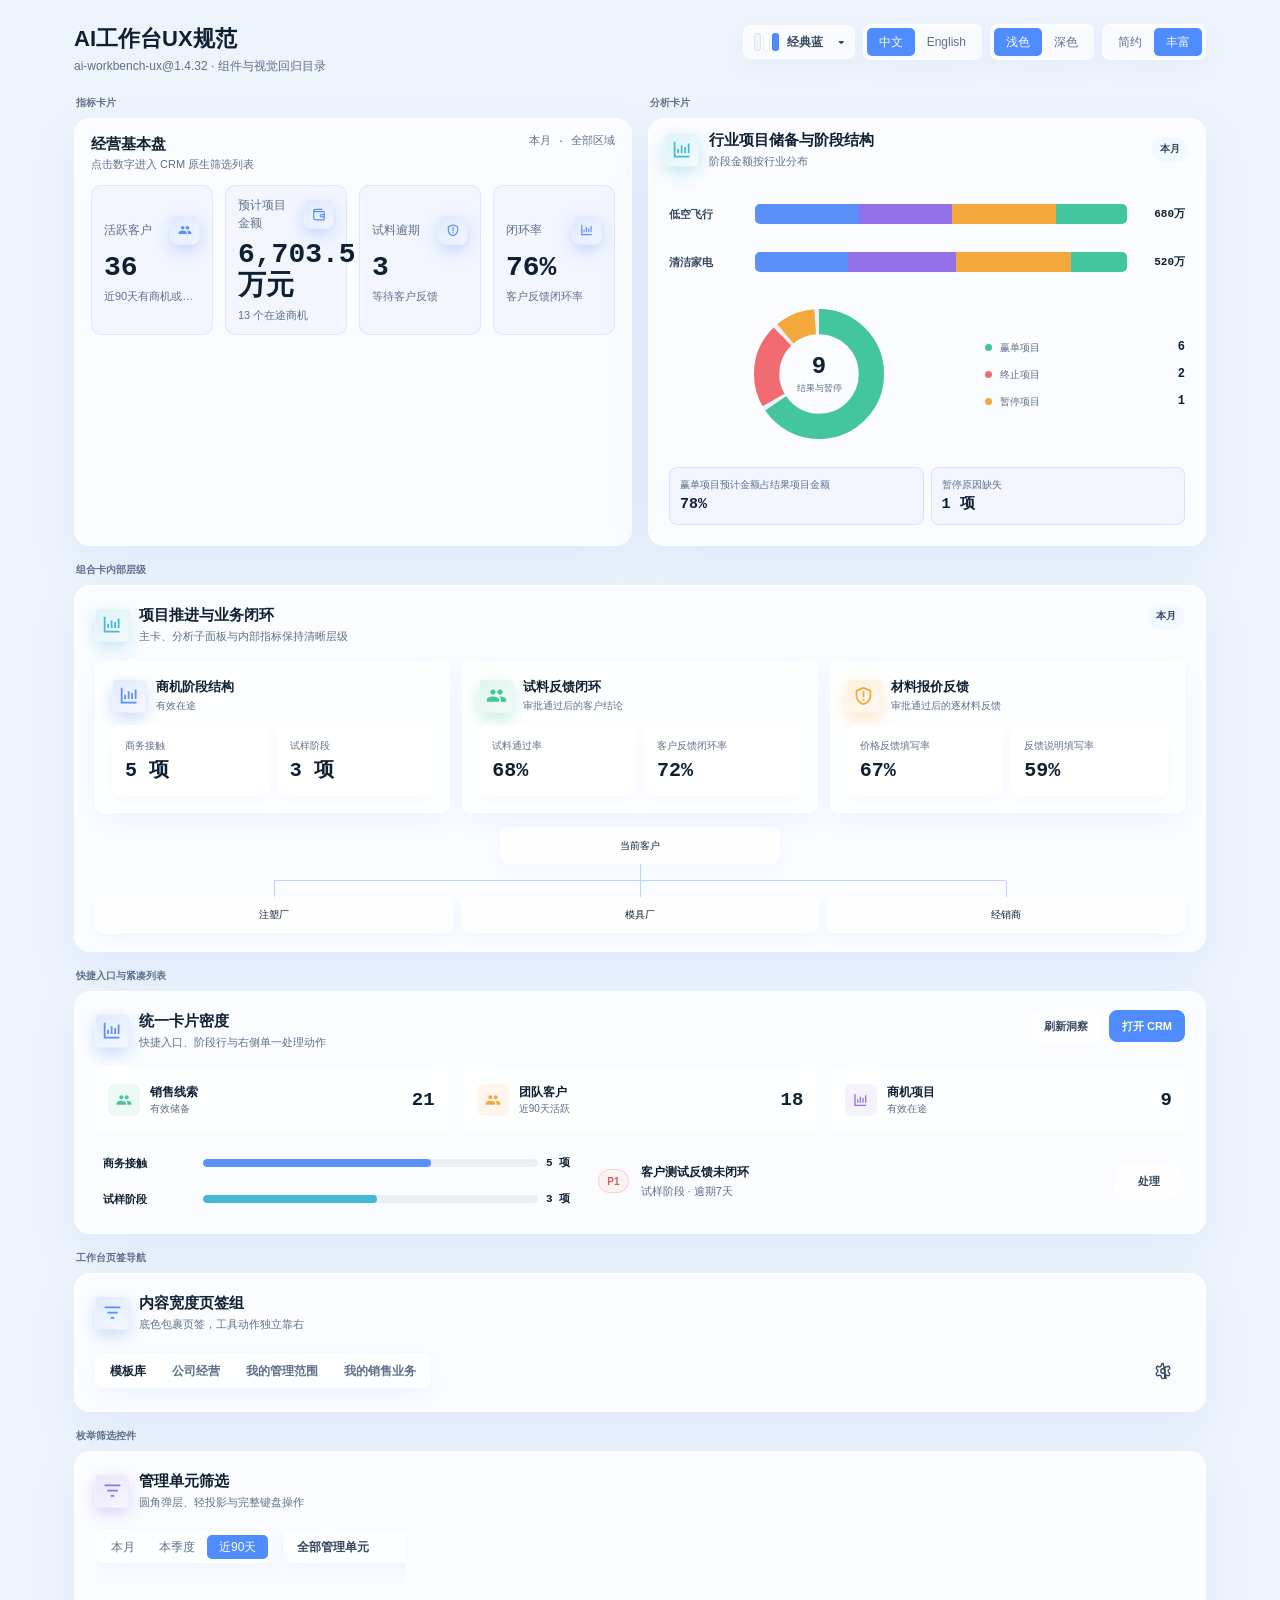
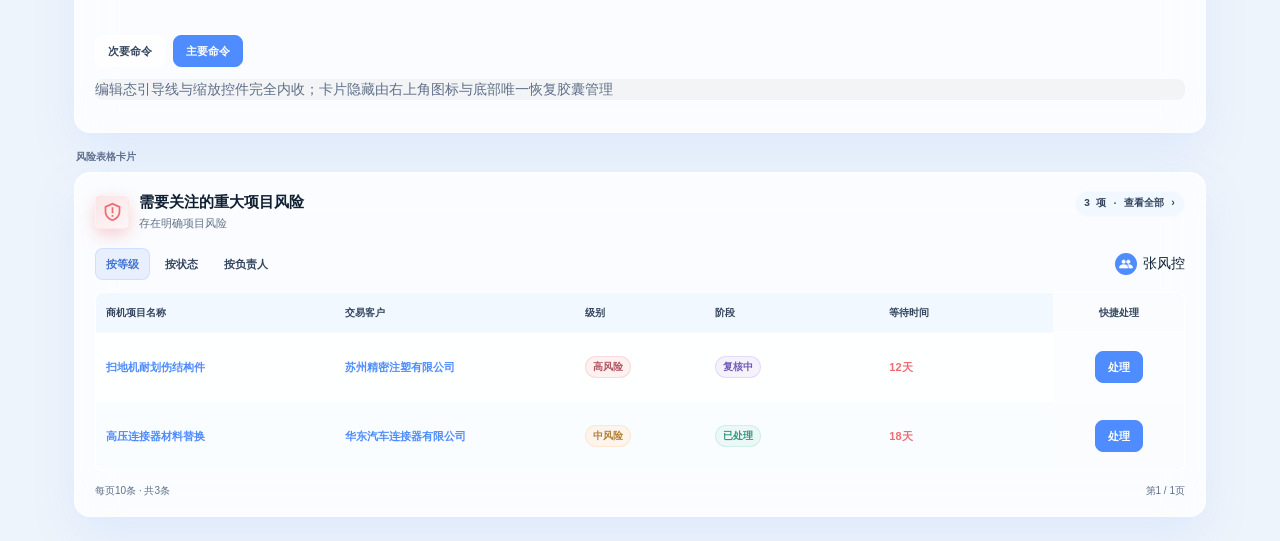
==== commit c77709b2: "Publish fx-workbench-ux v1.4.32" ====
--- a/assets/workbench-runtime/workbench-card-library/index.html
+++ b/assets/workbench-runtime/workbench-card-library/index.html
@@ -4,6 +4,7 @@
   <meta charset="utf-8">
   <meta name="viewport" content="width=device-width, initial-scale=1">
   <title>AI工作台UX规范</title>
+  <link rel="icon" href="data:,">
   <link rel="stylesheet" href="./components.css">
   <style>
     .catalog { max-width: 1180px; margin: 0 auto; padding: 24px; }
@@ -41,6 +42,7 @@
     .demo-outcome-list i { width: 7px; height: 7px; background: var(--wb-tone); border-radius: 50%; }
     .demo-outcome-list b { color: var(--wb-text); font-family: var(--wb-font-number); font-size: 12px; }
     .control-demo { display: flex; min-height: 96px; flex-wrap: wrap; align-items: flex-start; gap: 12px; padding-top: 4px; }
+    .catalog-filter-row { display: flex; min-width: 0; align-items: center; justify-content: space-between; gap: 12px; margin-bottom: 12px; }
     .control-demo.wb-page-control-group { width: max-content; max-width: 100%; flex-wrap: nowrap; overflow-x: auto; }
     .control-demo .wb-select { width: min(100%, 260px); }
     .catalog-quick-grid { grid-template-columns: repeat(3, minmax(0, 1fr)); }
@@ -57,7 +59,7 @@
     .catalog-relation-demo > .wb-relation-tier:first-child { width: min(100%, 280px); justify-self: center; }
     .catalog-relation-demo .wb-relation-node { padding: 10px; font-size: 10px; text-align: center; }
     @media (max-width: 900px) { .catalog-toolbar { align-items: stretch; flex-direction: column; } .catalog-actions { justify-content: flex-start; } .palette-menu { right: auto; left: 0; } .catalog-grid, .catalog-density-grid { grid-template-columns: 1fr; } .span-2 { grid-column: auto; } }
-    @media (max-width: 760px) { .catalog { padding: 14px 12px 24px; } .catalog-grid, .catalog-quick-grid { grid-template-columns: 1fr; } .span-2 { grid-column: auto; } .catalog-actions { align-items: stretch; flex-wrap: wrap; } .palette-picker { flex: 1 1 100%; } .palette-trigger { width: 100%; } }
+    @media (max-width: 760px) { .catalog { padding: 14px 12px 24px; } .catalog-grid, .catalog-quick-grid { grid-template-columns: 1fr; } .span-2 { grid-column: auto; } .catalog-actions, .catalog-filter-row { align-items: stretch; flex-wrap: wrap; } .palette-picker { flex: 1 1 100%; } .palette-trigger { width: 100%; } }
   </style>
 </head>
 <body>
@@ -71,7 +73,7 @@
 
   <main class="catalog">
     <header class="catalog-toolbar wb-header">
-      <div class="wb-title-group"><h1 data-i18n="pageTitle">AI工作台UX规范</h1><p data-i18n="pageSubtitle">ai-workbench-ux@1.4.28 · 组件与视觉回归目录</p></div>
+      <div class="wb-title-group"><h1 data-i18n="pageTitle">AI工作台UX规范</h1><p data-i18n="pageSubtitle">ai-workbench-ux@1.4.32 · 组件与视觉回归目录</p></div>
       <div class="catalog-actions">
         <div class="palette-picker">
           <button class="palette-trigger" type="button" aria-haspopup="menu" aria-expanded="false" data-palette-trigger data-i18n-aria="paletteControl">
@@ -225,6 +227,11 @@
               </div>
             </div>
           </div>
+          <div class="wb-compact-action-group" style="margin-top:12px;">
+            <button class="wb-compact-action" type="button" data-i18n="secondaryCommand">次要命令</button>
+            <button class="wb-compact-action is-primary" type="button" data-i18n="primaryCommand">主要命令</button>
+          </div>
+          <p class="wb-boundary-note" style="margin-top:12px;" data-i18n="editAffordanceNote">编辑态引导线与缩放控件完全内收；卡片隐藏由右上角图标与底部唯一恢复胶囊管理</p>
         </article>
       </section>
 
@@ -235,12 +242,20 @@
             <div class="wb-title-group"><span class="wb-icon is-red"><svg aria-hidden="true"><use href="#icon-risk"/></svg></span><div><h2 data-i18n="riskTitle">需要关注的重大项目风险</h2><p data-i18n="riskDesc">存在明确项目风险</p></div></div>
             <span class="wb-title-meta" data-i18n="viewAll">3 项 · 查看全部 ›</span>
           </header>
+          <div class="catalog-filter-row">
+            <div class="wb-filter-segmented" role="group" aria-label="风险结果分组" data-i18n-aria="riskGrouping">
+              <button type="button" aria-selected="true" data-i18n="groupByLevel">按等级</button>
+              <button type="button" aria-selected="false" data-i18n="groupByStatus">按状态</button>
+              <button type="button" aria-selected="false" data-i18n="groupByOwner">按负责人</button>
+            </div>
+            <span class="wb-person-label"><span class="wb-avatar"><svg aria-hidden="true"><use href="#icon-users"/></svg></span><span data-i18n="ownerRisk">张风控</span></span>
+          </div>
           <div class="wb-table-wrap">
             <table class="wb-table">
               <thead><tr><th style="width:22%" data-i18n="opportunityName">商机项目名称</th><th style="width:22%" data-i18n="tradingCustomer">交易客户</th><th style="width:12%" data-i18n="level">级别</th><th style="width:16%" data-i18n="stage">阶段</th><th style="width:16%" data-i18n="waitTime">等待时间</th><th class="wb-action-column" style="width:12%" data-i18n="quickAction">快捷处理</th></tr></thead>
               <tbody>
-                <tr><td><button class="wb-entity-link wb-route-target" type="button" data-wb-route="opportunity-insight" data-i18n="project1">扫地机耐划伤结构件</button></td><td><button class="wb-entity-link wb-route-target" type="button" data-wb-route="customer-insight" data-i18n="company1">苏州精密注塑有限公司</button></td><td><span class="wb-stage is-risk">S</span></td><td><span class="wb-stage" data-i18n="sampleStage">试样阶段</span></td><td><b style="color:var(--wb-red)" data-i18n="days12">12天</b></td><td class="wb-action-column"><button class="wb-primary-action" type="button" data-i18n="handle">处理</button></td></tr>
-                <tr><td><button class="wb-entity-link wb-route-target" type="button" data-wb-route="opportunity-insight" data-i18n="project2">高压连接器材料替换</button></td><td><button class="wb-entity-link wb-route-target" type="button" data-wb-route="customer-insight" data-i18n="company2">华东汽车连接器有限公司</button></td><td><span class="wb-stage">A</span></td><td><span class="wb-stage" data-i18n="importStage">导入阶段</span></td><td><b style="color:var(--wb-red)" data-i18n="days18">18天</b></td><td class="wb-action-column"><button class="wb-primary-action" type="button" data-i18n="handle">处理</button></td></tr>
+                <tr><td><button class="wb-entity-link wb-route-target" type="button" data-wb-route="opportunity-insight" data-i18n="project1">扫地机耐划伤结构件</button></td><td><button class="wb-entity-link wb-route-target" type="button" data-wb-route="customer-insight" data-i18n="company1">苏州精密注塑有限公司</button></td><td><span class="wb-status-tag is-red" data-i18n="highRisk">高风险</span></td><td><span class="wb-status-tag is-purple" data-i18n="reviewing">复核中</span></td><td><b style="color:var(--wb-red)" data-i18n="days12">12天</b></td><td class="wb-action-column"><button class="wb-primary-action" type="button" data-i18n="handle">处理</button></td></tr>
+                <tr><td><button class="wb-entity-link wb-route-target" type="button" data-wb-route="opportunity-insight" data-i18n="project2">高压连接器材料替换</button></td><td><button class="wb-entity-link wb-route-target" type="button" data-wb-route="customer-insight" data-i18n="company2">华东汽车连接器有限公司</button></td><td><span class="wb-status-tag is-orange" data-i18n="mediumRisk">中风险</span></td><td><span class="wb-status-tag is-green" data-i18n="handled">已处理</span></td><td><b style="color:var(--wb-red)" data-i18n="days18">18天</b></td><td class="wb-action-column"><button class="wb-primary-action" type="button" data-i18n="handle">处理</button></td></tr>
               </tbody>
             </table>
           </div>
@@ -254,13 +269,13 @@
     (function () {
       var messages = {
         zh: {
-          pageTitle: "AI工作台UX规范", pageSubtitle: "ai-workbench-ux@1.4.28 · 组件与视觉回归目录",
+          pageTitle: "AI工作台UX规范", pageSubtitle: "ai-workbench-ux@1.4.32 · 组件与视觉回归目录",
           paletteControl: "选择色系", paletteMenu: "色系列表", languageControl: "语言切换", appearanceControl: "明暗模式切换", styleControl: "主题风格",
           workspaceTabs: "工作台页签导航", workspaceTabsTitle: "内容宽度页签组", workspaceTabsDesc: "底色包裹页签，工具动作独立靠右", workspaceTabsAria: "工作台切换", templateLibrary: "模板库", companyOperation: "公司经营", managementScope: "我的管理范围", salesBusiness: "我的销售业务", canvasSettings: "画布设置",
           paletteClassic: "经典蓝", paletteSpruce: "云杉绿", paletteCoral: "珊瑚橙", paletteIndigo: "靛青", paletteRose: "石墨红", paletteGraphite: "中性灰",
-          light: "浅色", dark: "深色", minimal: "简约", rich: "丰富", metricCard: "指标卡片", analysisCard: "分析卡片", riskTableCard: "风险表格卡片", selectControl: "枚举筛选控件", densityComponents: "快捷入口与紧凑列表", compositeCard: "组合卡内部层级",
+          light: "浅色", dark: "深色", minimal: "简约", rich: "丰富", metricCard: "指标卡片", analysisCard: "分析卡片", riskTableCard: "风险表格卡片", selectControl: "枚举筛选控件", densityComponents: "快捷入口与紧凑列表", compositeCard: "组合卡内部层级", riskGrouping: "风险结果分组", groupByLevel: "按等级", groupByStatus: "按状态", groupByOwner: "按负责人", ownerRisk: "张风控", ownerLegal: "李法务", highRisk: "高风险", mediumRisk: "中风险", reviewing: "复核中", handled: "已处理",
           compositeTitle: "项目推进与业务闭环", compositeDesc: "主卡、分析子面板与内部指标保持清晰层级", stageStructure: "商机阶段结构", trialClosure: "试料反馈闭环", approvedResults: "审批通过后的客户结论", quoteFeedback: "材料报价反馈", approvedQuotes: "审批通过后的逐材料反馈", trialPassRate: "试料通过率", priceFeedbackRate: "价格反馈填写率", descriptionRate: "反馈说明填写率", relationDemoAria: "三分支客户关系", currentTierAria: "当前客户层级", downstreamTierAria: "三个下游客户层级", currentCustomer: "当前客户", downstreamCustomer: "注塑厂", downstreamMold: "模具厂", downstreamAgent: "经销商",
-          densityTitle: "统一卡片密度", densityDesc: "快捷入口、阶段行与右侧单一处理动作", refreshInsight: "刷新洞察", openCrm: "打开 CRM", salesLeads: "销售线索", validReserve: "有效储备", createSalesLead: "新建销售线索", teamCustomers: "团队客户", active90: "近90天活跃", opportunityProjects: "商机项目", validPipeline: "有效在途", businessContact: "商务接触", trialStage: "试样阶段", fiveItems: "5 项", threeItems: "3 项", feedbackPending: "客户测试反馈未闭环", overdueSeven: "试样阶段 · 逾期7天",
+          densityTitle: "统一卡片密度", densityDesc: "快捷入口、阶段行与右侧单一处理动作", refreshInsight: "刷新洞察", openCrm: "打开 CRM", secondaryCommand: "次要命令", primaryCommand: "主要命令", editAffordanceNote: "编辑态引导线与缩放控件完全内收；卡片隐藏由右上角图标与底部唯一恢复胶囊管理", salesLeads: "销售线索", validReserve: "有效储备", createSalesLead: "新建销售线索", teamCustomers: "团队客户", active90: "近90天活跃", opportunityProjects: "商机项目", validPipeline: "有效在途", businessContact: "商务接触", trialStage: "试样阶段", fiveItems: "5 项", threeItems: "3 项", feedbackPending: "客户测试反馈未闭环", overdueSeven: "试样阶段 · 逾期7天",
           selectTitle: "管理单元筛选", selectDesc: "圆角弹层、轻投影与完整键盘操作", reportingPeriod: "统计周期", quarter: "本季度", last90Days: "近90天", managementUnit: "管理单元", allUnits: "全部管理单元", aviationUnit: "低空飞行事业部", cleaningUnit: "清洁家电事业部", energyUnit: "新能源事业部", pcrUnit: "PCR与共聚酯事业部",
           baseTitle: "经营基本盘", baseDesc: "点击数字进入 CRM 原生筛选列表", periodAll: "本月 · 全部区域",
           activeCustomers: "活跃客户", activeDesc: "近90天有商机或有效互动", expectedAmount: "预计项目金额", expectedAmountValue: "6,703.5万元", pipelineCount: "13 个在途商机", activeOpp: "在途商机", opportunityDesc: "预计金额 6,703.5 万元",
@@ -274,13 +289,13 @@
           pageSize: "每页10条 · 共3条", pageNumber: "第1 / 1页"
         },
         en: {
-          pageTitle: "AI Workbench UX Guidelines", pageSubtitle: "ai-workbench-ux@1.4.28 · Component and visual regression catalog",
+          pageTitle: "AI Workbench UX Guidelines", pageSubtitle: "ai-workbench-ux@1.4.32 · Component and visual regression catalog",
           paletteControl: "Choose color palette", paletteMenu: "Color palettes", languageControl: "Language", appearanceControl: "Appearance", styleControl: "Theme style",
           workspaceTabs: "Workbench Tab Navigation", workspaceTabsTitle: "Content-width Tab Group", workspaceTabsDesc: "The Surface wraps the tabs while tools remain independently aligned", workspaceTabsAria: "Switch workbench", templateLibrary: "Template Library", companyOperation: "Company Operations", managementScope: "My Management Scope", salesBusiness: "My Sales Business", canvasSettings: "Canvas settings",
           paletteClassic: "Classic Blue", paletteSpruce: "Spruce Green", paletteCoral: "Coral Orange", paletteIndigo: "Indigo", paletteRose: "Graphite Red", paletteGraphite: "Neutral Gray",
-          light: "Light", dark: "Dark", minimal: "Minimal", rich: "Rich", metricCard: "Metric Card", analysisCard: "Analysis Card", riskTableCard: "Risk Table Card", selectControl: "Enumeration Filter", densityComponents: "Quick Entries and Compact Lists", compositeCard: "Composite Card Hierarchy",
+          light: "Light", dark: "Dark", minimal: "Minimal", rich: "Rich", metricCard: "Metric Card", analysisCard: "Analysis Card", riskTableCard: "Risk Table Card", selectControl: "Enumeration Filter", densityComponents: "Quick Entries and Compact Lists", compositeCard: "Composite Card Hierarchy", riskGrouping: "Risk result grouping", groupByLevel: "By level", groupByStatus: "By status", groupByOwner: "By owner", ownerRisk: "Zhang · Risk", ownerLegal: "Li · Legal", highRisk: "High risk", mediumRisk: "Medium risk", reviewing: "In review", handled: "Handled",
           compositeTitle: "Project Progress and Business Closure", compositeDesc: "Keep the parent card, analysis subpanels, and inner metrics visually distinct", stageStructure: "Opportunity Stage Mix", trialClosure: "Trial Feedback Closure", approvedResults: "Customer results after approval", quoteFeedback: "Material Quote Feedback", approvedQuotes: "Per-material feedback after approval", trialPassRate: "Trial pass rate", priceFeedbackRate: "Price feedback completion", descriptionRate: "Feedback note completion", relationDemoAria: "Three-branch customer relationship", currentTierAria: "Current customer tier", downstreamTierAria: "Three downstream customer tier", currentCustomer: "Current customer", downstreamCustomer: "Injection molding plant", downstreamMold: "Mold factory", downstreamAgent: "Distributor",
-          densityTitle: "Unified Card Density", densityDesc: "Quick entries, stage rows, and one trailing action", refreshInsight: "Refresh insight", openCrm: "Open CRM", salesLeads: "Sales leads", validReserve: "Valid reserve", createSalesLead: "Create sales lead", teamCustomers: "Team customers", active90: "Active in 90 days", opportunityProjects: "Opportunities", validPipeline: "Active pipeline", businessContact: "Business contact", trialStage: "Trial stage", fiveItems: "5 items", threeItems: "3 items", feedbackPending: "Customer test feedback pending", overdueSeven: "Trial stage · 7 days overdue",
+          densityTitle: "Unified Card Density", densityDesc: "Quick entries, stage rows, and one trailing action", refreshInsight: "Refresh insight", openCrm: "Open CRM", secondaryCommand: "Secondary command", primaryCommand: "Primary command", editAffordanceNote: "Edit guides and resize affordances stay inside card bounds; a top-right icon and one bottom restore capsule manage hidden cards", salesLeads: "Sales leads", validReserve: "Valid reserve", createSalesLead: "Create sales lead", teamCustomers: "Team customers", active90: "Active in 90 days", opportunityProjects: "Opportunities", validPipeline: "Active pipeline", businessContact: "Business contact", trialStage: "Trial stage", fiveItems: "5 items", threeItems: "3 items", feedbackPending: "Customer test feedback pending", overdueSeven: "Trial stage · 7 days overdue",
           selectTitle: "Management Unit Filter", selectDesc: "Rounded popover, soft shadow, and complete keyboard operation", reportingPeriod: "Reporting period", quarter: "This quarter", last90Days: "Last 90 days", managementUnit: "Management unit", allUnits: "All management units", aviationUnit: "Low-altitude aviation BU", cleaningUnit: "Cleaning appliances BU", energyUnit: "New energy BU", pcrUnit: "PCR and copolyester BU",
           baseTitle: "Operating Baseline", baseDesc: "Select a number to open the native CRM filtered list", periodAll: "This month · All regions",
           activeCustomers: "Active customers", activeDesc: "Opportunity or valid interaction in the last 90 days", expectedAmount: "Expected project amount", expectedAmountValue: "CNY 67.035m", pipelineCount: "13 open opportunities", activeOpp: "Open opportunities", opportunityDesc: "Est. amount CNY 67.035m",
--- a/assets/workbench-runtime/workbench-card-library/components.css
+++ b/assets/workbench-runtime/workbench-card-library/components.css
@@ -1,5 +1,5 @@
 @import url("./tokens.css");
-/* ai-workbench-ux@1.4.28: portable canvases embed this file after tokens.css and remove only the import above. */
+/* ai-workbench-ux@1.4.32: portable canvases embed this file after tokens.css and remove only the import above. */
 
 *, *::before, *::after { box-sizing: border-box; }
 body { margin: 0; color: var(--wb-text); background: var(--wb-bg); font-family: var(--wb-font); font-size: 14px; line-height: 1.5; }
@@ -40,7 +40,7 @@
 }
 .wb-card.wb-flush-card { padding: 0; }
 .wb-flush-card > .wb-flush-head { display: flex; min-height: var(--wb-module-head-min-height); align-items: center; margin: 0; padding: var(--wb-module-head-padding); border-bottom: 1px solid var(--wb-border-soft); }
-.wb-flush-card > .wb-flush-body { padding: 14px 16px 16px; }
+.wb-flush-card > .wb-flush-body { padding: var(--wb-flush-body-padding); }
 .wb-subpanel { min-width: 0; padding: 16px; background: var(--wb-subpanel-surface); border: 1px solid var(--wb-border-soft); border-radius: var(--wb-radius-sm); box-shadow: var(--wb-subpanel-shadow); backdrop-filter: none; -webkit-backdrop-filter: none; }
 .wb-inner-tile { min-width: 0; padding: 12px; background: var(--wb-inner-tile-surface); border: 1px solid var(--wb-border-soft); border-radius: var(--wb-radius-sm); box-shadow: var(--wb-inner-tile-shadow); backdrop-filter: none; -webkit-backdrop-filter: none; }
 .wb-card-head { display: flex; align-items: flex-start; justify-content: space-between; gap: 14px; margin-bottom: 16px; }
@@ -110,11 +110,61 @@
 .is-orange { --wb-tone: var(--wb-orange); }
 .is-red { --wb-tone: var(--wb-red); }
 .is-purple { --wb-tone: var(--wb-purple); }
+.is-gray { --wb-tone: var(--wb-text-muted); }
 
 .wb-segmented { display: inline-flex; min-height: var(--wb-control-height); padding: 3px; background: var(--wb-control-surface); border: 1px solid var(--wb-border); border-radius: var(--wb-radius-sm); box-shadow: var(--wb-shadow-control); backdrop-filter: blur(18px) saturate(var(--wb-glass-saturation)); -webkit-backdrop-filter: blur(18px) saturate(var(--wb-glass-saturation)); }
 .wb-segmented button { min-height: 28px; padding: 0 12px; color: var(--wb-text-muted); background: transparent; border: 0; border-radius: 5px; font-size: 12px; transition: color var(--wb-motion), background-color var(--wb-motion); }
 .wb-segmented button:hover { color: var(--wb-text); background: var(--wb-surface-hover); }
 .wb-segmented button[aria-selected="true"] { color: #fff; background: var(--wb-accent); }
+.wb-segmented button[aria-selected="true"]:hover { color: #fff; background: var(--wb-accent); }
+.wb-filter-segmented {
+  display: inline-flex;
+  width: max-content;
+  min-width: 0;
+  min-height: var(--wb-filter-segmented-height);
+  align-items: center;
+  gap: var(--wb-filter-segmented-gap);
+  padding: 0;
+  overflow-x: auto;
+  background: transparent;
+  border: 0;
+  border-radius: 0;
+  box-shadow: none;
+  scrollbar-width: none;
+  backdrop-filter: none;
+  -webkit-backdrop-filter: none;
+}
+.wb-filter-segmented::-webkit-scrollbar { display: none; }
+.wb-filter-segmented button {
+  min-width: max-content;
+  min-height: var(--wb-filter-segmented-height);
+  padding: 0 10px;
+  color: var(--wb-text-secondary);
+  background: transparent;
+  border: 1px solid transparent;
+  border-radius: var(--wb-radius-sm);
+  font-size: 11px;
+  font-weight: 650;
+  line-height: 1;
+  white-space: nowrap;
+  transition: color var(--wb-motion), background-color var(--wb-motion), border-color var(--wb-motion);
+}
+.wb-filter-segmented button:hover {
+  color: var(--wb-text);
+  background: color-mix(in srgb, var(--wb-accent) var(--wb-filter-option-surface-strength), var(--wb-surface-strong));
+  border-color: color-mix(in srgb, var(--wb-accent) 14%, transparent);
+}
+.wb-filter-segmented button[aria-selected="true"] {
+  color: color-mix(in srgb, var(--wb-accent) 78%, var(--wb-text));
+  background: color-mix(in srgb, var(--wb-accent) var(--wb-filter-option-selected-surface-strength), var(--wb-surface-strong));
+  border-color: color-mix(in srgb, var(--wb-accent) var(--wb-filter-option-border-strength), var(--wb-border));
+  font-weight: 750;
+}
+.wb-filter-segmented button[aria-selected="true"]:hover {
+  color: color-mix(in srgb, var(--wb-accent) 78%, var(--wb-text));
+  background: color-mix(in srgb, var(--wb-accent) calc(var(--wb-filter-option-selected-surface-strength) + 3%), var(--wb-surface-hover));
+  border-color: color-mix(in srgb, var(--wb-accent) calc(var(--wb-filter-option-border-strength) + 6%), var(--wb-border));
+}
 .wb-page-period,
 .wb-select.wb-page-filter { box-sizing: border-box; height: var(--wb-page-header-control-height, 32px); min-height: var(--wb-page-header-control-height, 32px); flex: 0 0 auto; }
 .wb-page-period > button { box-sizing: border-box; height: calc(var(--wb-page-header-control-height, 32px) - 8px); min-height: 0; white-space: nowrap; }
@@ -259,12 +309,80 @@
 .wb-table th.wb-action-column { z-index: 3; background: var(--wb-action-column-head-surface); }
 .wb-primary-action { height: var(--wb-primary-action-height); min-height: var(--wb-primary-action-height); padding: 0 12px; color: #fff; background: var(--wb-accent); border: 1px solid var(--wb-accent); border-radius: var(--wb-radius-sm); font-size: 11px; font-weight: 700; }
 .wb-primary-action:hover { background: color-mix(in srgb, var(--wb-accent) 88%, #000); border-color: color-mix(in srgb, var(--wb-accent) 88%, #000); }
-.wb-compact-action { box-sizing: border-box; height: var(--wb-compact-action-height); min-height: var(--wb-compact-action-height); }
+.wb-compact-action {
+  display: inline-flex;
+  box-sizing: border-box;
+  height: var(--wb-compact-action-height);
+  min-height: var(--wb-compact-action-height);
+  align-items: center;
+  justify-content: center;
+  gap: 6px;
+  padding: 0 12px;
+  color: var(--wb-text-secondary);
+  background: var(--wb-control-surface);
+  border: 1px solid var(--wb-border);
+  border-radius: var(--wb-radius-sm);
+  font-size: 11px;
+  font-weight: 700;
+  line-height: 1;
+  white-space: nowrap;
+  transition: color var(--wb-motion), background-color var(--wb-motion), border-color var(--wb-motion), box-shadow var(--wb-motion);
+}
+.wb-compact-action:hover { color: var(--wb-text); background: var(--wb-surface-hover); border-color: color-mix(in srgb, var(--wb-accent) 32%, var(--wb-border)); }
+.wb-compact-action:is(.is-primary, .wb-primary-action) { color: #fff; background: var(--wb-accent); border-color: var(--wb-accent); }
+.wb-compact-action:is(.is-primary, .wb-primary-action):hover { color: #fff; background: color-mix(in srgb, var(--wb-accent) 86%, #000); border-color: color-mix(in srgb, var(--wb-accent) 86%, #000); }
+.wb-compact-action:disabled { cursor: not-allowed; opacity: .52; }
 .wb-compact-action-group { display: flex; flex: 0 0 auto; flex-wrap: nowrap; align-items: center; gap: var(--wb-gap-xs); }
 .wb-boundary-note { color: var(--wb-text-muted); background: var(--wb-note-surface); border: 0; border-radius: var(--wb-radius-sm); }
 .wb-semantic-icon { fill: currentColor; }
 .wb-stage { display: inline-flex; min-height: 24px; align-items: center; padding: 0 8px; color: var(--wb-text-secondary); background: var(--wb-surface); border: 1px solid var(--wb-border); border-radius: 999px; font-size: 10px; font-weight: 700; white-space: nowrap; }
 .wb-stage.is-risk { color: color-mix(in srgb, var(--wb-red) 84%, var(--wb-text)); background: color-mix(in srgb, var(--wb-red) 9%, var(--wb-surface)); border-color: color-mix(in srgb, var(--wb-red) 24%, transparent); }
+.wb-status-tag.wb-status-tag {
+  display: inline-flex;
+  width: max-content;
+  min-width: 0;
+  min-height: var(--wb-status-tag-height);
+  align-items: center;
+  justify-content: center;
+  padding: var(--wb-status-tag-padding);
+  color: color-mix(in srgb, var(--wb-tone) 72%, var(--wb-text));
+  background: color-mix(in srgb, var(--wb-tone) 9%, var(--wb-surface-strong));
+  border: 1px solid color-mix(in srgb, var(--wb-tone) 24%, var(--wb-border));
+  border-radius: 999px;
+  font-size: 10px;
+  font-weight: 700;
+  line-height: 1;
+  text-align: center;
+  white-space: nowrap;
+}
+.wb-person-label.wb-person-label { display: inline-flex; width: max-content; min-width: 0; align-items: center; gap: 6px; color: var(--wb-text); line-height: 1.25; }
+.wb-avatar.wb-avatar {
+  display: inline-grid;
+  width: var(--wb-avatar-size);
+  height: var(--wb-avatar-size);
+  flex: 0 0 var(--wb-avatar-size);
+  place-items: center;
+  padding: 0;
+  color: var(--wb-avatar-foreground);
+  background: var(--wb-accent);
+  border: 0;
+  border-radius: 50%;
+  line-height: 0;
+}
+.wb-avatar.wb-avatar svg {
+  display: block;
+  width: var(--wb-avatar-icon-size);
+  height: var(--wb-avatar-icon-size);
+  color: inherit;
+  fill: currentColor;
+  stroke: currentColor;
+}
+.wb-avatar.wb-avatar :is(path, use, circle, rect, line, polyline, polygon) { color: inherit; fill: currentColor; }
+.wb-table .wb-status-tag.wb-status-tag { display: inline-flex; color: color-mix(in srgb, var(--wb-tone) 72%, var(--wb-text)); }
+.wb-table .wb-person-label.wb-person-label { display: inline-flex; color: var(--wb-text); }
+.wb-table .wb-avatar.wb-avatar { display: inline-grid; color: var(--wb-avatar-foreground); }
+.wb-table .wb-avatar.wb-avatar svg,
+.wb-table .wb-avatar.wb-avatar :is(path, use, circle, rect, line, polyline, polygon) { color: inherit; fill: currentColor; }
 .wb-table-foot { display: flex; justify-content: space-between; gap: 12px; margin-top: 12px; color: var(--wb-text-muted); font-size: 10px; }
 
 .wb-empty { display: grid; min-height: 220px; align-content: center; justify-items: center; padding: 24px; color: var(--wb-text-muted); text-align: center; }
@@ -276,6 +394,7 @@
 .wb-equal-grid > * { display: flex; min-width: 0; flex-direction: column; }
 .wb-equal-grid > * > .wb-card { height: auto; flex: 1; }
 .wb-card-composition { display: grid; grid-template-columns: minmax(0, 1.5fr) minmax(var(--wb-composition-aside-min), .75fr); align-items: start; gap: var(--wb-edit-grid-gap); }
+.wb-flat-source-flow { display: flex; min-width: 0; flex-direction: column; gap: var(--wb-flat-source-gap, var(--wb-gap-md)); }
 .wb-card-composition[data-wb-layout="single"] { grid-template-columns: minmax(0, 1fr); }
 .wb-card-composition[data-wb-empty="true"] { display: none; }
 .wb-card-composition > [data-wb-card-key] { min-width: 0; }
@@ -294,6 +413,7 @@
 @media (max-width: 900px) { .wb-metric-grid { grid-template-columns: repeat(2, minmax(0, 1fr)); } .wb-card-composition { grid-template-columns: minmax(0, 1fr); } .wb-card-composition > [data-wb-span="all"] { grid-column: auto; } .wb-analysis-group { grid-template-columns: 1fr; } }
 @media (max-width: 640px) {
   .wb-card { padding: 16px; }
+  .wb-flush-card > .wb-flush-body { padding: 16px; }
   .wb-card-head { align-items: stretch; flex-direction: column; }
   .wb-title-meta { align-self: flex-start; }
   .wb-metric-grid { grid-template-columns: 1fr; }
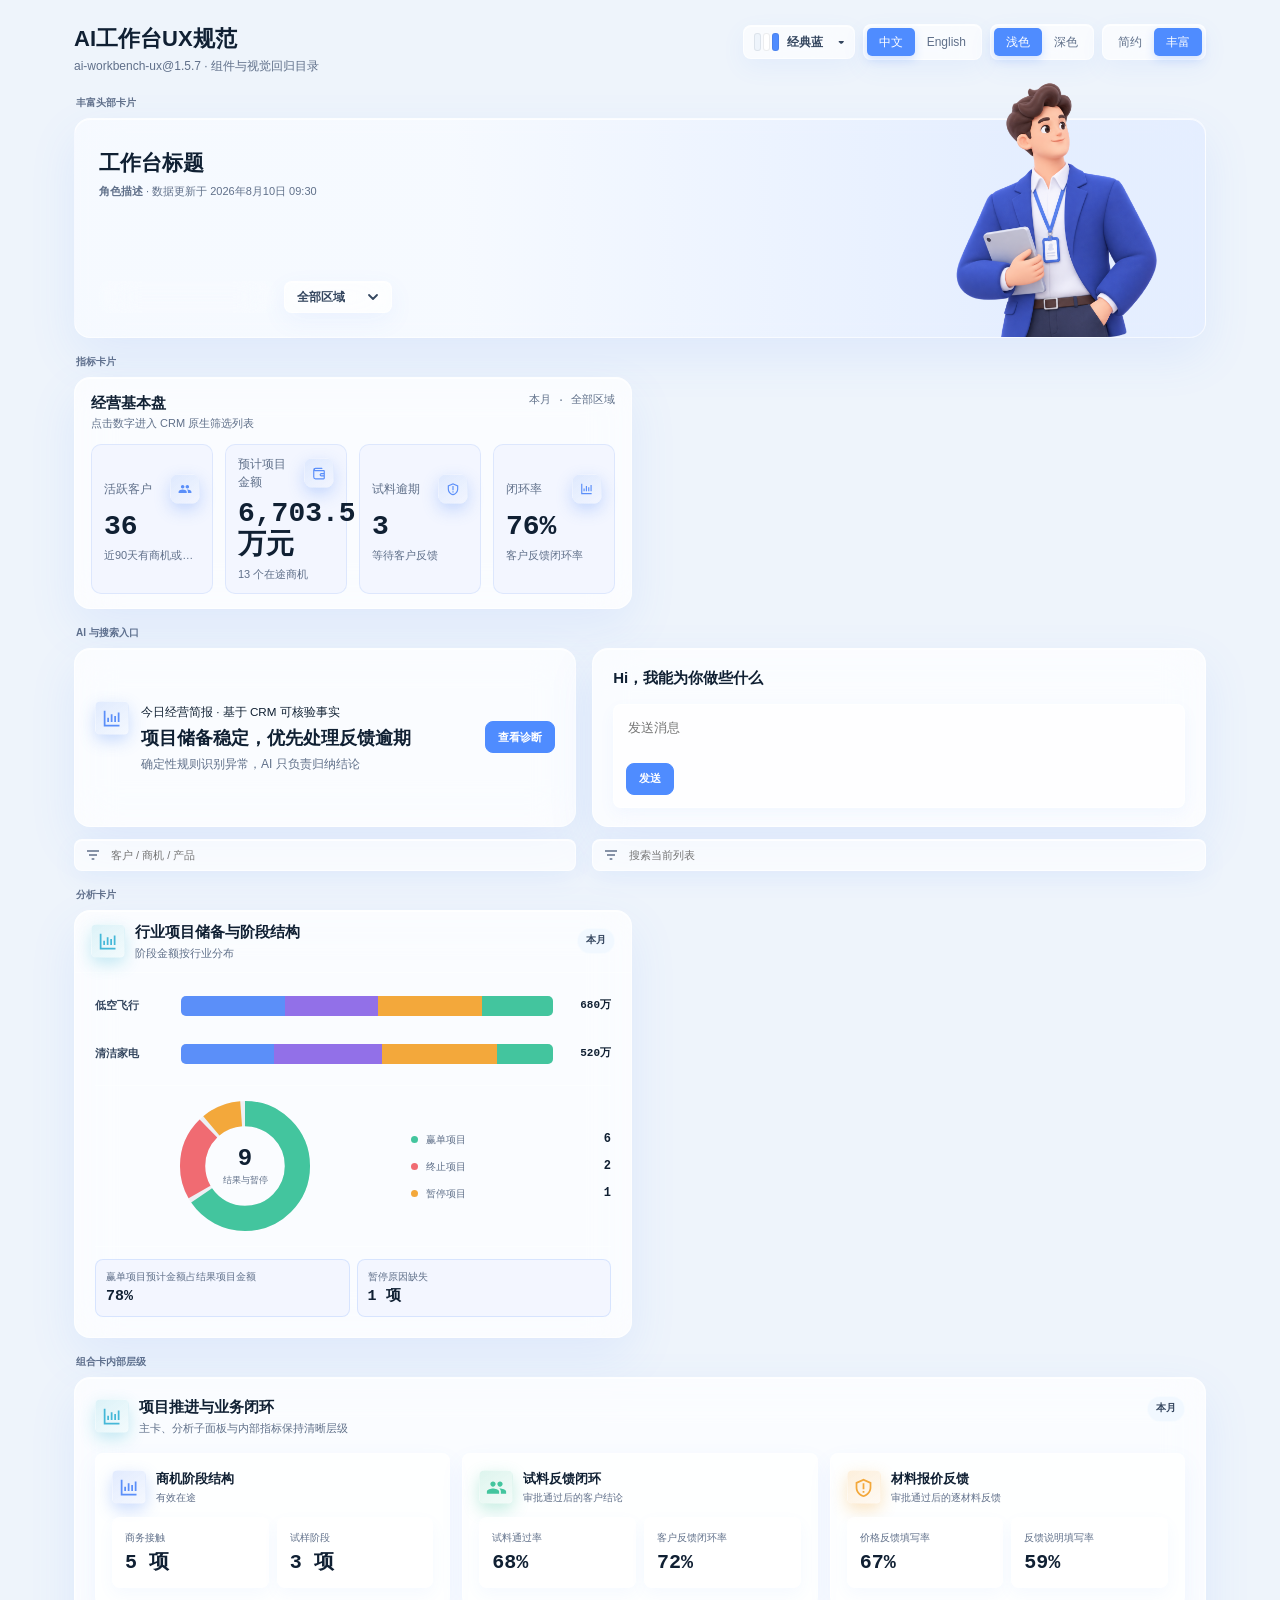
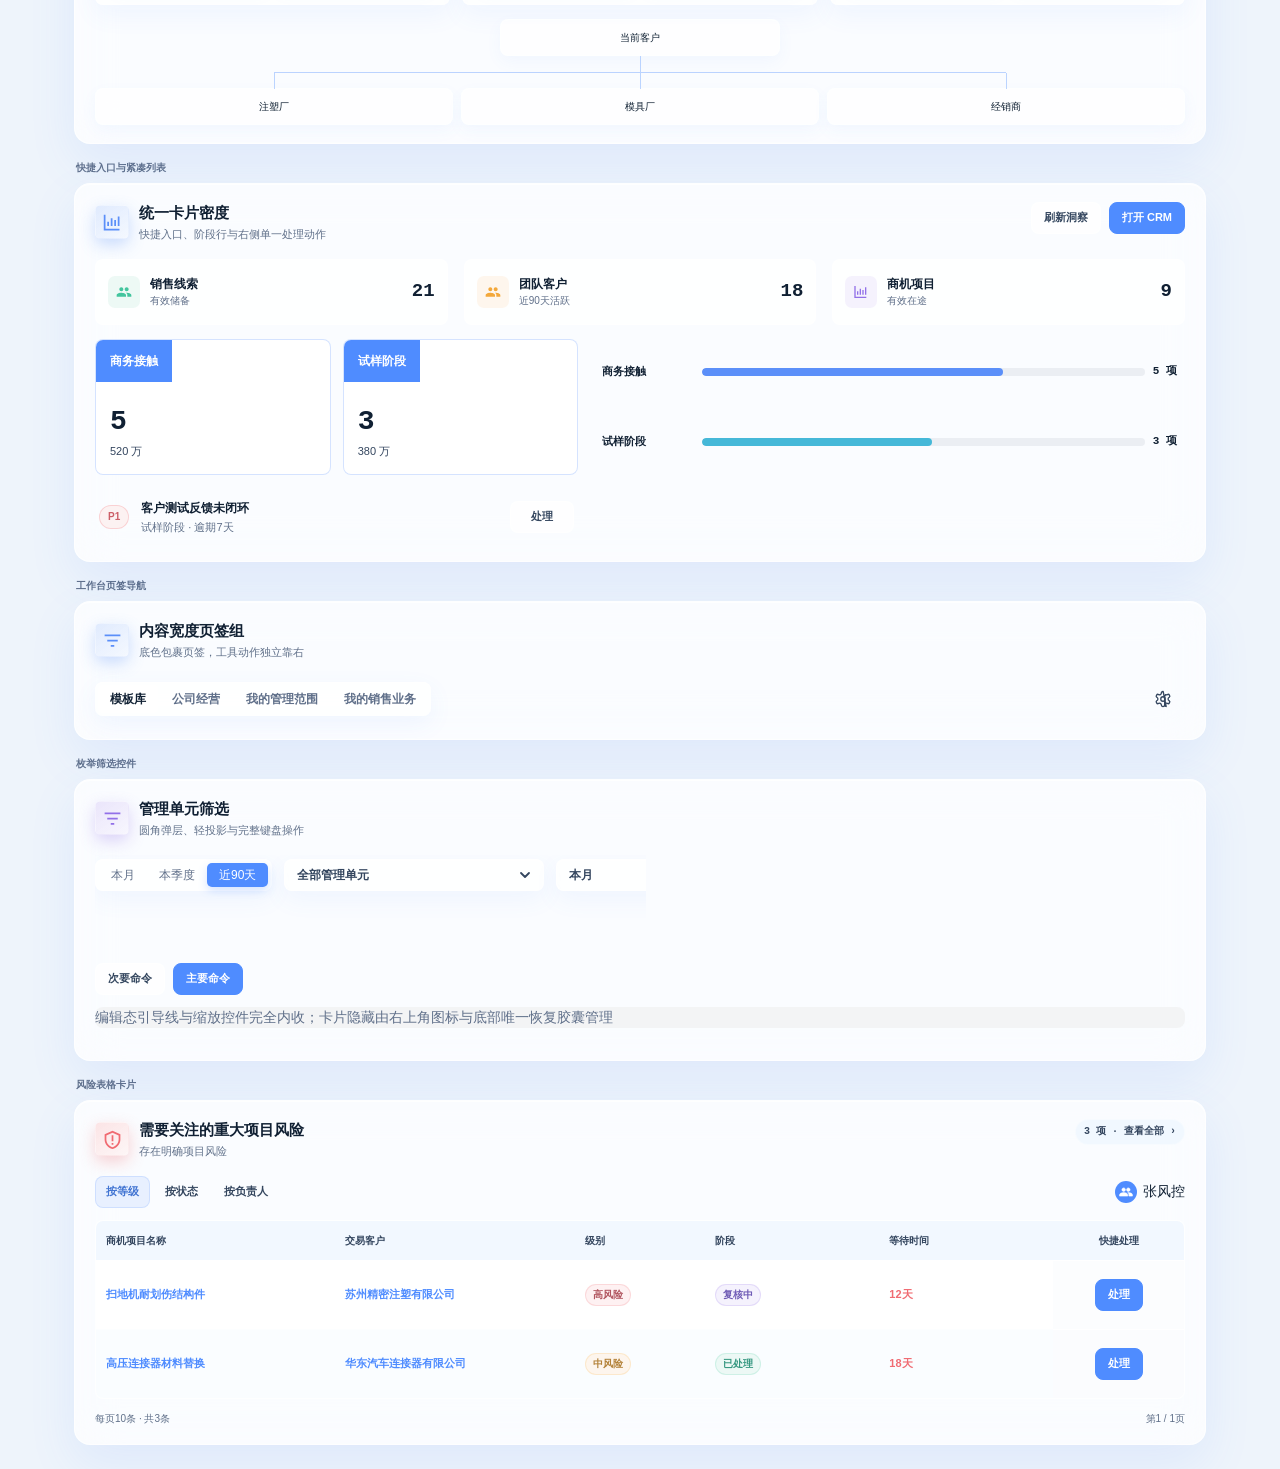
==== commit 8212f9d5: "Publish fx-workbench-ux v1.5.7" ====
--- a/assets/workbench-runtime/workbench-card-library/index.html
+++ b/assets/workbench-runtime/workbench-card-library/index.html
@@ -73,7 +73,7 @@
 
   <main class="catalog">
     <header class="catalog-toolbar wb-header">
-      <div class="wb-title-group"><h1 data-i18n="pageTitle">AI工作台UX规范</h1><p data-i18n="pageSubtitle">ai-workbench-ux@1.4.32 · 组件与视觉回归目录</p></div>
+      <div class="wb-title-group"><h1 data-i18n="pageTitle">AI工作台UX规范</h1><p data-i18n="pageSubtitle">ai-workbench-ux@1.5.7 · 组件与视觉回归目录</p></div>
       <div class="catalog-actions">
         <div class="palette-picker">
           <button class="palette-trigger" type="button" aria-haspopup="menu" aria-expanded="false" data-palette-trigger data-i18n-aria="paletteControl">
@@ -104,20 +104,53 @@
     </header>
 
     <div class="catalog-grid wb-equal-grid wb-compact-tail-grid wb-card-composition" data-wb-editing="false" data-wb-grid-key="catalog-main" data-wb-edit-scope="catalog" data-wb-empty="false">
+      <section class="span-2" data-wb-card-key="rich-header-card-example" data-wb-default-grid="catalog-main" data-wb-card-grid="catalog-main" data-wb-span="all">
+        <p class="component-label" data-i18n="richHeaderCard">丰富头部卡片</p>
+        <header class="wb-header wb-rich-header-card" aria-labelledby="catalogRichHeaderTitle" data-wb-role-image="总监.png">
+          <div class="wb-title-group"><h1 id="catalogRichHeaderTitle" data-i18n="workbenchTitle">工作台标题</h1><p><strong data-i18n="roleDescription">角色描述</strong> · <span data-i18n="dataUpdated">数据更新于 2026年8月10日 09:30</span></p></div>
+          <div class="wb-page-control-group">
+            <div class="wb-segmented wb-page-period" role="group" data-i18n-aria="reportingPeriod" aria-label="统计周期" data-wb-semantic="reporting-period" data-wb-component="segmented-control"><button type="button" aria-pressed="false" data-i18n="month">本月</button><button type="button" aria-pressed="false" data-i18n="quarter">本季度</button><button type="button" aria-pressed="true" data-i18n="last90Days">近90天</button></div>
+            <div class="wb-select wb-page-filter" data-wb-select data-wb-semantic="enum-filter" data-wb-component="composite-select" data-i18n-aria="regionFilter" aria-label="区域筛选">
+              <select class="wb-select-native" aria-label="区域筛选" data-i18n-aria="regionFilter" data-wb-select-native data-wb-field-key="region" data-wb-field-label="区域" data-wb-field-type="enum"><option value="all">全部区域</option><option value="east">华东</option></select>
+              <button class="wb-select-trigger" type="button" aria-label="区域筛选" data-i18n-aria="regionFilter" aria-haspopup="listbox" aria-expanded="false" aria-controls="catalogRichHeaderRegionMenu" data-wb-select-trigger hidden><span class="wb-select-value" data-wb-select-value>全部区域</span><svg class="wb-select-chevron" viewBox="0 0 16 16" aria-hidden="true"><path d="m4 6 4 4 4-4"/></svg></button>
+              <div class="wb-select-menu" id="catalogRichHeaderRegionMenu" role="listbox" aria-label="区域筛选" data-i18n-aria="regionFilter" data-wb-select-menu hidden><button class="wb-select-option" type="button" role="option" aria-selected="true" data-value="all" data-wb-select-option data-i18n="allRegions">全部区域</button><button class="wb-select-option" type="button" role="option" aria-selected="false" data-value="east" data-wb-select-option data-i18n="eastChina">华东</button></div>
+            </div>
+          </div>
+          <figure class="wb-rich-header-role" aria-hidden="true"><img src="role-image/总监.png" alt="" draggable="false"></figure>
+        </header>
+      </section>
       <section data-wb-card-key="metric-card-example" data-wb-default-grid="catalog-main" data-wb-card-grid="catalog-main">
         <p class="component-label" data-i18n="metricCard">指标卡片</p>
-        <article class="wb-card wb-compact-baseline-card">
-          <header class="wb-card-head">
-            <div class="wb-baseline-head-copy"><h2 data-i18n="baseTitle">经营基本盘</h2><p data-i18n="baseDesc">点击数字进入 CRM 原生筛选列表</p></div>
+        <article class="wb-card wb-compact-baseline-card" data-wb-semantic="kpi-card" data-wb-component="metric-card" aria-labelledby="catalogBaselineTitle">
+          <header class="wb-card-head">
+            <div class="wb-baseline-head-copy"><h2 id="catalogBaselineTitle" data-i18n="baseTitle">经营基本盘</h2><p data-i18n="baseDesc">点击数字进入 CRM 原生筛选列表</p></div>
             <span class="wb-baseline-meta" data-i18n="periodAll">本月 · 全部区域</span>
           </header>
           <div class="wb-summary-metric-grid wb-metric-grid">
-            <button class="wb-metric is-blue wb-route-target" type="button" data-wb-route="customer-insight"><span class="wb-metric-label"><span data-i18n="activeCustomers">活跃客户</span><svg aria-hidden="true"><use href="#icon-users"/></svg></span><strong>36</strong><small data-i18n="activeDesc">近90天有商机或有效互动</small></button>
-            <button class="wb-metric is-cyan wb-route-target" type="button" data-wb-route="opportunity-insight"><span class="wb-metric-label"><span data-i18n="expectedAmount">预计项目金额</span><svg class="wb-semantic-icon" aria-hidden="true"><use href="#icon-wallet"/></svg></span><strong data-i18n="expectedAmountValue">6,703.5万元</strong><small data-i18n="pipelineCount">13 个在途商机</small></button>
-            <button class="wb-metric is-orange" type="button"><span class="wb-metric-label"><span data-i18n="sampleOverdue">试料逾期</span><svg aria-hidden="true"><use href="#icon-risk"/></svg></span><strong>3</strong><small data-i18n="waitFeedback">等待客户反馈</small></button>
-            <button class="wb-metric is-green" type="button"><span class="wb-metric-label"><span data-i18n="closureRate">闭环率</span><svg aria-hidden="true"><use href="#icon-chart"/></svg></span><strong>76%</strong><small data-i18n="feedbackClosure">客户反馈闭环率</small></button>
-          </div>
-        </article>
+            <button class="wb-metric is-blue wb-route-target" type="button" data-wb-route="customer-insight" data-wb-field-key="active-customers" data-wb-field-label="活跃客户" data-wb-field-type="number" data-wb-unit="家" data-wb-value="36"><span class="wb-metric-label"><span data-i18n="activeCustomers">活跃客户</span><svg aria-hidden="true"><use href="#icon-users"/></svg></span><strong>36</strong><small data-i18n="activeDesc">近90天有商机或有效互动</small></button>
+            <button class="wb-metric is-cyan wb-route-target" type="button" data-wb-route="opportunity-insight" data-wb-field-key="expected-amount" data-wb-field-label="预计项目金额" data-wb-field-type="amount" data-wb-unit="万元" data-wb-value="6703.5"><span class="wb-metric-label"><span data-i18n="expectedAmount">预计项目金额</span><svg class="wb-semantic-icon" aria-hidden="true"><use href="#icon-wallet"/></svg></span><strong data-i18n="expectedAmountValue">6,703.5万元</strong><small data-i18n="pipelineCount">13 个在途商机</small></button>
+            <button class="wb-metric is-orange" type="button" data-wb-field-key="overdue-trials" data-wb-field-label="试料逾期" data-wb-field-type="number" data-wb-unit="项" data-wb-value="3"><span class="wb-metric-label"><span data-i18n="sampleOverdue">试料逾期</span><svg aria-hidden="true"><use href="#icon-risk"/></svg></span><strong>3</strong><small data-i18n="waitFeedback">等待客户反馈</small></button>
+            <button class="wb-metric is-green" type="button" data-wb-field-key="closure-rate" data-wb-field-label="闭环率" data-wb-field-type="rate" data-wb-unit="%" data-wb-value="76"><span class="wb-metric-label"><span data-i18n="closureRate">闭环率</span><svg aria-hidden="true"><use href="#icon-chart"/></svg></span><strong>76%</strong><small data-i18n="feedbackClosure">客户反馈闭环率</small></button>
+          </div>
+        </article>
+      </section>
+
+      <section class="span-2" data-wb-card-key="ai-search-example" data-wb-default-grid="catalog-main" data-wb-card-grid="catalog-main" data-wb-span="all">
+        <p class="component-label" data-i18n="semanticEntries">AI 与搜索入口</p>
+        <div class="catalog-density-grid">
+          <article class="wb-card wb-ai-summary" data-wb-semantic="ai-summary" data-wb-component="ai-brief" aria-labelledby="catalogAiSummaryTitle">
+            <div class="wb-ai-summary-copy"><span class="wb-icon is-blue"><svg aria-hidden="true"><use href="#icon-chart"/></svg></span><div><small data-i18n="aiBriefMeta">今日经营简报 · 基于 CRM 可核验事实</small><h2 id="catalogAiSummaryTitle" data-i18n="aiBriefTitle">项目储备稳定，优先处理反馈逾期</h2><p data-i18n="aiBriefDesc">确定性规则识别异常，AI 只负责归纳结论</p></div></div>
+            <button class="wb-compact-action is-primary" type="button" data-i18n="viewDiagnosis">查看诊断</button>
+          </article>
+          <article class="wb-card wb-ai-entry" data-wb-semantic="ai-entry" data-wb-component="ai-composer" aria-labelledby="catalogAiEntryTitle">
+            <header class="wb-card-head"><div class="wb-baseline-head-copy"><h2 id="catalogAiEntryTitle" data-i18n="aiEntryTitle">Hi，我能为你做些什么</h2></div></header>
+            <form class="wb-ai-composer"><textarea aria-label="向经营助手提问" data-i18n-aria="askAssistant" placeholder="发送消息" data-wb-field-key="query" data-wb-field-label="向经营助手提问" data-wb-field-type="query"></textarea><div class="wb-action-row"><button class="wb-compact-action is-primary" type="submit" data-i18n="send">发送</button></div></form>
+          </article>
+        </div>
+        <div class="catalog-density-grid" style="margin-top:12px;">
+          <label class="wb-search-field" data-wb-semantic="global-search" data-wb-component="search-field" aria-label="全局搜索"><svg aria-hidden="true"><use href="#icon-filter"/></svg><input type="search" aria-label="全局搜索" data-i18n-aria="globalSearch" data-i18n-placeholder="globalSearchPlaceholder" placeholder="客户 / 商机 / 产品" data-wb-field-key="query" data-wb-field-label="全局搜索关键词" data-wb-field-type="query"></label>
+          <label class="wb-search-field" data-wb-semantic="list-search" data-wb-component="search-field" aria-label="列表搜索"><svg aria-hidden="true"><use href="#icon-filter"/></svg><input type="search" aria-label="列表搜索" data-i18n-aria="listSearch" data-i18n-placeholder="listSearchPlaceholder" placeholder="搜索当前列表" data-wb-field-key="query" data-wb-field-label="列表搜索关键词" data-wb-field-type="query"></label>
+        </div>
       </section>
 
       <section data-wb-card-key="analysis-card-example" data-wb-default-grid="catalog-main" data-wb-card-grid="catalog-main">
@@ -173,6 +206,10 @@
               <button class="wb-quick-card" type="button"><span class="wb-quick-icon is-purple"><svg aria-hidden="true"><use href="#icon-chart"/></svg></span><span class="wb-quick-copy"><b data-i18n="opportunityProjects">商机项目</b><small data-i18n="validPipeline">有效在途</small></span><strong>9</strong></button>
             </div>
             <div class="catalog-density-grid">
+              <div class="wb-stage-progressor" role="list" aria-label="商机阶段推进器" data-wb-semantic="stage-progressor" data-wb-component="stage-progressor">
+                <button class="wb-stage-step" role="listitem" type="button" data-wb-stage-index="1" data-wb-field-key="business-contact" data-wb-field-label="商务接触" data-wb-field-type="enum"><span class="wb-stage-step-head" data-i18n="businessContact">商务接触</span><span class="wb-stage-step-body"><strong data-wb-field-key="count" data-wb-field-label="数量" data-wb-field-type="number" data-wb-unit="项" data-wb-value="5">5</strong><small data-wb-field-key="amount" data-wb-field-label="预计金额" data-wb-field-type="amount" data-wb-unit="万" data-wb-value="520">520 万</small></span></button>
+                <button class="wb-stage-step" role="listitem" type="button" data-wb-stage-index="2" data-wb-field-key="trial-stage" data-wb-field-label="试样阶段" data-wb-field-type="enum"><span class="wb-stage-step-head" data-i18n="trialStage">试样阶段</span><span class="wb-stage-step-body"><strong data-wb-field-key="count" data-wb-field-label="数量" data-wb-field-type="number" data-wb-unit="项" data-wb-value="3">3</strong><small data-wb-field-key="amount" data-wb-field-label="预计金额" data-wb-field-type="amount" data-wb-unit="万" data-wb-value="380">380 万</small></span></button>
+              </div>
               <div class="wb-compact-row-list">
                 <button class="wb-compact-row" type="button"><span data-i18n="businessContact">商务接触</span><span class="wb-progress-track"><span class="wb-progress-fill" style="--value:68%;--wb-tone:var(--wb-blue)"></span></span><b data-i18n="fiveItems">5 项</b></button>
                 <button class="wb-compact-row" type="button"><span data-i18n="trialStage">试样阶段</span><span class="wb-progress-track"><span class="wb-progress-fill" style="--value:52%;--wb-tone:var(--wb-cyan)"></span></span><b data-i18n="threeItems">3 项</b></button>
@@ -210,13 +247,13 @@
             <div class="wb-title-group"><span class="wb-icon is-purple"><svg aria-hidden="true"><use href="#icon-filter"/></svg></span><div><h2 data-i18n="selectTitle">管理单元筛选</h2><p data-i18n="selectDesc">圆角弹层、轻投影与完整键盘操作</p></div></div>
           </header>
           <div class="control-demo wb-page-control-group">
-            <div class="wb-segmented wb-page-period" role="group" aria-label="统计周期" data-i18n-aria="reportingPeriod">
-              <button type="button" aria-selected="false" data-i18n="month">本月</button>
-              <button type="button" aria-selected="false" data-i18n="quarter">本季度</button>
-              <button type="button" aria-selected="true" data-i18n="last90Days">近90天</button>
-            </div>
-            <div class="wb-select wb-page-filter" data-wb-select>
-              <select class="wb-select-native" aria-label="管理单元" data-i18n-aria="managementUnit" data-wb-select-native><option value="all" data-i18n="allUnits">全部管理单元</option><option value="aviation" data-i18n="aviationUnit">低空飞行事业部</option><option value="cleaning" data-i18n="cleaningUnit">清洁家电事业部</option><option value="energy" data-i18n="energyUnit">新能源事业部</option><option value="pcr" data-i18n="pcrUnit">PCR与共聚酯事业部</option></select>
+            <div class="wb-segmented wb-page-period" role="group" aria-label="统计周期" data-i18n-aria="reportingPeriod" data-wb-semantic="reporting-period" data-wb-component="segmented-control">
+              <button type="button" aria-pressed="false" data-i18n="month">本月</button>
+              <button type="button" aria-pressed="false" data-i18n="quarter">本季度</button>
+              <button type="button" aria-pressed="true" data-i18n="last90Days">近90天</button>
+            </div>
+            <div class="wb-select wb-page-filter" data-wb-select data-wb-semantic="people-scope" data-wb-component="composite-select" aria-label="管理单元">
+              <select class="wb-select-native" aria-label="管理单元" data-i18n-aria="managementUnit" data-wb-select-native data-wb-field-key="people-scope" data-wb-field-label="管理单元" data-wb-field-type="enum"><option value="all" data-i18n="allUnits">全部管理单元</option><option value="aviation" data-i18n="aviationUnit">低空飞行事业部</option><option value="cleaning" data-i18n="cleaningUnit">清洁家电事业部</option><option value="energy" data-i18n="energyUnit">新能源事业部</option><option value="pcr" data-i18n="pcrUnit">PCR与共聚酯事业部</option></select>
               <button class="wb-select-trigger" type="button" aria-label="管理单元" data-i18n-aria="managementUnit" aria-haspopup="listbox" aria-expanded="false" aria-controls="catalogManagementUnitMenu" data-wb-select-trigger hidden><span class="wb-select-value" data-wb-select-value data-i18n="allUnits">全部管理单元</span><svg class="wb-select-chevron" viewBox="0 0 16 16" aria-hidden="true"><path d="m4 6 4 4 4-4"></path></svg></button>
               <div class="wb-select-menu" id="catalogManagementUnitMenu" role="listbox" aria-label="管理单元" data-i18n-aria="managementUnit" data-wb-select-menu hidden>
                 <button class="wb-select-option" type="button" role="option" aria-selected="true" data-value="all" data-i18n="allUnits" data-wb-select-option>全部管理单元</button>
@@ -226,6 +263,16 @@
                 <button class="wb-select-option" type="button" role="option" aria-selected="false" data-value="pcr" data-i18n="pcrUnit" data-wb-select-option>PCR与共聚酯事业部</button>
               </div>
             </div>
+            <div class="wb-select wb-page-filter" data-wb-select data-wb-semantic="date-range" data-wb-component="composite-select" aria-label="日期范围">
+              <select class="wb-select-native" aria-label="日期范围" data-i18n-aria="dateRange" data-wb-select-native data-wb-field-key="date-range" data-wb-field-label="日期范围" data-wb-field-type="enum"><option value="month" data-i18n="month">本月</option><option value="quarter" data-i18n="quarter">本季度</option><option value="last90" data-i18n="last90Days">近90天</option></select>
+              <button class="wb-select-trigger" type="button" aria-label="日期范围" data-i18n-aria="dateRange" aria-haspopup="listbox" aria-expanded="false" aria-controls="catalogDateRangeMenu" data-wb-select-trigger hidden><span class="wb-select-value" data-wb-select-value data-i18n="month">本月</span><svg class="wb-select-chevron" viewBox="0 0 16 16" aria-hidden="true"><path d="m4 6 4 4 4-4"></path></svg></button>
+              <div class="wb-select-menu" id="catalogDateRangeMenu" role="listbox" aria-label="日期范围" data-i18n-aria="dateRange" data-wb-select-menu hidden><button class="wb-select-option" type="button" role="option" aria-selected="true" data-value="month" data-i18n="month" data-wb-select-option>本月</button><button class="wb-select-option" type="button" role="option" aria-selected="false" data-value="quarter" data-i18n="quarter" data-wb-select-option>本季度</button><button class="wb-select-option" type="button" role="option" aria-selected="false" data-value="last90" data-i18n="last90Days" data-wb-select-option>近90天</button></div>
+            </div>
+            <div class="wb-select wb-page-filter" data-wb-select data-wb-semantic="enum-filter" data-wb-component="composite-select" aria-label="商机类型">
+              <select class="wb-select-native" aria-label="商机类型" data-i18n-aria="opportunityType" data-wb-select-native data-wb-field-key="opportunity-type" data-wb-field-label="商机类型" data-wb-field-type="enum"><option value="all" data-i18n="allOpportunities">全部商机</option><option value="active" data-i18n="validPipeline">有效在途</option></select>
+              <button class="wb-select-trigger" type="button" aria-label="商机类型" data-i18n-aria="opportunityType" aria-haspopup="listbox" aria-expanded="false" aria-controls="catalogOpportunityTypeMenu" data-wb-select-trigger hidden><span class="wb-select-value" data-wb-select-value data-i18n="allOpportunities">全部商机</span><svg class="wb-select-chevron" viewBox="0 0 16 16" aria-hidden="true"><path d="m4 6 4 4 4-4"></path></svg></button>
+              <div class="wb-select-menu" id="catalogOpportunityTypeMenu" role="listbox" aria-label="商机类型" data-i18n-aria="opportunityType" data-wb-select-menu hidden><button class="wb-select-option" type="button" role="option" aria-selected="true" data-value="all" data-i18n="allOpportunities" data-wb-select-option>全部商机</button><button class="wb-select-option" type="button" role="option" aria-selected="false" data-value="active" data-i18n="validPipeline" data-wb-select-option>有效在途</button></div>
+            </div>
           </div>
           <div class="wb-compact-action-group" style="margin-top:12px;">
             <button class="wb-compact-action" type="button" data-i18n="secondaryCommand">次要命令</button>
@@ -237,9 +284,9 @@
 
       <section class="span-2" data-wb-card-key="risk-table-example" data-wb-default-grid="catalog-main" data-wb-card-grid="catalog-main" data-wb-span="all">
         <p class="component-label" data-i18n="riskTableCard">风险表格卡片</p>
-        <article class="wb-card">
-          <header class="wb-card-head">
-            <div class="wb-title-group"><span class="wb-icon is-red"><svg aria-hidden="true"><use href="#icon-risk"/></svg></span><div><h2 data-i18n="riskTitle">需要关注的重大项目风险</h2><p data-i18n="riskDesc">存在明确项目风险</p></div></div>
+        <article class="wb-card wb-business-list" data-wb-semantic="business-list" data-wb-component="business-list" aria-labelledby="catalogRiskTitle">
+          <header class="wb-card-head">
+            <div class="wb-title-group"><span class="wb-icon is-red"><svg aria-hidden="true"><use href="#icon-risk"/></svg></span><div><h2 id="catalogRiskTitle" data-i18n="riskTitle">需要关注的重大项目风险</h2><p data-i18n="riskDesc">存在明确项目风险</p></div></div>
             <span class="wb-title-meta" data-i18n="viewAll">3 项 · 查看全部 ›</span>
           </header>
           <div class="catalog-filter-row">
@@ -251,11 +298,11 @@
             <span class="wb-person-label"><span class="wb-avatar"><svg aria-hidden="true"><use href="#icon-users"/></svg></span><span data-i18n="ownerRisk">张风控</span></span>
           </div>
           <div class="wb-table-wrap">
-            <table class="wb-table">
-              <thead><tr><th style="width:22%" data-i18n="opportunityName">商机项目名称</th><th style="width:22%" data-i18n="tradingCustomer">交易客户</th><th style="width:12%" data-i18n="level">级别</th><th style="width:16%" data-i18n="stage">阶段</th><th style="width:16%" data-i18n="waitTime">等待时间</th><th class="wb-action-column" style="width:12%" data-i18n="quickAction">快捷处理</th></tr></thead>
+            <table class="wb-table" data-wb-semantic="business-table" data-wb-component="data-table" aria-label="重大项目风险表">
+              <thead><tr><th id="catalog-project" scope="col" style="width:22%" data-i18n="opportunityName" data-wb-field-key="opportunity" data-wb-field-label="商机项目名称" data-wb-field-type="entity">商机项目名称</th><th id="catalog-customer" scope="col" style="width:22%" data-i18n="tradingCustomer" data-wb-field-key="customer" data-wb-field-label="交易客户" data-wb-field-type="entity">交易客户</th><th id="catalog-level" scope="col" style="width:12%" data-i18n="level" data-wb-field-key="level" data-wb-field-label="级别" data-wb-field-type="status">级别</th><th id="catalog-stage" scope="col" style="width:16%" data-i18n="stage" data-wb-field-key="stage" data-wb-field-label="阶段" data-wb-field-type="status">阶段</th><th id="catalog-wait" scope="col" style="width:16%" data-i18n="waitTime" data-wb-field-key="waiting-time" data-wb-field-label="等待时间" data-wb-field-type="duration">等待时间</th><th id="catalog-action" scope="col" class="wb-action-column" style="width:12%" data-i18n="quickAction" data-wb-field-key="action" data-wb-field-label="快捷处理" data-wb-field-type="action">快捷处理</th></tr></thead>
               <tbody>
-                <tr><td><button class="wb-entity-link wb-route-target" type="button" data-wb-route="opportunity-insight" data-i18n="project1">扫地机耐划伤结构件</button></td><td><button class="wb-entity-link wb-route-target" type="button" data-wb-route="customer-insight" data-i18n="company1">苏州精密注塑有限公司</button></td><td><span class="wb-status-tag is-red" data-i18n="highRisk">高风险</span></td><td><span class="wb-status-tag is-purple" data-i18n="reviewing">复核中</span></td><td><b style="color:var(--wb-red)" data-i18n="days12">12天</b></td><td class="wb-action-column"><button class="wb-primary-action" type="button" data-i18n="handle">处理</button></td></tr>
-                <tr><td><button class="wb-entity-link wb-route-target" type="button" data-wb-route="opportunity-insight" data-i18n="project2">高压连接器材料替换</button></td><td><button class="wb-entity-link wb-route-target" type="button" data-wb-route="customer-insight" data-i18n="company2">华东汽车连接器有限公司</button></td><td><span class="wb-status-tag is-orange" data-i18n="mediumRisk">中风险</span></td><td><span class="wb-status-tag is-green" data-i18n="handled">已处理</span></td><td><b style="color:var(--wb-red)" data-i18n="days18">18天</b></td><td class="wb-action-column"><button class="wb-primary-action" type="button" data-i18n="handle">处理</button></td></tr>
+                <tr><td headers="catalog-project" data-wb-field-key="opportunity"><button class="wb-entity-link wb-route-target" type="button" data-wb-route="opportunity-insight" data-i18n="project1">扫地机耐划伤结构件</button></td><td headers="catalog-customer" data-wb-field-key="customer"><button class="wb-entity-link wb-route-target" type="button" data-wb-route="customer-insight" data-i18n="company1">苏州精密注塑有限公司</button></td><td headers="catalog-level" data-wb-field-key="level"><span class="wb-status-tag is-red" data-i18n="highRisk">高风险</span></td><td headers="catalog-stage" data-wb-field-key="stage"><span class="wb-status-tag is-purple" data-i18n="reviewing">复核中</span></td><td headers="catalog-wait" data-wb-field-key="waiting-time"><b style="color:var(--wb-red)" data-i18n="days12">12天</b></td><td headers="catalog-action" data-wb-field-key="action" class="wb-action-column"><button class="wb-primary-action" type="button" data-i18n="handle">处理</button></td></tr>
+                <tr><td headers="catalog-project" data-wb-field-key="opportunity"><button class="wb-entity-link wb-route-target" type="button" data-wb-route="opportunity-insight" data-i18n="project2">高压连接器材料替换</button></td><td headers="catalog-customer" data-wb-field-key="customer"><button class="wb-entity-link wb-route-target" type="button" data-wb-route="customer-insight" data-i18n="company2">华东汽车连接器有限公司</button></td><td headers="catalog-level" data-wb-field-key="level"><span class="wb-status-tag is-orange" data-i18n="mediumRisk">中风险</span></td><td headers="catalog-stage" data-wb-field-key="stage"><span class="wb-status-tag is-green" data-i18n="handled">已处理</span></td><td headers="catalog-wait" data-wb-field-key="waiting-time"><b style="color:var(--wb-red)" data-i18n="days18">18天</b></td><td headers="catalog-action" data-wb-field-key="action" class="wb-action-column"><button class="wb-primary-action" type="button" data-i18n="handle">处理</button></td></tr>
               </tbody>
             </table>
           </div>
@@ -269,14 +316,16 @@
     (function () {
       var messages = {
         zh: {
-          pageTitle: "AI工作台UX规范", pageSubtitle: "ai-workbench-ux@1.4.32 · 组件与视觉回归目录",
+          pageTitle: "AI工作台UX规范", pageSubtitle: "ai-workbench-ux@1.5.7 · 组件与视觉回归目录",
           paletteControl: "选择色系", paletteMenu: "色系列表", languageControl: "语言切换", appearanceControl: "明暗模式切换", styleControl: "主题风格",
           workspaceTabs: "工作台页签导航", workspaceTabsTitle: "内容宽度页签组", workspaceTabsDesc: "底色包裹页签，工具动作独立靠右", workspaceTabsAria: "工作台切换", templateLibrary: "模板库", companyOperation: "公司经营", managementScope: "我的管理范围", salesBusiness: "我的销售业务", canvasSettings: "画布设置",
           paletteClassic: "经典蓝", paletteSpruce: "云杉绿", paletteCoral: "珊瑚橙", paletteIndigo: "靛青", paletteRose: "石墨红", paletteGraphite: "中性灰",
+          richHeaderCard: "丰富头部卡片", workbenchTitle: "工作台标题", roleDescription: "角色描述", dataUpdated: "数据更新于 2026年8月10日 09:30", regionFilter: "区域筛选", allRegions: "全部区域", eastChina: "华东",
           light: "浅色", dark: "深色", minimal: "简约", rich: "丰富", metricCard: "指标卡片", analysisCard: "分析卡片", riskTableCard: "风险表格卡片", selectControl: "枚举筛选控件", densityComponents: "快捷入口与紧凑列表", compositeCard: "组合卡内部层级", riskGrouping: "风险结果分组", groupByLevel: "按等级", groupByStatus: "按状态", groupByOwner: "按负责人", ownerRisk: "张风控", ownerLegal: "李法务", highRisk: "高风险", mediumRisk: "中风险", reviewing: "复核中", handled: "已处理",
           compositeTitle: "项目推进与业务闭环", compositeDesc: "主卡、分析子面板与内部指标保持清晰层级", stageStructure: "商机阶段结构", trialClosure: "试料反馈闭环", approvedResults: "审批通过后的客户结论", quoteFeedback: "材料报价反馈", approvedQuotes: "审批通过后的逐材料反馈", trialPassRate: "试料通过率", priceFeedbackRate: "价格反馈填写率", descriptionRate: "反馈说明填写率", relationDemoAria: "三分支客户关系", currentTierAria: "当前客户层级", downstreamTierAria: "三个下游客户层级", currentCustomer: "当前客户", downstreamCustomer: "注塑厂", downstreamMold: "模具厂", downstreamAgent: "经销商",
           densityTitle: "统一卡片密度", densityDesc: "快捷入口、阶段行与右侧单一处理动作", refreshInsight: "刷新洞察", openCrm: "打开 CRM", secondaryCommand: "次要命令", primaryCommand: "主要命令", editAffordanceNote: "编辑态引导线与缩放控件完全内收；卡片隐藏由右上角图标与底部唯一恢复胶囊管理", salesLeads: "销售线索", validReserve: "有效储备", createSalesLead: "新建销售线索", teamCustomers: "团队客户", active90: "近90天活跃", opportunityProjects: "商机项目", validPipeline: "有效在途", businessContact: "商务接触", trialStage: "试样阶段", fiveItems: "5 项", threeItems: "3 项", feedbackPending: "客户测试反馈未闭环", overdueSeven: "试样阶段 · 逾期7天",
-          selectTitle: "管理单元筛选", selectDesc: "圆角弹层、轻投影与完整键盘操作", reportingPeriod: "统计周期", quarter: "本季度", last90Days: "近90天", managementUnit: "管理单元", allUnits: "全部管理单元", aviationUnit: "低空飞行事业部", cleaningUnit: "清洁家电事业部", energyUnit: "新能源事业部", pcrUnit: "PCR与共聚酯事业部",
+          selectTitle: "管理单元筛选", selectDesc: "圆角弹层、轻投影与完整键盘操作", reportingPeriod: "统计周期", quarter: "本季度", last90Days: "近90天", managementUnit: "管理单元", allUnits: "全部管理单元", aviationUnit: "低空飞行事业部", cleaningUnit: "清洁家电事业部", energyUnit: "新能源事业部", pcrUnit: "PCR与共聚酯事业部", dateRange: "日期范围", opportunityType: "商机类型", allOpportunities: "全部商机",
+          semanticEntries: "AI 与搜索入口", aiBriefMeta: "今日经营简报 · 基于 CRM 可核验事实", aiBriefTitle: "项目储备稳定，优先处理反馈逾期", aiBriefDesc: "确定性规则识别异常，AI 只负责归纳结论", viewDiagnosis: "查看诊断", aiEntryTitle: "Hi，我能为你做些什么", askAssistant: "向经营助手提问", send: "发送", globalSearch: "全局搜索", globalSearchPlaceholder: "客户 / 商机 / 产品", listSearch: "列表搜索", listSearchPlaceholder: "搜索当前列表",
           baseTitle: "经营基本盘", baseDesc: "点击数字进入 CRM 原生筛选列表", periodAll: "本月 · 全部区域",
           activeCustomers: "活跃客户", activeDesc: "近90天有商机或有效互动", expectedAmount: "预计项目金额", expectedAmountValue: "6,703.5万元", pipelineCount: "13 个在途商机", activeOpp: "在途商机", opportunityDesc: "预计金额 6,703.5 万元",
           sampleOverdue: "试料逾期", waitFeedback: "等待客户反馈", closureRate: "闭环率", feedbackClosure: "客户反馈闭环率",
@@ -289,14 +338,16 @@
           pageSize: "每页10条 · 共3条", pageNumber: "第1 / 1页"
         },
         en: {
-          pageTitle: "AI Workbench UX Guidelines", pageSubtitle: "ai-workbench-ux@1.4.32 · Component and visual regression catalog",
+          pageTitle: "AI Workbench UX Guidelines", pageSubtitle: "ai-workbench-ux@1.5.7 · Component and visual regression catalog",
           paletteControl: "Choose color palette", paletteMenu: "Color palettes", languageControl: "Language", appearanceControl: "Appearance", styleControl: "Theme style",
           workspaceTabs: "Workbench Tab Navigation", workspaceTabsTitle: "Content-width Tab Group", workspaceTabsDesc: "The Surface wraps the tabs while tools remain independently aligned", workspaceTabsAria: "Switch workbench", templateLibrary: "Template Library", companyOperation: "Company Operations", managementScope: "My Management Scope", salesBusiness: "My Sales Business", canvasSettings: "Canvas settings",
           paletteClassic: "Classic Blue", paletteSpruce: "Spruce Green", paletteCoral: "Coral Orange", paletteIndigo: "Indigo", paletteRose: "Graphite Red", paletteGraphite: "Neutral Gray",
+          richHeaderCard: "Rich Header Card", workbenchTitle: "Workbench title", roleDescription: "Role description", dataUpdated: "Updated August 10, 2026 at 09:30", regionFilter: "Region filter", allRegions: "All regions", eastChina: "East China",
           light: "Light", dark: "Dark", minimal: "Minimal", rich: "Rich", metricCard: "Metric Card", analysisCard: "Analysis Card", riskTableCard: "Risk Table Card", selectControl: "Enumeration Filter", densityComponents: "Quick Entries and Compact Lists", compositeCard: "Composite Card Hierarchy", riskGrouping: "Risk result grouping", groupByLevel: "By level", groupByStatus: "By status", groupByOwner: "By owner", ownerRisk: "Zhang · Risk", ownerLegal: "Li · Legal", highRisk: "High risk", mediumRisk: "Medium risk", reviewing: "In review", handled: "Handled",
           compositeTitle: "Project Progress and Business Closure", compositeDesc: "Keep the parent card, analysis subpanels, and inner metrics visually distinct", stageStructure: "Opportunity Stage Mix", trialClosure: "Trial Feedback Closure", approvedResults: "Customer results after approval", quoteFeedback: "Material Quote Feedback", approvedQuotes: "Per-material feedback after approval", trialPassRate: "Trial pass rate", priceFeedbackRate: "Price feedback completion", descriptionRate: "Feedback note completion", relationDemoAria: "Three-branch customer relationship", currentTierAria: "Current customer tier", downstreamTierAria: "Three downstream customer tier", currentCustomer: "Current customer", downstreamCustomer: "Injection molding plant", downstreamMold: "Mold factory", downstreamAgent: "Distributor",
           densityTitle: "Unified Card Density", densityDesc: "Quick entries, stage rows, and one trailing action", refreshInsight: "Refresh insight", openCrm: "Open CRM", secondaryCommand: "Secondary command", primaryCommand: "Primary command", editAffordanceNote: "Edit guides and resize affordances stay inside card bounds; a top-right icon and one bottom restore capsule manage hidden cards", salesLeads: "Sales leads", validReserve: "Valid reserve", createSalesLead: "Create sales lead", teamCustomers: "Team customers", active90: "Active in 90 days", opportunityProjects: "Opportunities", validPipeline: "Active pipeline", businessContact: "Business contact", trialStage: "Trial stage", fiveItems: "5 items", threeItems: "3 items", feedbackPending: "Customer test feedback pending", overdueSeven: "Trial stage · 7 days overdue",
-          selectTitle: "Management Unit Filter", selectDesc: "Rounded popover, soft shadow, and complete keyboard operation", reportingPeriod: "Reporting period", quarter: "This quarter", last90Days: "Last 90 days", managementUnit: "Management unit", allUnits: "All management units", aviationUnit: "Low-altitude aviation BU", cleaningUnit: "Cleaning appliances BU", energyUnit: "New energy BU", pcrUnit: "PCR and copolyester BU",
+          selectTitle: "Management Unit Filter", selectDesc: "Rounded popover, soft shadow, and complete keyboard operation", reportingPeriod: "Reporting period", quarter: "This quarter", last90Days: "Last 90 days", managementUnit: "Management unit", allUnits: "All management units", aviationUnit: "Low-altitude aviation BU", cleaningUnit: "Cleaning appliances BU", energyUnit: "New energy BU", pcrUnit: "PCR and copolyester BU", dateRange: "Date range", opportunityType: "Opportunity type", allOpportunities: "All opportunities",
+          semanticEntries: "AI and Search Entries", aiBriefMeta: "Daily brief · Based on verifiable CRM facts", aiBriefTitle: "Pipeline is stable; resolve overdue feedback first", aiBriefDesc: "Rules identify exceptions; AI only summarizes the conclusion", viewDiagnosis: "View diagnosis", aiEntryTitle: "Hi, what can I help you with?", askAssistant: "Ask the operating assistant", send: "Send", globalSearch: "Global search", globalSearchPlaceholder: "Customers / opportunities / products", listSearch: "List search", listSearchPlaceholder: "Search this list",
           baseTitle: "Operating Baseline", baseDesc: "Select a number to open the native CRM filtered list", periodAll: "This month · All regions",
           activeCustomers: "Active customers", activeDesc: "Opportunity or valid interaction in the last 90 days", expectedAmount: "Expected project amount", expectedAmountValue: "CNY 67.035m", pipelineCount: "13 open opportunities", activeOpp: "Open opportunities", opportunityDesc: "Est. amount CNY 67.035m",
           sampleOverdue: "Overdue trials", waitFeedback: "Awaiting customer feedback", closureRate: "Closure rate", feedbackClosure: "Customer feedback closure rate",
@@ -348,6 +399,7 @@
         document.title = dictionary.pageTitle;
         document.querySelectorAll("[data-i18n]").forEach(function (element) { element.textContent = dictionary[element.dataset.i18n]; });
         document.querySelectorAll("[data-i18n-aria]").forEach(function (element) { element.setAttribute("aria-label", dictionary[element.dataset.i18nAria]); });
+        document.querySelectorAll("[data-i18n-placeholder]").forEach(function (element) { element.setAttribute("placeholder", dictionary[element.dataset.i18nPlaceholder]); });
         document.querySelectorAll("[data-language-choice]").forEach(function (button) {
           button.setAttribute("aria-selected", String(button.dataset.languageChoice === state.language));
         });
--- a/assets/workbench-runtime/workbench-card-library/components.css
+++ b/assets/workbench-runtime/workbench-card-library/components.css
@@ -1,5 +1,5 @@
 @import url("./tokens.css");
-/* ai-workbench-ux@1.4.32: portable canvases embed this file after tokens.css and remove only the import above. */
+/* ai-workbench-ux@1.5.7: portable canvases embed this file after tokens.css and remove only the import above. */
 
 *, *::before, *::after { box-sizing: border-box; }
 body { margin: 0; color: var(--wb-text); background: var(--wb-bg); font-family: var(--wb-font); font-size: 14px; line-height: 1.5; }
@@ -60,6 +60,56 @@
 .wb-header > .wb-title-group > :is(h1, p) { min-width: 0; grid-column: 1; }
 .wb-header > .wb-title-group > h1 { margin: 0; writing-mode: horizontal-tb; word-break: keep-all; overflow-wrap: normal; }
 .wb-header > .wb-title-group > p { margin: 0; }
+.wb-secondary-page > .wb-header { display: var(--wb-secondary-page-header-display); }
+.wb-rich-header-card {
+  position: relative;
+  display: grid;
+  min-width: 0;
+  min-height: var(--wb-rich-header-min-height);
+  grid-template-columns: minmax(0, 1fr) var(--wb-rich-header-role-size);
+  grid-template-rows: auto minmax(12px, 1fr) auto;
+  gap: 0 var(--wb-gap-md);
+  padding: var(--wb-rich-header-padding);
+  overflow: visible;
+  background: linear-gradient(88deg, var(--wb-rich-header-role-gradient-from) 33.75%, var(--wb-rich-header-role-gradient-to) 82.55%), var(--wb-rich-header-surface);
+  border: 1px solid var(--wb-rich-header-border);
+  border-radius: var(--canvas-radius, var(--wb-radius-md));
+  box-shadow: var(--wb-rich-header-shadow);
+  backdrop-filter: var(--wb-card-backdrop-filter);
+  -webkit-backdrop-filter: var(--wb-card-backdrop-filter);
+}
+.wb-rich-header-card > .wb-title-group { position: relative; z-index: 1; grid-column: 1; grid-row: 1; align-self: start; }
+.wb-rich-header-card > :is(.wb-page-control-group, .wb-compact-action-group) { position: relative; z-index: 2; grid-column: 1; grid-row: 3; align-self: end; justify-self: start; }
+.wb-rich-header-card.has-open-select { z-index: 100; }
+.wb-rich-header-card > .wb-page-control-group.has-open-select { z-index: 3; overflow: visible; }
+.wb-rich-header-role {
+  position: absolute;
+  z-index: 0;
+  right: var(--wb-rich-header-role-inset);
+  bottom: 0;
+  width: var(--wb-rich-header-role-render-size);
+  height: var(--wb-rich-header-role-render-size);
+  margin: 0;
+  overflow: visible;
+  pointer-events: none;
+}
+.wb-rich-header-role img { display: block; width: 100%; height: 100%; object-fit: contain; object-position: center bottom; }
+[data-wb-style="minimal"] .wb-rich-header-card {
+  display: flex;
+  min-height: 0;
+  align-items: flex-start;
+  justify-content: space-between;
+  gap: var(--wb-gap-lg);
+  padding: 4px 4px 8px;
+  background: transparent;
+  border: 0;
+  border-radius: 0;
+  box-shadow: none;
+  backdrop-filter: none;
+  -webkit-backdrop-filter: none;
+}
+[data-wb-style="minimal"] .wb-rich-header-card > :is(.wb-title-group, .wb-page-control-group, .wb-compact-action-group) { position: static; }
+[data-wb-style="minimal"] .wb-rich-header-role { display: none; }
 .wb-title-meta { flex: 0 0 auto; padding: 4px 8px; color: var(--wb-text-secondary); background: var(--wb-meta-surface); border: 1px solid var(--wb-border-soft); border-radius: 999px; font-family: var(--wb-font-number); font-size: 10px; font-weight: 700; line-height: 16px; white-space: nowrap; }
 .wb-card.wb-compact-baseline-card { padding: var(--wb-compact-baseline-card-padding); }
 .wb-compact-baseline-card > .wb-card-head { margin-bottom: var(--wb-compact-baseline-head-gap); }
@@ -104,6 +154,7 @@
 .wb-range::-moz-range-track { height: 5px; background: var(--wb-range-track); border: 0; border-radius: 999px; }
 .wb-range::-moz-range-progress { height: 5px; background: var(--wb-accent); border-radius: 999px; }
 .wb-range::-moz-range-thumb { width: 14px; height: 14px; background: var(--wb-accent); border: 2px solid var(--wb-card-surface); border-radius: 50%; box-shadow: 0 1px 4px color-mix(in srgb, var(--wb-text) 20%, transparent); }
+.canvas-root.edit-mode [data-canvas-panel][hidden] { display: none !important; }
 .is-blue { --wb-tone: var(--wb-blue); }
 .is-cyan { --wb-tone: var(--wb-cyan); }
 .is-green { --wb-tone: var(--wb-green); }
@@ -115,8 +166,8 @@
 .wb-segmented { display: inline-flex; min-height: var(--wb-control-height); padding: 3px; background: var(--wb-control-surface); border: 1px solid var(--wb-border); border-radius: var(--wb-radius-sm); box-shadow: var(--wb-shadow-control); backdrop-filter: blur(18px) saturate(var(--wb-glass-saturation)); -webkit-backdrop-filter: blur(18px) saturate(var(--wb-glass-saturation)); }
 .wb-segmented button { min-height: 28px; padding: 0 12px; color: var(--wb-text-muted); background: transparent; border: 0; border-radius: 5px; font-size: 12px; transition: color var(--wb-motion), background-color var(--wb-motion); }
 .wb-segmented button:hover { color: var(--wb-text); background: var(--wb-surface-hover); }
-.wb-segmented button[aria-selected="true"] { color: #fff; background: var(--wb-accent); }
-.wb-segmented button[aria-selected="true"]:hover { color: #fff; background: var(--wb-accent); }
+.wb-segmented button:is([aria-selected="true"], [aria-pressed="true"]) { color: #fff; background: var(--wb-accent); box-shadow: 0 4px 10px color-mix(in srgb, var(--wb-accent) 24%, transparent); }
+.wb-segmented button:is([aria-selected="true"], [aria-pressed="true"]):hover { color: #fff; background: var(--wb-accent); }
 .wb-filter-segmented {
   display: inline-flex;
   width: max-content;
@@ -169,6 +220,7 @@
 .wb-select.wb-page-filter { box-sizing: border-box; height: var(--wb-page-header-control-height, 32px); min-height: var(--wb-page-header-control-height, 32px); flex: 0 0 auto; }
 .wb-page-period > button { box-sizing: border-box; height: calc(var(--wb-page-header-control-height, 32px) - 8px); min-height: 0; white-space: nowrap; }
 .wb-page-control-group { display: flex; width: max-content; max-width: none; flex: 0 0 auto; flex-wrap: nowrap; align-items: center; gap: var(--wb-gap-xs); }
+.wb-page-control-group.has-open-select { overflow: visible; }
 .wb-workspace-tab-bar { display: flex; width: 100%; min-width: 0; align-items: center; gap: var(--wb-gap-xs); }
 .wb-workspace-tab-list { display: inline-flex; width: max-content; min-width: 0; max-width: var(--wb-workspace-tab-list-max-width); height: var(--wb-workspace-tab-height); flex: 0 1 auto; align-items: center; gap: var(--wb-workspace-tab-gap); padding: 3px; overflow-x: auto; background: var(--wb-control-surface); border: 0; border-radius: var(--wb-radius-sm); box-shadow: var(--wb-shadow-control); scrollbar-width: none; backdrop-filter: blur(18px) saturate(var(--wb-glass-saturation)); -webkit-backdrop-filter: blur(18px) saturate(var(--wb-glass-saturation)); }
 .wb-workspace-tab-list::-webkit-scrollbar { display: none; }
@@ -177,6 +229,7 @@
 .wb-workspace-tab[aria-selected="true"] { color: var(--wb-text); background: var(--wb-surface-strong); }
 .wb-workspace-tab-bar > .wb-icon-button { flex: 0 0 auto; margin-left: auto; }
 .wb-select { position: relative; min-width: 108px; color: var(--wb-text); font-size: 12px; }
+.wb-select.is-open { z-index: 90; }
 .wb-select.wb-page-filter { --wb-control-height: var(--wb-page-header-control-height, 32px); }
 .wb-select-native,
 select.wb-select { width: 100%; height: var(--wb-control-height); padding: 0 30px 0 12px; color: var(--wb-text); background: var(--wb-control-surface); border: 1px solid var(--wb-border); border-radius: var(--wb-radius-sm); box-shadow: var(--wb-shadow-control); outline: 0; font-size: 12px; backdrop-filter: blur(18px) saturate(var(--wb-glass-saturation)); -webkit-backdrop-filter: blur(18px) saturate(var(--wb-glass-saturation)); }
@@ -196,6 +249,11 @@
 .wb-select-option:hover,
 .wb-select-option:focus-visible { color: var(--wb-text); background: color-mix(in srgb, var(--wb-accent) 7%, transparent); outline: 0; }
 .wb-select-option[aria-selected="true"] { color: var(--wb-text); background: color-mix(in srgb, var(--wb-accent) 11%, transparent); border-color: color-mix(in srgb, var(--wb-accent) 20%, transparent); font-weight: 700; }
+.wb-search-field { position: relative; display: flex; min-width: 0; align-items: center; color: var(--wb-text-muted); }
+.wb-search-field > svg { position: absolute; left: 11px; z-index: 1; width: 16px; height: 16px; color: currentColor; fill: currentColor; pointer-events: none; }
+.wb-search-field > input[type="search"] { width: 100%; height: var(--wb-search-control-height); min-height: var(--wb-search-control-height); padding: 0 12px 0 36px; color: var(--wb-text); background: var(--wb-control-surface); border: 1px solid var(--wb-border); border-radius: var(--wb-radius-sm); box-shadow: var(--wb-shadow-control); outline: 0; font-size: 11px; }
+.wb-search-field > input[type="search"]:hover { border-color: color-mix(in srgb, var(--wb-accent) 30%, var(--wb-border)); }
+.wb-search-field > input[type="search"]:focus-visible { border-color: color-mix(in srgb, var(--wb-accent) 58%, var(--wb-border)); box-shadow: var(--wb-shadow-control), 0 0 0 3px color-mix(in srgb, var(--wb-accent) 16%, transparent); }
 .wb-icon-button { display: inline-grid; width: var(--wb-touch-target); height: var(--wb-touch-target); place-items: center; color: var(--wb-text-secondary); background: transparent; border: 0; border-radius: var(--wb-radius-sm); }
 .wb-icon-button:hover { background: rgba(96, 112, 138, 0.08); }
 .wb-icon-button svg { width: 18px; height: 18px; fill: currentColor; }
@@ -251,6 +309,22 @@
 .wb-analysis-group { display: grid; grid-template-columns: repeat(3, minmax(0, 1fr)); gap: var(--wb-gap-sm); }
 .wb-analysis-group > .wb-subpanel { min-width: 0; }
 .wb-summary-metric-grid { min-width: 0; }
+.wb-ai-summary { display: grid; min-width: 0; grid-template-columns: minmax(0, 1fr) auto; align-items: center; gap: var(--wb-gap-lg); }
+.wb-ai-summary-copy { display: grid; min-width: 0; grid-template-columns: 34px minmax(0, 1fr); gap: var(--wb-gap-sm); }
+.wb-ai-summary-copy h2 { margin: 3px 0 4px; color: var(--wb-text); font-size: 18px; line-height: 26px; letter-spacing: 0; }
+.wb-ai-summary-copy p { margin: 0; color: var(--wb-text-muted); font-size: 12px; }
+.wb-ai-entry { min-width: 0; }
+.wb-ai-composer { display: flex; min-height: var(--wb-ai-composer-min-height); flex-direction: column; margin-top: var(--wb-gap-sm); padding: 12px; background: var(--wb-inner-tile-surface); border: 1px solid var(--wb-border); border-radius: var(--wb-radius-sm); box-shadow: var(--wb-inner-tile-shadow); }
+.wb-ai-composer:focus-within { border-color: color-mix(in srgb, var(--wb-accent) 58%, var(--wb-border)); box-shadow: 0 0 0 3px color-mix(in srgb, var(--wb-accent) 16%, transparent), var(--wb-inner-tile-shadow); }
+.wb-ai-composer :is(textarea, input) { min-width: 0; flex: 1; color: var(--wb-text); background: transparent; border: 0; outline: 0; resize: none; }
+.wb-stage-progressor { display: grid; min-width: 0; grid-template-columns: repeat(auto-fit, minmax(var(--wb-stage-step-min-width), 1fr)); gap: var(--wb-gap-sm); }
+.wb-stage-step { display: flex; min-width: 0; min-height: calc(var(--wb-stage-step-head-height) + var(--wb-stage-step-body-min-height)); flex-direction: column; padding: 0; overflow: hidden; color: var(--wb-text); background: var(--wb-surface-strong); border: 1px solid color-mix(in srgb, var(--wb-accent) 24%, var(--wb-border)); border-radius: var(--wb-radius-sm); text-align: left; }
+.wb-stage-step:hover { border-color: color-mix(in srgb, var(--wb-accent) 56%, var(--wb-border)); }
+.wb-stage-step-head { display: flex; min-height: var(--wb-stage-step-head-height); align-items: center; gap: 7px; padding: 0 14px; color: #fff; background: var(--wb-accent); font-size: 12px; font-weight: 700; }
+.wb-stage-step-head > span { opacity: .82; }
+.wb-stage-step-body { display: grid; min-height: var(--wb-stage-step-body-min-height); align-content: end; gap: 5px; padding: 14px; }
+.wb-stage-step-body strong { color: var(--wb-text); font-family: var(--wb-font-number); font-size: 28px; line-height: 32px; }
+.wb-stage-step-body small { color: var(--wb-text-secondary); font-size: 11px; }
 .wb-relation-flow { display: grid; min-width: 0; justify-items: stretch; }
 .wb-relation-tier { display: grid; min-width: 0; gap: var(--wb-gap-xs); }
 .wb-relation-tier-label { color: var(--wb-text-muted); font-size: 10px; font-weight: 700; line-height: 16px; text-align: center; }
@@ -384,6 +458,25 @@
 .wb-table .wb-avatar.wb-avatar svg,
 .wb-table .wb-avatar.wb-avatar :is(path, use, circle, rect, line, polyline, polygon) { color: inherit; fill: currentColor; }
 .wb-table-foot { display: flex; justify-content: space-between; gap: 12px; margin-top: 12px; color: var(--wb-text-muted); font-size: 10px; }
+.wb-business-list { min-width: 0; }
+
+/* A semantic match binds to the shared visual contract even inside legacy host CSS. */
+[data-wb-component="metric-card"].wb-card { background: var(--wb-card-surface) !important; border-color: var(--wb-card-border) !important; box-shadow: var(--wb-card-shadow) !important; backdrop-filter: var(--wb-card-backdrop-filter) !important; -webkit-backdrop-filter: var(--wb-card-backdrop-filter) !important; }
+[data-wb-component="metric-card"] .wb-metric { color: var(--wb-text) !important; background: color-mix(in srgb, var(--wb-tone, var(--wb-blue)) var(--wb-tone-surface-strength), var(--wb-surface-strong)) !important; border: 1px solid color-mix(in srgb, var(--wb-tone, var(--wb-blue)) var(--wb-tone-border-strength), var(--wb-border)) !important; box-shadow: none !important; }
+[data-wb-component="metric-card"] .wb-metric-label > svg { color: var(--wb-tone, var(--wb-blue)) !important; background: var(--wb-icon-surface) !important; border-color: var(--wb-icon-border) !important; box-shadow: var(--wb-icon-shadow) !important; }
+[data-wb-component="data-table"].wb-table { color: var(--wb-text-secondary); background: var(--wb-table-surface) !important; }
+[data-wb-component="data-table"].wb-table th { color: var(--wb-text-secondary) !important; background: var(--wb-table-head-surface) !important; }
+[data-wb-component="data-table"].wb-table tbody tr { background: var(--wb-table-row-surface) !important; }
+[data-wb-component="data-table"].wb-table tbody tr:nth-child(even) { background: var(--wb-table-row-alt-surface) !important; }
+[data-wb-component="data-table"].wb-table tbody tr:hover { background: var(--wb-table-row-hover-surface) !important; }
+[data-wb-component="data-table"].wb-table td { color: var(--wb-text-secondary) !important; border-color: var(--wb-border-soft) !important; }
+[data-wb-component="business-list"].wb-business-list.wb-card { color: var(--wb-text); background: var(--wb-card-surface) !important; border-color: var(--wb-card-border) !important; box-shadow: var(--wb-card-shadow) !important; }
+[data-wb-component="data-table"].wb-table .wb-status-tag { display: inline-flex !important; width: max-content !important; min-height: var(--wb-status-tag-height) !important; align-items: center !important; justify-content: center !important; padding: var(--wb-status-tag-padding) !important; color: color-mix(in srgb, var(--wb-tone) 72%, var(--wb-text)) !important; background: color-mix(in srgb, var(--wb-tone) 9%, var(--wb-surface-strong)) !important; border: 1px solid color-mix(in srgb, var(--wb-tone) 24%, var(--wb-border)) !important; border-radius: 999px !important; box-shadow: none !important; line-height: 1 !important; }
+[data-wb-component="segmented-control"].wb-page-period button:is([aria-selected="true"], [aria-pressed="true"]) { color: #fff !important; background: var(--wb-accent) !important; }
+[data-wb-component="composite-select"].wb-select > :is(.wb-select-trigger, .wb-select-native) { color: var(--wb-text-secondary); background: var(--wb-control-surface); border-color: var(--wb-border); box-shadow: var(--wb-shadow-control); }
+[data-wb-component="composite-select"].wb-select > .wb-select-menu { color: var(--wb-text-secondary); background: var(--wb-popover-surface); border-color: var(--wb-border); box-shadow: var(--wb-shadow-popover); }
+[data-wb-component="ai-brief"].wb-ai-summary,
+[data-wb-component="ai-composer"].wb-ai-entry { color: var(--wb-text) !important; background: var(--wb-card-surface) !important; border-color: var(--wb-card-border) !important; box-shadow: var(--wb-card-shadow) !important; }
 
 .wb-empty { display: grid; min-height: 220px; align-content: center; justify-items: center; padding: 24px; color: var(--wb-text-muted); text-align: center; }
 .wb-empty .wb-icon { --wb-tone: var(--wb-text-muted); box-shadow: none; }
@@ -414,11 +507,24 @@
 @media (max-width: 640px) {
   .wb-card { padding: 16px; }
   .wb-flush-card > .wb-flush-body { padding: 16px; }
+  .wb-rich-header-card {
+    min-height: 184px;
+    grid-template-columns: minmax(0, 1fr) 120px;
+    padding: 20px 16px 16px;
+  }
+  .wb-rich-header-card > .wb-page-control-group { grid-column: 1 / -1; width: 100%; max-width: 100%; z-index: 3; }
+  .wb-rich-header-card > .wb-page-control-group.has-open-select { overflow: visible; }
+  .wb-rich-header-card > .wb-compact-action-group { max-width: calc(100% - 24px); }
+  .wb-rich-header-role { right: 8px; width: 132px; height: 160px; }
+  [data-wb-style="minimal"] .wb-rich-header-card { padding: 0 2px 6px; }
   .wb-card-head { align-items: stretch; flex-direction: column; }
   .wb-title-meta { align-self: flex-start; }
   .wb-metric-grid { grid-template-columns: 1fr; }
   .wb-compact-tail-grid { grid-template-rows: none; }
   .wb-page-control-group { width: 100%; max-width: 100%; overflow-x: auto; }
   .wb-page-control-group > * { flex: 0 0 auto; }
+  .wb-ai-summary { grid-template-columns: minmax(0, 1fr); }
+  .wb-ai-summary-copy { grid-template-columns: minmax(0, 1fr); }
+  .wb-stage-progressor { display: grid; grid-auto-columns: minmax(var(--wb-stage-step-min-width), 72vw); grid-auto-flow: column; grid-template-columns: none; overflow-x: auto; overscroll-behavior-inline: contain; }
 }
 @media (prefers-reduced-motion: reduce) { *, *::before, *::after { scroll-behavior: auto !important; transition-duration: 0.01ms !important; animation-duration: 0.01ms !important; animation-delay: 0ms !important; } }
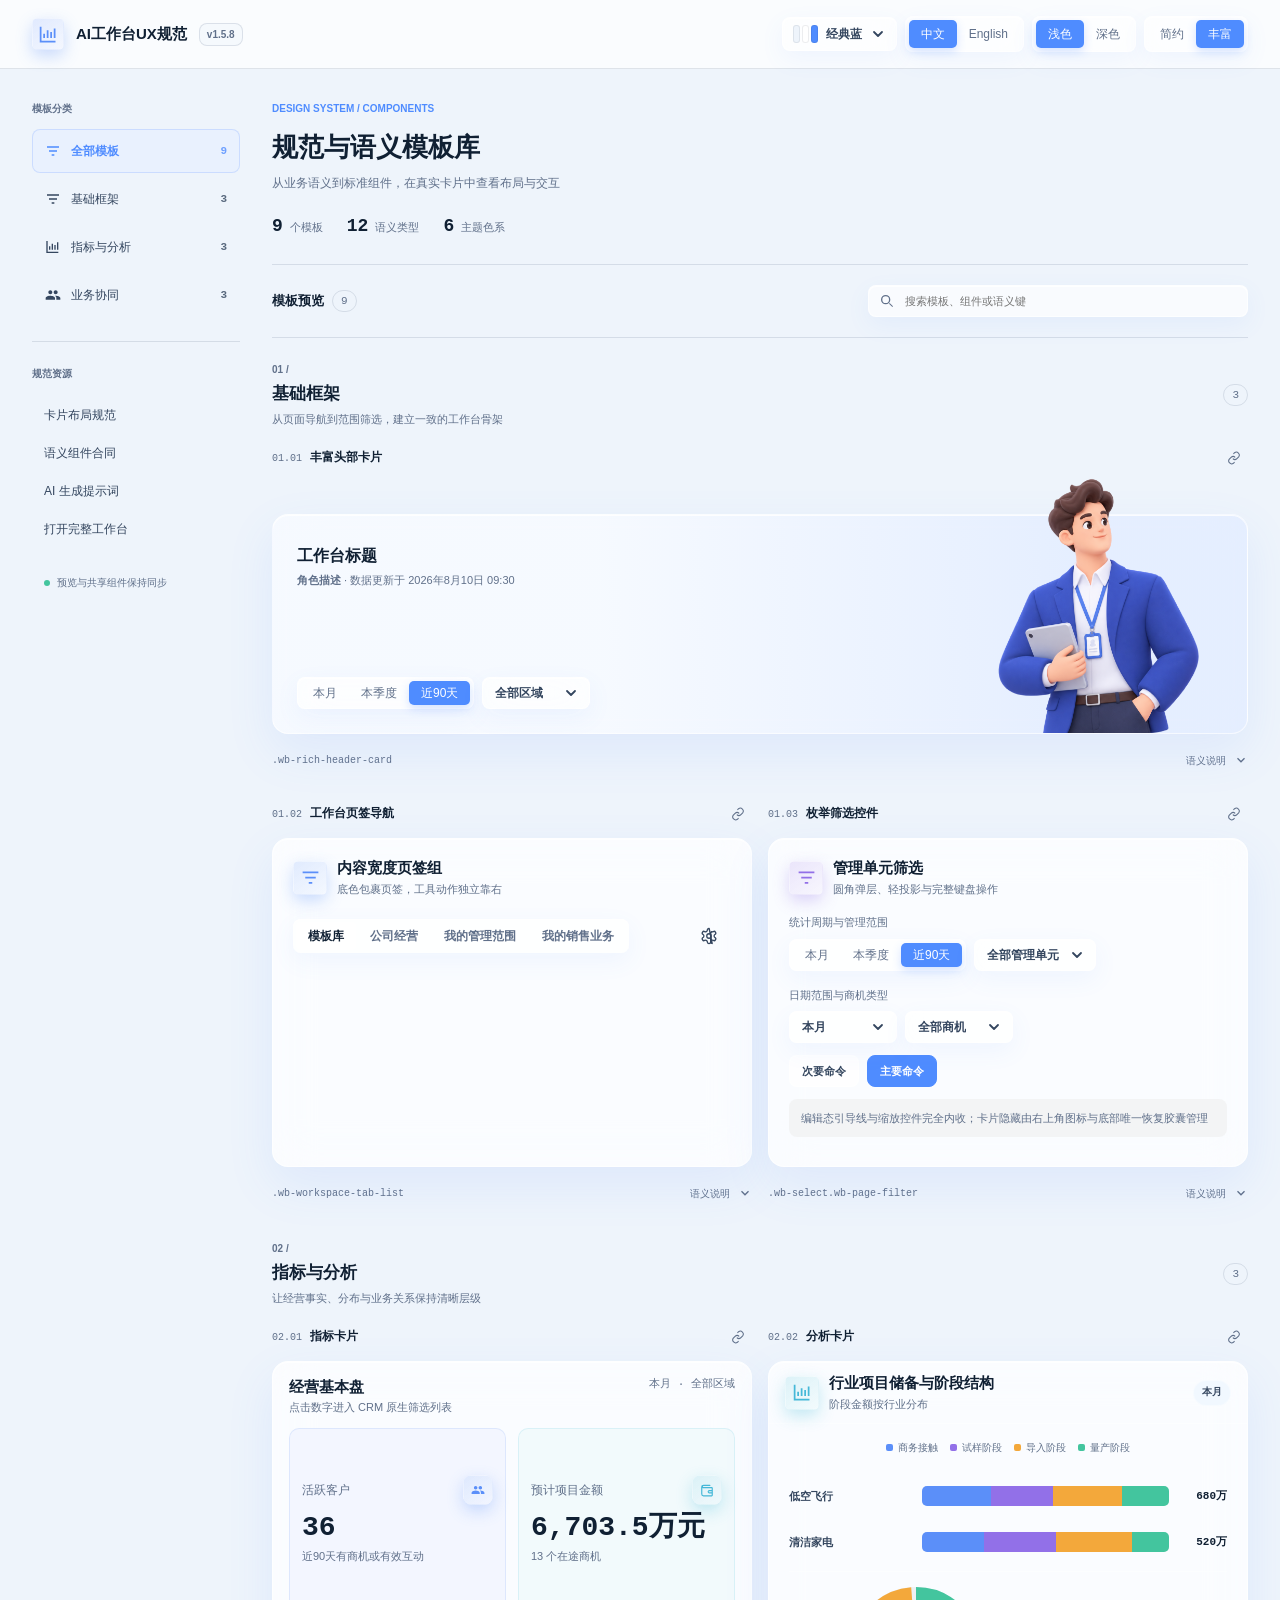
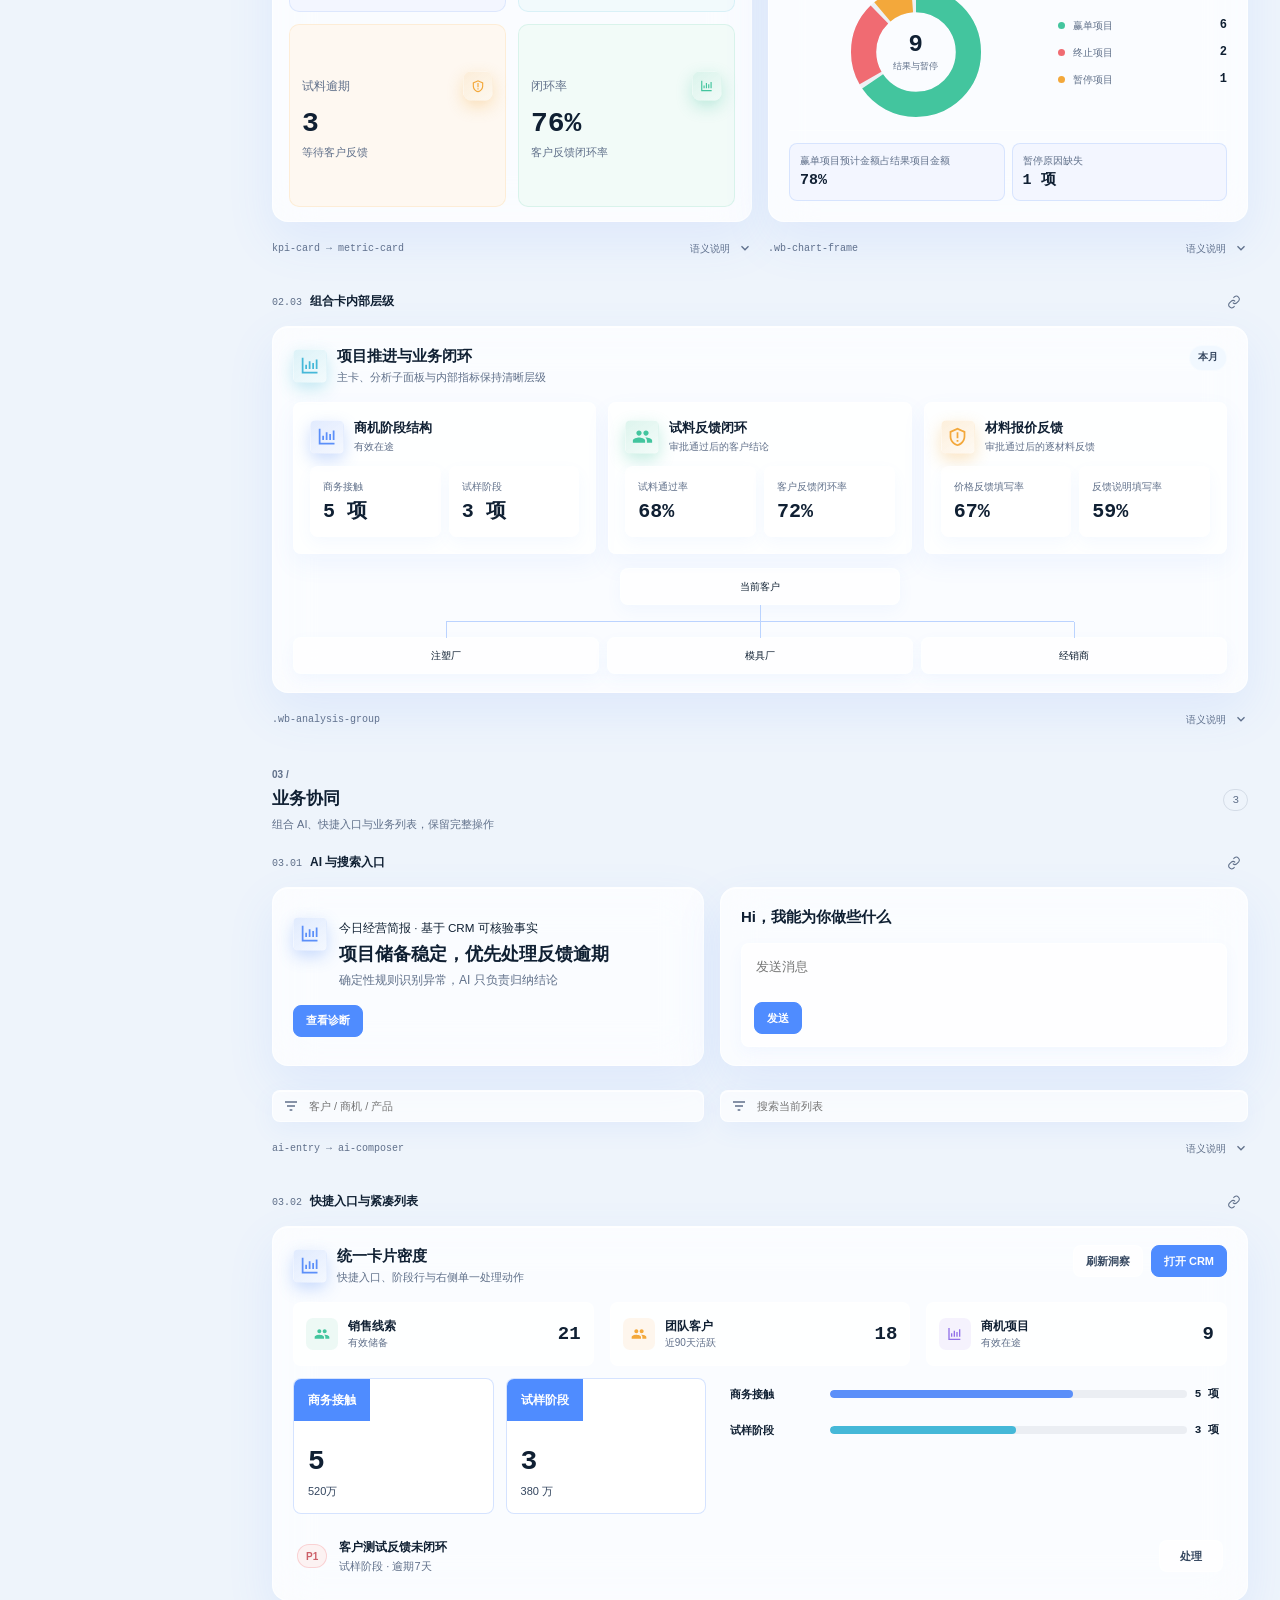
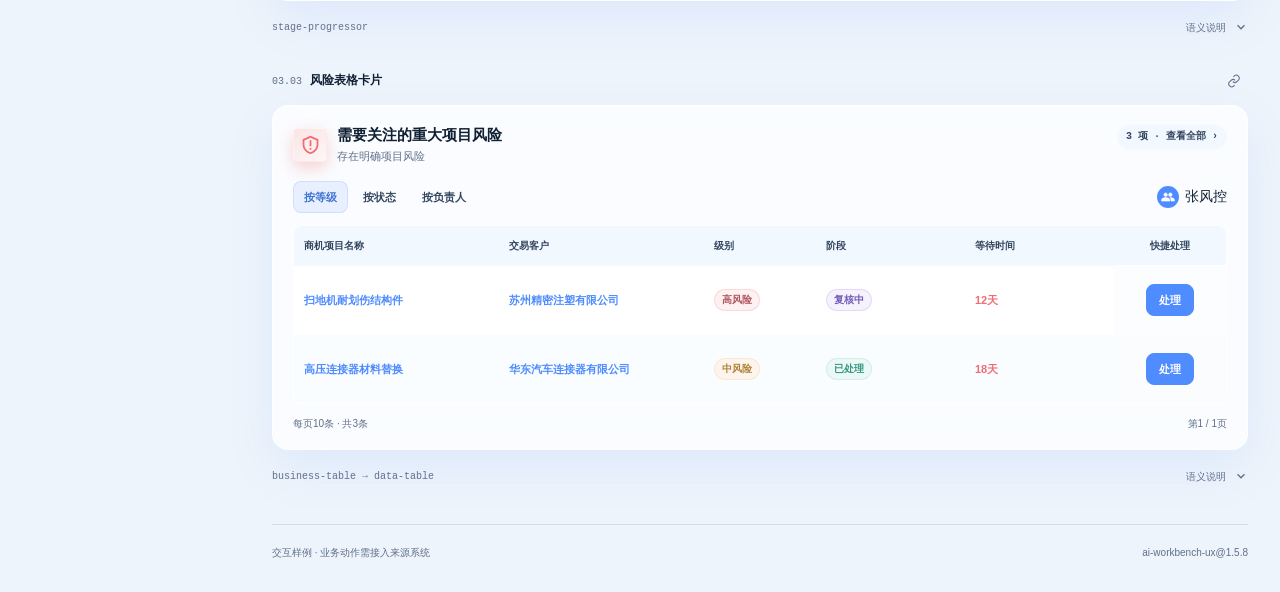
==== commit 98a60c30: "Publish fx-workbench-ux v1.5.8 catalog layout and semantic templates" ====
--- a/assets/workbench-runtime/workbench-card-library/index.html
+++ b/assets/workbench-runtime/workbench-card-library/index.html
@@ -1,83 +1,18 @@
 <!doctype html>
-<html lang="zh-CN" data-color-theme="classic" data-theme="light">
-<head>
-  <meta charset="utf-8">
-  <meta name="viewport" content="width=device-width, initial-scale=1">
-  <title>AI工作台UX规范</title>
-  <link rel="icon" href="data:,">
-  <link rel="stylesheet" href="./components.css">
-  <style>
-    .catalog { max-width: 1180px; margin: 0 auto; padding: 24px; }
-    .catalog-toolbar { display: flex; align-items: flex-start; justify-content: space-between; gap: 16px; margin-bottom: 20px; }
-    .catalog-toolbar h1 { margin: 0; font-size: 22px; line-height: 30px; letter-spacing: 0; }
-    .catalog-toolbar p { margin: 3px 0 0; color: var(--wb-text-muted); font-size: 12px; }
-    .catalog-actions { display: flex; flex: 0 0 auto; align-items: center; justify-content: flex-end; gap: 8px; }
-    .palette-picker { position: relative; }
-    .palette-trigger { display: flex; min-width: 112px; height: var(--wb-control-height); align-items: center; gap: 8px; padding: 0 10px; color: var(--wb-text-secondary); background: var(--wb-control-surface); border: 1px solid var(--wb-border); border-radius: var(--wb-radius-sm); box-shadow: var(--wb-shadow-control); font-size: 12px; font-weight: 650; backdrop-filter: blur(18px) saturate(var(--wb-glass-saturation)); -webkit-backdrop-filter: blur(18px) saturate(var(--wb-glass-saturation)); }
-    .palette-trigger > span:nth-child(2) { flex: 1; text-align: left; white-space: nowrap; }
-    .palette-current-swatch, .palette-swatch { display: grid; flex: 0 0 auto; grid-template-columns: repeat(3, 7px); gap: 2px; }
-    .palette-current-swatch i, .palette-swatch i { width: 7px; height: 18px; border: 1px solid color-mix(in srgb, var(--wb-text) 8%, transparent); border-radius: 3px; }
-    .palette-current-swatch i:nth-child(1) { background: var(--wb-bg); }
-    .palette-current-swatch i:nth-child(2) { background: var(--wb-surface-strong); }
-    .palette-current-swatch i:nth-child(3) { background: var(--wb-accent); }
-    .palette-menu { position: absolute; top: calc(100% + 7px); right: 0; z-index: 20; display: grid; width: 180px; gap: 3px; padding: 6px; background: var(--wb-surface-strong); border: 1px solid var(--wb-border); border-radius: 10px; box-shadow: var(--wb-shadow); backdrop-filter: blur(var(--wb-glass-blur)) saturate(var(--wb-glass-saturation)); -webkit-backdrop-filter: blur(var(--wb-glass-blur)) saturate(var(--wb-glass-saturation)); }
-    .palette-menu[hidden] { display: none; }
-    .palette-option { display: flex; width: 100%; min-height: 40px; align-items: center; gap: 10px; padding: 0 9px; color: var(--wb-text-secondary); background: transparent; border: 1px solid transparent; border-radius: 7px; font-size: 12px; text-align: left; }
-    .palette-option:hover { color: var(--wb-text); background: color-mix(in srgb, var(--wb-accent) 7%, transparent); }
-    .palette-option[aria-checked="true"] { color: var(--wb-text); background: color-mix(in srgb, var(--wb-accent) 10%, transparent); border-color: color-mix(in srgb, var(--wb-accent) 24%, transparent); font-weight: 700; }
-    .palette-option > span:last-child { flex: 1; }
-    .catalog-grid { display: grid; grid-template-columns: repeat(2, minmax(0, 1fr)); gap: var(--wb-gap-md); }
-    .span-2 { grid-column: 1 / -1; }
-    .component-label { margin: 0 0 8px 2px; color: var(--wb-text-muted); font-size: 10px; font-weight: 700; text-transform: uppercase; }
-    .demo-stack { display: grid; gap: 14px; }
-    .chart-row { display: grid; grid-template-columns: 76px minmax(0, 1fr) 48px; align-items: center; gap: 10px; min-height: 34px; }
-    .chart-row > span { color: var(--wb-text-secondary); font-size: 11px; font-weight: 650; }
-    .chart-row > b { font-family: var(--wb-font-number); font-size: 11px; text-align: right; }
-    .demo-chart-split { display: grid; grid-template-columns: minmax(132px, 1.2fr) minmax(118px, .8fr); align-items: center; gap: 16px; padding-top: 14px; border-top: 1px solid var(--wb-border-soft); }
-    .demo-donut { --wb-chart-size: 132px; --wb-chart-hover-stroke: 29; justify-self: center; }
-    .demo-donut > span { position: absolute; inset: 0; display: grid; align-content: center; place-items: center; color: var(--wb-text-muted); font-size: 9px; line-height: 14px; pointer-events: none; }
-    .demo-donut > span b { color: var(--wb-text); font-family: var(--wb-font-number); font-size: 24px; line-height: 28px; }
-    .demo-outcome-list { display: grid; gap: 9px; }
-    .demo-outcome-list div { display: grid; grid-template-columns: 8px minmax(0, 1fr) auto; align-items: center; gap: 7px; color: var(--wb-text-muted); font-size: 10px; }
-    .demo-outcome-list i { width: 7px; height: 7px; background: var(--wb-tone); border-radius: 50%; }
-    .demo-outcome-list b { color: var(--wb-text); font-family: var(--wb-font-number); font-size: 12px; }
-    .control-demo { display: flex; min-height: 96px; flex-wrap: wrap; align-items: flex-start; gap: 12px; padding-top: 4px; }
-    .catalog-filter-row { display: flex; min-width: 0; align-items: center; justify-content: space-between; gap: 12px; margin-bottom: 12px; }
-    .control-demo.wb-page-control-group { width: max-content; max-width: 100%; flex-wrap: nowrap; overflow-x: auto; }
-    .control-demo .wb-select { width: min(100%, 260px); }
-    .catalog-quick-grid { grid-template-columns: repeat(3, minmax(0, 1fr)); }
-    .catalog-density-grid { display: grid; grid-template-columns: minmax(0, .9fr) minmax(0, 1.1fr); gap: var(--wb-gap-md); }
-    .catalog-composite-demo { margin-top: 2px; }
-    .catalog-subpanel-head { display: grid; grid-template-columns: 34px minmax(0, 1fr); align-items: center; gap: 10px; margin-bottom: 12px; }
-    .catalog-subpanel-head h3 { margin: 0; color: var(--wb-text); font-size: 13px; line-height: 18px; letter-spacing: 0; }
-    .catalog-subpanel-head p { margin: 2px 0 0; color: var(--wb-text-muted); font-size: 10px; line-height: 15px; }
-    .catalog-inner-tile-grid { display: grid; grid-template-columns: repeat(2, minmax(0, 1fr)); gap: var(--wb-gap-xs); }
-    .catalog-inner-tile-grid small, .catalog-inner-tile-grid strong { display: block; }
-    .catalog-inner-tile-grid small { color: var(--wb-text-muted); font-size: 10px; }
-    .catalog-inner-tile-grid strong { margin-top: 6px; color: var(--wb-text); font-family: var(--wb-font-number); font-size: 20px; line-height: 24px; }
-    .catalog-relation-demo { margin-top: 14px; }
-    .catalog-relation-demo > .wb-relation-tier:first-child { width: min(100%, 280px); justify-self: center; }
-    .catalog-relation-demo .wb-relation-node { padding: 10px; font-size: 10px; text-align: center; }
-    @media (max-width: 900px) { .catalog-toolbar { align-items: stretch; flex-direction: column; } .catalog-actions { justify-content: flex-start; } .palette-menu { right: auto; left: 0; } .catalog-grid, .catalog-density-grid { grid-template-columns: 1fr; } .span-2 { grid-column: auto; } }
-    @media (max-width: 760px) { .catalog { padding: 14px 12px 24px; } .catalog-grid, .catalog-quick-grid { grid-template-columns: 1fr; } .span-2 { grid-column: auto; } .catalog-actions, .catalog-filter-row { align-items: stretch; flex-wrap: wrap; } .palette-picker { flex: 1 1 100%; } .palette-trigger { width: 100%; } }
-  </style>
-</head>
-<body>
-  <svg width="0" height="0" aria-hidden="true" style="position:absolute">
+<html lang="zh-CN" data-color-theme="classic" data-theme="light" data-wb-style="rich">
+<head><meta charset="utf-8"><meta name="viewport" content="width=device-width,initial-scale=1"><title>规范与语义模板库</title><link rel="icon" href="data:,"><link rel="stylesheet" href="./tokens.css"><link rel="stylesheet" href="./components.css"><link rel="stylesheet" href="./cards/catalog-examples/card.css"></head>
+<body class="wb-library-page">  <svg width="0" height="0" aria-hidden="true" style="position:absolute">
     <symbol id="icon-chart" viewBox="0 0 24 24"><path d="M4 19h16v2H2V3h2v16Zm4-3H6v-5h2v5Zm4 0h-2V7h2v9Zm4 0h-2V9h2v7Zm4 0h-2V5h2v11Z"/></symbol>
     <symbol id="icon-risk" viewBox="0 0 24 24"><path d="M12 2 3 6v6c0 5.25 3.84 9.74 9 10.8 5.16-1.06 9-5.55 9-10.8V6l-9-4Zm0 2.18L19 7.3V12c0 4.12-2.91 7.83-7 8.74C7.91 19.83 5 16.12 5 12V7.3l7-3.12ZM11 7h2v7h-2V7Zm0 9h2v2h-2v-2Z"/></symbol>
     <symbol id="icon-users" viewBox="0 0 24 24"><path d="M16 11c1.66 0 3-1.34 3-3s-1.34-3-3-3-3 1.34-3 3 1.34 3 3 3ZM8 11c1.66 0 3-1.34 3-3S9.66 5 8 5 5 6.34 5 8s1.34 3 3 3Zm0 2c-2.33 0-7 1.17-7 3.5V19h14v-2.5C15 14.17 10.33 13 8 13Zm8 0c-.29 0-.62.02-.97.05 1.16.84 1.97 1.97 1.97 3.45V19h6v-2.5c0-2.33-4.67-3.5-7-3.5Z"/></symbol>
     <symbol id="icon-filter" viewBox="0 0 24 24"><path d="M3 5h18v2H3V5Zm3 6h12v2H6v-2Zm4 6h4v2h-4v-2Z"/></symbol>
     <symbol id="icon-wallet" viewBox="0 0 24 24"><path d="M20 7H6a1 1 0 0 1 0-2h11a1 1 0 0 0 0-2H6a4 4 0 0 0-4 4v12a4 4 0 0 0 4 4h14a2 2 0 0 0 2-2V9a2 2 0 0 0-2-2Zm0 14H6a2 2 0 0 1-2-2V8.46A3.97 3.97 0 0 0 6 9h14v3h-4a3 3 0 0 0 0 6h4v3Zm0-5h-4a1 1 0 0 1 0-2h4v2Z"/></symbol>
-  </svg>
-
-  <main class="catalog">
-    <header class="catalog-toolbar wb-header">
-      <div class="wb-title-group"><h1 data-i18n="pageTitle">AI工作台UX规范</h1><p data-i18n="pageSubtitle">ai-workbench-ux@1.5.7 · 组件与视觉回归目录</p></div>
-      <div class="catalog-actions">
+  <symbol id="icon-search" viewBox="0 0 24 24"><path d="M10 3a7 7 0 1 0 0 14 7 7 0 0 0 0-14Zm0 2a5 5 0 1 1 0 10 5 5 0 0 1 0-10Zm6 10 5 5-1 1-5-5 1-1Z"/></symbol></svg>
+<a class="wb-library-skip" href="#library-content">Skip to templates / 跳至模板</a>
+<header class="wb-library-topbar"><a href="./index.html" class="wb-library-brand"><span class="wb-icon is-blue"><svg aria-hidden="true"><use href="#icon-chart"/></svg></span><span data-i18n="libraryBrand">AI工作台UX规范</span><small>v1.5.8</small></a>      <div class="wb-library-actions">
         <div class="palette-picker">
           <button class="palette-trigger" type="button" aria-haspopup="menu" aria-expanded="false" data-palette-trigger data-i18n-aria="paletteControl">
-            <span class="palette-current-swatch" aria-hidden="true"><i></i><i></i><i></i></span><span data-palette-name>经典蓝</span><span aria-hidden="true">▾</span>
+            <span class="palette-current-swatch" aria-hidden="true"><i></i><i></i><i></i></span><span data-palette-name>经典蓝</span><svg class="wb-select-chevron" viewBox="0 0 16 16" aria-hidden="true"><path d="m4 6 4 4 4-4"/></svg>
           </button>
           <div class="palette-menu" role="menu" data-palette-menu data-i18n-aria="paletteMenu" hidden>
             <button class="palette-option" type="button" role="menuitemradio" aria-checked="true" data-color-choice="classic"><span class="palette-swatch" aria-hidden="true"><i style="background:#eef4fb"></i><i style="background:#fff"></i><i style="background:#4f8cff"></i></span><span data-i18n="paletteClassic">经典蓝</span></button>
@@ -88,143 +23,43 @@
             <button class="palette-option" type="button" role="menuitemradio" aria-checked="false" data-color-choice="graphite"><span class="palette-swatch" aria-hidden="true"><i style="background:#f1f4f6"></i><i style="background:#fff"></i><i style="background:#425a70"></i></span><span data-i18n="paletteGraphite">中性灰</span></button>
           </div>
         </div>
-        <div class="wb-segmented" role="tablist" data-i18n-aria="languageControl">
+        <div class="wb-segmented" role="group" data-i18n-aria="languageControl">
           <button type="button" aria-selected="true" data-language-choice="zh">中文</button>
           <button type="button" aria-selected="false" data-language-choice="en">English</button>
         </div>
-        <div class="wb-segmented" role="tablist" data-i18n-aria="appearanceControl">
+        <div class="wb-segmented" role="group" data-i18n-aria="appearanceControl">
           <button type="button" aria-selected="true" data-theme-choice="light" data-i18n="light">浅色</button>
           <button type="button" aria-selected="false" data-theme-choice="dark" data-i18n="dark">深色</button>
         </div>
-        <div class="wb-segmented" role="tablist" data-i18n-aria="styleControl">
+        <div class="wb-segmented" role="group" data-i18n-aria="styleControl">
           <button type="button" aria-selected="false" data-style-choice="minimal" data-i18n="minimal">简约</button>
           <button type="button" aria-selected="true" data-style-choice="rich" data-i18n="rich">丰富</button>
         </div>
       </div>
-    </header>
-
-    <div class="catalog-grid wb-equal-grid wb-compact-tail-grid wb-card-composition" data-wb-editing="false" data-wb-grid-key="catalog-main" data-wb-edit-scope="catalog" data-wb-empty="false">
-      <section class="span-2" data-wb-card-key="rich-header-card-example" data-wb-default-grid="catalog-main" data-wb-card-grid="catalog-main" data-wb-span="all">
-        <p class="component-label" data-i18n="richHeaderCard">丰富头部卡片</p>
-        <header class="wb-header wb-rich-header-card" aria-labelledby="catalogRichHeaderTitle" data-wb-role-image="总监.png">
+</header>
+<div class="wb-library-shell">
+<aside class="wb-library-sidebar"><p class="wb-library-eyebrow" data-i18n="libraryNav">模板分类</p><nav class="wb-library-nav" aria-label="模板分类" data-i18n-aria="libraryNav"><button type="button" data-library-filter="all" aria-pressed="true"><svg><use href="#icon-filter"/></svg><span data-i18n="allTemplates">全部模板</span><b>9</b></button><button type="button" data-library-filter="foundation" aria-pressed="false"><svg><use href="#icon-filter"/></svg><span data-i18n="group1">基础框架</span><b>3</b></button><button type="button" data-library-filter="insights" aria-pressed="false"><svg><use href="#icon-chart"/></svg><span data-i18n="group2">指标与分析</span><b>3</b></button><button type="button" data-library-filter="workflow" aria-pressed="false"><svg><use href="#icon-users"/></svg><span data-i18n="group3">业务协同</span><b>3</b></button></nav><div class="wb-library-resources"><p class="wb-library-eyebrow" data-i18n="resources">规范资源</p><a href="./CARD_SPEC.md" data-i18n="cardSpec">卡片布局规范</a><a href="./SEMANTIC_COMPONENTS.md" data-i18n="semanticSpec">语义组件合同</a><a href="./AI_PROMPT.md" data-i18n="promptSpec">AI 生成提示词</a><a href="../fxiaoke-workbench-canvas.html" data-i18n="openCanvas">打开完整工作台</a></div><div class="wb-library-sidebar-note"><span class="wb-library-dot"></span><span data-i18n="previewNote">预览与共享组件保持同步</span></div></aside>
+<main class="wb-library-main" id="library-content" tabindex="-1"><header class="wb-library-intro"><div class="wb-library-eyebrow">DESIGN SYSTEM / COMPONENTS</div><h1 data-i18n="pageTitle">规范与语义模板库</h1><p data-i18n="pageSubtitle">从业务语义到标准组件，在真实卡片中查看布局与交互</p><div class="wb-library-stats"><span><b>9</b><span data-i18n="catalogCount">个模板</span></span><span><b>12</b><span data-i18n="semanticCount">语义类型</span></span><span><b>6</b><span data-i18n="paletteCount">主题色系</span></span></div></header>
+<div class="wb-library-searchbar"><div><strong data-i18n="browseTemplates">模板预览</strong><span class="wb-library-count" id="library-result-count" role="status" aria-live="polite">9</span></div><label class="wb-search-field"><svg aria-hidden="true"><use href="#icon-search"/></svg><input id="library-search" type="search" data-i18n-aria="searchCatalog" data-i18n-placeholder="searchCatalog" aria-label="搜索模板、组件或语义键" placeholder="搜索模板、组件或语义键"><button type="button" id="library-clear" aria-label="清除筛选" data-i18n-aria="clearSearch" hidden><svg viewBox="0 0 24 24" aria-hidden="true"><path d="m6 6 12 12M6 18 18 6"/></svg></button></label></div>
+<div class="wb-library-empty" id="library-empty" hidden><h2 data-i18n="emptyTitle">没有匹配的模板</h2><p data-i18n="emptyDesc">试试“指标”“筛选”或 data-table</p><button class="wb-compact-action" id="library-reset" type="button" data-i18n="clearSearch">清除筛选</button></div>
+<section class="wb-library-group" data-library-section="foundation" aria-labelledby="foundation-title"><header class="wb-library-group-head"><div><div class="wb-library-eyebrow">01 / <span data-i18n="group1">基础框架</span></div><h2 id="foundation-title" data-i18n="group1">基础框架</h2><p data-i18n="groupDesc1">从页面导航到范围筛选，建立一致的工作台骨架</p></div><span class="wb-library-count" data-group-count>3</span></header><div class="wb-library-grid" data-wb-grid-key="catalog-foundation" data-wb-edit-scope="catalog"><section class="wb-library-item is-wide" id="rich-header-card-example" data-wb-card-key="rich-header-card-example" data-library-group="foundation" data-wb-default-grid="catalog-foundation" data-wb-card-grid="catalog-foundation">
+          <div class="wb-library-item-head"><h3><span class="wb-library-index">01.01</span><span data-i18n="richHeaderCard"></span></h3><a href="#rich-header-card-example" class="wb-library-permalink" aria-label="定位此模板" data-i18n-aria="permalink"><svg viewBox="0 0 24 24" aria-hidden="true"><path d="M10 13a5 5 0 0 0 7 0l3-3a5 5 0 0 0-7-7l-2 2M14 11a5 5 0 0 0-7 0l-3 3a5 5 0 0 0 7 7l2-2"/></svg></a></div>
+          <div class="wb-library-preview">        <header class="wb-header wb-rich-header-card" aria-labelledby="catalogRichHeaderTitle" data-wb-role-image="总监.png">
           <div class="wb-title-group"><h1 id="catalogRichHeaderTitle" data-i18n="workbenchTitle">工作台标题</h1><p><strong data-i18n="roleDescription">角色描述</strong> · <span data-i18n="dataUpdated">数据更新于 2026年8月10日 09:30</span></p></div>
           <div class="wb-page-control-group">
             <div class="wb-segmented wb-page-period" role="group" data-i18n-aria="reportingPeriod" aria-label="统计周期" data-wb-semantic="reporting-period" data-wb-component="segmented-control"><button type="button" aria-pressed="false" data-i18n="month">本月</button><button type="button" aria-pressed="false" data-i18n="quarter">本季度</button><button type="button" aria-pressed="true" data-i18n="last90Days">近90天</button></div>
             <div class="wb-select wb-page-filter" data-wb-select data-wb-semantic="enum-filter" data-wb-component="composite-select" data-i18n-aria="regionFilter" aria-label="区域筛选">
-              <select class="wb-select-native" aria-label="区域筛选" data-i18n-aria="regionFilter" data-wb-select-native data-wb-field-key="region" data-wb-field-label="区域" data-wb-field-type="enum"><option value="all">全部区域</option><option value="east">华东</option></select>
+              <select class="wb-select-native" aria-label="区域筛选" data-i18n-aria="regionFilter" data-wb-select-native data-wb-field-key="region" data-wb-field-label="区域" data-wb-field-type="enum"><option value="all" data-i18n="allRegions">全部区域</option><option value="east" data-i18n="eastChina">华东</option></select>
               <button class="wb-select-trigger" type="button" aria-label="区域筛选" data-i18n-aria="regionFilter" aria-haspopup="listbox" aria-expanded="false" aria-controls="catalogRichHeaderRegionMenu" data-wb-select-trigger hidden><span class="wb-select-value" data-wb-select-value>全部区域</span><svg class="wb-select-chevron" viewBox="0 0 16 16" aria-hidden="true"><path d="m4 6 4 4 4-4"/></svg></button>
               <div class="wb-select-menu" id="catalogRichHeaderRegionMenu" role="listbox" aria-label="区域筛选" data-i18n-aria="regionFilter" data-wb-select-menu hidden><button class="wb-select-option" type="button" role="option" aria-selected="true" data-value="all" data-wb-select-option data-i18n="allRegions">全部区域</button><button class="wb-select-option" type="button" role="option" aria-selected="false" data-value="east" data-wb-select-option data-i18n="eastChina">华东</button></div>
             </div>
           </div>
           <figure class="wb-rich-header-role" aria-hidden="true"><img src="role-image/总监.png" alt="" draggable="false"></figure>
-        </header>
-      </section>
-      <section data-wb-card-key="metric-card-example" data-wb-default-grid="catalog-main" data-wb-card-grid="catalog-main">
-        <p class="component-label" data-i18n="metricCard">指标卡片</p>
-        <article class="wb-card wb-compact-baseline-card" data-wb-semantic="kpi-card" data-wb-component="metric-card" aria-labelledby="catalogBaselineTitle">
-          <header class="wb-card-head">
-            <div class="wb-baseline-head-copy"><h2 id="catalogBaselineTitle" data-i18n="baseTitle">经营基本盘</h2><p data-i18n="baseDesc">点击数字进入 CRM 原生筛选列表</p></div>
-            <span class="wb-baseline-meta" data-i18n="periodAll">本月 · 全部区域</span>
-          </header>
-          <div class="wb-summary-metric-grid wb-metric-grid">
-            <button class="wb-metric is-blue wb-route-target" type="button" data-wb-route="customer-insight" data-wb-field-key="active-customers" data-wb-field-label="活跃客户" data-wb-field-type="number" data-wb-unit="家" data-wb-value="36"><span class="wb-metric-label"><span data-i18n="activeCustomers">活跃客户</span><svg aria-hidden="true"><use href="#icon-users"/></svg></span><strong>36</strong><small data-i18n="activeDesc">近90天有商机或有效互动</small></button>
-            <button class="wb-metric is-cyan wb-route-target" type="button" data-wb-route="opportunity-insight" data-wb-field-key="expected-amount" data-wb-field-label="预计项目金额" data-wb-field-type="amount" data-wb-unit="万元" data-wb-value="6703.5"><span class="wb-metric-label"><span data-i18n="expectedAmount">预计项目金额</span><svg class="wb-semantic-icon" aria-hidden="true"><use href="#icon-wallet"/></svg></span><strong data-i18n="expectedAmountValue">6,703.5万元</strong><small data-i18n="pipelineCount">13 个在途商机</small></button>
-            <button class="wb-metric is-orange" type="button" data-wb-field-key="overdue-trials" data-wb-field-label="试料逾期" data-wb-field-type="number" data-wb-unit="项" data-wb-value="3"><span class="wb-metric-label"><span data-i18n="sampleOverdue">试料逾期</span><svg aria-hidden="true"><use href="#icon-risk"/></svg></span><strong>3</strong><small data-i18n="waitFeedback">等待客户反馈</small></button>
-            <button class="wb-metric is-green" type="button" data-wb-field-key="closure-rate" data-wb-field-label="闭环率" data-wb-field-type="rate" data-wb-unit="%" data-wb-value="76"><span class="wb-metric-label"><span data-i18n="closureRate">闭环率</span><svg aria-hidden="true"><use href="#icon-chart"/></svg></span><strong>76%</strong><small data-i18n="feedbackClosure">客户反馈闭环率</small></button>
-          </div>
-        </article>
-      </section>
-
-      <section class="span-2" data-wb-card-key="ai-search-example" data-wb-default-grid="catalog-main" data-wb-card-grid="catalog-main" data-wb-span="all">
-        <p class="component-label" data-i18n="semanticEntries">AI 与搜索入口</p>
-        <div class="catalog-density-grid">
-          <article class="wb-card wb-ai-summary" data-wb-semantic="ai-summary" data-wb-component="ai-brief" aria-labelledby="catalogAiSummaryTitle">
-            <div class="wb-ai-summary-copy"><span class="wb-icon is-blue"><svg aria-hidden="true"><use href="#icon-chart"/></svg></span><div><small data-i18n="aiBriefMeta">今日经营简报 · 基于 CRM 可核验事实</small><h2 id="catalogAiSummaryTitle" data-i18n="aiBriefTitle">项目储备稳定，优先处理反馈逾期</h2><p data-i18n="aiBriefDesc">确定性规则识别异常，AI 只负责归纳结论</p></div></div>
-            <button class="wb-compact-action is-primary" type="button" data-i18n="viewDiagnosis">查看诊断</button>
-          </article>
-          <article class="wb-card wb-ai-entry" data-wb-semantic="ai-entry" data-wb-component="ai-composer" aria-labelledby="catalogAiEntryTitle">
-            <header class="wb-card-head"><div class="wb-baseline-head-copy"><h2 id="catalogAiEntryTitle" data-i18n="aiEntryTitle">Hi，我能为你做些什么</h2></div></header>
-            <form class="wb-ai-composer"><textarea aria-label="向经营助手提问" data-i18n-aria="askAssistant" placeholder="发送消息" data-wb-field-key="query" data-wb-field-label="向经营助手提问" data-wb-field-type="query"></textarea><div class="wb-action-row"><button class="wb-compact-action is-primary" type="submit" data-i18n="send">发送</button></div></form>
-          </article>
-        </div>
-        <div class="catalog-density-grid" style="margin-top:12px;">
-          <label class="wb-search-field" data-wb-semantic="global-search" data-wb-component="search-field" aria-label="全局搜索"><svg aria-hidden="true"><use href="#icon-filter"/></svg><input type="search" aria-label="全局搜索" data-i18n-aria="globalSearch" data-i18n-placeholder="globalSearchPlaceholder" placeholder="客户 / 商机 / 产品" data-wb-field-key="query" data-wb-field-label="全局搜索关键词" data-wb-field-type="query"></label>
-          <label class="wb-search-field" data-wb-semantic="list-search" data-wb-component="search-field" aria-label="列表搜索"><svg aria-hidden="true"><use href="#icon-filter"/></svg><input type="search" aria-label="列表搜索" data-i18n-aria="listSearch" data-i18n-placeholder="listSearchPlaceholder" placeholder="搜索当前列表" data-wb-field-key="query" data-wb-field-label="列表搜索关键词" data-wb-field-type="query"></label>
-        </div>
-      </section>
-
-      <section data-wb-card-key="analysis-card-example" data-wb-default-grid="catalog-main" data-wb-card-grid="catalog-main">
-        <p class="component-label" data-i18n="analysisCard">分析卡片</p>
-        <article class="wb-card wb-flush-card">
-          <header class="wb-card-head wb-flush-head">
-            <div class="wb-title-group"><span class="wb-icon is-cyan"><svg aria-hidden="true"><use href="#icon-chart"/></svg></span><div><h2 data-i18n="industryTitle">行业项目储备与阶段结构</h2><p data-i18n="industryDesc">阶段金额按行业分布</p></div></div>
-            <span class="wb-title-meta" data-i18n="month">本月</span>
-          </header>
-          <div class="demo-stack wb-flush-body">
-            <div class="chart-row"><span data-i18n="lowAltitude">低空飞行</span><div class="wb-stack" data-i18n-aria="lowAltitudeAria" aria-label="低空飞行 680万"><i class="wb-chart-interactive" role="img" aria-label="商务接触 190万，占 27.9%" tabindex="0" style="--value:28%;--wb-tone:var(--wb-blue)" data-chart-title-zh="低空飞行" data-chart-title-en="Low-altitude aviation" data-chart-detail-zh="商务接触：190 万（27.9%）" data-chart-detail-en="Business contact: CNY 1.9m (27.9%)"></i><i class="wb-chart-interactive" role="img" aria-label="试样阶段 170万，占 25%" tabindex="0" style="--value:25%;--wb-tone:var(--wb-purple)" data-chart-title-zh="低空飞行" data-chart-title-en="Low-altitude aviation" data-chart-detail-zh="试样阶段：170 万（25.0%）" data-chart-detail-en="Trial stage: CNY 1.7m (25.0%)"></i><i class="wb-chart-interactive" role="img" aria-label="导入阶段 190万，占 27.9%" tabindex="0" style="--value:28%;--wb-tone:var(--wb-orange)" data-chart-title-zh="低空飞行" data-chart-title-en="Low-altitude aviation" data-chart-detail-zh="导入阶段：190 万（27.9%）" data-chart-detail-en="Introduction stage: CNY 1.9m (27.9%)"></i><i class="wb-chart-interactive" role="img" aria-label="量产阶段 130万，占 19.2%" tabindex="0" style="--value:19%;--wb-tone:var(--wb-green)" data-chart-title-zh="低空飞行" data-chart-title-en="Low-altitude aviation" data-chart-detail-zh="量产阶段：130 万（19.2%）" data-chart-detail-en="Mass production: CNY 1.3m (19.2%)"></i></div><b data-i18n="amount680">680万</b></div>
-            <div class="chart-row"><span data-i18n="cleaningAppliance">清洁家电</span><div class="wb-stack" data-i18n-aria="cleaningAria" aria-label="清洁家电 520万"><i class="wb-chart-interactive" role="img" aria-label="商务接触 130万，占 25%" tabindex="0" style="--value:25%;--wb-tone:var(--wb-blue)" data-chart-title-zh="清洁家电" data-chart-title-en="Cleaning appliances" data-chart-detail-zh="商务接触：130 万（25.0%）" data-chart-detail-en="Business contact: CNY 1.3m (25.0%)"></i><i class="wb-chart-interactive" role="img" aria-label="试样阶段 150万，占 28.8%" tabindex="0" style="--value:29%;--wb-tone:var(--wb-purple)" data-chart-title-zh="清洁家电" data-chart-title-en="Cleaning appliances" data-chart-detail-zh="试样阶段：150 万（28.8%）" data-chart-detail-en="Trial stage: CNY 1.5m (28.8%)"></i><i class="wb-chart-interactive" role="img" aria-label="导入阶段 160万，占 30.8%" tabindex="0" style="--value:31%;--wb-tone:var(--wb-orange)" data-chart-title-zh="清洁家电" data-chart-title-en="Cleaning appliances" data-chart-detail-zh="导入阶段：160 万（30.8%）" data-chart-detail-en="Introduction stage: CNY 1.6m (30.8%)"></i><i class="wb-chart-interactive" role="img" aria-label="量产阶段 80万，占 15.4%" tabindex="0" style="--value:15%;--wb-tone:var(--wb-green)" data-chart-title-zh="清洁家电" data-chart-title-en="Cleaning appliances" data-chart-detail-zh="量产阶段：80 万（15.4%）" data-chart-detail-en="Mass production: CNY 0.8m (15.4%)"></i></div><b data-i18n="amount520">520万</b></div>
-            <div class="demo-chart-split wb-chart-frame">
-              <div class="wb-donut-chart demo-donut"><svg viewBox="0 0 136 136" role="group" aria-label="商机结果与暂停分布"><circle class="wb-donut-track" cx="68" cy="68" r="54" pathLength="100" stroke-width="26"></circle><circle class="wb-donut-segment wb-chart-interactive" role="img" aria-label="赢单项目 6，占 66.7%" tabindex="0" cx="68" cy="68" r="54" pathLength="100" stroke-width="26" style="--wb-tone:var(--wb-green);--dash:65.5;--offset:0" data-chart-title-zh="商机结果与暂停" data-chart-title-en="Opportunity outcomes and pauses" data-chart-detail-zh="赢单项目：6 项（66.7%）" data-chart-detail-en="Won projects: 6 (66.7%)"></circle><circle class="wb-donut-segment wb-chart-interactive" role="img" aria-label="终止项目 2，占 22.2%" tabindex="0" cx="68" cy="68" r="54" pathLength="100" stroke-width="26" style="--wb-tone:var(--wb-red);--dash:21;--offset:-66.7" data-chart-title-zh="商机结果与暂停" data-chart-title-en="Opportunity outcomes and pauses" data-chart-detail-zh="终止项目：2 项（22.2%）" data-chart-detail-en="Terminated projects: 2 (22.2%)"></circle><circle class="wb-donut-segment wb-chart-interactive" role="img" aria-label="暂停项目 1，占 11.1%" tabindex="0" cx="68" cy="68" r="54" pathLength="100" stroke-width="26" style="--wb-tone:var(--wb-orange);--dash:9.9;--offset:-88.9" data-chart-title-zh="商机结果与暂停" data-chart-title-en="Opportunity outcomes and pauses" data-chart-detail-zh="暂停项目：1 项（11.1%）" data-chart-detail-en="Paused projects: 1 (11.1%)"></circle></svg><span><b>9</b><span data-i18n="outcomeTotal">结果与暂停</span></span></div>
-              <div class="demo-outcome-list"><div><i style="--wb-tone:var(--wb-green)"></i><span data-i18n="wonProjects">赢单项目</span><b>6</b></div><div><i style="--wb-tone:var(--wb-red)"></i><span data-i18n="terminatedProjects">终止项目</span><b>2</b></div><div><i style="--wb-tone:var(--wb-orange)"></i><span data-i18n="pausedProjects">暂停项目</span><b>1</b></div></div>
-            </div>
-            <div class="wb-fact-list wb-soft-metric-grid"><div class="wb-soft-metric is-blue"><span data-i18n="wonAmountShare">赢单项目预计金额占结果项目金额</span><b>78%</b></div><div class="wb-soft-metric is-orange"><span data-i18n="missingPauseReason">暂停原因缺失</span><b data-i18n="oneItem">1 项</b></div></div>
-          </div>
-        </article>
-      </section>
-
-      <section class="span-2" data-wb-card-key="composite-hierarchy-example" data-wb-default-grid="catalog-main" data-wb-card-grid="catalog-main" data-wb-span="all">
-        <p class="component-label" data-i18n="compositeCard">组合卡内部层级</p>
-        <article class="wb-card">
-          <header class="wb-card-head">
-            <div class="wb-title-group"><span class="wb-icon is-cyan"><svg aria-hidden="true"><use href="#icon-chart"/></svg></span><div><h2 data-i18n="compositeTitle">项目推进与业务闭环</h2><p data-i18n="compositeDesc">主卡、分析子面板与内部指标保持清晰层级</p></div></div>
-            <span class="wb-title-meta" data-i18n="month">本月</span>
-          </header>
-          <div class="wb-analysis-group catalog-composite-demo">
-            <section class="wb-subpanel"><div class="catalog-subpanel-head"><span class="wb-icon is-blue"><svg aria-hidden="true"><use href="#icon-chart"/></svg></span><div><h3 data-i18n="stageStructure">商机阶段结构</h3><p data-i18n="validPipeline">有效在途</p></div></div><div class="catalog-inner-tile-grid"><div class="wb-inner-tile"><small data-i18n="businessContact">商务接触</small><strong data-i18n="fiveItems">5 项</strong></div><div class="wb-inner-tile"><small data-i18n="trialStage">试样阶段</small><strong data-i18n="threeItems">3 项</strong></div></div></section>
-            <section class="wb-subpanel"><div class="catalog-subpanel-head"><span class="wb-icon is-green"><svg aria-hidden="true"><use href="#icon-users"/></svg></span><div><h3 data-i18n="trialClosure">试料反馈闭环</h3><p data-i18n="approvedResults">审批通过后的客户结论</p></div></div><div class="catalog-inner-tile-grid"><div class="wb-inner-tile"><small data-i18n="trialPassRate">试料通过率</small><strong>68%</strong></div><div class="wb-inner-tile"><small data-i18n="feedbackClosure">客户反馈闭环率</small><strong>72%</strong></div></div></section>
-            <section class="wb-subpanel"><div class="catalog-subpanel-head"><span class="wb-icon is-orange"><svg aria-hidden="true"><use href="#icon-risk"/></svg></span><div><h3 data-i18n="quoteFeedback">材料报价反馈</h3><p data-i18n="approvedQuotes">审批通过后的逐材料反馈</p></div></div><div class="catalog-inner-tile-grid"><div class="wb-inner-tile"><small data-i18n="priceFeedbackRate">价格反馈填写率</small><strong>67%</strong></div><div class="wb-inner-tile"><small data-i18n="descriptionRate">反馈说明填写率</small><strong>59%</strong></div></div></section>
-          </div>
-          <div class="wb-relation-flow is-three-way catalog-relation-demo" data-i18n-aria="relationDemoAria" aria-label="三分支客户关系">
-            <div class="wb-relation-tier" data-i18n-aria="currentTierAria" aria-label="当前客户"><article class="wb-relation-node" data-i18n="currentCustomer">当前客户</article></div>
-            <div class="wb-relation-branch" aria-hidden="true"></div>
-            <div class="wb-relation-tier" data-i18n-aria="downstreamTierAria" aria-label="三个下游客户"><div class="wb-relation-children"><article class="wb-relation-node" data-i18n="downstreamCustomer">注塑厂</article><article class="wb-relation-node" data-i18n="downstreamMold">模具厂</article><article class="wb-relation-node" data-i18n="downstreamAgent">经销商</article></div></div>
-          </div>
-        </article>
-      </section>
-
-      <section class="span-2" data-wb-card-key="density-components-example" data-wb-default-grid="catalog-main" data-wb-card-grid="catalog-main" data-wb-span="all">
-        <p class="component-label" data-i18n="densityComponents">快捷入口与紧凑列表</p>
-        <article class="wb-card">
-          <header class="wb-card-head">
-            <div class="wb-title-group"><span class="wb-icon is-blue"><svg aria-hidden="true"><use href="#icon-chart"/></svg></span><div><h2 data-i18n="densityTitle">统一卡片密度</h2><p data-i18n="densityDesc">快捷入口、阶段行与右侧单一处理动作</p></div></div>
-            <div class="wb-compact-action-group"><button class="wb-inline-action wb-compact-action" type="button" data-i18n="refreshInsight">刷新洞察</button><button class="wb-primary-action wb-compact-action" type="button" data-i18n="openCrm">打开 CRM</button></div>
-          </header>
-          <div class="demo-stack">
-            <div class="wb-quick-grid catalog-quick-grid">
-              <article class="wb-quick-card is-composite"><button class="wb-quick-card-main" type="button"><span class="wb-quick-icon is-green"><svg aria-hidden="true"><use href="#icon-users"/></svg></span><span class="wb-quick-copy"><b data-i18n="salesLeads">销售线索</b><small data-i18n="validReserve">有效储备</small></span><strong>21</strong></button><button class="wb-hover-action" type="button" data-i18n-aria="createSalesLead" aria-label="新建销售线索"><svg viewBox="0 0 24 24" aria-hidden="true"><path d="M19 11h-6V5h-2v6H5v2h6v6h2v-6h6v-2Z"/></svg></button></article>
-              <button class="wb-quick-card" type="button"><span class="wb-quick-icon is-orange"><svg aria-hidden="true"><use href="#icon-users"/></svg></span><span class="wb-quick-copy"><b data-i18n="teamCustomers">团队客户</b><small data-i18n="active90">近90天活跃</small></span><strong>18</strong></button>
-              <button class="wb-quick-card" type="button"><span class="wb-quick-icon is-purple"><svg aria-hidden="true"><use href="#icon-chart"/></svg></span><span class="wb-quick-copy"><b data-i18n="opportunityProjects">商机项目</b><small data-i18n="validPipeline">有效在途</small></span><strong>9</strong></button>
-            </div>
-            <div class="catalog-density-grid">
-              <div class="wb-stage-progressor" role="list" aria-label="商机阶段推进器" data-wb-semantic="stage-progressor" data-wb-component="stage-progressor">
-                <button class="wb-stage-step" role="listitem" type="button" data-wb-stage-index="1" data-wb-field-key="business-contact" data-wb-field-label="商务接触" data-wb-field-type="enum"><span class="wb-stage-step-head" data-i18n="businessContact">商务接触</span><span class="wb-stage-step-body"><strong data-wb-field-key="count" data-wb-field-label="数量" data-wb-field-type="number" data-wb-unit="项" data-wb-value="5">5</strong><small data-wb-field-key="amount" data-wb-field-label="预计金额" data-wb-field-type="amount" data-wb-unit="万" data-wb-value="520">520 万</small></span></button>
-                <button class="wb-stage-step" role="listitem" type="button" data-wb-stage-index="2" data-wb-field-key="trial-stage" data-wb-field-label="试样阶段" data-wb-field-type="enum"><span class="wb-stage-step-head" data-i18n="trialStage">试样阶段</span><span class="wb-stage-step-body"><strong data-wb-field-key="count" data-wb-field-label="数量" data-wb-field-type="number" data-wb-unit="项" data-wb-value="3">3</strong><small data-wb-field-key="amount" data-wb-field-label="预计金额" data-wb-field-type="amount" data-wb-unit="万" data-wb-value="380">380 万</small></span></button>
-              </div>
-              <div class="wb-compact-row-list">
-                <button class="wb-compact-row" type="button"><span data-i18n="businessContact">商务接触</span><span class="wb-progress-track"><span class="wb-progress-fill" style="--value:68%;--wb-tone:var(--wb-blue)"></span></span><b data-i18n="fiveItems">5 项</b></button>
-                <button class="wb-compact-row" type="button"><span data-i18n="trialStage">试样阶段</span><span class="wb-progress-track"><span class="wb-progress-fill" style="--value:52%;--wb-tone:var(--wb-cyan)"></span></span><b data-i18n="threeItems">3 项</b></button>
-              </div>
-              <div class="wb-inline-action-list">
-                <article class="wb-inline-action-item"><span class="wb-stage is-risk">P1</span><span class="wb-inline-action-copy"><b data-i18n="feedbackPending">客户测试反馈未闭环</b><small data-i18n="overdueSeven">试样阶段 · 逾期7天</small></span><button class="wb-inline-action wb-compact-action" type="button" data-i18n="handle">处理</button></article>
-              </div>
-            </div>
-          </div>
-        </article>
-      </section>
-
-      <section class="span-2" data-wb-card-key="workspace-tabs-example" data-wb-default-grid="catalog-main" data-wb-card-grid="catalog-main" data-wb-span="all">
-        <p class="component-label" data-i18n="workspaceTabs">工作台页签导航</p>
-        <article class="wb-card">
+        </header></div>
+          <details class="wb-library-contract"><summary><code>.wb-rich-header-card</code><span data-i18n="semanticDetails">语义说明</span><svg viewBox="0 0 16 16" aria-hidden="true"><path d="m4 6 4 4 4-4"/></svg></summary><div class="wb-library-contract-body" data-contract-body><a href="./SEMANTIC_COMPONENTS.md" data-i18n="readSemantic">阅读语义合同</a></div></details>
+        </section><section class="wb-library-item" id="workspace-tabs-example" data-wb-card-key="workspace-tabs-example" data-library-group="foundation" data-wb-default-grid="catalog-foundation" data-wb-card-grid="catalog-foundation">
+          <div class="wb-library-item-head"><h3><span class="wb-library-index">01.02</span><span data-i18n="workspaceTabs"></span></h3><a href="#workspace-tabs-example" class="wb-library-permalink" aria-label="定位此模板" data-i18n-aria="permalink"><svg viewBox="0 0 24 24" aria-hidden="true"><path d="M10 13a5 5 0 0 0 7 0l3-3a5 5 0 0 0-7-7l-2 2M14 11a5 5 0 0 0-7 0l-3 3a5 5 0 0 0 7 7l2-2"/></svg></a></div>
+          <div class="wb-library-preview">        <article class="wb-card">
           <header class="wb-card-head">
             <div class="wb-title-group"><span class="wb-icon is-blue"><svg aria-hidden="true"><use href="#icon-filter"/></svg></span><div><h2 data-i18n="workspaceTabsTitle">内容宽度页签组</h2><p data-i18n="workspaceTabsDesc">底色包裹页签，工具动作独立靠右</p></div></div>
           </header>
@@ -237,17 +72,15 @@
             </div>
             <button class="wb-icon-button" type="button" data-i18n-aria="canvasSettings"><svg viewBox="0 0 24 24" fill="none" stroke="currentColor" stroke-width="1.75" stroke-linecap="round" stroke-linejoin="round" style="fill:none" aria-hidden="true"><path d="M12.22 2h-.44a2 2 0 0 0-2 2v.18a2 2 0 0 1-1 1.73l-.43.25a2 2 0 0 1-2 0l-.15-.08a2 2 0 0 0-2.73.73l-.22.38a2 2 0 0 0 .73 2.73l.15.09a2 2 0 0 1 1 1.74v.5a2 2 0 0 1-1 1.74l-.15.09a2 2 0 0 0-.73 2.73l.22.38a2 2 0 0 0 2.73.73l.15-.08a2 2 0 0 1 2 0l.43.25a2 2 0 0 1 1 1.73V20a2 2 0 0 0 2 2h.44a2 2 0 0 0 2-2v-.18a2 2 0 0 1 1-1.73l.43-.25a2 2 0 0 1 2 0l.15.08a2 2 0 0 0 2.73-.73l.22-.38a2 2 0 0 0-.73-2.73l-.15-.09a2 2 0 0 1-1-1.74v-.5a2 2 0 0 1 1-1.74l.15-.09a2 2 0 0 0 .73-2.73l-.22-.38a2 2 0 0 0-2.73-.73l-.15.08a2 2 0 0 1-2 0l-.43.25a2 2 0 0 1-1 1.73V20a2 2 0 0 0 2 2z"/><circle cx="12" cy="12" r="3"/></svg></button>
           </div>
-        </article>
-      </section>
-
-      <section class="span-2" data-wb-card-key="select-control-example" data-wb-default-grid="catalog-main" data-wb-card-grid="catalog-main" data-wb-span="all">
-        <p class="component-label" data-i18n="selectControl">枚举筛选控件</p>
-        <article class="wb-card">
+        </article></div>
+          <details class="wb-library-contract"><summary><code>.wb-workspace-tab-list</code><span data-i18n="semanticDetails">语义说明</span><svg viewBox="0 0 16 16" aria-hidden="true"><path d="m4 6 4 4 4-4"/></svg></summary><div class="wb-library-contract-body" data-contract-body><a href="./SEMANTIC_COMPONENTS.md" data-i18n="readSemantic">阅读语义合同</a></div></details>
+        </section><section class="wb-library-item" id="select-control-example" data-wb-card-key="select-control-example" data-library-group="foundation" data-wb-default-grid="catalog-foundation" data-wb-card-grid="catalog-foundation">
+          <div class="wb-library-item-head"><h3><span class="wb-library-index">01.03</span><span data-i18n="selectControl"></span></h3><a href="#select-control-example" class="wb-library-permalink" aria-label="定位此模板" data-i18n-aria="permalink"><svg viewBox="0 0 24 24" aria-hidden="true"><path d="M10 13a5 5 0 0 0 7 0l3-3a5 5 0 0 0-7-7l-2 2M14 11a5 5 0 0 0-7 0l-3 3a5 5 0 0 0 7 7l2-2"/></svg></a></div>
+          <div class="wb-library-preview">        <article class="wb-card">
           <header class="wb-card-head">
             <div class="wb-title-group"><span class="wb-icon is-purple"><svg aria-hidden="true"><use href="#icon-filter"/></svg></span><div><h2 data-i18n="selectTitle">管理单元筛选</h2><p data-i18n="selectDesc">圆角弹层、轻投影与完整键盘操作</p></div></div>
           </header>
-          <div class="control-demo wb-page-control-group">
-            <div class="wb-segmented wb-page-period" role="group" aria-label="统计周期" data-i18n-aria="reportingPeriod" data-wb-semantic="reporting-period" data-wb-component="segmented-control">
+          <div class="catalog-filter-demo"><div><label data-i18n="scopeRow">统计周期与管理范围</label><div class="wb-page-control-group">            <div class="wb-segmented wb-page-period" role="group" aria-label="统计周期" data-i18n-aria="reportingPeriod" data-wb-semantic="reporting-period" data-wb-component="segmented-control">
               <button type="button" aria-pressed="false" data-i18n="month">本月</button>
               <button type="button" aria-pressed="false" data-i18n="quarter">本季度</button>
               <button type="button" aria-pressed="true" data-i18n="last90Days">近90天</button>
@@ -263,7 +96,7 @@
                 <button class="wb-select-option" type="button" role="option" aria-selected="false" data-value="pcr" data-i18n="pcrUnit" data-wb-select-option>PCR与共聚酯事业部</button>
               </div>
             </div>
-            <div class="wb-select wb-page-filter" data-wb-select data-wb-semantic="date-range" data-wb-component="composite-select" aria-label="日期范围">
+</div></div><div><label data-i18n="dateRow">日期范围与商机类型</label><div class="wb-page-control-group">            <div class="wb-select wb-page-filter" data-wb-select data-wb-semantic="date-range" data-wb-component="composite-select" aria-label="日期范围">
               <select class="wb-select-native" aria-label="日期范围" data-i18n-aria="dateRange" data-wb-select-native data-wb-field-key="date-range" data-wb-field-label="日期范围" data-wb-field-type="enum"><option value="month" data-i18n="month">本月</option><option value="quarter" data-i18n="quarter">本季度</option><option value="last90" data-i18n="last90Days">近90天</option></select>
               <button class="wb-select-trigger" type="button" aria-label="日期范围" data-i18n-aria="dateRange" aria-haspopup="listbox" aria-expanded="false" aria-controls="catalogDateRangeMenu" data-wb-select-trigger hidden><span class="wb-select-value" data-wb-select-value data-i18n="month">本月</span><svg class="wb-select-chevron" viewBox="0 0 16 16" aria-hidden="true"><path d="m4 6 4 4 4-4"></path></svg></button>
               <div class="wb-select-menu" id="catalogDateRangeMenu" role="listbox" aria-label="日期范围" data-i18n-aria="dateRange" data-wb-select-menu hidden><button class="wb-select-option" type="button" role="option" aria-selected="true" data-value="month" data-i18n="month" data-wb-select-option>本月</button><button class="wb-select-option" type="button" role="option" aria-selected="false" data-value="quarter" data-i18n="quarter" data-wb-select-option>本季度</button><button class="wb-select-option" type="button" role="option" aria-selected="false" data-value="last90" data-i18n="last90Days" data-wb-select-option>近90天</button></div>
@@ -273,18 +106,115 @@
               <button class="wb-select-trigger" type="button" aria-label="商机类型" data-i18n-aria="opportunityType" aria-haspopup="listbox" aria-expanded="false" aria-controls="catalogOpportunityTypeMenu" data-wb-select-trigger hidden><span class="wb-select-value" data-wb-select-value data-i18n="allOpportunities">全部商机</span><svg class="wb-select-chevron" viewBox="0 0 16 16" aria-hidden="true"><path d="m4 6 4 4 4-4"></path></svg></button>
               <div class="wb-select-menu" id="catalogOpportunityTypeMenu" role="listbox" aria-label="商机类型" data-i18n-aria="opportunityType" data-wb-select-menu hidden><button class="wb-select-option" type="button" role="option" aria-selected="true" data-value="all" data-i18n="allOpportunities" data-wb-select-option>全部商机</button><button class="wb-select-option" type="button" role="option" aria-selected="false" data-value="active" data-i18n="validPipeline" data-wb-select-option>有效在途</button></div>
             </div>
-          </div>
+</div></div></div>
           <div class="wb-compact-action-group" style="margin-top:12px;">
             <button class="wb-compact-action" type="button" data-i18n="secondaryCommand">次要命令</button>
             <button class="wb-compact-action is-primary" type="button" data-i18n="primaryCommand">主要命令</button>
           </div>
           <p class="wb-boundary-note" style="margin-top:12px;" data-i18n="editAffordanceNote">编辑态引导线与缩放控件完全内收；卡片隐藏由右上角图标与底部唯一恢复胶囊管理</p>
-        </article>
-      </section>
-
-      <section class="span-2" data-wb-card-key="risk-table-example" data-wb-default-grid="catalog-main" data-wb-card-grid="catalog-main" data-wb-span="all">
-        <p class="component-label" data-i18n="riskTableCard">风险表格卡片</p>
-        <article class="wb-card wb-business-list" data-wb-semantic="business-list" data-wb-component="business-list" aria-labelledby="catalogRiskTitle">
+        </article></div>
+          <details class="wb-library-contract"><summary><code>.wb-select.wb-page-filter</code><span data-i18n="semanticDetails">语义说明</span><svg viewBox="0 0 16 16" aria-hidden="true"><path d="m4 6 4 4 4-4"/></svg></summary><div class="wb-library-contract-body" data-contract-body><a href="./SEMANTIC_COMPONENTS.md" data-i18n="readSemantic">阅读语义合同</a></div></details>
+        </section></div></section><section class="wb-library-group" data-library-section="insights" aria-labelledby="insights-title"><header class="wb-library-group-head"><div><div class="wb-library-eyebrow">02 / <span data-i18n="group2">指标与分析</span></div><h2 id="insights-title" data-i18n="group2">指标与分析</h2><p data-i18n="groupDesc2">让经营事实、分布与业务关系保持清晰层级</p></div><span class="wb-library-count" data-group-count>3</span></header><div class="wb-library-grid" data-wb-grid-key="catalog-insights" data-wb-edit-scope="catalog"><section class="wb-library-item" id="metric-card-example" data-wb-card-key="metric-card-example" data-library-group="insights" data-wb-default-grid="catalog-insights" data-wb-card-grid="catalog-insights">
+          <div class="wb-library-item-head"><h3><span class="wb-library-index">02.01</span><span data-i18n="metricCard"></span></h3><a href="#metric-card-example" class="wb-library-permalink" aria-label="定位此模板" data-i18n-aria="permalink"><svg viewBox="0 0 24 24" aria-hidden="true"><path d="M10 13a5 5 0 0 0 7 0l3-3a5 5 0 0 0-7-7l-2 2M14 11a5 5 0 0 0-7 0l-3 3a5 5 0 0 0 7 7l2-2"/></svg></a></div>
+          <div class="wb-library-preview">        <article class="wb-card wb-compact-baseline-card" data-wb-semantic="kpi-card" data-wb-component="metric-card" aria-labelledby="catalogBaselineTitle">
+          <header class="wb-card-head">
+            <div class="wb-baseline-head-copy"><h2 id="catalogBaselineTitle" data-i18n="baseTitle">经营基本盘</h2><p data-i18n="baseDesc">点击数字进入 CRM 原生筛选列表</p></div>
+            <span class="wb-baseline-meta" data-i18n="periodAll">本月 · 全部区域</span>
+          </header>
+          <div class="wb-summary-metric-grid wb-metric-grid">
+            <button class="wb-metric is-blue wb-route-target" type="button" data-wb-route="customer-insight" data-wb-field-key="active-customers" data-wb-field-label="活跃客户" data-wb-field-type="number" data-wb-unit="家" data-wb-value="36"><span class="wb-metric-label"><span data-i18n="activeCustomers">活跃客户</span><svg aria-hidden="true"><use href="#icon-users"/></svg></span><strong>36</strong><small data-i18n="activeDesc">近90天有商机或有效互动</small></button>
+            <button class="wb-metric is-cyan wb-route-target" type="button" data-wb-route="opportunity-insight" data-wb-field-key="expected-amount" data-wb-field-label="预计项目金额" data-wb-field-type="amount" data-wb-unit="万元" data-wb-value="6703.5"><span class="wb-metric-label"><span data-i18n="expectedAmount">预计项目金额</span><svg class="wb-semantic-icon" aria-hidden="true"><use href="#icon-wallet"/></svg></span><strong data-i18n="expectedAmountValue">6,703.5万元</strong><small data-i18n="pipelineCount">13 个在途商机</small></button>
+            <button class="wb-metric is-orange" type="button" data-wb-field-key="overdue-trials" data-wb-field-label="试料逾期" data-wb-field-type="number" data-wb-unit="项" data-wb-value="3"><span class="wb-metric-label"><span data-i18n="sampleOverdue">试料逾期</span><svg aria-hidden="true"><use href="#icon-risk"/></svg></span><strong>3</strong><small data-i18n="waitFeedback">等待客户反馈</small></button>
+            <button class="wb-metric is-green" type="button" data-wb-field-key="closure-rate" data-wb-field-label="闭环率" data-wb-field-type="rate" data-wb-unit="%" data-wb-value="76"><span class="wb-metric-label"><span data-i18n="closureRate">闭环率</span><svg aria-hidden="true"><use href="#icon-chart"/></svg></span><strong>76%</strong><small data-i18n="feedbackClosure">客户反馈闭环率</small></button>
+          </div>
+        </article></div>
+          <details class="wb-library-contract"><summary><code>kpi-card → metric-card</code><span data-i18n="semanticDetails">语义说明</span><svg viewBox="0 0 16 16" aria-hidden="true"><path d="m4 6 4 4 4-4"/></svg></summary><div class="wb-library-contract-body" data-contract-body><a href="./SEMANTIC_COMPONENTS.md" data-i18n="readSemantic">阅读语义合同</a></div></details>
+        </section><section class="wb-library-item" id="analysis-card-example" data-wb-card-key="analysis-card-example" data-library-group="insights" data-wb-default-grid="catalog-insights" data-wb-card-grid="catalog-insights">
+          <div class="wb-library-item-head"><h3><span class="wb-library-index">02.02</span><span data-i18n="analysisCard"></span></h3><a href="#analysis-card-example" class="wb-library-permalink" aria-label="定位此模板" data-i18n-aria="permalink"><svg viewBox="0 0 24 24" aria-hidden="true"><path d="M10 13a5 5 0 0 0 7 0l3-3a5 5 0 0 0-7-7l-2 2M14 11a5 5 0 0 0-7 0l-3 3a5 5 0 0 0 7 7l2-2"/></svg></a></div>
+          <div class="wb-library-preview">        <article class="wb-card wb-flush-card">
+          <header class="wb-card-head wb-flush-head">
+            <div class="wb-title-group"><span class="wb-icon is-cyan"><svg aria-hidden="true"><use href="#icon-chart"/></svg></span><div><h2 data-i18n="industryTitle">行业项目储备与阶段结构</h2><p data-i18n="industryDesc">阶段金额按行业分布</p></div></div>
+            <span class="wb-title-meta" data-i18n="month">本月</span>
+          </header>
+          <div class="demo-stack wb-flush-body"><div class="wb-chart-legend"><span><i style="--wb-tone:var(--wb-blue)"></i><span data-i18n="businessContact"></span></span><span><i style="--wb-tone:var(--wb-purple)"></i><span data-i18n="trialStage"></span></span><span><i style="--wb-tone:var(--wb-orange)"></i><span data-i18n="importStage"></span></span><span><i style="--wb-tone:var(--wb-green)"></i><span data-i18n="massProduction"></span></span></div>
+            <div class="chart-row"><span data-i18n="lowAltitude">低空飞行</span><div class="wb-stack" data-i18n-aria="lowAltitudeAria" aria-label="低空飞行 680万"><i class="wb-chart-interactive" role="img" aria-label="商务接触 190万，占 27.9%" tabindex="0" style="--value:28%;--wb-tone:var(--wb-blue)" data-chart-title-zh="低空飞行" data-chart-title-en="Low-altitude aviation" data-chart-detail-zh="商务接触：190 万（27.9%）" data-chart-detail-en="Business contact: CNY 1.9m (27.9%)"></i><i class="wb-chart-interactive" role="img" aria-label="试样阶段 170万，占 25%" tabindex="0" style="--value:25%;--wb-tone:var(--wb-purple)" data-chart-title-zh="低空飞行" data-chart-title-en="Low-altitude aviation" data-chart-detail-zh="试样阶段：170 万（25.0%）" data-chart-detail-en="Trial stage: CNY 1.7m (25.0%)"></i><i class="wb-chart-interactive" role="img" aria-label="导入阶段 190万，占 27.9%" tabindex="0" style="--value:28%;--wb-tone:var(--wb-orange)" data-chart-title-zh="低空飞行" data-chart-title-en="Low-altitude aviation" data-chart-detail-zh="导入阶段：190 万（27.9%）" data-chart-detail-en="Introduction stage: CNY 1.9m (27.9%)"></i><i class="wb-chart-interactive" role="img" aria-label="量产阶段 130万，占 19.2%" tabindex="0" style="--value:19%;--wb-tone:var(--wb-green)" data-chart-title-zh="低空飞行" data-chart-title-en="Low-altitude aviation" data-chart-detail-zh="量产阶段：130 万（19.2%）" data-chart-detail-en="Mass production: CNY 1.3m (19.2%)"></i></div><b data-i18n="amount680">680万</b></div>
+            <div class="chart-row"><span data-i18n="cleaningAppliance">清洁家电</span><div class="wb-stack" data-i18n-aria="cleaningAria" aria-label="清洁家电 520万"><i class="wb-chart-interactive" role="img" aria-label="商务接触 130万，占 25%" tabindex="0" style="--value:25%;--wb-tone:var(--wb-blue)" data-chart-title-zh="清洁家电" data-chart-title-en="Cleaning appliances" data-chart-detail-zh="商务接触：130 万（25.0%）" data-chart-detail-en="Business contact: CNY 1.3m (25.0%)"></i><i class="wb-chart-interactive" role="img" aria-label="试样阶段 150万，占 28.8%" tabindex="0" style="--value:29%;--wb-tone:var(--wb-purple)" data-chart-title-zh="清洁家电" data-chart-title-en="Cleaning appliances" data-chart-detail-zh="试样阶段：150 万（28.8%）" data-chart-detail-en="Trial stage: CNY 1.5m (28.8%)"></i><i class="wb-chart-interactive" role="img" aria-label="导入阶段 160万，占 30.8%" tabindex="0" style="--value:31%;--wb-tone:var(--wb-orange)" data-chart-title-zh="清洁家电" data-chart-title-en="Cleaning appliances" data-chart-detail-zh="导入阶段：160 万（30.8%）" data-chart-detail-en="Introduction stage: CNY 1.6m (30.8%)"></i><i class="wb-chart-interactive" role="img" aria-label="量产阶段 80万，占 15.4%" tabindex="0" style="--value:15%;--wb-tone:var(--wb-green)" data-chart-title-zh="清洁家电" data-chart-title-en="Cleaning appliances" data-chart-detail-zh="量产阶段：80 万（15.4%）" data-chart-detail-en="Mass production: CNY 0.8m (15.4%)"></i></div><b data-i18n="amount520">520万</b></div>
+            <div class="demo-chart-split wb-chart-frame">
+              <div class="wb-donut-chart demo-donut"><svg viewBox="0 0 136 136" role="group" aria-label="商机结果与暂停分布"><circle class="wb-donut-track" cx="68" cy="68" r="54" pathLength="100" stroke-width="26"></circle><circle class="wb-donut-segment wb-chart-interactive" role="img" aria-label="赢单项目 6，占 66.7%" tabindex="0" cx="68" cy="68" r="54" pathLength="100" stroke-width="26" style="--wb-tone:var(--wb-green);--dash:65.5;--offset:0" data-chart-title-zh="商机结果与暂停" data-chart-title-en="Opportunity outcomes and pauses" data-chart-detail-zh="赢单项目：6 项（66.7%）" data-chart-detail-en="Won projects: 6 (66.7%)"></circle><circle class="wb-donut-segment wb-chart-interactive" role="img" aria-label="终止项目 2，占 22.2%" tabindex="0" cx="68" cy="68" r="54" pathLength="100" stroke-width="26" style="--wb-tone:var(--wb-red);--dash:21;--offset:-66.7" data-chart-title-zh="商机结果与暂停" data-chart-title-en="Opportunity outcomes and pauses" data-chart-detail-zh="终止项目：2 项（22.2%）" data-chart-detail-en="Terminated projects: 2 (22.2%)"></circle><circle class="wb-donut-segment wb-chart-interactive" role="img" aria-label="暂停项目 1，占 11.1%" tabindex="0" cx="68" cy="68" r="54" pathLength="100" stroke-width="26" style="--wb-tone:var(--wb-orange);--dash:9.9;--offset:-88.9" data-chart-title-zh="商机结果与暂停" data-chart-title-en="Opportunity outcomes and pauses" data-chart-detail-zh="暂停项目：1 项（11.1%）" data-chart-detail-en="Paused projects: 1 (11.1%)"></circle></svg><span><b>9</b><span data-i18n="outcomeTotal">结果与暂停</span></span></div>
+              <div class="demo-outcome-list"><div><i style="--wb-tone:var(--wb-green)"></i><span data-i18n="wonProjects">赢单项目</span><b>6</b></div><div><i style="--wb-tone:var(--wb-red)"></i><span data-i18n="terminatedProjects">终止项目</span><b>2</b></div><div><i style="--wb-tone:var(--wb-orange)"></i><span data-i18n="pausedProjects">暂停项目</span><b>1</b></div></div>
+            </div>
+            <div class="wb-fact-list wb-soft-metric-grid"><div class="wb-soft-metric is-blue"><span data-i18n="wonAmountShare">赢单项目预计金额占结果项目金额</span><b>78%</b></div><div class="wb-soft-metric is-orange"><span data-i18n="missingPauseReason">暂停原因缺失</span><b data-i18n="oneItem">1 项</b></div></div>
+          </div>
+        </article></div>
+          <details class="wb-library-contract"><summary><code>.wb-chart-frame</code><span data-i18n="semanticDetails">语义说明</span><svg viewBox="0 0 16 16" aria-hidden="true"><path d="m4 6 4 4 4-4"/></svg></summary><div class="wb-library-contract-body" data-contract-body><a href="./SEMANTIC_COMPONENTS.md" data-i18n="readSemantic">阅读语义合同</a></div></details>
+        </section><section class="wb-library-item is-wide" id="composite-hierarchy-example" data-wb-card-key="composite-hierarchy-example" data-library-group="insights" data-wb-default-grid="catalog-insights" data-wb-card-grid="catalog-insights">
+          <div class="wb-library-item-head"><h3><span class="wb-library-index">02.03</span><span data-i18n="compositeCard"></span></h3><a href="#composite-hierarchy-example" class="wb-library-permalink" aria-label="定位此模板" data-i18n-aria="permalink"><svg viewBox="0 0 24 24" aria-hidden="true"><path d="M10 13a5 5 0 0 0 7 0l3-3a5 5 0 0 0-7-7l-2 2M14 11a5 5 0 0 0-7 0l-3 3a5 5 0 0 0 7 7l2-2"/></svg></a></div>
+          <div class="wb-library-preview">        <article class="wb-card">
+          <header class="wb-card-head">
+            <div class="wb-title-group"><span class="wb-icon is-cyan"><svg aria-hidden="true"><use href="#icon-chart"/></svg></span><div><h2 data-i18n="compositeTitle">项目推进与业务闭环</h2><p data-i18n="compositeDesc">主卡、分析子面板与内部指标保持清晰层级</p></div></div>
+            <span class="wb-title-meta" data-i18n="month">本月</span>
+          </header>
+          <div class="wb-analysis-group catalog-composite-demo">
+            <section class="wb-subpanel"><div class="catalog-subpanel-head"><span class="wb-icon is-blue"><svg aria-hidden="true"><use href="#icon-chart"/></svg></span><div><h3 data-i18n="stageStructure">商机阶段结构</h3><p data-i18n="validPipeline">有效在途</p></div></div><div class="catalog-inner-tile-grid"><div class="wb-inner-tile"><small data-i18n="businessContact">商务接触</small><strong data-i18n="fiveItems">5 项</strong></div><div class="wb-inner-tile"><small data-i18n="trialStage">试样阶段</small><strong data-i18n="threeItems">3 项</strong></div></div></section>
+            <section class="wb-subpanel"><div class="catalog-subpanel-head"><span class="wb-icon is-green"><svg aria-hidden="true"><use href="#icon-users"/></svg></span><div><h3 data-i18n="trialClosure">试料反馈闭环</h3><p data-i18n="approvedResults">审批通过后的客户结论</p></div></div><div class="catalog-inner-tile-grid"><div class="wb-inner-tile"><small data-i18n="trialPassRate">试料通过率</small><strong>68%</strong></div><div class="wb-inner-tile"><small data-i18n="feedbackClosure">客户反馈闭环率</small><strong>72%</strong></div></div></section>
+            <section class="wb-subpanel"><div class="catalog-subpanel-head"><span class="wb-icon is-orange"><svg aria-hidden="true"><use href="#icon-risk"/></svg></span><div><h3 data-i18n="quoteFeedback">材料报价反馈</h3><p data-i18n="approvedQuotes">审批通过后的逐材料反馈</p></div></div><div class="catalog-inner-tile-grid"><div class="wb-inner-tile"><small data-i18n="priceFeedbackRate">价格反馈填写率</small><strong>67%</strong></div><div class="wb-inner-tile"><small data-i18n="descriptionRate">反馈说明填写率</small><strong>59%</strong></div></div></section>
+          </div>
+          <div class="wb-relation-flow is-three-way catalog-relation-demo" data-i18n-aria="relationDemoAria" aria-label="三分支客户关系">
+            <div class="wb-relation-tier" data-i18n-aria="currentTierAria" aria-label="当前客户"><article class="wb-relation-node" data-i18n="currentCustomer">当前客户</article></div>
+            <div class="wb-relation-branch" aria-hidden="true"></div>
+            <div class="wb-relation-tier" data-i18n-aria="downstreamTierAria" aria-label="三个下游客户"><div class="wb-relation-children"><article class="wb-relation-node" data-i18n="downstreamCustomer">注塑厂</article><article class="wb-relation-node" data-i18n="downstreamMold">模具厂</article><article class="wb-relation-node" data-i18n="downstreamAgent">经销商</article></div></div>
+          </div>
+        </article></div>
+          <details class="wb-library-contract"><summary><code>.wb-analysis-group</code><span data-i18n="semanticDetails">语义说明</span><svg viewBox="0 0 16 16" aria-hidden="true"><path d="m4 6 4 4 4-4"/></svg></summary><div class="wb-library-contract-body" data-contract-body><a href="./SEMANTIC_COMPONENTS.md" data-i18n="readSemantic">阅读语义合同</a></div></details>
+        </section></div></section><section class="wb-library-group" data-library-section="workflow" aria-labelledby="workflow-title"><header class="wb-library-group-head"><div><div class="wb-library-eyebrow">03 / <span data-i18n="group3">业务协同</span></div><h2 id="workflow-title" data-i18n="group3">业务协同</h2><p data-i18n="groupDesc3">组合 AI、快捷入口与业务列表，保留完整操作</p></div><span class="wb-library-count" data-group-count>3</span></header><div class="wb-library-grid" data-wb-grid-key="catalog-workflow" data-wb-edit-scope="catalog"><section class="wb-library-item is-wide" id="ai-search-example" data-wb-card-key="ai-search-example" data-library-group="workflow" data-wb-default-grid="catalog-workflow" data-wb-card-grid="catalog-workflow">
+          <div class="wb-library-item-head"><h3><span class="wb-library-index">03.01</span><span data-i18n="semanticEntries"></span></h3><a href="#ai-search-example" class="wb-library-permalink" aria-label="定位此模板" data-i18n-aria="permalink"><svg viewBox="0 0 24 24" aria-hidden="true"><path d="M10 13a5 5 0 0 0 7 0l3-3a5 5 0 0 0-7-7l-2 2M14 11a5 5 0 0 0-7 0l-3 3a5 5 0 0 0 7 7l2-2"/></svg></a></div>
+          <div class="wb-library-preview">        <div class="catalog-density-grid">
+          <article class="wb-card wb-ai-summary" data-wb-semantic="ai-summary" data-wb-component="ai-brief" aria-labelledby="catalogAiSummaryTitle">
+            <div class="wb-ai-summary-copy"><span class="wb-icon is-blue"><svg aria-hidden="true"><use href="#icon-chart"/></svg></span><div><small data-i18n="aiBriefMeta">今日经营简报 · 基于 CRM 可核验事实</small><h2 id="catalogAiSummaryTitle" data-i18n="aiBriefTitle">项目储备稳定，优先处理反馈逾期</h2><p data-i18n="aiBriefDesc">确定性规则识别异常，AI 只负责归纳结论</p></div></div>
+            <button class="wb-compact-action is-primary" type="button" data-i18n="viewDiagnosis">查看诊断</button>
+          </article>
+          <article class="wb-card wb-ai-entry" data-wb-semantic="ai-entry" data-wb-component="ai-composer" aria-labelledby="catalogAiEntryTitle">
+            <header class="wb-card-head"><div class="wb-baseline-head-copy"><h2 id="catalogAiEntryTitle" data-i18n="aiEntryTitle">Hi，我能为你做些什么</h2></div></header>
+            <form class="wb-ai-composer"><textarea aria-label="向经营助手提问" data-i18n-aria="askAssistant" placeholder="发送消息" data-wb-field-key="query" data-wb-field-label="向经营助手提问" data-wb-field-type="query"></textarea><div class="wb-action-row"><button class="wb-compact-action is-primary" type="submit" data-i18n="send">发送</button></div></form>
+          </article>
+        </div>
+        <div class="catalog-density-grid" style="margin-top:12px;">
+          <label class="wb-search-field" data-wb-semantic="global-search" data-wb-component="search-field" aria-label="全局搜索"><svg aria-hidden="true"><use href="#icon-filter"/></svg><input type="search" aria-label="全局搜索" data-i18n-aria="globalSearch" data-i18n-placeholder="globalSearchPlaceholder" placeholder="客户 / 商机 / 产品" data-wb-field-key="query" data-wb-field-label="全局搜索关键词" data-wb-field-type="query"></label>
+          <label class="wb-search-field" data-wb-semantic="list-search" data-wb-component="search-field" aria-label="列表搜索"><svg aria-hidden="true"><use href="#icon-filter"/></svg><input type="search" aria-label="列表搜索" data-i18n-aria="listSearch" data-i18n-placeholder="listSearchPlaceholder" placeholder="搜索当前列表" data-wb-field-key="query" data-wb-field-label="列表搜索关键词" data-wb-field-type="query"></label>
+        </div></div>
+          <details class="wb-library-contract"><summary><code>ai-entry → ai-composer</code><span data-i18n="semanticDetails">语义说明</span><svg viewBox="0 0 16 16" aria-hidden="true"><path d="m4 6 4 4 4-4"/></svg></summary><div class="wb-library-contract-body" data-contract-body><a href="./SEMANTIC_COMPONENTS.md" data-i18n="readSemantic">阅读语义合同</a></div></details>
+        </section><section class="wb-library-item is-wide" id="density-components-example" data-wb-card-key="density-components-example" data-library-group="workflow" data-wb-default-grid="catalog-workflow" data-wb-card-grid="catalog-workflow">
+          <div class="wb-library-item-head"><h3><span class="wb-library-index">03.02</span><span data-i18n="densityComponents"></span></h3><a href="#density-components-example" class="wb-library-permalink" aria-label="定位此模板" data-i18n-aria="permalink"><svg viewBox="0 0 24 24" aria-hidden="true"><path d="M10 13a5 5 0 0 0 7 0l3-3a5 5 0 0 0-7-7l-2 2M14 11a5 5 0 0 0-7 0l-3 3a5 5 0 0 0 7 7l2-2"/></svg></a></div>
+          <div class="wb-library-preview">        <article class="wb-card">
+          <header class="wb-card-head">
+            <div class="wb-title-group"><span class="wb-icon is-blue"><svg aria-hidden="true"><use href="#icon-chart"/></svg></span><div><h2 data-i18n="densityTitle">统一卡片密度</h2><p data-i18n="densityDesc">快捷入口、阶段行与右侧单一处理动作</p></div></div>
+            <div class="wb-compact-action-group"><button class="wb-inline-action wb-compact-action" type="button" data-i18n="refreshInsight">刷新洞察</button><button class="wb-primary-action wb-compact-action" type="button" data-i18n="openCrm">打开 CRM</button></div>
+          </header>
+          <div class="demo-stack">
+            <div class="wb-quick-grid catalog-quick-grid">
+              <article class="wb-quick-card is-composite"><button class="wb-quick-card-main" type="button"><span class="wb-quick-icon is-green"><svg aria-hidden="true"><use href="#icon-users"/></svg></span><span class="wb-quick-copy"><b data-i18n="salesLeads">销售线索</b><small data-i18n="validReserve">有效储备</small></span><strong>21</strong></button><button class="wb-hover-action" type="button" data-i18n-aria="createSalesLead" aria-label="新建销售线索"><svg viewBox="0 0 24 24" aria-hidden="true"><path d="M19 11h-6V5h-2v6H5v2h6v6h2v-6h6v-2Z"/></svg></button></article>
+              <button class="wb-quick-card" type="button"><span class="wb-quick-icon is-orange"><svg aria-hidden="true"><use href="#icon-users"/></svg></span><span class="wb-quick-copy"><b data-i18n="teamCustomers">团队客户</b><small data-i18n="active90">近90天活跃</small></span><strong>18</strong></button>
+              <button class="wb-quick-card" type="button"><span class="wb-quick-icon is-purple"><svg aria-hidden="true"><use href="#icon-chart"/></svg></span><span class="wb-quick-copy"><b data-i18n="opportunityProjects">商机项目</b><small data-i18n="validPipeline">有效在途</small></span><strong>9</strong></button>
+            </div>
+            <div class="catalog-density-grid">
+              <div class="wb-stage-progressor" role="list" aria-label="商机阶段推进器" data-wb-semantic="stage-progressor" data-wb-component="stage-progressor">
+                <button class="wb-stage-step" role="listitem" type="button" data-wb-stage-index="1" data-wb-field-key="business-contact" data-wb-field-label="商务接触" data-wb-field-type="enum"><span class="wb-stage-step-head" data-i18n="businessContact">商务接触</span><span class="wb-stage-step-body"><strong data-wb-field-key="count" data-wb-field-label="数量" data-wb-field-type="number" data-wb-unit="项" data-wb-value="5">5</strong><small data-wb-field-key="amount" data-wb-field-label="预计金额" data-wb-field-type="amount" data-wb-unit="万" data-wb-value="520" data-i18n="amount520">520 万</small></span></button>
+                <button class="wb-stage-step" role="listitem" type="button" data-wb-stage-index="2" data-wb-field-key="trial-stage" data-wb-field-label="试样阶段" data-wb-field-type="enum"><span class="wb-stage-step-head" data-i18n="trialStage">试样阶段</span><span class="wb-stage-step-body"><strong data-wb-field-key="count" data-wb-field-label="数量" data-wb-field-type="number" data-wb-unit="项" data-wb-value="3">3</strong><small data-wb-field-key="amount" data-wb-field-label="预计金额" data-wb-field-type="amount" data-wb-unit="万" data-wb-value="380" data-i18n="amount380">380 万</small></span></button>
+              </div>
+              <div class="wb-compact-row-list">
+                <button class="wb-compact-row" type="button"><span data-i18n="businessContact">商务接触</span><span class="wb-progress-track"><span class="wb-progress-fill" style="--value:68%;--wb-tone:var(--wb-blue)"></span></span><b data-i18n="fiveItems">5 项</b></button>
+                <button class="wb-compact-row" type="button"><span data-i18n="trialStage">试样阶段</span><span class="wb-progress-track"><span class="wb-progress-fill" style="--value:52%;--wb-tone:var(--wb-cyan)"></span></span><b data-i18n="threeItems">3 项</b></button>
+              </div>
+              <div class="wb-inline-action-list">
+                <article class="wb-inline-action-item"><span class="wb-stage is-risk">P1</span><span class="wb-inline-action-copy"><b data-i18n="feedbackPending">客户测试反馈未闭环</b><small data-i18n="overdueSeven">试样阶段 · 逾期7天</small></span><button class="wb-inline-action wb-compact-action" type="button" data-i18n="handle">处理</button></article>
+              </div>
+            </div>
+          </div>
+        </article></div>
+          <details class="wb-library-contract"><summary><code>stage-progressor</code><span data-i18n="semanticDetails">语义说明</span><svg viewBox="0 0 16 16" aria-hidden="true"><path d="m4 6 4 4 4-4"/></svg></summary><div class="wb-library-contract-body" data-contract-body><a href="./SEMANTIC_COMPONENTS.md" data-i18n="readSemantic">阅读语义合同</a></div></details>
+        </section><section class="wb-library-item is-wide" id="risk-table-example" data-wb-card-key="risk-table-example" data-library-group="workflow" data-wb-default-grid="catalog-workflow" data-wb-card-grid="catalog-workflow">
+          <div class="wb-library-item-head"><h3><span class="wb-library-index">03.03</span><span data-i18n="riskTableCard"></span></h3><a href="#risk-table-example" class="wb-library-permalink" aria-label="定位此模板" data-i18n-aria="permalink"><svg viewBox="0 0 24 24" aria-hidden="true"><path d="M10 13a5 5 0 0 0 7 0l3-3a5 5 0 0 0-7-7l-2 2M14 11a5 5 0 0 0-7 0l-3 3a5 5 0 0 0 7 7l2-2"/></svg></a></div>
+          <div class="wb-library-preview">        <article class="wb-card wb-business-list" data-wb-semantic="business-list" data-wb-component="business-list" aria-labelledby="catalogRiskTitle">
           <header class="wb-card-head">
             <div class="wb-title-group"><span class="wb-icon is-red"><svg aria-hidden="true"><use href="#icon-risk"/></svg></span><div><h2 id="catalogRiskTitle" data-i18n="riskTitle">需要关注的重大项目风险</h2><p data-i18n="riskDesc">存在明确项目风险</p></div></div>
             <span class="wb-title-meta" data-i18n="viewAll">3 项 · 查看全部 ›</span>
@@ -307,155 +237,10 @@
             </table>
           </div>
           <div class="wb-table-foot"><span data-i18n="pageSize">每页10条 · 共3条</span><span data-i18n="pageNumber">第1 / 1页</span></div>
-        </article>
-      </section>
-    </div>
-  </main>
-
-  <script>
-    (function () {
-      var messages = {
-        zh: {
-          pageTitle: "AI工作台UX规范", pageSubtitle: "ai-workbench-ux@1.5.7 · 组件与视觉回归目录",
-          paletteControl: "选择色系", paletteMenu: "色系列表", languageControl: "语言切换", appearanceControl: "明暗模式切换", styleControl: "主题风格",
-          workspaceTabs: "工作台页签导航", workspaceTabsTitle: "内容宽度页签组", workspaceTabsDesc: "底色包裹页签，工具动作独立靠右", workspaceTabsAria: "工作台切换", templateLibrary: "模板库", companyOperation: "公司经营", managementScope: "我的管理范围", salesBusiness: "我的销售业务", canvasSettings: "画布设置",
-          paletteClassic: "经典蓝", paletteSpruce: "云杉绿", paletteCoral: "珊瑚橙", paletteIndigo: "靛青", paletteRose: "石墨红", paletteGraphite: "中性灰",
-          richHeaderCard: "丰富头部卡片", workbenchTitle: "工作台标题", roleDescription: "角色描述", dataUpdated: "数据更新于 2026年8月10日 09:30", regionFilter: "区域筛选", allRegions: "全部区域", eastChina: "华东",
-          light: "浅色", dark: "深色", minimal: "简约", rich: "丰富", metricCard: "指标卡片", analysisCard: "分析卡片", riskTableCard: "风险表格卡片", selectControl: "枚举筛选控件", densityComponents: "快捷入口与紧凑列表", compositeCard: "组合卡内部层级", riskGrouping: "风险结果分组", groupByLevel: "按等级", groupByStatus: "按状态", groupByOwner: "按负责人", ownerRisk: "张风控", ownerLegal: "李法务", highRisk: "高风险", mediumRisk: "中风险", reviewing: "复核中", handled: "已处理",
-          compositeTitle: "项目推进与业务闭环", compositeDesc: "主卡、分析子面板与内部指标保持清晰层级", stageStructure: "商机阶段结构", trialClosure: "试料反馈闭环", approvedResults: "审批通过后的客户结论", quoteFeedback: "材料报价反馈", approvedQuotes: "审批通过后的逐材料反馈", trialPassRate: "试料通过率", priceFeedbackRate: "价格反馈填写率", descriptionRate: "反馈说明填写率", relationDemoAria: "三分支客户关系", currentTierAria: "当前客户层级", downstreamTierAria: "三个下游客户层级", currentCustomer: "当前客户", downstreamCustomer: "注塑厂", downstreamMold: "模具厂", downstreamAgent: "经销商",
-          densityTitle: "统一卡片密度", densityDesc: "快捷入口、阶段行与右侧单一处理动作", refreshInsight: "刷新洞察", openCrm: "打开 CRM", secondaryCommand: "次要命令", primaryCommand: "主要命令", editAffordanceNote: "编辑态引导线与缩放控件完全内收；卡片隐藏由右上角图标与底部唯一恢复胶囊管理", salesLeads: "销售线索", validReserve: "有效储备", createSalesLead: "新建销售线索", teamCustomers: "团队客户", active90: "近90天活跃", opportunityProjects: "商机项目", validPipeline: "有效在途", businessContact: "商务接触", trialStage: "试样阶段", fiveItems: "5 项", threeItems: "3 项", feedbackPending: "客户测试反馈未闭环", overdueSeven: "试样阶段 · 逾期7天",
-          selectTitle: "管理单元筛选", selectDesc: "圆角弹层、轻投影与完整键盘操作", reportingPeriod: "统计周期", quarter: "本季度", last90Days: "近90天", managementUnit: "管理单元", allUnits: "全部管理单元", aviationUnit: "低空飞行事业部", cleaningUnit: "清洁家电事业部", energyUnit: "新能源事业部", pcrUnit: "PCR与共聚酯事业部", dateRange: "日期范围", opportunityType: "商机类型", allOpportunities: "全部商机",
-          semanticEntries: "AI 与搜索入口", aiBriefMeta: "今日经营简报 · 基于 CRM 可核验事实", aiBriefTitle: "项目储备稳定，优先处理反馈逾期", aiBriefDesc: "确定性规则识别异常，AI 只负责归纳结论", viewDiagnosis: "查看诊断", aiEntryTitle: "Hi，我能为你做些什么", askAssistant: "向经营助手提问", send: "发送", globalSearch: "全局搜索", globalSearchPlaceholder: "客户 / 商机 / 产品", listSearch: "列表搜索", listSearchPlaceholder: "搜索当前列表",
-          baseTitle: "经营基本盘", baseDesc: "点击数字进入 CRM 原生筛选列表", periodAll: "本月 · 全部区域",
-          activeCustomers: "活跃客户", activeDesc: "近90天有商机或有效互动", expectedAmount: "预计项目金额", expectedAmountValue: "6,703.5万元", pipelineCount: "13 个在途商机", activeOpp: "在途商机", opportunityDesc: "预计金额 6,703.5 万元",
-          sampleOverdue: "试料逾期", waitFeedback: "等待客户反馈", closureRate: "闭环率", feedbackClosure: "客户反馈闭环率",
-          industryTitle: "行业项目储备与阶段结构", industryDesc: "阶段金额按行业分布", month: "本月", lowAltitude: "低空飞行", cleaningAppliance: "清洁家电",
-          lowAltitudeAria: "低空飞行 680万", cleaningAria: "清洁家电 520万", amount680: "680万", amount520: "520万", outcomeTotal: "结果与暂停", wonProjects: "赢单项目", terminatedProjects: "终止项目", pausedProjects: "暂停项目", wonAmountShare: "赢单项目预计金额占结果项目金额", missingPauseReason: "暂停原因缺失", oneItem: "1 项",
-          riskTitle: "需要关注的重大项目风险", riskDesc: "存在明确项目风险", viewAll: "3 项 · 查看全部 ›",
-          opportunityName: "商机项目名称", tradingCustomer: "交易客户", level: "级别", stage: "阶段", waitTime: "等待时间", quickAction: "快捷处理", handle: "处理",
-          project1: "扫地机耐划伤结构件", company1: "苏州精密注塑有限公司", sampleStage: "试样阶段", days12: "12天",
-          project2: "高压连接器材料替换", company2: "华东汽车连接器有限公司", importStage: "导入阶段", days18: "18天",
-          pageSize: "每页10条 · 共3条", pageNumber: "第1 / 1页"
-        },
-        en: {
-          pageTitle: "AI Workbench UX Guidelines", pageSubtitle: "ai-workbench-ux@1.5.7 · Component and visual regression catalog",
-          paletteControl: "Choose color palette", paletteMenu: "Color palettes", languageControl: "Language", appearanceControl: "Appearance", styleControl: "Theme style",
-          workspaceTabs: "Workbench Tab Navigation", workspaceTabsTitle: "Content-width Tab Group", workspaceTabsDesc: "The Surface wraps the tabs while tools remain independently aligned", workspaceTabsAria: "Switch workbench", templateLibrary: "Template Library", companyOperation: "Company Operations", managementScope: "My Management Scope", salesBusiness: "My Sales Business", canvasSettings: "Canvas settings",
-          paletteClassic: "Classic Blue", paletteSpruce: "Spruce Green", paletteCoral: "Coral Orange", paletteIndigo: "Indigo", paletteRose: "Graphite Red", paletteGraphite: "Neutral Gray",
-          richHeaderCard: "Rich Header Card", workbenchTitle: "Workbench title", roleDescription: "Role description", dataUpdated: "Updated August 10, 2026 at 09:30", regionFilter: "Region filter", allRegions: "All regions", eastChina: "East China",
-          light: "Light", dark: "Dark", minimal: "Minimal", rich: "Rich", metricCard: "Metric Card", analysisCard: "Analysis Card", riskTableCard: "Risk Table Card", selectControl: "Enumeration Filter", densityComponents: "Quick Entries and Compact Lists", compositeCard: "Composite Card Hierarchy", riskGrouping: "Risk result grouping", groupByLevel: "By level", groupByStatus: "By status", groupByOwner: "By owner", ownerRisk: "Zhang · Risk", ownerLegal: "Li · Legal", highRisk: "High risk", mediumRisk: "Medium risk", reviewing: "In review", handled: "Handled",
-          compositeTitle: "Project Progress and Business Closure", compositeDesc: "Keep the parent card, analysis subpanels, and inner metrics visually distinct", stageStructure: "Opportunity Stage Mix", trialClosure: "Trial Feedback Closure", approvedResults: "Customer results after approval", quoteFeedback: "Material Quote Feedback", approvedQuotes: "Per-material feedback after approval", trialPassRate: "Trial pass rate", priceFeedbackRate: "Price feedback completion", descriptionRate: "Feedback note completion", relationDemoAria: "Three-branch customer relationship", currentTierAria: "Current customer tier", downstreamTierAria: "Three downstream customer tier", currentCustomer: "Current customer", downstreamCustomer: "Injection molding plant", downstreamMold: "Mold factory", downstreamAgent: "Distributor",
-          densityTitle: "Unified Card Density", densityDesc: "Quick entries, stage rows, and one trailing action", refreshInsight: "Refresh insight", openCrm: "Open CRM", secondaryCommand: "Secondary command", primaryCommand: "Primary command", editAffordanceNote: "Edit guides and resize affordances stay inside card bounds; a top-right icon and one bottom restore capsule manage hidden cards", salesLeads: "Sales leads", validReserve: "Valid reserve", createSalesLead: "Create sales lead", teamCustomers: "Team customers", active90: "Active in 90 days", opportunityProjects: "Opportunities", validPipeline: "Active pipeline", businessContact: "Business contact", trialStage: "Trial stage", fiveItems: "5 items", threeItems: "3 items", feedbackPending: "Customer test feedback pending", overdueSeven: "Trial stage · 7 days overdue",
-          selectTitle: "Management Unit Filter", selectDesc: "Rounded popover, soft shadow, and complete keyboard operation", reportingPeriod: "Reporting period", quarter: "This quarter", last90Days: "Last 90 days", managementUnit: "Management unit", allUnits: "All management units", aviationUnit: "Low-altitude aviation BU", cleaningUnit: "Cleaning appliances BU", energyUnit: "New energy BU", pcrUnit: "PCR and copolyester BU", dateRange: "Date range", opportunityType: "Opportunity type", allOpportunities: "All opportunities",
-          semanticEntries: "AI and Search Entries", aiBriefMeta: "Daily brief · Based on verifiable CRM facts", aiBriefTitle: "Pipeline is stable; resolve overdue feedback first", aiBriefDesc: "Rules identify exceptions; AI only summarizes the conclusion", viewDiagnosis: "View diagnosis", aiEntryTitle: "Hi, what can I help you with?", askAssistant: "Ask the operating assistant", send: "Send", globalSearch: "Global search", globalSearchPlaceholder: "Customers / opportunities / products", listSearch: "List search", listSearchPlaceholder: "Search this list",
-          baseTitle: "Operating Baseline", baseDesc: "Select a number to open the native CRM filtered list", periodAll: "This month · All regions",
-          activeCustomers: "Active customers", activeDesc: "Opportunity or valid interaction in the last 90 days", expectedAmount: "Expected project amount", expectedAmountValue: "CNY 67.035m", pipelineCount: "13 open opportunities", activeOpp: "Open opportunities", opportunityDesc: "Est. amount CNY 67.035m",
-          sampleOverdue: "Overdue trials", waitFeedback: "Awaiting customer feedback", closureRate: "Closure rate", feedbackClosure: "Customer feedback closure rate",
-          industryTitle: "Industry Pipeline and Stage Mix", industryDesc: "Stage amount by industry", month: "This month", lowAltitude: "Low-altitude aviation", cleaningAppliance: "Cleaning appliances",
-          lowAltitudeAria: "Low-altitude aviation, CNY 6.8m", cleaningAria: "Cleaning appliances, CNY 5.2m", amount680: "CNY 6.8m", amount520: "CNY 5.2m", outcomeTotal: "Outcomes and pauses", wonProjects: "Won projects", terminatedProjects: "Terminated projects", pausedProjects: "Paused projects", wonAmountShare: "Won-project amount as a share of outcome amount", missingPauseReason: "Missing pause reason", oneItem: "1 item",
-          riskTitle: "Major Project Risks Requiring Attention", riskDesc: "Projects with identified risks", viewAll: "3 items · View all ›",
-          opportunityName: "Opportunity", tradingCustomer: "Trading customer", level: "Level", stage: "Stage", waitTime: "Waiting time", quickAction: "Quick action", handle: "Handle",
-          project1: "Scratch-resistant robot vacuum component", company1: "Suzhou Precision Injection Molding Co., Ltd.", sampleStage: "Trial stage", days12: "12 days",
-          project2: "High-voltage connector material replacement", company2: "East China Auto Connector Co., Ltd.", importStage: "Introduction stage", days18: "18 days",
-          pageSize: "10 per page · 3 total", pageNumber: "Page 1 / 1"
-        }
-      };
-      var palettes = ["classic", "spruce", "coral", "indigo", "rose", "graphite"];
-      var storageKey = "ai-workbench-ux-catalog";
-      var state = { palette: "classic", theme: "light", style: "rich", language: "zh" };
-      try { Object.assign(state, JSON.parse(localStorage.getItem(storageKey) || "{}")); } catch (error) {}
-      if (!palettes.includes(state.palette)) state.palette = "classic";
-      if (!/^(light|dark)$/.test(state.theme)) state.theme = "light";
-      if (!/^(minimal|rich)$/.test(state.style)) state.style = "rich";
-      if (!/^(zh|en)$/.test(state.language)) state.language = "zh";
-
-      var paletteTrigger = document.querySelector("[data-palette-trigger]");
-      var paletteMenu = document.querySelector("[data-palette-menu]");
-      function saveState() { try { localStorage.setItem(storageKey, JSON.stringify(state)); } catch (error) {} }
-      function closePalette() { paletteMenu.hidden = true; paletteTrigger.setAttribute("aria-expanded", "false"); }
-      function applyPalette() {
-        document.documentElement.dataset.colorTheme = state.palette;
-        document.querySelectorAll("[data-color-choice]").forEach(function (button) {
-          button.setAttribute("aria-checked", String(button.dataset.colorChoice === state.palette));
-        });
-        var paletteKey = "palette" + state.palette.charAt(0).toUpperCase() + state.palette.slice(1);
-        document.querySelector("[data-palette-name]").textContent = messages[state.language][paletteKey];
-      }
-      function applyTheme() {
-        document.documentElement.dataset.theme = state.theme;
-        document.querySelectorAll("[data-theme-choice]").forEach(function (button) {
-          button.setAttribute("aria-selected", String(button.dataset.themeChoice === state.theme));
-        });
-      }
-      function applyStyle() {
-        document.documentElement.dataset.wbStyle = state.style;
-        document.querySelectorAll("[data-style-choice]").forEach(function (button) {
-          button.setAttribute("aria-selected", String(button.dataset.styleChoice === state.style));
-        });
-      }
-      function applyLanguage() {
-        var dictionary = messages[state.language];
-        document.documentElement.lang = state.language === "zh" ? "zh-CN" : "en";
-        document.title = dictionary.pageTitle;
-        document.querySelectorAll("[data-i18n]").forEach(function (element) { element.textContent = dictionary[element.dataset.i18n]; });
-        document.querySelectorAll("[data-i18n-aria]").forEach(function (element) { element.setAttribute("aria-label", dictionary[element.dataset.i18nAria]); });
-        document.querySelectorAll("[data-i18n-placeholder]").forEach(function (element) { element.setAttribute("placeholder", dictionary[element.dataset.i18nPlaceholder]); });
-        document.querySelectorAll("[data-language-choice]").forEach(function (button) {
-          button.setAttribute("aria-selected", String(button.dataset.languageChoice === state.language));
-        });
-        applyPalette();
-        if (window.WorkbenchSelect) window.WorkbenchSelect.refresh(document);
-      }
-
-      paletteTrigger.addEventListener("click", function () {
-        paletteMenu.hidden = !paletteMenu.hidden;
-        paletteTrigger.setAttribute("aria-expanded", String(!paletteMenu.hidden));
-      });
-      document.querySelectorAll("[data-color-choice]").forEach(function (button) {
-        button.addEventListener("click", function () { state.palette = button.dataset.colorChoice; applyPalette(); closePalette(); saveState(); });
-      });
-      document.querySelectorAll("[data-language-choice]").forEach(function (button) {
-        button.addEventListener("click", function () { state.language = button.dataset.languageChoice; applyLanguage(); saveState(); });
-      });
-      document.querySelectorAll("[data-theme-choice]").forEach(function (button) {
-        button.addEventListener("click", function () { state.theme = button.dataset.themeChoice; applyTheme(); saveState(); });
-      });
-      document.querySelectorAll("[data-style-choice]").forEach(function (button) {
-        button.addEventListener("click", function () { state.style = button.dataset.styleChoice; applyStyle(); saveState(); });
-      });
-      document.querySelectorAll(".wb-workspace-tab-list").forEach(function (tabList) {
-        function selectWorkspaceTab(tab, focus) {
-          tabList.querySelectorAll(".wb-workspace-tab").forEach(function (item) {
-            var selected = item === tab;
-            item.setAttribute("aria-selected", String(selected));
-            item.tabIndex = selected ? 0 : -1;
-          });
-          if (focus) tab.focus();
-        }
-        tabList.addEventListener("click", function (event) {
-          var tab = event.target.closest(".wb-workspace-tab");
-          if (!tab || !tabList.contains(tab)) return;
-          selectWorkspaceTab(tab, false);
-        });
-        tabList.addEventListener("keydown", function (event) {
-          if (!["ArrowLeft", "ArrowRight", "Home", "End"].includes(event.key)) return;
-          event.preventDefault();
-          var tabs = Array.from(tabList.querySelectorAll(".wb-workspace-tab"));
-          var index = Math.max(0, tabs.indexOf(document.activeElement));
-          var nextIndex = event.key === "Home" ? 0 : event.key === "End" ? tabs.length - 1 : event.key === "ArrowRight" ? (index + 1) % tabs.length : (index - 1 + tabs.length) % tabs.length;
-          selectWorkspaceTab(tabs[nextIndex], true);
-        });
-      });
-      document.addEventListener("click", function (event) { if (!event.target.closest(".palette-picker")) closePalette(); });
-      document.addEventListener("keydown", function (event) { if (event.key === "Escape") { closePalette(); paletteTrigger.focus(); } });
-
-      applyPalette();
-      applyTheme();
-      applyStyle();
-      applyLanguage();
-    }());
-  </script>
-  <script src="./select-interactions.js"></script>
-  <script src="./chart-interactions.js"></script>
-</body>
-</html>
+        </article></div>
+          <details class="wb-library-contract"><summary><code>business-table → data-table</code><span data-i18n="semanticDetails">语义说明</span><svg viewBox="0 0 16 16" aria-hidden="true"><path d="m4 6 4 4 4-4"/></svg></summary><div class="wb-library-contract-body" data-contract-body><a href="./SEMANTIC_COMPONENTS.md" data-i18n="readSemantic">阅读语义合同</a></div></details>
+        </section></div></section>
+<footer class="wb-library-footer"><span data-i18n="sampleNote">交互样例 · 业务动作需接入来源系统</span><span>ai-workbench-ux@1.5.8</span></footer>
+</main></div><div class="wb-library-toast" id="library-toast" role="status" hidden></div>
+<script src="./select-interactions.js"></script><script src="./chart-interactions.js"></script><script src="./cards/catalog-examples/preferences.js"></script><script src="./cards/catalog-examples/catalog.js"></script>
+</body></html>
--- a/assets/workbench-runtime/workbench-card-library/tokens.css
+++ b/assets/workbench-runtime/workbench-card-library/tokens.css
@@ -0,0 +1,241 @@
+/* ai-workbench-ux@1.5.8: portable canvases embed these shared tokens verbatim. */
+:root {
+  color-scheme: light;
+  --wb-bg: #eef4fb;
+  --wb-accent: #4f8cff;
+  --wb-surface: rgba(255, 255, 255, 0.74);
+  --wb-surface-strong: rgba(255, 255, 255, 0.9);
+  --wb-surface-subtle: rgba(238, 246, 255, 0.72);
+  --wb-subpanel-surface: rgba(255, 255, 255, 0.78);
+  --wb-inner-tile-surface: rgba(255, 255, 255, 0.66);
+  --wb-surface-hover: rgba(255, 255, 255, 0.82);
+  --wb-card-surface: var(--wb-surface);
+  --wb-card-border: rgba(255, 255, 255, 0.64);
+  --wb-card-shadow: var(--wb-shadow);
+  --wb-card-backdrop-filter: blur(var(--wb-glass-blur)) saturate(var(--wb-glass-saturation));
+  --wb-icon-surface: linear-gradient(145deg, color-mix(in srgb, var(--wb-tone) 18%, var(--wb-surface)), color-mix(in srgb, var(--wb-tone) 6%, var(--wb-surface)));
+  --wb-icon-border: transparent;
+  --wb-icon-shadow: 0 6px 16px color-mix(in srgb, var(--wb-tone) 30%, transparent);
+  --wb-minimal-icon-surface-strength: 12%;
+  --wb-minimal-icon-border-strength: 20%;
+  --wb-special-dark-surface: #102033;
+  --wb-special-dark-border: color-mix(in srgb, var(--wb-special-dark-surface) 86%, #ffffff);
+  --wb-special-dark-text: #ffffff;
+  --wb-meta-surface: rgba(238, 246, 255, 0.72);
+  --wb-note-surface: color-mix(in srgb, var(--wb-text) 5%, var(--wb-surface-strong));
+  --wb-control-surface: rgba(255, 255, 255, 0.66);
+  --wb-popover-surface: rgba(255, 255, 255, 0.94);
+  --wb-table-surface: rgba(255, 255, 255, 0.58);
+  --wb-table-head-surface: rgba(238, 246, 255, 0.76);
+  --wb-table-row-surface: rgba(255, 255, 255, 0.32);
+  --wb-table-row-alt-surface: rgba(238, 246, 255, 0.28);
+  --wb-table-row-hover-surface: rgba(255, 255, 255, 0.7);
+  --wb-action-column-surface: color-mix(in srgb, var(--wb-bg) 18%, #fff);
+  --wb-action-column-alt-surface: color-mix(in srgb, var(--wb-bg) 24%, #fff);
+  --wb-action-column-hover-surface: color-mix(in srgb, var(--wb-bg) 34%, #fff);
+  --wb-action-column-head-surface: color-mix(in srgb, var(--wb-bg) 30%, #fff);
+  --wb-text: #102033;
+  --wb-text-secondary: #34465f;
+  --wb-text-muted: #60708a;
+  --wb-border: rgba(255, 255, 255, 0.64);
+  --wb-border-soft: rgba(255, 255, 255, 0.38);
+  --wb-blue: #5b8ff9;
+  --wb-cyan: #45b8d8;
+  --wb-green: #43c59e;
+  --wb-lime: #96bf45;
+  --wb-orange: #f3a83b;
+  --wb-red: #f06b72;
+  --wb-purple: #9270e8;
+  --wb-shareagent: #ff8000;
+  --wb-tone: var(--wb-blue);
+  --wb-font: Inter, Arial, Tahoma, "PingFang SC", "Hiragino Sans GB", "Microsoft YaHei", sans-serif;
+  --wb-font-number: Inter, "SFMono-Regular", Consolas, "Liberation Mono", monospace;
+  --wb-module-head-min-height: 44px;
+  --wb-module-head-padding: 10px 16px;
+  --wb-flush-body-padding: 16px 20px 20px;
+  --wb-page-title-copy-gap: 4px;
+  --wb-secondary-page-header-display: none;
+  --wb-radius-sm: 8px;
+  --wb-radius-md: 16px;
+  --wb-radius-lg: 24px;
+  --wb-shadow: 0 18px 48px color-mix(in srgb, var(--wb-accent) 10%, transparent), inset 0 1px 0 rgba(255, 255, 255, 0.78);
+  --wb-shadow-control: inset 0 1px 0 rgba(255, 255, 255, 0.82), 0 8px 24px color-mix(in srgb, var(--wb-accent) 7%, transparent);
+  --wb-shadow-popover: 0 12px 30px color-mix(in srgb, var(--wb-text) 13%, transparent), inset 0 1px 0 rgba(255, 255, 255, 0.72);
+  --wb-subpanel-shadow: 0 10px 24px color-mix(in srgb, var(--wb-accent) 7%, transparent);
+  --wb-inner-tile-shadow: 0 6px 16px color-mix(in srgb, var(--wb-accent) 5%, transparent);
+  --wb-action-column-shadow: -8px 0 12px color-mix(in srgb, var(--wb-text) 5%, transparent);
+  --wb-glass-blur: 22px;
+  --wb-glass-saturation: 140%;
+  --wb-gap-xs: 8px;
+  --wb-gap-sm: 12px;
+  --wb-gap-md: 16px;
+  --wb-gap-lg: 20px;
+  --wb-flat-source-gap: var(--wb-gap-md);
+  --wb-composition-aside-min: 320px;
+  --wb-edit-grid-gap: var(--wb-gap-md);
+  --wb-edit-drag-opacity: 0.46;
+  --wb-edit-drop-indicator-size: 3px;
+  --wb-edit-guide-size: 4px;
+  --wb-edit-guide-inset: 2px;
+  --wb-edit-guide-shadow: 0 0 0 2px var(--wb-card-surface), 0 0 0 4px color-mix(in srgb, var(--wb-accent) 24%, transparent);
+  --wb-edit-hide-z-index: 900;
+  --wb-card-hide-action-size: 32px;
+  --wb-hidden-bar-height: 40px;
+  --wb-control-height: 34px;
+  --wb-touch-target: 44px;
+  --wb-filter-segmented-height: 32px;
+  --wb-filter-segmented-gap: 4px;
+  --wb-filter-option-surface-strength: 7%;
+  --wb-filter-option-selected-surface-strength: 13%;
+  --wb-filter-option-border-strength: 24%;
+  --wb-status-tag-height: 22px;
+  --wb-status-tag-padding: 0 7px;
+  --wb-avatar-size: 22px;
+  --wb-avatar-icon-size: 14px;
+  --wb-avatar-foreground: #ffffff;
+  --wb-page-filter-height: 32px;
+  --wb-page-header-control-height: var(--wb-page-filter-height, 32px);
+  --wb-rich-header-min-height: 220px;
+  --wb-rich-header-padding: 28px 24px 24px;
+  --wb-rich-header-role-size: 220px;
+  --wb-rich-header-role-render-size: calc(var(--wb-rich-header-role-size) + var(--wb-rich-header-role-overhang) + 4px);
+  --wb-rich-header-role-overhang: 36px;
+  --wb-rich-header-top-gap: 42px;
+  --wb-rich-header-role-inset: 24px;
+  --wb-rich-header-role-gradient-from: rgba(229, 238, 255, 0.20);
+  --wb-rich-header-role-gradient-to: rgba(144, 181, 255, 0.20);
+  --wb-rich-header-surface: rgba(255, 255, 255, 0.74);
+  --wb-rich-header-border: var(--wb-card-border);
+  --wb-rich-header-shadow: var(--wb-card-shadow);
+  --wb-workspace-tab-list-max-width: 100%;
+  --wb-workspace-tab-height: 34px;
+  --wb-workspace-tab-gap: 2px;
+  --wb-quick-card-min-height: 64px;
+  --wb-quick-grid-gap: var(--wb-gap-md);
+  --wb-quick-content-gap: 10px;
+  --wb-compact-analysis-row-height: 32px;
+  --wb-compact-analysis-row-gap: 4px;
+  --wb-inline-action-min-width: 64px;
+  --wb-hover-action-size: 30px;
+  --wb-hover-action-surface: var(--wb-accent);
+  --wb-hover-action-hover-surface: color-mix(in srgb, var(--wb-accent) 88%, #000);
+  --wb-action-column-min: 88px;
+  --wb-primary-action-height: 32px;
+  --wb-compact-action-height: 32px;
+  --wb-search-control-height: 32px;
+  --wb-ai-composer-min-height: 104px;
+  --wb-stage-step-min-width: 148px;
+  --wb-stage-step-head-height: 42px;
+  --wb-stage-step-body-min-height: 92px;
+  --wb-summary-metric-min-height: 112px;
+  --wb-compact-baseline-card-padding: 14px 16px;
+  --wb-compact-baseline-head-gap: 12px;
+  --wb-compact-baseline-metric-min-height: 96px;
+  --wb-compact-baseline-metric-padding: 10px 12px;
+  --wb-relation-connector-height: 32px;
+  --wb-relation-line: color-mix(in srgb, var(--wb-accent) 38%, var(--wb-border));
+  --wb-relation-three-way-edge: calc(16.6667% - 2.667px);
+  --wb-analysis-narrow-span: 5;
+  --wb-analysis-wide-span: 7;
+  --wb-select-menu-radius: 10px;
+  --wb-select-option-radius: 7px;
+  --wb-tone-surface-strength: 7%;
+  --wb-tone-border-strength: 18%;
+  --wb-motion: 160ms ease;
+  --wb-route-focus-offset: 3px;
+  --wb-entity-link-min-height: var(--wb-touch-target);
+  --wb-chart-enter-duration: 1000ms;
+  --wb-chart-enter-ease: cubic-bezier(0.25, 1, 0.5, 1);
+  --wb-chart-overflow: clip;
+  --wb-chart-tooltip-surface: #ffffff;
+  --wb-chart-tooltip-border: #dee1e8;
+  --wb-chart-tooltip-shadow: 0 10px 28px rgba(16, 32, 51, 0.14);
+  --wb-range-track: #cfd4dc;
+  --wb-range-progress: 50%;
+}
+
+[data-color-theme="classic"] { --wb-bg: #eef4fb; --wb-accent: #4f8cff; }
+[data-color-theme="spruce"] { --wb-bg: #eef7f3; --wb-accent: #168b68; }
+[data-color-theme="coral"] { --wb-bg: #fff4ed; --wb-accent: #e66a35; }
+[data-color-theme="indigo"] { --wb-bg: #f1f2fb; --wb-accent: #5965d8; }
+[data-color-theme="rose"] { --wb-bg: #f9f1f3; --wb-accent: #c3475c; }
+[data-color-theme="graphite"] { --wb-bg: #f1f4f6; --wb-accent: #425a70; }
+
+[data-theme="dark"] {
+  color-scheme: dark;
+  --wb-bg: #0d1118;
+  --wb-surface: #1a212c;
+  --wb-surface-strong: #232c38;
+  --wb-surface-subtle: #171e28;
+  --wb-subpanel-surface: #171e28;
+  --wb-inner-tile-surface: #232c38;
+  --wb-surface-hover: #293443;
+  --wb-meta-surface: #232c38;
+  --wb-note-surface: color-mix(in srgb, var(--wb-text-muted) 8%, var(--wb-surface-strong));
+  --wb-control-surface: #202834;
+  --wb-popover-surface: #232c38;
+  --wb-table-surface: #151b24;
+  --wb-table-head-surface: #202936;
+  --wb-table-row-surface: #171e28;
+  --wb-table-row-alt-surface: #1a222d;
+  --wb-table-row-hover-surface: #252f3d;
+  --wb-action-column-surface: #171e28;
+  --wb-action-column-alt-surface: #1a222d;
+  --wb-action-column-hover-surface: #252f3d;
+  --wb-action-column-head-surface: #202936;
+  --wb-text: #f3f5f8;
+  --wb-text-secondary: #c5ccd6;
+  --wb-text-muted: #8e98a8;
+  --wb-border: #303947;
+  --wb-border-soft: rgba(180, 193, 210, 0.14);
+  --wb-shadow: 0 8px 24px rgba(0, 0, 0, 0.18);
+  --wb-shadow-control: 0 8px 24px rgba(0, 0, 0, 0.16);
+  --wb-shadow-popover: 0 16px 34px rgba(0, 0, 0, 0.32);
+  --wb-subpanel-shadow: 0 10px 22px rgba(0, 0, 0, 0.2);
+  --wb-inner-tile-shadow: 0 6px 16px rgba(0, 0, 0, 0.14);
+  --wb-action-column-shadow: -8px 0 12px rgba(0, 0, 0, 0.2);
+  --wb-tone-surface-strength: 12%;
+  --wb-tone-border-strength: 28%;
+  --wb-chart-tooltip-surface: #232c38;
+  --wb-chart-tooltip-border: #3a4554;
+  --wb-chart-tooltip-shadow: 0 12px 30px rgba(0, 0, 0, 0.34);
+  --wb-card-surface: var(--wb-surface);
+  --wb-card-border: var(--wb-border);
+  --wb-card-shadow: var(--wb-shadow);
+  --wb-rich-header-surface: color-mix(in srgb, var(--wb-accent) 10%, var(--wb-surface));
+  --wb-rich-header-border: var(--wb-border);
+  --wb-rich-header-shadow: var(--wb-shadow);
+  --wb-range-track: #3a4554;
+}
+
+[data-wb-style="minimal"] {
+  --wb-card-surface: #ffffff;
+  --wb-card-border: color-mix(in srgb, var(--wb-text) 14%, transparent);
+  --wb-card-shadow: none;
+  --wb-card-backdrop-filter: none;
+  --wb-icon-surface: color-mix(in srgb, var(--wb-tone) 12%, #ffffff);
+  --wb-icon-border: color-mix(in srgb, var(--wb-tone) 20%, transparent);
+  --wb-icon-shadow: none;
+}
+
+[data-theme="dark"][data-wb-style="minimal"] {
+  --wb-card-surface: var(--wb-surface);
+  --wb-card-border: var(--wb-border);
+  --wb-icon-surface: color-mix(in srgb, var(--wb-tone) 14%, var(--wb-surface-strong));
+  --wb-icon-border: color-mix(in srgb, var(--wb-tone) 28%, var(--wb-border));
+  --wb-minimal-icon-surface-strength: 14%;
+  --wb-minimal-icon-border-strength: 28%;
+  --wb-special-dark-surface: #151b25;
+  --wb-special-dark-border: #354052;
+}
+
+/* Library documentation layout: independent from the editable canvas. */
+:root {
+  --wb-library-max-width: 1440px;
+  --wb-library-sidebar-width: 208px;
+  --wb-library-section-gap: 32px;
+  --wb-library-preview-gap: 16px;
+  --wb-library-label-size: 12px;
+  --wb-library-muted-surface: color-mix(in srgb, var(--wb-bg) 55%, var(--wb-surface-strong));
+  --wb-library-divider: color-mix(in srgb, var(--wb-text-muted) 18%, transparent);
+}
--- a/assets/workbench-runtime/workbench-card-library/components.css
+++ b/assets/workbench-runtime/workbench-card-library/components.css
@@ -1,5 +1,5 @@
 @import url("./tokens.css");
-/* ai-workbench-ux@1.5.7: portable canvases embed this file after tokens.css and remove only the import above. */
+/* ai-workbench-ux@1.5.8: portable canvases embed this file after tokens.css and remove only the import above. */
 
 *, *::before, *::after { box-sizing: border-box; }
 body { margin: 0; color: var(--wb-text); background: var(--wb-bg); font-family: var(--wb-font); font-size: 14px; line-height: 1.5; }
@@ -262,6 +262,7 @@
 .wb-quick-card { position: relative; display: grid; min-width: 0; min-height: var(--wb-quick-card-min-height); grid-template-columns: 32px minmax(0, 1fr) auto; align-items: center; gap: var(--wb-quick-content-gap); padding: 10px 12px; color: var(--wb-text); background: var(--wb-surface); border: 1px solid var(--wb-border); border-radius: var(--wb-radius-sm); text-align: left; }
 .wb-quick-card:hover { background: color-mix(in srgb, var(--wb-surface-strong) 76%, var(--wb-accent) 4%); }
 .wb-quick-card.is-composite { display: block; padding: 0; }
+.wb-quick-card.is-composite > .wb-quick-card-main { min-height:calc(var(--wb-quick-card-min-height) - 2px); }
 .wb-quick-card-main { display: grid; width: 100%; min-width: 0; min-height: var(--wb-quick-card-min-height); grid-template-columns: 32px minmax(0, 1fr) auto; align-items: center; gap: var(--wb-quick-content-gap); padding: 10px 12px; color: inherit; background: transparent; border: 0; text-align: left; }
 .wb-quick-icon { display: grid; width: 32px; height: 32px; place-items: center; color: var(--wb-tone, var(--wb-text-muted)); background: color-mix(in srgb, var(--wb-tone, var(--wb-text-muted)) 9%, var(--wb-surface-strong)); border-radius: 7px; }
 .wb-quick-icon svg { width: 16px; height: 16px; fill: currentColor; }
@@ -528,3 +529,142 @@
   .wb-stage-progressor { display: grid; grid-auto-columns: minmax(var(--wb-stage-step-min-width), 72vw); grid-auto-flow: column; grid-template-columns: none; overflow-x: auto; overscroll-behavior-inline: contain; }
 }
 @media (prefers-reduced-motion: reduce) { *, *::before, *::after { scroll-behavior: auto !important; transition-duration: 0.01ms !important; animation-duration: 0.01ms !important; animation-delay: 0ms !important; } }
+
+/* Shared template-library shell. Never apply catalog chrome to business cards. */
+.wb-library-page [hidden] { display: none !important; }
+.wb-library-page { overflow-wrap: break-word; }
+.wb-library-topbar { display:flex; align-items:center; justify-content:space-between; flex-wrap:wrap; gap:16px; padding:16px 32px; border-bottom:1px solid var(--wb-library-divider); background:var(--wb-card-surface); }
+.wb-library-brand { display:flex; align-items:center; gap:12px; color:var(--wb-text); text-decoration:none; font-size:15px; font-weight:750; }
+.wb-library-brand small { color:var(--wb-text-muted); font-size:10px; font-weight:600; padding:3px 7px; background:var(--wb-library-muted-surface); border:1px solid var(--wb-library-divider); border-radius:var(--wb-radius-sm); }
+.wb-library-brand .wb-icon { width:32px;height:32px; }
+.wb-library-actions { display:flex; align-items:center; gap:8px; flex-wrap:wrap; }
+.wb-library-shell { max-width:var(--wb-library-max-width); margin:auto; display:grid; grid-template-columns:var(--wb-library-sidebar-width) minmax(0,1fr); gap:32px; padding:32px; align-items:start; }
+.wb-library-sidebar { position:sticky; top:24px; min-width:0; }
+.wb-library-eyebrow { margin:0 0 12px; font-size:10px; line-height:16px; font-weight:700; color:var(--wb-text-muted); }
+.wb-library-nav { display:grid; gap:4px; }
+.wb-library-nav button { display:flex; align-items:center; gap:10px; min-height:44px; padding:10px 12px; color:var(--wb-text-secondary); background:transparent; border:1px solid transparent; border-radius:var(--wb-radius-sm); text-align:left; font-size:12px; }
+.wb-library-nav button svg { width:16px; height:16px; fill:currentColor; flex:none; }
+.wb-library-nav button span { flex:1; }
+.wb-library-nav button b { font-family:var(--wb-font-number); font-size:11px; font-weight:600; opacity:.8; }
+.wb-library-nav button:hover { background:var(--wb-library-muted-surface); }
+.wb-library-nav button[aria-pressed="true"] { color:var(--wb-accent); background:color-mix(in srgb,var(--wb-accent) 10%,var(--wb-surface)); border-color:color-mix(in srgb,var(--wb-accent) 20%,transparent); font-weight:750; }
+.wb-library-resources { display:grid; gap:4px; padding-top:24px; margin-top:24px; border-top:1px solid var(--wb-library-divider); }
+.wb-library-resources a { padding:8px 12px; color:var(--wb-text-secondary); font-size:12px; text-decoration:none; border-radius:var(--wb-radius-sm); }
+.wb-library-resources a:hover { color:var(--wb-accent); background:var(--wb-library-muted-surface); }
+.wb-library-sidebar-note { display:flex; align-items:baseline; gap:7px; margin:28px 12px 0; color:var(--wb-text-muted); font-size:10px;line-height:18px; }
+.wb-library-dot { flex:none; width:6px;height:6px;background:var(--wb-green);border-radius:50%; }
+.wb-library-main { min-width:0; }
+.wb-library-intro { padding:0 0 24px; }
+.wb-library-intro .wb-library-eyebrow { color:var(--wb-accent); }
+.wb-library-intro h1 { margin:0;font-size:26px;line-height:36px;font-weight:750; }
+.wb-library-intro p { margin:8px 0 0; color:var(--wb-text-muted);font-size:12px;line-height:20px; }
+.wb-library-stats { display:flex; align-items:center; flex-wrap:wrap; gap:24px; margin-top:20px; }
+.wb-library-stats > span { display:flex;gap:7px;align-items:baseline;color:var(--wb-text-muted);font-size:11px; }
+.wb-library-stats b { color:var(--wb-text); font-size:18px;font-family:var(--wb-font-number);font-weight:650; }
+.wb-library-searchbar { display:flex;align-items:center;justify-content:space-between;gap:16px;padding:16px 0;border-top:1px solid var(--wb-library-divider);border-bottom:1px solid var(--wb-library-divider);margin-bottom:24px; }
+.wb-library-searchbar > div { display:flex;align-items:center;gap:8px; flex:none; }
+.wb-library-searchbar strong { font-size:13px; }
+.wb-library-count { display:inline-flex;align-items:center;justify-content:center;min-width:24px;padding:2px 8px;border:1px solid var(--wb-library-divider);border-radius:30px;color:var(--wb-text-muted);font-size:11px;font-family:var(--wb-font-number); }
+.wb-library-searchbar > .wb-search-field { width:380px;max-width:100%;min-height:40px; }
+.wb-library-searchbar input { width:100%;min-width:0; }
+.wb-library-searchbar input:focus-visible { outline:none; }
+.wb-library-searchbar .wb-search-field:focus-within { outline:2px solid var(--wb-accent);outline-offset:2px; }
+.wb-library-searchbar input::-webkit-search-cancel-button { display:none; }
+.wb-library-searchbar button { display:flex;align-items:center;justify-content:center;width:28px;height:28px;padding:4px;border:0;border-radius:6px;background:transparent;color:var(--wb-text-muted); }
+.wb-library-searchbar button svg { fill:none;stroke:currentColor;stroke-width:2; }
+.wb-library-group { margin-bottom:var(--wb-library-section-gap); }
+.wb-library-group-head { display:flex;align-items:center;justify-content:space-between;gap:16px;margin-bottom:16px; }
+.wb-library-group-head .wb-library-eyebrow { margin:0 0 4px; }
+.wb-library-group-head .wb-library-eyebrow > span { display:none; }
+.wb-library-group-head h2 { margin:0;font-size:17px;line-height:24px; }
+.wb-library-group-head p { margin:4px 0 0;color:var(--wb-text-muted);font-size:11px;line-height:18px; }
+.wb-library-grid { display:grid;grid-template-columns:repeat(2,minmax(0,1fr));gap:24px var(--wb-library-preview-gap);align-items:stretch; }
+.wb-library-item { display:flex;flex-direction:column;min-width:0;position:relative;scroll-margin-top:24px; }
+.wb-library-item.is-wide { grid-column:1 / -1; }
+.wb-library-item-head { display:flex;align-items:center;justify-content:space-between;gap:8px;margin-bottom:10px;min-height:24px; }
+.wb-library-item-head h3 { display:flex;gap:8px;align-items:baseline;flex-wrap:wrap;margin:0;font-size:var(--wb-library-label-size);font-weight:650;line-height:18px; }
+.wb-library-index { font-size:10px;font-family:var(--wb-font-number);color:var(--wb-text-muted);font-weight:500; }
+.wb-library-permalink { display:flex;align-items:center;justify-content:center;width:28px;height:28px;flex:none;border-radius:6px;color:var(--wb-text-muted); }
+.wb-library-permalink:hover { color:var(--wb-accent);background:var(--wb-library-muted-surface); }
+.wb-library-permalink svg { width:14px;height:14px;fill:none;stroke:currentColor;stroke-width:1.8; }
+.wb-library-preview { container:wb-library-preview / inline-size;display:flex;flex-direction:column;flex:1;min-width:0;gap:12px; }
+.wb-library-preview > .wb-card { flex:1; }
+.wb-library-preview > .wb-rich-header-card { margin-top:var(--wb-rich-header-top-gap); }
+.wb-library-item:has(.wb-rich-header-card) .wb-library-item-head { margin-bottom:0; }
+.wb-library-preview:has(.wb-rich-header-card) { display:block; }
+.wb-library-preview > .catalog-density-grid { flex:1; }
+.wb-library-contract { margin-top:10px;color:var(--wb-text-muted);font-size:11px; }
+.wb-library-contract summary { display:flex;align-items:center;gap:8px;min-height:32px;cursor:pointer;list-style:none; }
+.wb-library-contract summary::-webkit-details-marker { display:none; }
+.wb-library-contract summary code { min-width:0;overflow-wrap:anywhere;flex:1;color:var(--wb-text-muted);font-size:10px; }
+.wb-library-contract summary > span { flex:none;font-size:10px; }
+.wb-library-contract summary svg { width:14px;height:14px;fill:none;stroke:currentColor;stroke-width:1.5;transition:transform var(--wb-motion); }
+.wb-library-contract[open] summary svg { transform:rotate(180deg); }
+.wb-library-contract summary:focus-visible { outline:2px solid var(--wb-accent);outline-offset:2px; }
+.wb-library-contract-body { display:grid;gap:10px;margin-top:6px;padding:12px;background:var(--wb-library-muted-surface);border:1px solid var(--wb-library-divider);border-radius:var(--wb-radius-sm); }
+.wb-library-contract-body p { margin:0; }
+.wb-library-contract-body a { color:var(--wb-accent);text-underline-offset:3px; }
+.wb-library-mapping { display:grid;gap:6px; }
+.wb-library-mapping code { overflow-wrap:anywhere; }
+.wb-library-contract pre { max-width:100%;max-height:220px;overflow:auto;padding:12px;margin:0;white-space:pre;font-size:10px;background:var(--wb-surface);border-radius:var(--wb-radius-sm); }
+.wb-library-contract button { justify-self:start; }
+.wb-library-empty { text-align:center;padding:48px 20px;color:var(--wb-text-muted); }
+.wb-library-empty h2 { font-size:18px;color:var(--wb-text); }
+.wb-library-empty p { font-size:12px; }
+.wb-library-footer { display:flex;flex-wrap:wrap;justify-content:space-between;gap:12px;padding:20px 0 0;border-top:1px solid var(--wb-library-divider);font-size:10px;color:var(--wb-text-muted); }
+.wb-library-toast { position:fixed;z-index:300;bottom:24px;left:50%;transform:translateX(-50%);max-width:calc(100% - 32px);padding:12px 20px;border:1px solid var(--wb-library-divider);border-radius:var(--wb-radius-sm);color:var(--wb-text);background:var(--wb-popover-surface);box-shadow:var(--wb-shadow-popover);font-size:12px; }
+.wb-library-skip { position:fixed;top:-100px;left:16px;z-index:400;padding:12px;color:var(--wb-text);background:var(--wb-popover-surface); }
+.wb-library-skip:focus { top:8px; }
+@container wb-library-preview (max-width: 620px) {
+  .wb-summary-metric-grid.wb-metric-grid { grid-template-columns:repeat(2,minmax(0,1fr)); }
+  .wb-card-head { flex-wrap:wrap; }
+  .wb-card-head > .wb-title-group { flex:1 1 auto; }
+  .wb-compact-baseline-card .wb-metric small { white-space:normal;overflow:visible;text-overflow:clip; }
+}
+@container wb-library-preview (max-width: 360px) {
+  .wb-summary-metric-grid.wb-metric-grid { grid-template-columns:minmax(0,1fr); }
+}
+@media (max-width:1100px) {
+  .wb-library-topbar { padding:16px 24px; }
+  .wb-library-shell { grid-template-columns:168px minmax(0,1fr);gap:24px;padding:24px; }
+  .wb-library-grid { grid-template-columns:minmax(0,1fr); }
+}
+@media (max-width:760px) {
+  .wb-library-topbar { padding:16px;gap:16px; }
+  .wb-library-brand { flex-wrap:wrap;font-size:14px;gap:8px; }
+  .wb-library-actions { width:100%;gap:8px; }
+  .wb-library-shell { display:block;padding:20px 16px; }
+  .wb-library-sidebar { position:static;margin-bottom:24px; }
+  .wb-library-sidebar > .wb-library-eyebrow,.wb-library-resources,.wb-library-sidebar-note { display:none; }
+  .wb-library-nav { display:flex;gap:4px;overflow-x:auto;padding:2px; }
+  .wb-library-nav button { flex:none;white-space:nowrap; }
+  .wb-library-nav button svg { display:none; }
+  .wb-library-intro h1 { font-size:22px;line-height:30px; }
+  .wb-library-stats { gap:16px;margin-top:16px; }
+  .wb-library-searchbar { flex-wrap:wrap;gap:12px; }
+  .wb-library-searchbar > .wb-search-field { width:100%; }
+  .wb-library-grid { grid-template-columns:minmax(0,1fr); }
+  .wb-library-group-head { align-items:flex-start; }
+  .wb-library-item-head { margin-bottom:12px; }
+  .wb-library-footer { line-height:18px; }
+}
+@media (prefers-reduced-motion:reduce) { .wb-library-contract summary svg { transition:none; } }
+
+.wb-library-preview > .wb-compact-baseline-card { display:flex;flex-direction:column; }
+.wb-library-preview > .wb-compact-baseline-card > .wb-metric-grid { flex:1;align-items:stretch; }
+.wb-metric.is-blue { --wb-tone:var(--wb-blue); }
+.wb-metric.is-cyan { --wb-tone:var(--wb-cyan); }
+.wb-metric.is-green { --wb-tone:var(--wb-green); }
+.wb-metric.is-orange { --wb-tone:var(--wb-orange); }
+.wb-metric.is-red { --wb-tone:var(--wb-red); }
+.wb-metric.is-purple { --wb-tone:var(--wb-purple); }
+.wb-library-preview .wb-boundary-note { font-size:11px;line-height:18px;padding:10px 12px; }
+/* Horizontal groups retain their scroll position while the active menu escapes clipping. */
+.wb-select-menu.wb-select-portal { z-index:1200; overflow-y:auto; overscroll-behavior:contain; }
+.wb-select-menu.wb-select-portal .wb-select-option { white-space:normal; }
+@container wb-library-preview (max-width:620px) {
+  [data-wb-style="minimal"] .wb-rich-header-card { flex-direction:column;align-items:stretch;gap:16px; }
+  [data-wb-style="minimal"] .wb-rich-header-card > .wb-title-group { flex:none; }
+  [data-wb-style="minimal"] .wb-rich-header-card > .wb-page-control-group { min-width:0;align-self:stretch; }
+}
+[data-wb-style="minimal"] .wb-library-preview > .wb-rich-header-card { margin-top:0; }
--- a/assets/workbench-runtime/workbench-card-library/cards/catalog-examples/card.css
+++ b/assets/workbench-runtime/workbench-card-library/cards/catalog-examples/card.css
@@ -0,0 +1,61 @@
+/* Catalog example composition. Business components keep the shared token contract. */
+    .demo-stack { display: grid; gap: var(--wb-gap-sm); }
+    .chart-row { display: grid; grid-template-columns: minmax(76px, 1fr) minmax(90px, 2fr) minmax(48px, auto); align-items: center; gap: 10px; min-height: 34px; }
+    .chart-row > span { color: var(--wb-text-secondary); font-size: 11px; font-weight: 650; }
+    .chart-row > b { font-family: var(--wb-font-number); font-size: 11px; text-align: right; }
+    .demo-chart-split { display: grid; grid-template-columns: minmax(132px, 1.2fr) minmax(118px, .8fr); align-items: center; gap: 16px; padding-top: 14px; border-top: 1px solid var(--wb-border-soft); }
+    .demo-donut { --wb-chart-size: 132px; --wb-chart-hover-stroke: 29; justify-self: center; }
+    .demo-donut > span { position: absolute; inset: 0; display: grid; align-content: center; place-items: center; color: var(--wb-text-muted); font-size: 9px; line-height: 14px; pointer-events: none; }
+    .demo-donut > span b { color: var(--wb-text); font-family: var(--wb-font-number); font-size: 24px; line-height: 28px; }
+    .demo-outcome-list { display: grid; gap: 9px; }
+    .demo-outcome-list div { display: grid; grid-template-columns: 8px minmax(0, 1fr) auto; align-items: center; gap: 7px; color: var(--wb-text-muted); font-size: 10px; }
+    .demo-outcome-list i { width: 7px; height: 7px; background: var(--wb-tone); border-radius: 50%; }
+    .demo-outcome-list b { color: var(--wb-text); font-family: var(--wb-font-number); font-size: 12px; }
+    .catalog-filter-row { display: flex; min-width: 0; align-items: center; justify-content: space-between; gap: 12px; margin-bottom: 12px; }
+    .catalog-quick-grid { grid-template-columns: repeat(3, minmax(0, 1fr)); }
+    .catalog-density-grid { display: grid; grid-template-columns: minmax(0, .9fr) minmax(0, 1.1fr); gap: var(--wb-gap-md); }
+    .catalog-composite-demo { margin-top: 2px; }
+    .catalog-subpanel-head { display: grid; grid-template-columns: 34px minmax(0, 1fr); align-items: center; gap: 10px; margin-bottom: 12px; }
+    .catalog-subpanel-head h3 { margin: 0; color: var(--wb-text); font-size: 13px; line-height: 18px; letter-spacing: 0; }
+    .catalog-subpanel-head p { margin: 2px 0 0; color: var(--wb-text-muted); font-size: 10px; line-height: 15px; }
+    .catalog-inner-tile-grid { display: grid; grid-template-columns: repeat(2, minmax(0, 1fr)); gap: var(--wb-gap-xs); }
+    .catalog-inner-tile-grid small, .catalog-inner-tile-grid strong { display: block; }
+    .catalog-inner-tile-grid small { color: var(--wb-text-muted); font-size: 10px; }
+    .catalog-inner-tile-grid strong { margin-top: 6px; color: var(--wb-text); font-family: var(--wb-font-number); font-size: 20px; line-height: 24px; }
+    .catalog-relation-demo { margin-top: 14px; }
+    .catalog-relation-demo > .wb-relation-tier:first-child { width: min(100%, 280px); justify-self: center; }
+    .catalog-relation-demo .wb-relation-node { padding: 10px; font-size: 10px; text-align: center; }
+.catalog-density-grid { align-items: stretch; }
+.catalog-density-grid > .wb-ai-summary { display:flex;flex-direction: column; align-items: stretch; justify-content: center; gap:16px; }
+.catalog-density-grid > .wb-ai-summary > button { align-self:flex-start; }
+.catalog-filter-demo { display:grid; grid-template-columns:minmax(0,1fr);gap:var(--wb-gap-md); }
+.catalog-filter-demo > div { min-width:0; }
+.catalog-filter-demo label { display:block; color:var(--wb-text-muted); font-size:11px; margin-bottom:8px; }
+.catalog-filter-demo .wb-page-control-group { max-width:100%; }
+.catalog-filter-demo .wb-select-menu { max-width:min(300px, calc(100vw - 72px)); }
+.wb-library-preview:has(.catalog-filter-demo) > .wb-card { overflow:visible; }
+.wb-library-item:has(.is-open) { z-index:110; }
+.catalog-command-note { margin:12px 0 0; }
+.catalog-density-grid > .wb-inline-action-list { grid-column:1 / -1; }
+@container wb-library-preview (max-width: 700px) { .catalog-density-grid, .wb-analysis-group { grid-template-columns:minmax(0,1fr); } .catalog-quick-grid { grid-template-columns:1fr; } }
+@container wb-library-preview (max-width: 420px) { .chart-row { grid-template-columns:minmax(0,1fr) auto; } .chart-row > .wb-stack { grid-row:2;grid-column:1 / -1; } .demo-chart-split { grid-template-columns:minmax(132px,1.2fr) minmax(100px,.8fr);gap:12px; } }
+    .palette-picker { position: relative; }
+    .palette-trigger { display: flex; min-width: 112px; height: var(--wb-control-height); align-items: center; gap: 8px; padding: 0 10px; color: var(--wb-text-secondary); background: var(--wb-control-surface); border: 1px solid var(--wb-border); border-radius: var(--wb-radius-sm); box-shadow: var(--wb-shadow-control); font-size: 12px; font-weight: 650; backdrop-filter: blur(18px) saturate(var(--wb-glass-saturation)); -webkit-backdrop-filter: blur(18px) saturate(var(--wb-glass-saturation)); }
+    .palette-trigger > span:nth-child(2) { flex: 1; text-align: left; white-space: nowrap; }
+    .palette-current-swatch, .palette-swatch { display: grid; flex: 0 0 auto; grid-template-columns: repeat(3, 7px); gap: 2px; }
+    .palette-current-swatch i, .palette-swatch i { width: 7px; height: 18px; border: 1px solid color-mix(in srgb, var(--wb-text) 8%, transparent); border-radius: 3px; }
+    .palette-current-swatch i:nth-child(1) { background: var(--wb-bg); }
+    .palette-current-swatch i:nth-child(2) { background: var(--wb-surface-strong); }
+    .palette-current-swatch i:nth-child(3) { background: var(--wb-accent); }
+    .palette-menu { position: absolute; top: calc(100% + 7px); right: 0; z-index: 20; display: grid; width: 180px; gap: 3px; padding: 6px; background: var(--wb-surface-strong); border: 1px solid var(--wb-border); border-radius: 10px; box-shadow: var(--wb-shadow); backdrop-filter: blur(var(--wb-glass-blur)) saturate(var(--wb-glass-saturation)); -webkit-backdrop-filter: blur(var(--wb-glass-blur)) saturate(var(--wb-glass-saturation)); }
+    .palette-menu[hidden] { display: none; }
+    .palette-option { display: flex; width: 100%; min-height: 40px; align-items: center; gap: 10px; padding: 0 9px; color: var(--wb-text-secondary); background: transparent; border: 1px solid transparent; border-radius: 7px; font-size: 12px; text-align: left; }
+    .palette-option:hover { color: var(--wb-text); background: color-mix(in srgb, var(--wb-accent) 7%, transparent); }
+    .palette-option[aria-checked="true"] { color: var(--wb-text); background: color-mix(in srgb, var(--wb-accent) 10%, transparent); border-color: color-mix(in srgb, var(--wb-accent) 24%, transparent); font-weight: 700; }
+    .palette-option > span:last-child { flex: 1; }
+
+.wb-library-preview .wb-chart-legend { flex-wrap:wrap; }
+.wb-library-preview .wb-chart-legend > span { display:inline-flex;align-items:center;gap:5px; }
+.wb-library-preview .wb-chart-legend i { display:block;width:7px;height:7px;flex:none;border-radius:2px;background:var(--wb-tone); }
+@media(max-width:760px) { .palette-menu { left:0;right:auto; } .catalog-filter-row { flex-wrap:wrap; } }
+.catalog-density-grid > .wb-compact-row-list { align-self:start; }
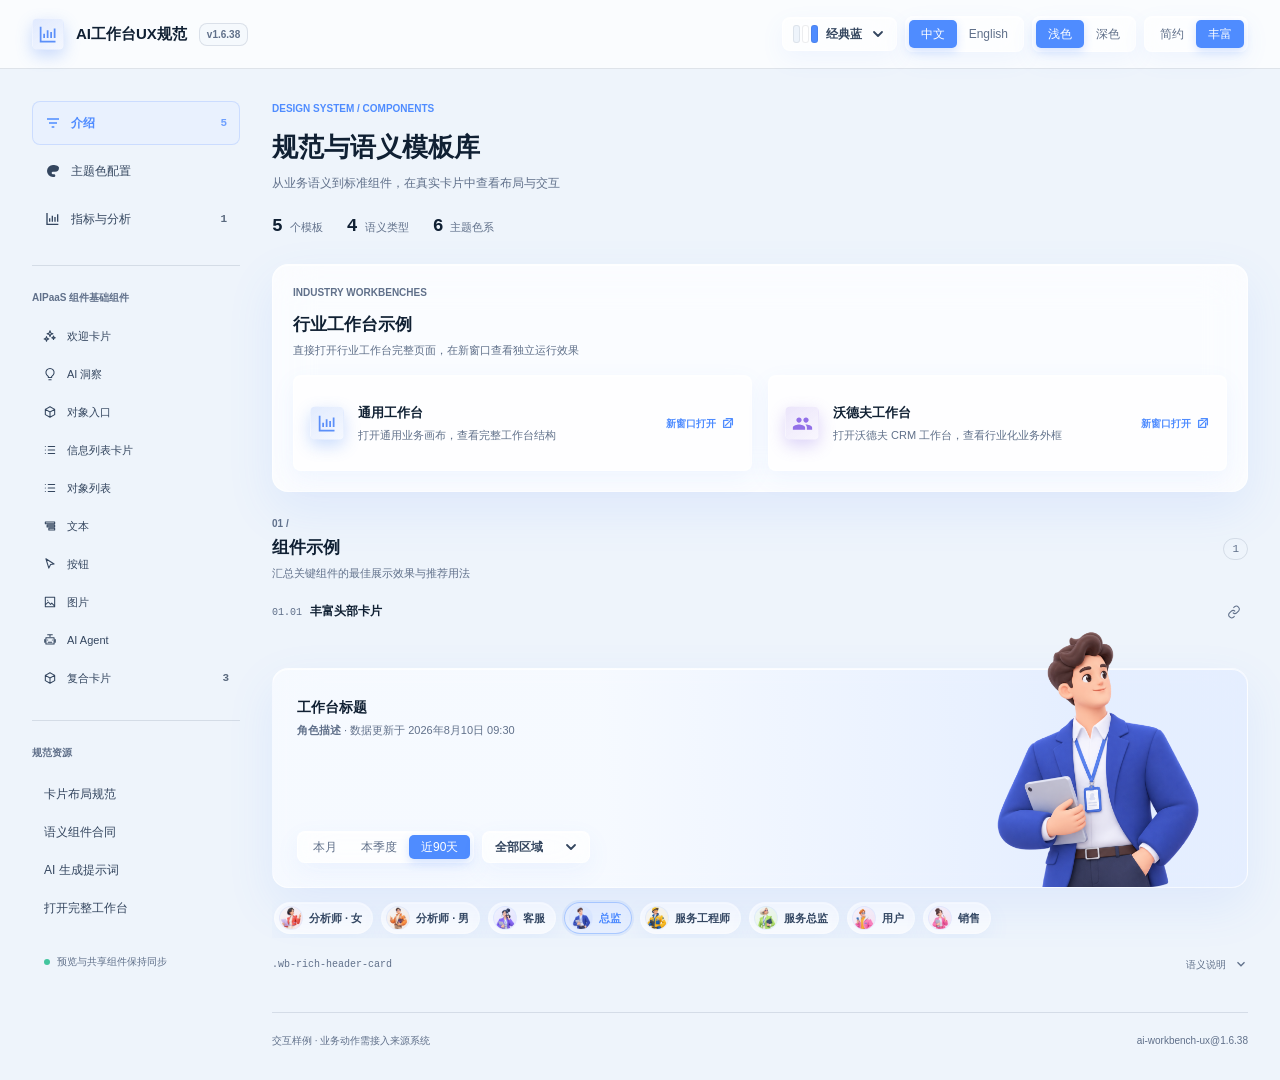
==== commit 7bca933c: "Publish fx-workbench-ux v1.6.38 with complete bundled components" ====
--- a/assets/workbench-runtime/workbench-card-library/index.html
+++ b/assets/workbench-runtime/workbench-card-library/index.html
@@ -1,15 +1,27 @@
 <!doctype html>
 <html lang="zh-CN" data-color-theme="classic" data-theme="light" data-wb-style="rich">
-<head><meta charset="utf-8"><meta name="viewport" content="width=device-width,initial-scale=1"><title>规范与语义模板库</title><link rel="icon" href="data:,"><link rel="stylesheet" href="./tokens.css"><link rel="stylesheet" href="./components.css"><link rel="stylesheet" href="./cards/catalog-examples/card.css"></head>
+<head><meta charset="utf-8"><meta name="viewport" content="width=device-width,initial-scale=1"><title>规范与语义模板库</title><link rel="icon" href="data:,"><link rel="stylesheet" href="./tokens.css"><link rel="stylesheet" href="./components.css"><link rel="stylesheet" href="./cards/catalog-examples/card.css"><link rel="stylesheet" href="./cards/aipaas-foundations/card.css"><link rel="stylesheet" href="./cards/information-list-card/card.css"><link rel="stylesheet" href="./cards/ai-assistance/card.css"></head>
 <body class="wb-library-page">  <svg width="0" height="0" aria-hidden="true" style="position:absolute">
     <symbol id="icon-chart" viewBox="0 0 24 24"><path d="M4 19h16v2H2V3h2v16Zm4-3H6v-5h2v5Zm4 0h-2V7h2v9Zm4 0h-2V9h2v7Zm4 0h-2V5h2v11Z"/></symbol>
     <symbol id="icon-risk" viewBox="0 0 24 24"><path d="M12 2 3 6v6c0 5.25 3.84 9.74 9 10.8 5.16-1.06 9-5.55 9-10.8V6l-9-4Zm0 2.18L19 7.3V12c0 4.12-2.91 7.83-7 8.74C7.91 19.83 5 16.12 5 12V7.3l7-3.12ZM11 7h2v7h-2V7Zm0 9h2v2h-2v-2Z"/></symbol>
     <symbol id="icon-users" viewBox="0 0 24 24"><path d="M16 11c1.66 0 3-1.34 3-3s-1.34-3-3-3-3 1.34-3 3 1.34 3 3 3ZM8 11c1.66 0 3-1.34 3-3S9.66 5 8 5 5 6.34 5 8s1.34 3 3 3Zm0 2c-2.33 0-7 1.17-7 3.5V19h14v-2.5C15 14.17 10.33 13 8 13Zm8 0c-.29 0-.62.02-.97.05 1.16.84 1.97 1.97 1.97 3.45V19h6v-2.5c0-2.33-4.67-3.5-7-3.5Z"/></symbol>
     <symbol id="icon-filter" viewBox="0 0 24 24"><path d="M3 5h18v2H3V5Zm3 6h12v2H6v-2Zm4 6h4v2h-4v-2Z"/></symbol>
     <symbol id="icon-wallet" viewBox="0 0 24 24"><path d="M20 7H6a1 1 0 0 1 0-2h11a1 1 0 0 0 0-2H6a4 4 0 0 0-4 4v12a4 4 0 0 0 4 4h14a2 2 0 0 0 2-2V9a2 2 0 0 0-2-2Zm0 14H6a2 2 0 0 1-2-2V8.46A3.97 3.97 0 0 0 6 9h14v3h-4a3 3 0 0 0 0 6h4v3Zm0-5h-4a1 1 0 0 1 0-2h4v2Z"/></symbol>
-  <symbol id="icon-search" viewBox="0 0 24 24"><path d="M10 3a7 7 0 1 0 0 14 7 7 0 0 0 0-14Zm0 2a5 5 0 1 1 0 10 5 5 0 0 1 0-10Zm6 10 5 5-1 1-5-5 1-1Z"/></symbol></svg>
+  <symbol id="icon-search" viewBox="0 0 24 24"><path d="M10 3a7 7 0 1 0 0 14 7 7 0 0 0 0-14Zm0 2a5 5 0 1 1 0 10 5 5 0 0 1 0-10Zm6 10 5 5-1 1-5-5 1-1Z"/></symbol>
+  <symbol id="icon-sparkles" viewBox="0 0 24 24"><path d="m12 3 1.3 3.7L17 8l-3.7 1.3L12 13l-1.3-3.7L7 8l3.7-1.3L12 3Zm6 9 .9 2.1L21 15l-2.1.9L18 18l-.9-2.1L15 15l2.1-.9L18 12ZM6 13l1.1 2.9L10 17l-2.9 1.1L6 21l-1.1-2.9L2 17l2.9-1.1L6 13Z"/></symbol>
+  <symbol id="icon-bulb" viewBox="0 0 24 24"><path d="M9 18h6M10 22h4M8.4 15.5A7 7 0 1 1 15.6 15.5c-.9.7-1.3 1.5-1.4 2.5h-4.4c-.1-1-.5-1.8-1.4-2.5Z"/></symbol>
+  <symbol id="icon-box" viewBox="0 0 24 24"><path d="m12 3 8 4.5v9L12 21l-8-4.5v-9L12 3Zm0 9 8-4.5M12 12 4 7.5M12 12v9"/></symbol>
+  <symbol id="icon-list" viewBox="0 0 24 24"><path d="M9 6h11M9 12h11M9 18h11M4 6h.01M4 12h.01M4 18h.01"/></symbol>
+  <symbol id="icon-clipboard" viewBox="0 0 24 24"><path d="M15 4h3a2 2 0 0 1 2 2v15H4V6a2 2 0 0 1 2-2h3v2H6v13h12V6h-3V4Zm-4-2h2a2 2 0 0 1 2 2v4H9V4a2 2 0 0 1 2-2Zm0 2v2h2V4h-2Zm-2 7h6v2H9v-2Zm0 4h6v2H9v-2Z"/></symbol>
+  <symbol id="icon-type" viewBox="0 0 24 24"><path d="M4 5h16v3H4V5Zm3 5.5h13v3H7v-3Zm3 5.5h10v3H10v-3Z"/></symbol>
+  <symbol id="icon-pointer" viewBox="0 0 24 24"><path d="m5 3 14 9-6 1-3 6L5 3Z"/></symbol>
+  <symbol id="icon-image" viewBox="0 0 24 24"><path d="M4 4h16v16H4zM8 9h.01M4 17l5-5 4 4 2-2 5 5"/></symbol>
+  <symbol id="icon-palette" viewBox="0 0 24 24"><path d="M12 3a9 9 0 0 0 0 18h1.5a2 2 0 0 0 0-4H12a2 2 0 0 1 0-4h3a6 6 0 0 0 6-6c0-2.2-4-4-9-4ZM7 9h.01M9 6h.01M14 6h.01"/></symbol>
+  <symbol id="icon-bot" viewBox="0 0 24 24"><path d="M12 3v3M8 3h8M5 8h14v11H5zM8 12h.01M16 12h.01M9 16h6M3 11v5M21 11v5"/></symbol>
+  <symbol id="icon-clock" viewBox="0 0 24 24"><path d="M12 3a9 9 0 1 0 0 18 9 9 0 0 0 0-18Zm0 4v5l3 2"/></symbol>
+  </svg>
 <a class="wb-library-skip" href="#library-content">Skip to templates / 跳至模板</a>
-<header class="wb-library-topbar"><a href="./index.html" class="wb-library-brand"><span class="wb-icon is-blue"><svg aria-hidden="true"><use href="#icon-chart"/></svg></span><span data-i18n="libraryBrand">AI工作台UX规范</span><small>v1.5.8</small></a>      <div class="wb-library-actions">
+<header class="wb-library-topbar"><a href="./index.html" class="wb-library-brand"><span class="wb-icon is-blue"><svg aria-hidden="true"><use href="#icon-chart"/></svg></span><span data-i18n="libraryBrand">AI工作台UX规范</span><small>v1.6.38</small></a>      <div class="wb-library-actions">
         <div class="palette-picker">
           <button class="palette-trigger" type="button" aria-haspopup="menu" aria-expanded="false" data-palette-trigger data-i18n-aria="paletteControl">
             <span class="palette-current-swatch" aria-hidden="true"><i></i><i></i><i></i></span><span data-palette-name>经典蓝</span><svg class="wb-select-chevron" viewBox="0 0 16 16" aria-hidden="true"><path d="m4 6 4 4 4-4"/></svg>
@@ -18,7 +30,7 @@
             <button class="palette-option" type="button" role="menuitemradio" aria-checked="true" data-color-choice="classic"><span class="palette-swatch" aria-hidden="true"><i style="background:#eef4fb"></i><i style="background:#fff"></i><i style="background:#4f8cff"></i></span><span data-i18n="paletteClassic">经典蓝</span></button>
             <button class="palette-option" type="button" role="menuitemradio" aria-checked="false" data-color-choice="spruce"><span class="palette-swatch" aria-hidden="true"><i style="background:#eef7f3"></i><i style="background:#fff"></i><i style="background:#168b68"></i></span><span data-i18n="paletteSpruce">云杉绿</span></button>
             <button class="palette-option" type="button" role="menuitemradio" aria-checked="false" data-color-choice="coral"><span class="palette-swatch" aria-hidden="true"><i style="background:#fff4ed"></i><i style="background:#fff"></i><i style="background:#e66a35"></i></span><span data-i18n="paletteCoral">珊瑚橙</span></button>
-            <button class="palette-option" type="button" role="menuitemradio" aria-checked="false" data-color-choice="indigo"><span class="palette-swatch" aria-hidden="true"><i style="background:#f1f2fb"></i><i style="background:#fff"></i><i style="background:#5965d8"></i></span><span data-i18n="paletteIndigo">靛青</span></button>
+            <button class="palette-option" type="button" role="menuitemradio" aria-checked="false" data-color-choice="iris"><span class="palette-swatch" aria-hidden="true"><i style="background:#f5f1fb"></i><i style="background:#fff"></i><i style="background:#7856d8"></i></span><span data-i18n="paletteIris">鸢尾紫</span></button>
             <button class="palette-option" type="button" role="menuitemradio" aria-checked="false" data-color-choice="rose"><span class="palette-swatch" aria-hidden="true"><i style="background:#f9f1f3"></i><i style="background:#fff"></i><i style="background:#c3475c"></i></span><span data-i18n="paletteRose">石墨红</span></button>
             <button class="palette-option" type="button" role="menuitemradio" aria-checked="false" data-color-choice="graphite"><span class="palette-swatch" aria-hidden="true"><i style="background:#f1f4f6"></i><i style="background:#fff"></i><i style="background:#425a70"></i></span><span data-i18n="paletteGraphite">中性灰</span></button>
           </div>
@@ -38,13 +50,30 @@
       </div>
 </header>
 <div class="wb-library-shell">
-<aside class="wb-library-sidebar"><p class="wb-library-eyebrow" data-i18n="libraryNav">模板分类</p><nav class="wb-library-nav" aria-label="模板分类" data-i18n-aria="libraryNav"><button type="button" data-library-filter="all" aria-pressed="true"><svg><use href="#icon-filter"/></svg><span data-i18n="allTemplates">全部模板</span><b>9</b></button><button type="button" data-library-filter="foundation" aria-pressed="false"><svg><use href="#icon-filter"/></svg><span data-i18n="group1">基础框架</span><b>3</b></button><button type="button" data-library-filter="insights" aria-pressed="false"><svg><use href="#icon-chart"/></svg><span data-i18n="group2">指标与分析</span><b>3</b></button><button type="button" data-library-filter="workflow" aria-pressed="false"><svg><use href="#icon-users"/></svg><span data-i18n="group3">业务协同</span><b>3</b></button></nav><div class="wb-library-resources"><p class="wb-library-eyebrow" data-i18n="resources">规范资源</p><a href="./CARD_SPEC.md" data-i18n="cardSpec">卡片布局规范</a><a href="./SEMANTIC_COMPONENTS.md" data-i18n="semanticSpec">语义组件合同</a><a href="./AI_PROMPT.md" data-i18n="promptSpec">AI 生成提示词</a><a href="../fxiaoke-workbench-canvas.html" data-i18n="openCanvas">打开完整工作台</a></div><div class="wb-library-sidebar-note"><span class="wb-library-dot"></span><span data-i18n="previewNote">预览与共享组件保持同步</span></div></aside>
-<main class="wb-library-main" id="library-content" tabindex="-1"><header class="wb-library-intro"><div class="wb-library-eyebrow">DESIGN SYSTEM / COMPONENTS</div><h1 data-i18n="pageTitle">规范与语义模板库</h1><p data-i18n="pageSubtitle">从业务语义到标准组件，在真实卡片中查看布局与交互</p><div class="wb-library-stats"><span><b>9</b><span data-i18n="catalogCount">个模板</span></span><span><b>12</b><span data-i18n="semanticCount">语义类型</span></span><span><b>6</b><span data-i18n="paletteCount">主题色系</span></span></div></header>
-<div class="wb-library-searchbar"><div><strong data-i18n="browseTemplates">模板预览</strong><span class="wb-library-count" id="library-result-count" role="status" aria-live="polite">9</span></div><label class="wb-search-field"><svg aria-hidden="true"><use href="#icon-search"/></svg><input id="library-search" type="search" data-i18n-aria="searchCatalog" data-i18n-placeholder="searchCatalog" aria-label="搜索模板、组件或语义键" placeholder="搜索模板、组件或语义键"><button type="button" id="library-clear" aria-label="清除筛选" data-i18n-aria="clearSearch" hidden><svg viewBox="0 0 24 24" aria-hidden="true"><path d="m6 6 12 12M6 18 18 6"/></svg></button></label></div>
-<div class="wb-library-empty" id="library-empty" hidden><h2 data-i18n="emptyTitle">没有匹配的模板</h2><p data-i18n="emptyDesc">试试“指标”“筛选”或 data-table</p><button class="wb-compact-action" id="library-reset" type="button" data-i18n="clearSearch">清除筛选</button></div>
-<section class="wb-library-group" data-library-section="foundation" aria-labelledby="foundation-title"><header class="wb-library-group-head"><div><div class="wb-library-eyebrow">01 / <span data-i18n="group1">基础框架</span></div><h2 id="foundation-title" data-i18n="group1">基础框架</h2><p data-i18n="groupDesc1">从页面导航到范围筛选，建立一致的工作台骨架</p></div><span class="wb-library-count" data-group-count>3</span></header><div class="wb-library-grid" data-wb-grid-key="catalog-foundation" data-wb-edit-scope="catalog"><section class="wb-library-item is-wide" id="rich-header-card-example" data-wb-card-key="rich-header-card-example" data-library-group="foundation" data-wb-default-grid="catalog-foundation" data-wb-card-grid="catalog-foundation">
+<aside class="wb-library-sidebar">
+  <section class="wb-library-sidebar-group"><nav class="wb-library-nav" aria-label="目录介绍" data-i18n-aria="catalogIntroAria"><button type="button" data-library-filter="all" aria-pressed="true"><svg><use href="#icon-filter"/></svg><span data-i18n="allTemplates">介绍</span><b>5</b></button><button type="button" data-theme-config-link aria-pressed="false"><svg><use href="#icon-palette"/></svg><span data-i18n="themeConfig">主题色配置</span></button><button type="button" data-library-filter="insights" aria-pressed="false"><svg><use href="#icon-chart"/></svg><span data-i18n="group2">指标与分析</span><b>1</b></button></nav></section>
+  <section class="wb-library-sidebar-group"><p class="wb-library-eyebrow" data-i18n="aipaasGroup">AIPaaS 组件基础组件</p><nav class="wb-library-nav wb-library-subnav" aria-label="AIPaaS 组件基础组件" data-i18n-aria="aipaasGroup"><a href="#aipaas-welcome-card" data-aipaas-target="welcome-card"><svg><use href="#icon-sparkles"/></svg><span data-i18n="aipaasWelcome">欢迎卡片</span></a><a href="#aipaas-ai-insight" data-aipaas-target="ai-insight"><svg><use href="#icon-bulb"/></svg><span data-i18n="aipaasInsight">AI 洞察</span></a><a href="#aipaas-object-entry" data-aipaas-target="object-entry"><svg><use href="#icon-box"/></svg><span data-i18n="aipaasObjectEntry">对象入口</span></a><a href="#aipaas-information-list" data-aipaas-target="information-list"><svg><use href="#icon-list"/></svg><span data-i18n="aipaasInformationList">信息列表卡片</span></a><a href="#aipaas-object-list" data-aipaas-target="object-list"><svg><use href="#icon-list"/></svg><span data-i18n="aipaasObjectList">对象列表</span></a><a href="#aipaas-text" data-aipaas-target="text"><svg><use href="#icon-type"/></svg><span data-i18n="aipaasText">文本</span></a><a href="#aipaas-button" data-aipaas-target="button"><svg><use href="#icon-pointer"/></svg><span data-i18n="aipaasButton">按钮</span></a><a href="#aipaas-image" data-aipaas-target="image"><svg><use href="#icon-image"/></svg><span data-i18n="aipaasImage">图片</span></a><a href="#aipaas-agent" data-aipaas-target="agent"><svg><use href="#icon-bot"/></svg><span data-i18n="aipaasAgent">AI Agent</span></a><a href="#composite-cards" data-composite-cards-link><svg><use href="#icon-box"/></svg><span data-i18n="compositeCards">复合卡片</span><b>3</b></a></nav></section>
+  <div class="wb-library-resources"><p class="wb-library-eyebrow" data-i18n="resources">规范资源</p><a href="./CARD_SPEC.md" data-i18n="cardSpec">卡片布局规范</a><a href="./SEMANTIC_COMPONENTS.md" data-i18n="semanticSpec">语义组件合同</a><a href="./AI_PROMPT.md" data-i18n="promptSpec">AI 生成提示词</a><a href="../fxiaoke-workbench-canvas.html" data-i18n="openCanvas">打开完整工作台</a></div><div class="wb-library-sidebar-note"><span class="wb-library-dot"></span><span data-i18n="previewNote">预览与共享组件保持同步</span></div>
+</aside>
+<main class="wb-library-main" id="library-content" tabindex="-1"><section class="wb-library-catalog-view" data-library-catalog-view aria-label="目录介绍"><header class="wb-library-intro"><div class="wb-library-eyebrow">DESIGN SYSTEM / COMPONENTS</div><h1 data-i18n="pageTitle">规范与语义模板库</h1><p data-i18n="pageSubtitle">从业务语义到标准组件，在真实卡片中查看布局与交互</p><div class="wb-library-stats"><span><b>5</b><span data-i18n="catalogCount">个模板</span></span><span><b>4</b><span data-i18n="semanticCount">语义类型</span></span><span><b>6</b><span data-i18n="paletteCount">主题色系</span></span></div></header>
+  <section class="wb-library-industry-examples" aria-labelledby="industryExamplesTitle">
+    <header class="wb-library-industry-head"><div><div class="wb-library-eyebrow">INDUSTRY WORKBENCHES</div><h2 id="industryExamplesTitle" data-i18n="industryExamples">行业工作台示例</h2><p data-i18n="industryExamplesDesc">直接打开行业工作台完整页面，在新窗口查看独立运行效果</p></div></header>
+    <div class="wb-library-industry-grid">
+      <a class="wb-library-industry-link" href="../fxiaoke-workbench-canvas.html" target="_blank" rel="noopener" data-industry-link="canvas">
+        <span class="wb-icon is-blue" aria-hidden="true"><svg><use href="#icon-chart"/></svg></span>
+        <span class="wb-library-industry-copy"><strong data-i18n="genericWorkbench">通用工作台</strong><small data-i18n="genericWorkbenchDesc">打开通用业务画布，查看完整工作台结构</small></span>
+        <span class="wb-library-industry-open"><span data-i18n="openInNewWindow">新窗口打开</span><svg viewBox="0 0 16 16" aria-hidden="true"><path d="M6 3h7v7M13 3 5 11M11 8v5H3V5h5"/></svg></span>
+      </a>
+      <a class="wb-library-industry-link" href="../fxiaoke-crm-shell.html" target="_blank" rel="noopener" data-industry-link="crm">
+        <span class="wb-icon is-purple" aria-hidden="true"><svg><use href="#icon-users"/></svg></span>
+        <span class="wb-library-industry-copy"><strong data-i18n="wardoffWorkbench">沃德夫工作台</strong><small data-i18n="wardoffWorkbenchDesc">打开沃德夫 CRM 工作台，查看行业化业务外框</small></span>
+        <span class="wb-library-industry-open"><span data-i18n="openInNewWindow">新窗口打开</span><svg viewBox="0 0 16 16" aria-hidden="true"><path d="M6 3h7v7M13 3 5 11M11 8v5H3V5h5"/></svg></span>
+      </a>
+    </div>
+  </section>
+<section class="wb-library-group" data-library-section="foundation" aria-labelledby="foundation-title"><header class="wb-library-group-head"><div><div class="wb-library-eyebrow">01 / <span data-i18n="group1">组件示例</span></div><h2 id="foundation-title" data-i18n="group1">组件示例</h2><p data-i18n="groupDesc1">汇总关键组件的最佳展示效果与推荐用法</p></div><span class="wb-library-count" data-group-count>1</span></header><div class="wb-library-grid" data-wb-grid-key="catalog-foundation" data-wb-edit-scope="catalog"><section class="wb-library-item is-wide" id="rich-header-card-example" data-wb-card-key="rich-header-card-example" data-library-group="foundation" data-wb-default-grid="catalog-foundation" data-wb-card-grid="catalog-foundation">
           <div class="wb-library-item-head"><h3><span class="wb-library-index">01.01</span><span data-i18n="richHeaderCard"></span></h3><a href="#rich-header-card-example" class="wb-library-permalink" aria-label="定位此模板" data-i18n-aria="permalink"><svg viewBox="0 0 24 24" aria-hidden="true"><path d="M10 13a5 5 0 0 0 7 0l3-3a5 5 0 0 0-7-7l-2 2M14 11a5 5 0 0 0-7 0l-3 3a5 5 0 0 0 7 7l2-2"/></svg></a></div>
-          <div class="wb-library-preview">        <header class="wb-header wb-rich-header-card" aria-labelledby="catalogRichHeaderTitle" data-wb-role-image="总监.png">
+          <div class="wb-library-preview">        <header class="wb-header wb-rich-header-card" id="catalogRichHeaderDemo" aria-labelledby="catalogRichHeaderTitle" data-wb-role-image="总监.png">
           <div class="wb-title-group"><h1 id="catalogRichHeaderTitle" data-i18n="workbenchTitle">工作台标题</h1><p><strong data-i18n="roleDescription">角色描述</strong> · <span data-i18n="dataUpdated">数据更新于 2026年8月10日 09:30</span></p></div>
           <div class="wb-page-control-group">
             <div class="wb-segmented wb-page-period" role="group" data-i18n-aria="reportingPeriod" aria-label="统计周期" data-wb-semantic="reporting-period" data-wb-component="segmented-control"><button type="button" aria-pressed="false" data-i18n="month">本月</button><button type="button" aria-pressed="false" data-i18n="quarter">本季度</button><button type="button" aria-pressed="true" data-i18n="last90Days">近90天</button></div>
@@ -55,66 +84,19 @@
             </div>
           </div>
           <figure class="wb-rich-header-role" aria-hidden="true"><img src="role-image/总监.png" alt="" draggable="false"></figure>
-        </header></div>
+        </header>
+        <div class="wb-role-switcher" role="tablist" aria-orientation="horizontal" aria-label="切换角色形象与卡片背景" data-copy-aria-zh="切换角色形象与卡片背景" data-copy-aria-en="Switch role visual and card background" data-rich-header-role-switcher>
+          <button type="button" role="tab" aria-selected="false" tabindex="-1" aria-controls="catalogRichHeaderDemo" data-wb-role-tab data-role-image="分析师-女.png"><span class="wb-role-switcher-avatar" aria-hidden="true"><img src="./role-image/分析师-女.png" alt=""></span><span data-copy-zh="分析师 · 女" data-copy-en="Analyst · Woman">分析师 · 女</span></button>
+          <button type="button" role="tab" aria-selected="false" tabindex="-1" aria-controls="catalogRichHeaderDemo" data-wb-role-tab data-role-image="分析师-男.png"><span class="wb-role-switcher-avatar" aria-hidden="true"><img src="./role-image/分析师-男.png" alt=""></span><span data-copy-zh="分析师 · 男" data-copy-en="Analyst · Man">分析师 · 男</span></button>
+          <button type="button" role="tab" aria-selected="false" tabindex="-1" aria-controls="catalogRichHeaderDemo" data-wb-role-tab data-role-image="客服.png"><span class="wb-role-switcher-avatar" aria-hidden="true"><img src="./role-image/客服.png" alt=""></span><span data-copy-zh="客服" data-copy-en="Customer service">客服</span></button>
+          <button type="button" role="tab" aria-selected="true" tabindex="0" aria-controls="catalogRichHeaderDemo" data-wb-role-tab data-role-image="总监.png"><span class="wb-role-switcher-avatar" aria-hidden="true"><img src="./role-image/总监.png" alt=""></span><span data-copy-zh="总监" data-copy-en="Director">总监</span></button>
+          <button type="button" role="tab" aria-selected="false" tabindex="-1" aria-controls="catalogRichHeaderDemo" data-wb-role-tab data-role-image="服务工程师.png"><span class="wb-role-switcher-avatar" aria-hidden="true"><img src="./role-image/服务工程师.png" alt=""></span><span data-copy-zh="服务工程师" data-copy-en="Service engineer">服务工程师</span></button>
+          <button type="button" role="tab" aria-selected="false" tabindex="-1" aria-controls="catalogRichHeaderDemo" data-wb-role-tab data-role-image="服务总监.png"><span class="wb-role-switcher-avatar" aria-hidden="true"><img src="./role-image/服务总监.png" alt=""></span><span data-copy-zh="服务总监" data-copy-en="Service director">服务总监</span></button>
+          <button type="button" role="tab" aria-selected="false" tabindex="-1" aria-controls="catalogRichHeaderDemo" data-wb-role-tab data-role-image="用户.png"><span class="wb-role-switcher-avatar" aria-hidden="true"><img src="./role-image/用户.png" alt=""></span><span data-copy-zh="用户" data-copy-en="User">用户</span></button>
+          <button type="button" role="tab" aria-selected="false" tabindex="-1" aria-controls="catalogRichHeaderDemo" data-wb-role-tab data-role-image="销售.png"><span class="wb-role-switcher-avatar" aria-hidden="true"><img src="./role-image/销售.png" alt=""></span><span data-copy-zh="销售" data-copy-en="Sales">销售</span></button>
+        </div></div>
           <details class="wb-library-contract"><summary><code>.wb-rich-header-card</code><span data-i18n="semanticDetails">语义说明</span><svg viewBox="0 0 16 16" aria-hidden="true"><path d="m4 6 4 4 4-4"/></svg></summary><div class="wb-library-contract-body" data-contract-body><a href="./SEMANTIC_COMPONENTS.md" data-i18n="readSemantic">阅读语义合同</a></div></details>
-        </section><section class="wb-library-item" id="workspace-tabs-example" data-wb-card-key="workspace-tabs-example" data-library-group="foundation" data-wb-default-grid="catalog-foundation" data-wb-card-grid="catalog-foundation">
-          <div class="wb-library-item-head"><h3><span class="wb-library-index">01.02</span><span data-i18n="workspaceTabs"></span></h3><a href="#workspace-tabs-example" class="wb-library-permalink" aria-label="定位此模板" data-i18n-aria="permalink"><svg viewBox="0 0 24 24" aria-hidden="true"><path d="M10 13a5 5 0 0 0 7 0l3-3a5 5 0 0 0-7-7l-2 2M14 11a5 5 0 0 0-7 0l-3 3a5 5 0 0 0 7 7l2-2"/></svg></a></div>
-          <div class="wb-library-preview">        <article class="wb-card">
-          <header class="wb-card-head">
-            <div class="wb-title-group"><span class="wb-icon is-blue"><svg aria-hidden="true"><use href="#icon-filter"/></svg></span><div><h2 data-i18n="workspaceTabsTitle">内容宽度页签组</h2><p data-i18n="workspaceTabsDesc">底色包裹页签，工具动作独立靠右</p></div></div>
-          </header>
-          <div class="wb-workspace-tab-bar">
-            <div class="wb-workspace-tab-list" role="tablist" data-i18n-aria="workspaceTabsAria">
-              <button class="wb-workspace-tab" type="button" role="tab" aria-selected="true" tabindex="0" data-i18n="templateLibrary">模板库</button>
-              <button class="wb-workspace-tab" type="button" role="tab" aria-selected="false" tabindex="-1" data-i18n="companyOperation">公司经营</button>
-              <button class="wb-workspace-tab" type="button" role="tab" aria-selected="false" tabindex="-1" data-i18n="managementScope">我的管理范围</button>
-              <button class="wb-workspace-tab" type="button" role="tab" aria-selected="false" tabindex="-1" data-i18n="salesBusiness">我的销售业务</button>
-            </div>
-            <button class="wb-icon-button" type="button" data-i18n-aria="canvasSettings"><svg viewBox="0 0 24 24" fill="none" stroke="currentColor" stroke-width="1.75" stroke-linecap="round" stroke-linejoin="round" style="fill:none" aria-hidden="true"><path d="M12.22 2h-.44a2 2 0 0 0-2 2v.18a2 2 0 0 1-1 1.73l-.43.25a2 2 0 0 1-2 0l-.15-.08a2 2 0 0 0-2.73.73l-.22.38a2 2 0 0 0 .73 2.73l.15.09a2 2 0 0 1 1 1.74v.5a2 2 0 0 1-1 1.74l-.15.09a2 2 0 0 0-.73 2.73l.22.38a2 2 0 0 0 2.73.73l.15-.08a2 2 0 0 1 2 0l.43.25a2 2 0 0 1 1 1.73V20a2 2 0 0 0 2 2h.44a2 2 0 0 0 2-2v-.18a2 2 0 0 1 1-1.73l.43-.25a2 2 0 0 1 2 0l.15.08a2 2 0 0 0 2.73-.73l.22-.38a2 2 0 0 0-.73-2.73l-.15-.09a2 2 0 0 1-1-1.74v-.5a2 2 0 0 1 1-1.74l.15-.09a2 2 0 0 0 .73-2.73l-.22-.38a2 2 0 0 0-2.73-.73l-.15.08a2 2 0 0 1-2 0l-.43.25a2 2 0 0 1-1 1.73V20a2 2 0 0 0 2 2z"/><circle cx="12" cy="12" r="3"/></svg></button>
-          </div>
-        </article></div>
-          <details class="wb-library-contract"><summary><code>.wb-workspace-tab-list</code><span data-i18n="semanticDetails">语义说明</span><svg viewBox="0 0 16 16" aria-hidden="true"><path d="m4 6 4 4 4-4"/></svg></summary><div class="wb-library-contract-body" data-contract-body><a href="./SEMANTIC_COMPONENTS.md" data-i18n="readSemantic">阅读语义合同</a></div></details>
-        </section><section class="wb-library-item" id="select-control-example" data-wb-card-key="select-control-example" data-library-group="foundation" data-wb-default-grid="catalog-foundation" data-wb-card-grid="catalog-foundation">
-          <div class="wb-library-item-head"><h3><span class="wb-library-index">01.03</span><span data-i18n="selectControl"></span></h3><a href="#select-control-example" class="wb-library-permalink" aria-label="定位此模板" data-i18n-aria="permalink"><svg viewBox="0 0 24 24" aria-hidden="true"><path d="M10 13a5 5 0 0 0 7 0l3-3a5 5 0 0 0-7-7l-2 2M14 11a5 5 0 0 0-7 0l-3 3a5 5 0 0 0 7 7l2-2"/></svg></a></div>
-          <div class="wb-library-preview">        <article class="wb-card">
-          <header class="wb-card-head">
-            <div class="wb-title-group"><span class="wb-icon is-purple"><svg aria-hidden="true"><use href="#icon-filter"/></svg></span><div><h2 data-i18n="selectTitle">管理单元筛选</h2><p data-i18n="selectDesc">圆角弹层、轻投影与完整键盘操作</p></div></div>
-          </header>
-          <div class="catalog-filter-demo"><div><label data-i18n="scopeRow">统计周期与管理范围</label><div class="wb-page-control-group">            <div class="wb-segmented wb-page-period" role="group" aria-label="统计周期" data-i18n-aria="reportingPeriod" data-wb-semantic="reporting-period" data-wb-component="segmented-control">
-              <button type="button" aria-pressed="false" data-i18n="month">本月</button>
-              <button type="button" aria-pressed="false" data-i18n="quarter">本季度</button>
-              <button type="button" aria-pressed="true" data-i18n="last90Days">近90天</button>
-            </div>
-            <div class="wb-select wb-page-filter" data-wb-select data-wb-semantic="people-scope" data-wb-component="composite-select" aria-label="管理单元">
-              <select class="wb-select-native" aria-label="管理单元" data-i18n-aria="managementUnit" data-wb-select-native data-wb-field-key="people-scope" data-wb-field-label="管理单元" data-wb-field-type="enum"><option value="all" data-i18n="allUnits">全部管理单元</option><option value="aviation" data-i18n="aviationUnit">低空飞行事业部</option><option value="cleaning" data-i18n="cleaningUnit">清洁家电事业部</option><option value="energy" data-i18n="energyUnit">新能源事业部</option><option value="pcr" data-i18n="pcrUnit">PCR与共聚酯事业部</option></select>
-              <button class="wb-select-trigger" type="button" aria-label="管理单元" data-i18n-aria="managementUnit" aria-haspopup="listbox" aria-expanded="false" aria-controls="catalogManagementUnitMenu" data-wb-select-trigger hidden><span class="wb-select-value" data-wb-select-value data-i18n="allUnits">全部管理单元</span><svg class="wb-select-chevron" viewBox="0 0 16 16" aria-hidden="true"><path d="m4 6 4 4 4-4"></path></svg></button>
-              <div class="wb-select-menu" id="catalogManagementUnitMenu" role="listbox" aria-label="管理单元" data-i18n-aria="managementUnit" data-wb-select-menu hidden>
-                <button class="wb-select-option" type="button" role="option" aria-selected="true" data-value="all" data-i18n="allUnits" data-wb-select-option>全部管理单元</button>
-                <button class="wb-select-option" type="button" role="option" aria-selected="false" data-value="aviation" data-i18n="aviationUnit" data-wb-select-option>低空飞行事业部</button>
-                <button class="wb-select-option" type="button" role="option" aria-selected="false" data-value="cleaning" data-i18n="cleaningUnit" data-wb-select-option>清洁家电事业部</button>
-                <button class="wb-select-option" type="button" role="option" aria-selected="false" data-value="energy" data-i18n="energyUnit" data-wb-select-option>新能源事业部</button>
-                <button class="wb-select-option" type="button" role="option" aria-selected="false" data-value="pcr" data-i18n="pcrUnit" data-wb-select-option>PCR与共聚酯事业部</button>
-              </div>
-            </div>
-</div></div><div><label data-i18n="dateRow">日期范围与商机类型</label><div class="wb-page-control-group">            <div class="wb-select wb-page-filter" data-wb-select data-wb-semantic="date-range" data-wb-component="composite-select" aria-label="日期范围">
-              <select class="wb-select-native" aria-label="日期范围" data-i18n-aria="dateRange" data-wb-select-native data-wb-field-key="date-range" data-wb-field-label="日期范围" data-wb-field-type="enum"><option value="month" data-i18n="month">本月</option><option value="quarter" data-i18n="quarter">本季度</option><option value="last90" data-i18n="last90Days">近90天</option></select>
-              <button class="wb-select-trigger" type="button" aria-label="日期范围" data-i18n-aria="dateRange" aria-haspopup="listbox" aria-expanded="false" aria-controls="catalogDateRangeMenu" data-wb-select-trigger hidden><span class="wb-select-value" data-wb-select-value data-i18n="month">本月</span><svg class="wb-select-chevron" viewBox="0 0 16 16" aria-hidden="true"><path d="m4 6 4 4 4-4"></path></svg></button>
-              <div class="wb-select-menu" id="catalogDateRangeMenu" role="listbox" aria-label="日期范围" data-i18n-aria="dateRange" data-wb-select-menu hidden><button class="wb-select-option" type="button" role="option" aria-selected="true" data-value="month" data-i18n="month" data-wb-select-option>本月</button><button class="wb-select-option" type="button" role="option" aria-selected="false" data-value="quarter" data-i18n="quarter" data-wb-select-option>本季度</button><button class="wb-select-option" type="button" role="option" aria-selected="false" data-value="last90" data-i18n="last90Days" data-wb-select-option>近90天</button></div>
-            </div>
-            <div class="wb-select wb-page-filter" data-wb-select data-wb-semantic="enum-filter" data-wb-component="composite-select" aria-label="商机类型">
-              <select class="wb-select-native" aria-label="商机类型" data-i18n-aria="opportunityType" data-wb-select-native data-wb-field-key="opportunity-type" data-wb-field-label="商机类型" data-wb-field-type="enum"><option value="all" data-i18n="allOpportunities">全部商机</option><option value="active" data-i18n="validPipeline">有效在途</option></select>
-              <button class="wb-select-trigger" type="button" aria-label="商机类型" data-i18n-aria="opportunityType" aria-haspopup="listbox" aria-expanded="false" aria-controls="catalogOpportunityTypeMenu" data-wb-select-trigger hidden><span class="wb-select-value" data-wb-select-value data-i18n="allOpportunities">全部商机</span><svg class="wb-select-chevron" viewBox="0 0 16 16" aria-hidden="true"><path d="m4 6 4 4 4-4"></path></svg></button>
-              <div class="wb-select-menu" id="catalogOpportunityTypeMenu" role="listbox" aria-label="商机类型" data-i18n-aria="opportunityType" data-wb-select-menu hidden><button class="wb-select-option" type="button" role="option" aria-selected="true" data-value="all" data-i18n="allOpportunities" data-wb-select-option>全部商机</button><button class="wb-select-option" type="button" role="option" aria-selected="false" data-value="active" data-i18n="validPipeline" data-wb-select-option>有效在途</button></div>
-            </div>
-</div></div></div>
-          <div class="wb-compact-action-group" style="margin-top:12px;">
-            <button class="wb-compact-action" type="button" data-i18n="secondaryCommand">次要命令</button>
-            <button class="wb-compact-action is-primary" type="button" data-i18n="primaryCommand">主要命令</button>
-          </div>
-          <p class="wb-boundary-note" style="margin-top:12px;" data-i18n="editAffordanceNote">编辑态引导线与缩放控件完全内收；卡片隐藏由右上角图标与底部唯一恢复胶囊管理</p>
-        </article></div>
-          <details class="wb-library-contract"><summary><code>.wb-select.wb-page-filter</code><span data-i18n="semanticDetails">语义说明</span><svg viewBox="0 0 16 16" aria-hidden="true"><path d="m4 6 4 4 4-4"/></svg></summary><div class="wb-library-contract-body" data-contract-body><a href="./SEMANTIC_COMPONENTS.md" data-i18n="readSemantic">阅读语义合同</a></div></details>
-        </section></div></section><section class="wb-library-group" data-library-section="insights" aria-labelledby="insights-title"><header class="wb-library-group-head"><div><div class="wb-library-eyebrow">02 / <span data-i18n="group2">指标与分析</span></div><h2 id="insights-title" data-i18n="group2">指标与分析</h2><p data-i18n="groupDesc2">让经营事实、分布与业务关系保持清晰层级</p></div><span class="wb-library-count" data-group-count>3</span></header><div class="wb-library-grid" data-wb-grid-key="catalog-insights" data-wb-edit-scope="catalog"><section class="wb-library-item" id="metric-card-example" data-wb-card-key="metric-card-example" data-library-group="insights" data-wb-default-grid="catalog-insights" data-wb-card-grid="catalog-insights">
+        </section></div></section><section class="wb-library-group" data-library-section="insights" aria-labelledby="insights-title"><header class="wb-library-group-head"><div><div class="wb-library-eyebrow">02 / <span data-i18n="group2">指标与分析</span></div><h2 id="insights-title" data-i18n="group2">指标与分析</h2><p data-i18n="groupDesc2">用指标与分析卡片呈现经营事实与分布层级</p></div><span class="wb-library-count" data-group-count>1</span></header><div class="wb-library-grid" data-wb-grid-key="catalog-insights" data-wb-edit-scope="catalog"><section class="wb-library-item is-wide" id="metric-card-example" data-wb-card-key="metric-card-example" data-library-group="insights" data-wb-default-grid="catalog-insights" data-wb-card-grid="catalog-insights">
           <div class="wb-library-item-head"><h3><span class="wb-library-index">02.01</span><span data-i18n="metricCard"></span></h3><a href="#metric-card-example" class="wb-library-permalink" aria-label="定位此模板" data-i18n-aria="permalink"><svg viewBox="0 0 24 24" aria-hidden="true"><path d="M10 13a5 5 0 0 0 7 0l3-3a5 5 0 0 0-7-7l-2 2M14 11a5 5 0 0 0-7 0l-3 3a5 5 0 0 0 7 7l2-2"/></svg></a></div>
           <div class="wb-library-preview">        <article class="wb-card wb-compact-baseline-card" data-wb-semantic="kpi-card" data-wb-component="metric-card" aria-labelledby="catalogBaselineTitle">
           <header class="wb-card-head">
@@ -129,118 +111,433 @@
           </div>
         </article></div>
           <details class="wb-library-contract"><summary><code>kpi-card → metric-card</code><span data-i18n="semanticDetails">语义说明</span><svg viewBox="0 0 16 16" aria-hidden="true"><path d="m4 6 4 4 4-4"/></svg></summary><div class="wb-library-contract-body" data-contract-body><a href="./SEMANTIC_COMPONENTS.md" data-i18n="readSemantic">阅读语义合同</a></div></details>
-        </section><section class="wb-library-item" id="analysis-card-example" data-wb-card-key="analysis-card-example" data-library-group="insights" data-wb-default-grid="catalog-insights" data-wb-card-grid="catalog-insights">
+        </section><section class="wb-library-item is-wide" id="analysis-card-example" data-wb-card-key="analysis-card-example" data-library-group="insights" data-wb-default-grid="catalog-insights" data-wb-card-grid="catalog-insights">
           <div class="wb-library-item-head"><h3><span class="wb-library-index">02.02</span><span data-i18n="analysisCard"></span></h3><a href="#analysis-card-example" class="wb-library-permalink" aria-label="定位此模板" data-i18n-aria="permalink"><svg viewBox="0 0 24 24" aria-hidden="true"><path d="M10 13a5 5 0 0 0 7 0l3-3a5 5 0 0 0-7-7l-2 2M14 11a5 5 0 0 0-7 0l-3 3a5 5 0 0 0 7 7l2-2"/></svg></a></div>
-          <div class="wb-library-preview">        <article class="wb-card wb-flush-card">
+          <div class="wb-library-preview">        <article class="wb-card wb-flush-card wb-composite-card">
           <header class="wb-card-head wb-flush-head">
-            <div class="wb-title-group"><span class="wb-icon is-cyan"><svg aria-hidden="true"><use href="#icon-chart"/></svg></span><div><h2 data-i18n="industryTitle">行业项目储备与阶段结构</h2><p data-i18n="industryDesc">阶段金额按行业分布</p></div></div>
+            <div class="wb-title-group is-iconless"><div><h2 data-i18n="industryTitle">行业项目储备与阶段结构</h2><p data-i18n="industryDesc">阶段金额按行业分布</p></div></div>
             <span class="wb-title-meta" data-i18n="month">本月</span>
           </header>
-          <div class="demo-stack wb-flush-body"><div class="wb-chart-legend"><span><i style="--wb-tone:var(--wb-blue)"></i><span data-i18n="businessContact"></span></span><span><i style="--wb-tone:var(--wb-purple)"></i><span data-i18n="trialStage"></span></span><span><i style="--wb-tone:var(--wb-orange)"></i><span data-i18n="importStage"></span></span><span><i style="--wb-tone:var(--wb-green)"></i><span data-i18n="massProduction"></span></span></div>
-            <div class="chart-row"><span data-i18n="lowAltitude">低空飞行</span><div class="wb-stack" data-i18n-aria="lowAltitudeAria" aria-label="低空飞行 680万"><i class="wb-chart-interactive" role="img" aria-label="商务接触 190万，占 27.9%" tabindex="0" style="--value:28%;--wb-tone:var(--wb-blue)" data-chart-title-zh="低空飞行" data-chart-title-en="Low-altitude aviation" data-chart-detail-zh="商务接触：190 万（27.9%）" data-chart-detail-en="Business contact: CNY 1.9m (27.9%)"></i><i class="wb-chart-interactive" role="img" aria-label="试样阶段 170万，占 25%" tabindex="0" style="--value:25%;--wb-tone:var(--wb-purple)" data-chart-title-zh="低空飞行" data-chart-title-en="Low-altitude aviation" data-chart-detail-zh="试样阶段：170 万（25.0%）" data-chart-detail-en="Trial stage: CNY 1.7m (25.0%)"></i><i class="wb-chart-interactive" role="img" aria-label="导入阶段 190万，占 27.9%" tabindex="0" style="--value:28%;--wb-tone:var(--wb-orange)" data-chart-title-zh="低空飞行" data-chart-title-en="Low-altitude aviation" data-chart-detail-zh="导入阶段：190 万（27.9%）" data-chart-detail-en="Introduction stage: CNY 1.9m (27.9%)"></i><i class="wb-chart-interactive" role="img" aria-label="量产阶段 130万，占 19.2%" tabindex="0" style="--value:19%;--wb-tone:var(--wb-green)" data-chart-title-zh="低空飞行" data-chart-title-en="Low-altitude aviation" data-chart-detail-zh="量产阶段：130 万（19.2%）" data-chart-detail-en="Mass production: CNY 1.3m (19.2%)"></i></div><b data-i18n="amount680">680万</b></div>
-            <div class="chart-row"><span data-i18n="cleaningAppliance">清洁家电</span><div class="wb-stack" data-i18n-aria="cleaningAria" aria-label="清洁家电 520万"><i class="wb-chart-interactive" role="img" aria-label="商务接触 130万，占 25%" tabindex="0" style="--value:25%;--wb-tone:var(--wb-blue)" data-chart-title-zh="清洁家电" data-chart-title-en="Cleaning appliances" data-chart-detail-zh="商务接触：130 万（25.0%）" data-chart-detail-en="Business contact: CNY 1.3m (25.0%)"></i><i class="wb-chart-interactive" role="img" aria-label="试样阶段 150万，占 28.8%" tabindex="0" style="--value:29%;--wb-tone:var(--wb-purple)" data-chart-title-zh="清洁家电" data-chart-title-en="Cleaning appliances" data-chart-detail-zh="试样阶段：150 万（28.8%）" data-chart-detail-en="Trial stage: CNY 1.5m (28.8%)"></i><i class="wb-chart-interactive" role="img" aria-label="导入阶段 160万，占 30.8%" tabindex="0" style="--value:31%;--wb-tone:var(--wb-orange)" data-chart-title-zh="清洁家电" data-chart-title-en="Cleaning appliances" data-chart-detail-zh="导入阶段：160 万（30.8%）" data-chart-detail-en="Introduction stage: CNY 1.6m (30.8%)"></i><i class="wb-chart-interactive" role="img" aria-label="量产阶段 80万，占 15.4%" tabindex="0" style="--value:15%;--wb-tone:var(--wb-green)" data-chart-title-zh="清洁家电" data-chart-title-en="Cleaning appliances" data-chart-detail-zh="量产阶段：80 万（15.4%）" data-chart-detail-en="Mass production: CNY 0.8m (15.4%)"></i></div><b data-i18n="amount520">520万</b></div>
-            <div class="demo-chart-split wb-chart-frame">
+          <div class="wb-composite-body wb-composite-split wb-flush-body">
+            <section class="wb-subpanel">
+              <div class="catalog-subpanel-head"><span class="wb-icon is-blue"><svg aria-hidden="true"><use href="#icon-chart"/></svg></span><div><h3 data-i18n="stageDistribution">阶段金额分布</h3><p data-i18n="industryDesc">阶段金额按行业分布</p></div></div>
+              <div class="demo-stack"><div class="wb-chart-legend"><span><i style="--wb-tone:var(--wb-blue)"></i><span data-i18n="businessContact"></span></span><span><i style="--wb-tone:var(--wb-purple)"></i><span data-i18n="trialStage"></span></span><span><i style="--wb-tone:var(--wb-orange)"></i><span data-i18n="importStage"></span></span><span><i style="--wb-tone:var(--wb-green)"></i><span data-i18n="massProduction"></span></span></div>
+              <div class="chart-row"><span data-i18n="lowAltitude">低空飞行</span><div class="wb-stack" data-i18n-aria="lowAltitudeAria" aria-label="低空飞行 680万"><i class="wb-chart-interactive" role="img" aria-label="商务接触 190万，占 27.9%" tabindex="0" style="--value:28%;--wb-tone:var(--wb-blue)" data-chart-title-zh="低空飞行" data-chart-title-en="Low-altitude aviation" data-chart-detail-zh="商务接触：190 万（27.9%）" data-chart-detail-en="Business contact: CNY 1.9m (27.9%)"></i><i class="wb-chart-interactive" role="img" aria-label="试样阶段 170万，占 25%" tabindex="0" style="--value:25%;--wb-tone:var(--wb-purple)" data-chart-title-zh="低空飞行" data-chart-title-en="Low-altitude aviation" data-chart-detail-zh="试样阶段：170 万（25.0%）" data-chart-detail-en="Trial stage: CNY 1.7m (25.0%)"></i><i class="wb-chart-interactive" role="img" aria-label="导入阶段 190万，占 27.9%" tabindex="0" style="--value:28%;--wb-tone:var(--wb-orange)" data-chart-title-zh="低空飞行" data-chart-title-en="Low-altitude aviation" data-chart-detail-zh="导入阶段：190 万（27.9%）" data-chart-detail-en="Introduction stage: CNY 1.9m (27.9%)"></i><i class="wb-chart-interactive" role="img" aria-label="量产阶段 130万，占 19.2%" tabindex="0" style="--value:19%;--wb-tone:var(--wb-green)" data-chart-title-zh="低空飞行" data-chart-title-en="Low-altitude aviation" data-chart-detail-zh="量产阶段：130 万（19.2%）" data-chart-detail-en="Mass production: CNY 1.3m (19.2%)"></i></div><b data-i18n="amount680">680万</b></div>
+              <div class="chart-row"><span data-i18n="cleaningAppliance">清洁家电</span><div class="wb-stack" data-i18n-aria="cleaningAria" aria-label="清洁家电 520万"><i class="wb-chart-interactive" role="img" aria-label="商务接触 130万，占 25%" tabindex="0" style="--value:25%;--wb-tone:var(--wb-blue)" data-chart-title-zh="清洁家电" data-chart-title-en="Cleaning appliances" data-chart-detail-zh="商务接触：130 万（25.0%）" data-chart-detail-en="Business contact: CNY 1.3m (25.0%)"></i><i class="wb-chart-interactive" role="img" aria-label="试样阶段 150万，占 28.8%" tabindex="0" style="--value:29%;--wb-tone:var(--wb-purple)" data-chart-title-zh="清洁家电" data-chart-title-en="Cleaning appliances" data-chart-detail-zh="试样阶段：150 万（28.8%）" data-chart-detail-en="Trial stage: CNY 1.5m (28.8%)"></i><i class="wb-chart-interactive" role="img" aria-label="导入阶段 160万，占 30.8%" tabindex="0" style="--value:31%;--wb-tone:var(--wb-orange)" data-chart-title-zh="清洁家电" data-chart-title-en="Cleaning appliances" data-chart-detail-zh="导入阶段：160 万（30.8%）" data-chart-detail-en="Introduction stage: CNY 1.6m (30.8%)"></i><i class="wb-chart-interactive" role="img" aria-label="量产阶段 80万，占 15.4%" tabindex="0" style="--value:15%;--wb-tone:var(--wb-green)" data-chart-title-zh="清洁家电" data-chart-title-en="Cleaning appliances" data-chart-detail-zh="量产阶段：80 万（15.4%）" data-chart-detail-en="Mass production: CNY 0.8m (15.4%)"></i></div><b data-i18n="amount520">520万</b></div>
+              </div>
+            </section>
+            <section class="wb-subpanel">
+              <div class="catalog-subpanel-head"><span class="wb-icon is-green"><svg aria-hidden="true"><use href="#icon-chart"/></svg></span><div><h3 data-i18n="outcomeTotal">结果与暂停</h3><p data-i18n="outcomeDesc">赢单、终止与暂停项目分布</p></div></div>
+              <div class="demo-stack">
+              <div class="demo-chart-split wb-chart-frame">
               <div class="wb-donut-chart demo-donut"><svg viewBox="0 0 136 136" role="group" aria-label="商机结果与暂停分布"><circle class="wb-donut-track" cx="68" cy="68" r="54" pathLength="100" stroke-width="26"></circle><circle class="wb-donut-segment wb-chart-interactive" role="img" aria-label="赢单项目 6，占 66.7%" tabindex="0" cx="68" cy="68" r="54" pathLength="100" stroke-width="26" style="--wb-tone:var(--wb-green);--dash:65.5;--offset:0" data-chart-title-zh="商机结果与暂停" data-chart-title-en="Opportunity outcomes and pauses" data-chart-detail-zh="赢单项目：6 项（66.7%）" data-chart-detail-en="Won projects: 6 (66.7%)"></circle><circle class="wb-donut-segment wb-chart-interactive" role="img" aria-label="终止项目 2，占 22.2%" tabindex="0" cx="68" cy="68" r="54" pathLength="100" stroke-width="26" style="--wb-tone:var(--wb-red);--dash:21;--offset:-66.7" data-chart-title-zh="商机结果与暂停" data-chart-title-en="Opportunity outcomes and pauses" data-chart-detail-zh="终止项目：2 项（22.2%）" data-chart-detail-en="Terminated projects: 2 (22.2%)"></circle><circle class="wb-donut-segment wb-chart-interactive" role="img" aria-label="暂停项目 1，占 11.1%" tabindex="0" cx="68" cy="68" r="54" pathLength="100" stroke-width="26" style="--wb-tone:var(--wb-orange);--dash:9.9;--offset:-88.9" data-chart-title-zh="商机结果与暂停" data-chart-title-en="Opportunity outcomes and pauses" data-chart-detail-zh="暂停项目：1 项（11.1%）" data-chart-detail-en="Paused projects: 1 (11.1%)"></circle></svg><span><b>9</b><span data-i18n="outcomeTotal">结果与暂停</span></span></div>
               <div class="demo-outcome-list"><div><i style="--wb-tone:var(--wb-green)"></i><span data-i18n="wonProjects">赢单项目</span><b>6</b></div><div><i style="--wb-tone:var(--wb-red)"></i><span data-i18n="terminatedProjects">终止项目</span><b>2</b></div><div><i style="--wb-tone:var(--wb-orange)"></i><span data-i18n="pausedProjects">暂停项目</span><b>1</b></div></div>
-            </div>
-            <div class="wb-fact-list wb-soft-metric-grid"><div class="wb-soft-metric is-blue"><span data-i18n="wonAmountShare">赢单项目预计金额占结果项目金额</span><b>78%</b></div><div class="wb-soft-metric is-orange"><span data-i18n="missingPauseReason">暂停原因缺失</span><b data-i18n="oneItem">1 项</b></div></div>
+              </div>
+              <div class="wb-fact-list wb-soft-metric-grid"><div class="wb-soft-metric is-blue"><span data-i18n="wonAmountShare">赢单项目预计金额占结果项目金额</span><b>78%</b></div><div class="wb-soft-metric is-orange"><span data-i18n="missingPauseReason">暂停原因缺失</span><b data-i18n="oneItem">1 项</b></div></div>
+              </div>
+            </section>
           </div>
         </article></div>
-          <details class="wb-library-contract"><summary><code>.wb-chart-frame</code><span data-i18n="semanticDetails">语义说明</span><svg viewBox="0 0 16 16" aria-hidden="true"><path d="m4 6 4 4 4-4"/></svg></summary><div class="wb-library-contract-body" data-contract-body><a href="./SEMANTIC_COMPONENTS.md" data-i18n="readSemantic">阅读语义合同</a></div></details>
+          <details class="wb-library-contract"><summary><code>.wb-composite-card + .wb-chart-frame</code><span data-i18n="semanticDetails">语义说明</span><svg viewBox="0 0 16 16" aria-hidden="true"><path d="m4 6 4 4 4-4"/></svg></summary><div class="wb-library-contract-body" data-contract-body><a href="./SEMANTIC_COMPONENTS.md" data-i18n="readSemantic">阅读语义合同</a></div></details>
         </section><section class="wb-library-item is-wide" id="composite-hierarchy-example" data-wb-card-key="composite-hierarchy-example" data-library-group="insights" data-wb-default-grid="catalog-insights" data-wb-card-grid="catalog-insights">
           <div class="wb-library-item-head"><h3><span class="wb-library-index">02.03</span><span data-i18n="compositeCard"></span></h3><a href="#composite-hierarchy-example" class="wb-library-permalink" aria-label="定位此模板" data-i18n-aria="permalink"><svg viewBox="0 0 24 24" aria-hidden="true"><path d="M10 13a5 5 0 0 0 7 0l3-3a5 5 0 0 0-7-7l-2 2M14 11a5 5 0 0 0-7 0l-3 3a5 5 0 0 0 7 7l2-2"/></svg></a></div>
-          <div class="wb-library-preview">        <article class="wb-card">
+          <div class="wb-library-preview">        <article class="wb-card wb-composite-card">
           <header class="wb-card-head">
-            <div class="wb-title-group"><span class="wb-icon is-cyan"><svg aria-hidden="true"><use href="#icon-chart"/></svg></span><div><h2 data-i18n="compositeTitle">项目推进与业务闭环</h2><p data-i18n="compositeDesc">主卡、分析子面板与内部指标保持清晰层级</p></div></div>
+            <div class="wb-title-group is-iconless"><div><h2 data-i18n="compositeTitle">项目推进与业务闭环</h2><p data-i18n="compositeDesc">主卡、分析子面板与内部指标保持清晰层级</p></div></div>
             <span class="wb-title-meta" data-i18n="month">本月</span>
           </header>
-          <div class="wb-analysis-group catalog-composite-demo">
-            <section class="wb-subpanel"><div class="catalog-subpanel-head"><span class="wb-icon is-blue"><svg aria-hidden="true"><use href="#icon-chart"/></svg></span><div><h3 data-i18n="stageStructure">商机阶段结构</h3><p data-i18n="validPipeline">有效在途</p></div></div><div class="catalog-inner-tile-grid"><div class="wb-inner-tile"><small data-i18n="businessContact">商务接触</small><strong data-i18n="fiveItems">5 项</strong></div><div class="wb-inner-tile"><small data-i18n="trialStage">试样阶段</small><strong data-i18n="threeItems">3 项</strong></div></div></section>
-            <section class="wb-subpanel"><div class="catalog-subpanel-head"><span class="wb-icon is-green"><svg aria-hidden="true"><use href="#icon-users"/></svg></span><div><h3 data-i18n="trialClosure">试料反馈闭环</h3><p data-i18n="approvedResults">审批通过后的客户结论</p></div></div><div class="catalog-inner-tile-grid"><div class="wb-inner-tile"><small data-i18n="trialPassRate">试料通过率</small><strong>68%</strong></div><div class="wb-inner-tile"><small data-i18n="feedbackClosure">客户反馈闭环率</small><strong>72%</strong></div></div></section>
-            <section class="wb-subpanel"><div class="catalog-subpanel-head"><span class="wb-icon is-orange"><svg aria-hidden="true"><use href="#icon-risk"/></svg></span><div><h3 data-i18n="quoteFeedback">材料报价反馈</h3><p data-i18n="approvedQuotes">审批通过后的逐材料反馈</p></div></div><div class="catalog-inner-tile-grid"><div class="wb-inner-tile"><small data-i18n="priceFeedbackRate">价格反馈填写率</small><strong>67%</strong></div><div class="wb-inner-tile"><small data-i18n="descriptionRate">反馈说明填写率</small><strong>59%</strong></div></div></section>
-          </div>
-          <div class="wb-relation-flow is-three-way catalog-relation-demo" data-i18n-aria="relationDemoAria" aria-label="三分支客户关系">
-            <div class="wb-relation-tier" data-i18n-aria="currentTierAria" aria-label="当前客户"><article class="wb-relation-node" data-i18n="currentCustomer">当前客户</article></div>
-            <div class="wb-relation-branch" aria-hidden="true"></div>
-            <div class="wb-relation-tier" data-i18n-aria="downstreamTierAria" aria-label="三个下游客户"><div class="wb-relation-children"><article class="wb-relation-node" data-i18n="downstreamCustomer">注塑厂</article><article class="wb-relation-node" data-i18n="downstreamMold">模具厂</article><article class="wb-relation-node" data-i18n="downstreamAgent">经销商</article></div></div>
+          <div class="wb-composite-body">
+            <div class="wb-analysis-group catalog-composite-demo">
+              <section class="wb-subpanel"><div class="catalog-subpanel-head"><span class="wb-icon is-blue"><svg aria-hidden="true"><use href="#icon-chart"/></svg></span><div><h3 data-i18n="stageStructure">商机阶段结构</h3><p data-i18n="validPipeline">有效在途</p></div></div><div class="catalog-inner-tile-grid"><div class="wb-inner-tile"><small data-i18n="businessContact">商务接触</small><strong data-i18n="fiveItems">5 项</strong></div><div class="wb-inner-tile"><small data-i18n="trialStage">试样阶段</small><strong data-i18n="threeItems">3 项</strong></div></div></section>
+              <section class="wb-subpanel"><div class="catalog-subpanel-head"><span class="wb-icon is-green"><svg aria-hidden="true"><use href="#icon-users"/></svg></span><div><h3 data-i18n="trialClosure">试料反馈闭环</h3><p data-i18n="approvedResults">审批通过后的客户结论</p></div></div><div class="catalog-inner-tile-grid"><div class="wb-inner-tile"><small data-i18n="trialPassRate">试料通过率</small><strong>68%</strong></div><div class="wb-inner-tile"><small data-i18n="feedbackClosure">客户反馈闭环率</small><strong>72%</strong></div></div></section>
+              <section class="wb-subpanel"><div class="catalog-subpanel-head"><span class="wb-icon is-orange"><svg aria-hidden="true"><use href="#icon-risk"/></svg></span><div><h3 data-i18n="quoteFeedback">材料报价反馈</h3><p data-i18n="approvedQuotes">审批通过后的逐材料反馈</p></div></div><div class="catalog-inner-tile-grid"><div class="wb-inner-tile"><small data-i18n="priceFeedbackRate">价格反馈填写率</small><strong>67%</strong></div><div class="wb-inner-tile"><small data-i18n="descriptionRate">反馈说明填写率</small><strong>59%</strong></div></div></section>
+            </div>
+            <section class="wb-subpanel catalog-relation-panel">
+              <div class="catalog-subpanel-head"><span class="wb-icon is-purple"><svg aria-hidden="true"><use href="#icon-users"/></svg></span><div><h3 data-i18n="relationFlow">关系链路</h3><p data-i18n="relationFlowDesc">客户、注塑厂、模具厂与经销商的下游关系</p></div></div>
+              <div class="wb-relation-flow is-three-way catalog-relation-demo" data-i18n-aria="relationDemoAria" aria-label="三分支客户关系">
+                <div class="wb-relation-tier" data-i18n-aria="currentTierAria" aria-label="当前客户"><article class="wb-relation-node" data-i18n="currentCustomer">当前客户</article></div>
+                <div class="wb-relation-branch" aria-hidden="true"></div>
+                <div class="wb-relation-tier" data-i18n-aria="downstreamTierAria" aria-label="三个下游客户"><div class="wb-relation-children"><article class="wb-relation-node" data-i18n="downstreamCustomer">注塑厂</article><article class="wb-relation-node" data-i18n="downstreamMold">模具厂</article><article class="wb-relation-node" data-i18n="downstreamAgent">经销商</article></div></div>
+              </div>
+            </section>
           </div>
         </article></div>
-          <details class="wb-library-contract"><summary><code>.wb-analysis-group</code><span data-i18n="semanticDetails">语义说明</span><svg viewBox="0 0 16 16" aria-hidden="true"><path d="m4 6 4 4 4-4"/></svg></summary><div class="wb-library-contract-body" data-contract-body><a href="./SEMANTIC_COMPONENTS.md" data-i18n="readSemantic">阅读语义合同</a></div></details>
-        </section></div></section><section class="wb-library-group" data-library-section="workflow" aria-labelledby="workflow-title"><header class="wb-library-group-head"><div><div class="wb-library-eyebrow">03 / <span data-i18n="group3">业务协同</span></div><h2 id="workflow-title" data-i18n="group3">业务协同</h2><p data-i18n="groupDesc3">组合 AI、快捷入口与业务列表，保留完整操作</p></div><span class="wb-library-count" data-group-count>3</span></header><div class="wb-library-grid" data-wb-grid-key="catalog-workflow" data-wb-edit-scope="catalog"><section class="wb-library-item is-wide" id="ai-search-example" data-wb-card-key="ai-search-example" data-library-group="workflow" data-wb-default-grid="catalog-workflow" data-wb-card-grid="catalog-workflow">
-          <div class="wb-library-item-head"><h3><span class="wb-library-index">03.01</span><span data-i18n="semanticEntries"></span></h3><a href="#ai-search-example" class="wb-library-permalink" aria-label="定位此模板" data-i18n-aria="permalink"><svg viewBox="0 0 24 24" aria-hidden="true"><path d="M10 13a5 5 0 0 0 7 0l3-3a5 5 0 0 0-7-7l-2 2M14 11a5 5 0 0 0-7 0l-3 3a5 5 0 0 0 7 7l2-2"/></svg></a></div>
-          <div class="wb-library-preview">        <div class="catalog-density-grid">
-          <article class="wb-card wb-ai-summary" data-wb-semantic="ai-summary" data-wb-component="ai-brief" aria-labelledby="catalogAiSummaryTitle">
-            <div class="wb-ai-summary-copy"><span class="wb-icon is-blue"><svg aria-hidden="true"><use href="#icon-chart"/></svg></span><div><small data-i18n="aiBriefMeta">今日经营简报 · 基于 CRM 可核验事实</small><h2 id="catalogAiSummaryTitle" data-i18n="aiBriefTitle">项目储备稳定，优先处理反馈逾期</h2><p data-i18n="aiBriefDesc">确定性规则识别异常，AI 只负责归纳结论</p></div></div>
-            <button class="wb-compact-action is-primary" type="button" data-i18n="viewDiagnosis">查看诊断</button>
-          </article>
-          <article class="wb-card wb-ai-entry" data-wb-semantic="ai-entry" data-wb-component="ai-composer" aria-labelledby="catalogAiEntryTitle">
-            <header class="wb-card-head"><div class="wb-baseline-head-copy"><h2 id="catalogAiEntryTitle" data-i18n="aiEntryTitle">Hi，我能为你做些什么</h2></div></header>
-            <form class="wb-ai-composer"><textarea aria-label="向经营助手提问" data-i18n-aria="askAssistant" placeholder="发送消息" data-wb-field-key="query" data-wb-field-label="向经营助手提问" data-wb-field-type="query"></textarea><div class="wb-action-row"><button class="wb-compact-action is-primary" type="submit" data-i18n="send">发送</button></div></form>
-          </article>
-        </div>
-        <div class="catalog-density-grid" style="margin-top:12px;">
-          <label class="wb-search-field" data-wb-semantic="global-search" data-wb-component="search-field" aria-label="全局搜索"><svg aria-hidden="true"><use href="#icon-filter"/></svg><input type="search" aria-label="全局搜索" data-i18n-aria="globalSearch" data-i18n-placeholder="globalSearchPlaceholder" placeholder="客户 / 商机 / 产品" data-wb-field-key="query" data-wb-field-label="全局搜索关键词" data-wb-field-type="query"></label>
-          <label class="wb-search-field" data-wb-semantic="list-search" data-wb-component="search-field" aria-label="列表搜索"><svg aria-hidden="true"><use href="#icon-filter"/></svg><input type="search" aria-label="列表搜索" data-i18n-aria="listSearch" data-i18n-placeholder="listSearchPlaceholder" placeholder="搜索当前列表" data-wb-field-key="query" data-wb-field-label="列表搜索关键词" data-wb-field-type="query"></label>
-        </div></div>
-          <details class="wb-library-contract"><summary><code>ai-entry → ai-composer</code><span data-i18n="semanticDetails">语义说明</span><svg viewBox="0 0 16 16" aria-hidden="true"><path d="m4 6 4 4 4-4"/></svg></summary><div class="wb-library-contract-body" data-contract-body><a href="./SEMANTIC_COMPONENTS.md" data-i18n="readSemantic">阅读语义合同</a></div></details>
-        </section><section class="wb-library-item is-wide" id="density-components-example" data-wb-card-key="density-components-example" data-library-group="workflow" data-wb-default-grid="catalog-workflow" data-wb-card-grid="catalog-workflow">
+          <details class="wb-library-contract"><summary><code>.wb-composite-card + .wb-analysis-group</code><span data-i18n="semanticDetails">语义说明</span><svg viewBox="0 0 16 16" aria-hidden="true"><path d="m4 6 4 4 4-4"/></svg></summary><div class="wb-library-contract-body" data-contract-body><a href="./SEMANTIC_COMPONENTS.md" data-i18n="readSemantic">阅读语义合同</a></div></details>
+        </section></div></section><section class="wb-library-item is-wide" id="density-components-example" data-wb-card-key="density-components-example" data-library-group="workflow" data-wb-default-grid="catalog-workflow" data-wb-card-grid="catalog-workflow">
           <div class="wb-library-item-head"><h3><span class="wb-library-index">03.02</span><span data-i18n="densityComponents"></span></h3><a href="#density-components-example" class="wb-library-permalink" aria-label="定位此模板" data-i18n-aria="permalink"><svg viewBox="0 0 24 24" aria-hidden="true"><path d="M10 13a5 5 0 0 0 7 0l3-3a5 5 0 0 0-7-7l-2 2M14 11a5 5 0 0 0-7 0l-3 3a5 5 0 0 0 7 7l2-2"/></svg></a></div>
-          <div class="wb-library-preview">        <article class="wb-card">
+          <div class="wb-library-preview">        <article class="wb-card wb-composite-card">
           <header class="wb-card-head">
-            <div class="wb-title-group"><span class="wb-icon is-blue"><svg aria-hidden="true"><use href="#icon-chart"/></svg></span><div><h2 data-i18n="densityTitle">统一卡片密度</h2><p data-i18n="densityDesc">快捷入口、阶段行与右侧单一处理动作</p></div></div>
+            <div class="wb-title-group is-iconless"><div><h2 data-i18n="densityTitle">统一卡片密度</h2><p data-i18n="densityDesc">快捷入口、阶段行与右侧单一处理动作</p></div></div>
             <div class="wb-compact-action-group"><button class="wb-inline-action wb-compact-action" type="button" data-i18n="refreshInsight">刷新洞察</button><button class="wb-primary-action wb-compact-action" type="button" data-i18n="openCrm">打开 CRM</button></div>
           </header>
-          <div class="demo-stack">
-            <div class="wb-quick-grid catalog-quick-grid">
-              <article class="wb-quick-card is-composite"><button class="wb-quick-card-main" type="button"><span class="wb-quick-icon is-green"><svg aria-hidden="true"><use href="#icon-users"/></svg></span><span class="wb-quick-copy"><b data-i18n="salesLeads">销售线索</b><small data-i18n="validReserve">有效储备</small></span><strong>21</strong></button><button class="wb-hover-action" type="button" data-i18n-aria="createSalesLead" aria-label="新建销售线索"><svg viewBox="0 0 24 24" aria-hidden="true"><path d="M19 11h-6V5h-2v6H5v2h6v6h2v-6h6v-2Z"/></svg></button></article>
-              <button class="wb-quick-card" type="button"><span class="wb-quick-icon is-orange"><svg aria-hidden="true"><use href="#icon-users"/></svg></span><span class="wb-quick-copy"><b data-i18n="teamCustomers">团队客户</b><small data-i18n="active90">近90天活跃</small></span><strong>18</strong></button>
-              <button class="wb-quick-card" type="button"><span class="wb-quick-icon is-purple"><svg aria-hidden="true"><use href="#icon-chart"/></svg></span><span class="wb-quick-copy"><b data-i18n="opportunityProjects">商机项目</b><small data-i18n="validPipeline">有效在途</small></span><strong>9</strong></button>
-            </div>
-            <div class="catalog-density-grid">
-              <div class="wb-stage-progressor" role="list" aria-label="商机阶段推进器" data-wb-semantic="stage-progressor" data-wb-component="stage-progressor">
-                <button class="wb-stage-step" role="listitem" type="button" data-wb-stage-index="1" data-wb-field-key="business-contact" data-wb-field-label="商务接触" data-wb-field-type="enum"><span class="wb-stage-step-head" data-i18n="businessContact">商务接触</span><span class="wb-stage-step-body"><strong data-wb-field-key="count" data-wb-field-label="数量" data-wb-field-type="number" data-wb-unit="项" data-wb-value="5">5</strong><small data-wb-field-key="amount" data-wb-field-label="预计金额" data-wb-field-type="amount" data-wb-unit="万" data-wb-value="520" data-i18n="amount520">520 万</small></span></button>
-                <button class="wb-stage-step" role="listitem" type="button" data-wb-stage-index="2" data-wb-field-key="trial-stage" data-wb-field-label="试样阶段" data-wb-field-type="enum"><span class="wb-stage-step-head" data-i18n="trialStage">试样阶段</span><span class="wb-stage-step-body"><strong data-wb-field-key="count" data-wb-field-label="数量" data-wb-field-type="number" data-wb-unit="项" data-wb-value="3">3</strong><small data-wb-field-key="amount" data-wb-field-label="预计金额" data-wb-field-type="amount" data-wb-unit="万" data-wb-value="380" data-i18n="amount380">380 万</small></span></button>
+          <div class="wb-composite-body">
+            <section class="wb-subpanel">
+              <div class="catalog-subpanel-head"><span class="wb-icon is-blue"><svg aria-hidden="true"><use href="#icon-users"/></svg></span><div><h3 data-i18n="quickEntries">快捷入口</h3><p data-i18n="quickEntriesDesc">销售线索、团队客户与商机项目的有效储备</p></div></div>
+              <div class="wb-quick-grid catalog-quick-grid">
+                <article class="wb-quick-card is-composite"><button class="wb-quick-card-main" type="button"><span class="wb-quick-icon is-green"><svg aria-hidden="true"><use href="#icon-users"/></svg></span><span class="wb-quick-copy"><b data-i18n="salesLeads">销售线索</b><small data-i18n="validReserve">有效储备</small></span><strong>21</strong></button><button class="wb-hover-action" type="button" data-i18n-aria="createSalesLead" aria-label="新建销售线索"><svg viewBox="0 0 24 24" aria-hidden="true"><path d="M19 11h-6V5h-2v6H5v2h6v6h2v-6h6v-2Z"/></svg></button></article>
+                <button class="wb-quick-card" type="button"><span class="wb-quick-icon is-orange"><svg aria-hidden="true"><use href="#icon-users"/></svg></span><span class="wb-quick-copy"><b data-i18n="teamCustomers">团队客户</b><small data-i18n="active90">近90天活跃</small></span><strong>18</strong></button>
+                <button class="wb-quick-card" type="button"><span class="wb-quick-icon is-purple"><svg aria-hidden="true"><use href="#icon-chart"/></svg></span><span class="wb-quick-copy"><b data-i18n="opportunityProjects">商机项目</b><small data-i18n="validPipeline">有效在途</small></span><strong>9</strong></button>
               </div>
-              <div class="wb-compact-row-list">
-                <button class="wb-compact-row" type="button"><span data-i18n="businessContact">商务接触</span><span class="wb-progress-track"><span class="wb-progress-fill" style="--value:68%;--wb-tone:var(--wb-blue)"></span></span><b data-i18n="fiveItems">5 项</b></button>
-                <button class="wb-compact-row" type="button"><span data-i18n="trialStage">试样阶段</span><span class="wb-progress-track"><span class="wb-progress-fill" style="--value:52%;--wb-tone:var(--wb-cyan)"></span></span><b data-i18n="threeItems">3 项</b></button>
-              </div>
-              <div class="wb-inline-action-list">
-                <article class="wb-inline-action-item"><span class="wb-stage is-risk">P1</span><span class="wb-inline-action-copy"><b data-i18n="feedbackPending">客户测试反馈未闭环</b><small data-i18n="overdueSeven">试样阶段 · 逾期7天</small></span><button class="wb-inline-action wb-compact-action" type="button" data-i18n="handle">处理</button></article>
-              </div>
+            </section>
+            <div class="wb-composite-grid catalog-density-modules">
+              <section class="wb-subpanel">
+                <div class="catalog-subpanel-head"><span class="wb-icon is-cyan"><svg aria-hidden="true"><use href="#icon-chart"/></svg></span><div><h3 data-i18n="stageStructure">商机阶段结构</h3><p data-i18n="densityStagesDesc">阶段数量、金额与推进比例</p></div></div>
+                <div class="demo-stack">
+                  <div class="wb-stage-progressor" role="list" aria-label="商机阶段推进器" data-wb-semantic="stage-progressor" data-wb-component="stage-progressor">
+                    <button class="wb-stage-step" role="listitem" type="button" data-wb-stage-index="1" data-wb-field-key="business-contact" data-wb-field-label="商务接触" data-wb-field-type="enum"><span class="wb-stage-step-head" data-i18n="businessContact">商务接触</span><span class="wb-stage-step-body"><strong data-wb-field-key="count" data-wb-field-label="数量" data-wb-field-type="number" data-wb-unit="项" data-wb-value="5">5</strong><small data-wb-field-key="amount" data-wb-field-label="预计金额" data-wb-field-type="amount" data-wb-unit="万" data-wb-value="520" data-i18n="amount520">520 万</small></span></button>
+                    <button class="wb-stage-step" role="listitem" type="button" data-wb-stage-index="2" data-wb-field-key="trial-stage" data-wb-field-label="试样阶段" data-wb-field-type="enum"><span class="wb-stage-step-head" data-i18n="trialStage">试样阶段</span><span class="wb-stage-step-body"><strong data-wb-field-key="count" data-wb-field-label="数量" data-wb-field-type="number" data-wb-unit="项" data-wb-value="3">3</strong><small data-wb-field-key="amount" data-wb-field-label="预计金额" data-wb-field-type="amount" data-wb-unit="万" data-wb-value="380" data-i18n="amount380">380 万</small></span></button>
+                  </div>
+                  <div class="wb-compact-row-list">
+                    <button class="wb-compact-row" type="button"><span data-i18n="businessContact">商务接触</span><span class="wb-progress-track"><span class="wb-progress-fill" style="--value:68%;--wb-tone:var(--wb-blue)"></span></span><b data-i18n="fiveItems">5 项</b></button>
+                    <button class="wb-compact-row" type="button"><span data-i18n="trialStage">试样阶段</span><span class="wb-progress-track"><span class="wb-progress-fill" style="--value:52%;--wb-tone:var(--wb-cyan)"></span></span><b data-i18n="threeItems">3 项</b></button>
+                  </div>
+                </div>
+              </section>
+              <section class="wb-subpanel">
+                <div class="catalog-subpanel-head"><span class="wb-icon is-orange"><svg aria-hidden="true"><use href="#icon-risk"/></svg></span><div><h3 data-i18n="riskFollowup">风险跟进</h3><p data-i18n="riskFollowupDesc">单一处理入口保留当前风险上下文</p></div></div>
+                <div class="wb-inline-action-list">
+                  <article class="wb-inline-action-item"><span class="wb-stage is-risk">P1</span><span class="wb-inline-action-copy"><b data-i18n="feedbackPending">客户测试反馈未闭环</b><small data-i18n="overdueSeven">试样阶段 · 逾期7天</small></span><button class="wb-inline-action wb-compact-action" type="button" data-i18n="handle">处理</button></article>
+                </div>
+              </section>
             </div>
           </div>
         </article></div>
-          <details class="wb-library-contract"><summary><code>stage-progressor</code><span data-i18n="semanticDetails">语义说明</span><svg viewBox="0 0 16 16" aria-hidden="true"><path d="m4 6 4 4 4-4"/></svg></summary><div class="wb-library-contract-body" data-contract-body><a href="./SEMANTIC_COMPONENTS.md" data-i18n="readSemantic">阅读语义合同</a></div></details>
-        </section><section class="wb-library-item is-wide" id="risk-table-example" data-wb-card-key="risk-table-example" data-library-group="workflow" data-wb-default-grid="catalog-workflow" data-wb-card-grid="catalog-workflow">
-          <div class="wb-library-item-head"><h3><span class="wb-library-index">03.03</span><span data-i18n="riskTableCard"></span></h3><a href="#risk-table-example" class="wb-library-permalink" aria-label="定位此模板" data-i18n-aria="permalink"><svg viewBox="0 0 24 24" aria-hidden="true"><path d="M10 13a5 5 0 0 0 7 0l3-3a5 5 0 0 0-7-7l-2 2M14 11a5 5 0 0 0-7 0l-3 3a5 5 0 0 0 7 7l2-2"/></svg></a></div>
-          <div class="wb-library-preview">        <article class="wb-card wb-business-list" data-wb-semantic="business-list" data-wb-component="business-list" aria-labelledby="catalogRiskTitle">
-          <header class="wb-card-head">
-            <div class="wb-title-group"><span class="wb-icon is-red"><svg aria-hidden="true"><use href="#icon-risk"/></svg></span><div><h2 id="catalogRiskTitle" data-i18n="riskTitle">需要关注的重大项目风险</h2><p data-i18n="riskDesc">存在明确项目风险</p></div></div>
-            <span class="wb-title-meta" data-i18n="viewAll">3 项 · 查看全部 ›</span>
-          </header>
-          <div class="catalog-filter-row">
-            <div class="wb-filter-segmented" role="group" aria-label="风险结果分组" data-i18n-aria="riskGrouping">
-              <button type="button" aria-selected="true" data-i18n="groupByLevel">按等级</button>
-              <button type="button" aria-selected="false" data-i18n="groupByStatus">按状态</button>
-              <button type="button" aria-selected="false" data-i18n="groupByOwner">按负责人</button>
+          <details class="wb-library-contract"><summary><code>.wb-composite-card + stage-progressor</code><span data-i18n="semanticDetails">语义说明</span><svg viewBox="0 0 16 16" aria-hidden="true"><path d="m4 6 4 4 4-4"/></svg></summary><div class="wb-library-contract-body" data-contract-body><a href="./SEMANTIC_COMPONENTS.md" data-i18n="readSemantic">阅读语义合同</a></div></details>
+        </section>
+</section>
+<section class="wb-composite-cards-view" data-composite-cards-view hidden>
+  <section class="wb-aipaas-page wb-composite-cards-page" id="composite-cards" aria-labelledby="compositeCardsTitle">
+    <header class="wb-aipaas-page-head"><div><div class="wb-library-eyebrow">DESIGN SYSTEM / COMPOSITE CARDS</div><h1 id="compositeCardsTitle" data-i18n="compositeCards">复合卡片</h1><p data-i18n="compositeCardsDesc">汇总多个业务模块组成的复合结构，在同类示例中比较层级、密度与关系表达</p></div><span class="wb-library-count">3 <span data-copy-zh="个示例" data-copy-en="examples">个示例</span></span></header>
+    <div class="wb-library-grid" data-composite-cards-grid data-wb-grid-key="catalog-composite" data-wb-edit-scope="catalog"></div>
+  </section>
+</section>
+<section class="wb-theme-config-view" data-theme-config-view hidden>
+  <section class="wb-aipaas-page wb-theme-config-page" id="theme-config" data-theme-config-page aria-labelledby="themeConfigTitle">
+    <header class="wb-aipaas-page-head"><div><div class="wb-library-eyebrow">DESIGN SYSTEM / THEME</div><h1 id="themeConfigTitle" data-i18n="themeConfig">主题色配置</h1><p data-i18n="themeConfigDesc">统一页面布局、Surface、色彩、明暗与内容背景</p><a class="wb-entity-link" href="https://my.feishu.cn/docx/ZizxdOsAEomSBhxKMr6cFkMRnAE" target="_blank" rel="noopener noreferrer" data-copy-zh="参照来源：行业主体色定义" data-copy-en="Reference: Industry primary color definitions">参照来源：行业主体色定义</a></div><span class="wb-library-count">6 <span data-copy-zh="套色系" data-copy-en="palettes">套色系</span></span></header>
+    <div class="wb-aipaas-preview"><article class="wb-card wb-aipaas-theme-card"><header class="wb-card-head"><div class="wb-title-group"><span class="wb-icon is-purple"><svg aria-hidden="true"><use href="#icon-palette"/></svg></span><div><h2 data-copy-zh="行业工作台色系" data-copy-en="Industry workbench palettes">行业工作台色系</h2><p data-copy-zh="色系只改变主题职责色，不覆盖成功、警告、危险等业务语义" data-copy-en="Palettes change theme roles without overriding success, warning, or danger semantics">色系只改变主题职责色，不覆盖成功、警告、危险等业务语义</p></div></div></header><div class="wb-aipaas-theme-grid">
+      <button class="wb-aipaas-theme-option is-classic" type="button" data-theme-preview="classic"><span class="wb-aipaas-theme-swatch"><i></i><i></i><i></i></span><span><strong data-copy-zh="经典蓝" data-copy-en="Classic Blue">经典蓝</strong><small data-copy-zh="科技、制造、可信" data-copy-en="Technology, manufacturing, trust">科技、制造、可信</small><em data-copy-zh="推荐：ICT、智能制造、企业服务" data-copy-en="Best for ICT, smart manufacturing, enterprise services">推荐：ICT、智能制造、企业服务</em></span></button>
+      <button class="wb-aipaas-theme-option is-spruce" type="button" data-theme-preview="spruce"><span class="wb-aipaas-theme-swatch"><i></i><i></i><i></i></span><span><strong data-copy-zh="云杉绿" data-copy-en="Spruce Green">云杉绿</strong><small data-copy-zh="生长、健康、专业稳定" data-copy-en="Growth, health, professional stability">生长、健康、专业稳定</small><em data-copy-zh="推荐：电子制造、医疗器械、农业" data-copy-en="Best for electronics, medical devices, agriculture">推荐：电子制造、医疗器械、农业</em></span></button>
+      <button class="wb-aipaas-theme-option is-coral" type="button" data-theme-preview="coral"><span class="wb-aipaas-theme-swatch"><i></i><i></i><i></i></span><span><strong data-copy-zh="珊瑚橙" data-copy-en="Coral Orange">珊瑚橙</strong><small data-copy-zh="高亮、促销、注意力" data-copy-en="Highlight, promotion, attention">高亮、促销、注意力</small><em data-copy-zh="推荐：消费品、零售、渠道营销" data-copy-en="Best for consumer goods, retail, channel marketing">推荐：消费品、零售、渠道营销</em></span></button>
+      <button class="wb-aipaas-theme-option is-iris" type="button" data-theme-preview="iris"><span class="wb-aipaas-theme-swatch"><i></i><i></i><i></i></span><span><strong data-copy-zh="鸢尾紫" data-copy-en="Iris Purple">鸢尾紫</strong><small data-copy-zh="高端、创新、差异化" data-copy-en="Premium, innovative, differentiated">高端、创新、差异化</small><em data-copy-zh="推荐：高端装备、科技服务、创新业务" data-copy-en="Best for premium equipment, technology services, innovation">推荐：高端装备、科技服务、创新业务</em></span></button>
+      <button class="wb-aipaas-theme-option is-rose" type="button" data-theme-preview="rose"><span class="wb-aipaas-theme-swatch"><i></i><i></i><i></i></span><span><strong data-copy-zh="石墨红" data-copy-en="Graphite Red">石墨红</strong><small data-copy-zh="活力、年轻、零售感" data-copy-en="Energetic, youthful, retail-oriented">活力、年轻、零售感</small><em data-copy-zh="推荐：能源电力、品牌零售、客户增长" data-copy-en="Best for energy, brand retail, customer growth">推荐：能源电力、品牌零售、客户增长</em></span></button>
+      <button class="wb-aipaas-theme-option is-graphite" type="button" data-theme-preview="graphite"><span class="wb-aipaas-theme-swatch"><i></i><i></i><i></i></span><span><strong data-copy-zh="中性灰" data-copy-en="Neutral Gray">中性灰</strong><small data-copy-zh="克制、通用、信息密集" data-copy-en="Restrained, universal, information-dense">克制、通用、信息密集</small><em data-copy-zh="推荐：综合管理、专业服务、运营后台" data-copy-en="Best for management, professional services, operations">推荐：综合管理、专业服务、运营后台</em></span></button>
+    </div>
+    <div class="wb-aipaas-industry-recommend" role="table" aria-label="行业配色建议" data-copy-aria-zh="行业配色建议" data-copy-aria-en="Industry palette recommendations">
+      <strong data-copy-zh="行业配色建议" data-copy-en="Industry palette recommendations">行业配色建议</strong>
+      <div class="wb-aipaas-industry-header" role="row">
+        <span role="columnheader" data-copy-zh="行业" data-copy-en="Industry">行业</span>
+        <span role="columnheader" data-copy-zh="推荐配色" data-copy-en="Recommended palette">推荐配色</span>
+        <span role="columnheader" data-copy-zh="推荐理由" data-copy-en="Rationale">推荐理由</span>
+      </div>
+      <div class="wb-aipaas-industry-row" role="row">
+        <b role="cell" data-copy-zh="智能制造" data-copy-en="Smart manufacturing">智能制造</b>
+        <div class="wb-palette-chip-list" role="cell"><span class="wb-palette-chip is-classic"><span data-copy-zh="经典蓝" data-copy-en="Classic Blue">经典蓝</span></span><span class="wb-palette-chip is-iris"><span data-copy-zh="鸢尾紫" data-copy-en="Iris Purple">鸢尾紫</span></span></div>
+        <span class="wb-aipaas-industry-reason" role="cell"><small data-copy-zh="推荐理由" data-copy-en="Rationale">推荐理由</small><em data-copy-zh="经典蓝强化技术可信，鸢尾紫补充创新与高端装备识别" data-copy-en="Classic Blue signals technical trust; Iris Purple adds innovation and premium-equipment distinction">经典蓝强化技术可信，鸢尾紫补充创新与高端装备识别</em></span>
+      </div>
+      <div class="wb-aipaas-industry-row" role="row">
+        <b role="cell" data-copy-zh="能源电力" data-copy-en="Energy">能源电力</b>
+        <div class="wb-palette-chip-list" role="cell"><span class="wb-palette-chip is-rose"><span data-copy-zh="石墨红" data-copy-en="Graphite Red">石墨红</span></span></div>
+        <span class="wb-aipaas-industry-reason" role="cell"><small data-copy-zh="推荐理由" data-copy-en="Rationale">推荐理由</small><em data-copy-zh="增强能量感与关键风险识别，同时保持工业稳重" data-copy-en="Adds energy and critical-risk recognition while retaining an industrial tone">增强能量感与关键风险识别，同时保持工业稳重</em></span>
+      </div>
+      <div class="wb-aipaas-industry-row" role="row">
+        <b role="cell" data-copy-zh="电子制造" data-copy-en="Electronics">电子制造</b>
+        <div class="wb-palette-chip-list" role="cell"><span class="wb-palette-chip is-spruce"><span data-copy-zh="云杉绿" data-copy-en="Spruce Green">云杉绿</span></span></div>
+        <span class="wb-aipaas-industry-reason" role="cell"><small data-copy-zh="推荐理由" data-copy-en="Rationale">推荐理由</small><em data-copy-zh="体现稳定、生长与精密制造的专业感" data-copy-en="Conveys stability, growth, and precision-manufacturing professionalism">体现稳定、生长与精密制造的专业感</em></span>
+      </div>
+      <div class="wb-aipaas-industry-row" role="row">
+        <b role="cell" data-copy-zh="医疗器械" data-copy-en="Medical devices">医疗器械</b>
+        <div class="wb-palette-chip-list" role="cell"><span class="wb-palette-chip is-spruce"><span data-copy-zh="云杉绿" data-copy-en="Spruce Green">云杉绿</span></span></div>
+        <span class="wb-aipaas-industry-reason" role="cell"><small data-copy-zh="推荐理由" data-copy-en="Rationale">推荐理由</small><em data-copy-zh="强化健康、安全与专业可信印象" data-copy-en="Reinforces health, safety, and professional trust">强化健康、安全与专业可信印象</em></span>
+      </div>
+      <div class="wb-aipaas-industry-row" role="row">
+        <b role="cell">ICT</b>
+        <div class="wb-palette-chip-list" role="cell"><span class="wb-palette-chip is-classic"><span data-copy-zh="经典蓝" data-copy-en="Classic Blue">经典蓝</span></span></div>
+        <span class="wb-aipaas-industry-reason" role="cell"><small data-copy-zh="推荐理由" data-copy-en="Rationale">推荐理由</small><em data-copy-zh="强化技术、连接与企业服务的可信感" data-copy-en="Strengthens trust around technology, connectivity, and enterprise services">强化技术、连接与企业服务的可信感</em></span>
+      </div>
+      <div class="wb-aipaas-industry-row" role="row">
+        <b role="cell" data-copy-zh="消费品" data-copy-en="Consumer goods">消费品</b>
+        <div class="wb-palette-chip-list" role="cell"><span class="wb-palette-chip is-coral"><span data-copy-zh="珊瑚橙" data-copy-en="Coral Orange">珊瑚橙</span></span></div>
+        <span class="wb-aipaas-industry-reason" role="cell"><small data-copy-zh="推荐理由" data-copy-en="Rationale">推荐理由</small><em data-copy-zh="提升促销、渠道与高频操作的注意力" data-copy-en="Raises attention for promotions, channels, and frequent actions">提升促销、渠道与高频操作的注意力</em></span>
+      </div>
+    </div></article></div>
+  </section>
+</section>
+<div class="wb-aipaas-view" data-aipaas-view hidden>
+  <section class="wb-aipaas-page" id="aipaas-welcome-card" data-aipaas-page="welcome-card">
+    <header class="wb-aipaas-page-head"><div><div class="wb-library-eyebrow">AIPaaS / COMPONENT FOUNDATIONS</div><h1 data-i18n="aipaasWelcome">欢迎卡片</h1><p data-i18n="aipaasWelcomeDesc">从纯信息标题到角色化经营场景，保持同一组工作台入口用于横向比较</p></div><span class="wb-library-count" data-i18n="aipaasFourStyles">4 种样式</span></header>
+    <div class="wb-aipaas-spectrum">
+      <section class="wb-aipaas-variant"><header class="wb-aipaas-variant-label"><span class="wb-aipaas-variant-index">01</span><div class="wb-aipaas-variant-copy"><h2 data-i18n="welcomeMinimal">极简标题</h2><p data-i18n="welcomeMinimalDesc">适合任务密集、页面高度受限的工作台</p></div></header><div class="wb-aipaas-preview"><article class="wb-aipaas-welcome-card is-plain" data-aipaas-component="welcome-card" aria-label="极简欢迎卡片" data-i18n-aria="welcomeMinimalAria"><div class="wb-aipaas-welcome-copy"><h3 data-i18n="salesWorkbench">销售经营工作台</h3><p data-i18n="monthlyEast">本月经营概览 · 华东区域</p></div><span class="wb-aipaas-update"><svg aria-hidden="true"><use href="#icon-clock"/></svg><span data-i18n="updated0930">更新于 09:30</span></span></article></div></section>
+      <section class="wb-aipaas-variant"><header class="wb-aipaas-variant-label"><span class="wb-aipaas-variant-index">02</span><div class="wb-aipaas-variant-copy"><h2 data-i18n="welcomeStandard">标准控制型</h2><p data-i18n="welcomeStandardDesc">补充统计周期与管理范围，适合日常经营看板</p></div></header><div class="wb-aipaas-preview"><article class="wb-aipaas-welcome-card is-standard" data-aipaas-component="welcome-card" aria-label="标准控制型欢迎卡片" data-i18n-aria="welcomeStandardAria"><div class="wb-aipaas-welcome-copy"><h3 data-i18n="salesWorkbench">销售经营工作台</h3><p data-i18n="monthlyEast">本月经营概览 · 华东区域</p></div><div class="wb-page-control-group"><div class="wb-segmented wb-page-period" role="group" aria-label="统计周期" data-i18n-aria="reportingPeriod" data-wb-semantic="reporting-period" data-wb-component="segmented-control"><button type="button" aria-pressed="false" data-i18n="month">本月</button><button type="button" aria-pressed="false" data-i18n="quarter">本季度</button><button type="button" aria-pressed="true" data-i18n="last90Days">近90天</button></div><div class="wb-select wb-page-filter" data-wb-select data-wb-semantic="enum-filter" data-wb-component="composite-select" aria-label="区域筛选" data-i18n-aria="regionFilter"><select class="wb-select-native" data-wb-select-native aria-label="区域筛选" data-i18n-aria="regionFilter" data-wb-field-key="aipaas-standard-region" data-wb-field-label="区域" data-wb-field-type="enum"><option value="all" data-i18n="allRegions">全部区域</option><option value="east" data-i18n="eastChina">华东</option></select><button class="wb-select-trigger" type="button" data-wb-select-trigger aria-haspopup="listbox" aria-expanded="false" aria-controls="aipaasStandardRegionMenu" aria-label="区域筛选" data-i18n-aria="regionFilter" hidden><span class="wb-select-value" data-wb-select-value data-i18n="allRegions">全部区域</span><svg class="wb-select-chevron" viewBox="0 0 16 16" aria-hidden="true"><path d="m4 6 4 4 4-4"/></svg></button><div class="wb-select-menu" id="aipaasStandardRegionMenu" role="listbox" data-wb-select-menu aria-label="区域筛选" data-i18n-aria="regionFilter" hidden><button class="wb-select-option" type="button" role="option" aria-selected="true" data-value="all" data-wb-select-option data-i18n="allRegions">全部区域</button><button class="wb-select-option" type="button" role="option" aria-selected="false" data-value="east" data-wb-select-option data-i18n="eastChina">华东</button></div></div></div></article></div></section>
+      <section class="wb-aipaas-variant"><header class="wb-aipaas-variant-label"><span class="wb-aipaas-variant-index">03</span><div class="wb-aipaas-variant-copy"><h2 data-i18n="welcomeEmphasis">经营强调型</h2><p data-i18n="welcomeEmphasisDesc">加入状态摘要与主动作，强化当前经营重点</p></div></header><div class="wb-aipaas-preview"><article class="wb-aipaas-welcome-card is-emphasis" data-aipaas-component="welcome-card" aria-label="经营强调型欢迎卡片" data-i18n-aria="welcomeEmphasisAria"><div class="wb-aipaas-welcome-copy"><h3 data-i18n="salesWorkbench">销售经营工作台</h3><p data-i18n="businessSummary">本月新增 12 家活跃客户，3 个重点商机等待推进</p></div><div class="wb-aipaas-mini-metrics" aria-label="经营摘要" data-i18n-aria="businessMetrics"><span class="wb-aipaas-mini-metric"><strong>36</strong><span data-i18n="activeCustomers">活跃客户</span></span><span class="wb-aipaas-mini-metric"><strong>13</strong><span data-i18n="activeOpp">在途商机</span></span></div><button class="wb-compact-action is-primary" type="button" data-i18n="viewDiagnosis">查看诊断</button></article></div></section>
+      <section class="wb-aipaas-variant"><header class="wb-aipaas-variant-label"><span class="wb-aipaas-variant-index">04</span><div class="wb-aipaas-variant-copy"><h2 data-i18n="welcomeRich">丰富角色型</h2><p data-i18n="welcomeRichDesc">角色形象、经营摘要与筛选组合，适合一级工作台首页</p></div></header><div class="wb-aipaas-preview"><article class="wb-aipaas-welcome-card is-rich-role" data-aipaas-component="welcome-card" aria-label="丰富角色型欢迎卡片" data-i18n-aria="welcomeRichAria"><div class="wb-aipaas-welcome-copy"><span class="wb-aipaas-role-tag"><svg aria-hidden="true"><use href="#icon-sparkles"/></svg><span data-i18n="directorBrief">华东销售总监 · 今日经营简报</span></span><h3 data-i18n="salesWorkbench">销售经营工作台</h3><p data-i18n="richSummary">客户结构稳健，优先处理 3 项反馈逾期</p><div class="wb-page-control-group wb-aipaas-role-controls"><div class="wb-segmented wb-page-period" role="group" aria-label="统计周期" data-i18n-aria="reportingPeriod" data-wb-semantic="reporting-period" data-wb-component="segmented-control"><button type="button" aria-pressed="false" data-i18n="month">本月</button><button type="button" aria-pressed="false" data-i18n="quarter">本季度</button><button type="button" aria-pressed="true" data-i18n="last90Days">近90天</button></div></div></div><figure class="wb-aipaas-role-visual" aria-hidden="true"><img src="./role-image/总监.png" alt="" draggable="false"></figure></article></div></section>
+    </div>
+  </section>
+  <section class="wb-aipaas-page" id="aipaas-ai-insight" data-aipaas-page="ai-insight" hidden>
+    <header class="wb-aipaas-page-head"><div><div class="wb-library-eyebrow">AIPaaS / COMPONENT FOUNDATIONS</div><h1 data-i18n="aipaasInsight">AI 洞察</h1><p data-i18n="aipaasInsightDesc">定义结论、依据、可信边界与后续动作的基础结构</p><p data-copy-zh="M3E 整理规范：独立卡共用按画框保存的 8–32px 间距（默认 16px）；同排扣除 gap 后分宽、按实测最高内容等高，不足换行，超出画框自动增高。单行 Standard 宽与左右 16px 外边距不变；已整理预览保持流式且不改保存文档。" data-copy-en="M3E Arrange contract: independent cards share a per-frame 8–32px gap (16px by default). Paired cards divide the available width after the gap and match the tallest measured content; narrow rows wrap and overflowing content grows the frame. Single rows retain Standard width and 16px side margins. Arranged previews preserve flow without changing the saved document.">M3E 整理规范：独立卡共用按画框保存的 8–32px 间距（默认 16px）；同排扣除 gap 后分宽、按实测最高内容等高，不足换行，超出画框自动增高。单行 Standard 宽与左右 16px 外边距不变；已整理预览保持流式且不改保存文档。</p></div><span class="wb-library-count">2 <span data-copy-zh="种样式" data-copy-en="patterns">种样式</span></span></header>
+    <div class="wb-aipaas-spectrum">
+      <section class="wb-aipaas-variant"><header class="wb-aipaas-variant-label"><span class="wb-aipaas-variant-index">01</span><div class="wb-aipaas-variant-copy"><h2 data-copy-zh="AI 经营结论卡" data-copy-en="AI operating conclusion">AI 经营结论卡</h2><p data-copy-zh="先给结论，再呈现规则边界、风险计数和后续动作" data-copy-en="Lead with the conclusion, then show boundaries, counts, and actions">先给结论，再呈现规则边界、风险计数和后续动作</p></div></header><div class="wb-aipaas-preview">
+        <article class="wb-aipaas-insight-brief" data-wb-semantic="ai-brief" data-wb-component="ai-brief-card" aria-labelledby="aipaasBriefTitle"><div class="wb-aipaas-insight-copy"><h2 id="aipaasBriefTitle" data-copy-zh="项目储备保持稳定，但试料反馈与下一步行动闭环仍是当前主要阻点" data-copy-en="Pipeline remains stable, but trial feedback and next-action closure are the main blockers">项目储备保持稳定，但试料反馈与下一步行动闭环仍是当前主要阻点</h2><p data-copy-zh="确定性规则识别异常，AI只负责压缩结论，不直接改变CRM数据或经营决策。" data-copy-en="Deterministic rules identify exceptions. AI summarizes conclusions without changing CRM data or operating decisions.">确定性规则识别异常，AI只负责压缩结论，不直接改变CRM数据或经营决策。</p></div><div class="wb-aipaas-insight-side"><div class="wb-aipaas-alert-metrics" aria-label="洞察计数"><span><strong class="wb-number">3</strong><small data-copy-zh="需关注" data-copy-en="attention">需关注</small></span><span><strong class="wb-number">2</strong><small data-copy-zh="反馈逾期" data-copy-en="overdue">反馈逾期</small></span><span><strong class="wb-number">2</strong><small data-copy-zh="待决策" data-copy-en="decisions">待决策</small></span></div></div><div class="wb-ai-generation-row wb-aipaas-insight-footer"><div class="wb-ai-generation-meta"><time class="wb-ai-generation-time" datetime="2026-09-21T14:32:00+08:00" data-wb-field-key="generated-at" data-wb-field-label="生成时间" data-wb-field-type="datetime" data-wb-value="2026-09-21T14:32:00+08:00" aria-label="生成时间：2026-09-21 14:32" data-copy-aria-zh="生成时间：2026-09-21 14:32" data-copy-aria-en="Generated at: 2026-09-21 14:32">2026-09-21 14:32</time><button class="wb-icon-button wb-ai-regenerate" type="button" aria-label="重新生成" data-aipaas-aria-zh="重新生成" data-copy-aria-zh="重新生成" data-copy-aria-en="Regenerate"><svg viewBox="0 0 16 16" aria-hidden="true"><path d="M15.7462 6C14.8581 2.54955 11.7259 0 7.99821 0C4.27053 0 1.13833 2.54955 0.250244 6H1.28809C2.14864 3.10851 4.82719 1 7.99821 1C10.2461 1 12.2465 2.05955 13.5272 3.70647L11.9982 6H15.7462Z" fill="currentColor"/><path d="M15.7462 10H14.7083C13.8478 12.8915 11.1692 15 7.99821 15C5.75034 15 3.74994 13.9405 2.46919 12.2935L3.99821 10H0.250244C1.13833 13.4505 4.27053 16 7.99821 16C11.7259 16 14.8581 13.4505 15.7462 10Z" fill="currentColor"/></svg></button></div><div class="wb-aipaas-insight-actions"><button class="wb-compact-action is-primary" type="button"><svg aria-hidden="true"><use href="#icon-sparkles"/></svg><span data-copy-zh="查看诊断" data-copy-en="View diagnosis">查看诊断</span></button><button class="wb-compact-action" type="button" data-copy-zh="依据记录" data-copy-en="Evidence records">依据记录</button><button class="wb-compact-action is-purple" type="button" data-copy-zh="继续追问" data-copy-en="Ask follow-up">继续追问</button></div></div></article>
+      </div></section>
+      <section class="wb-aipaas-variant"><header class="wb-aipaas-variant-label"><span class="wb-aipaas-variant-index">02</span><div class="wb-aipaas-variant-copy"><h2 data-copy-zh="AI 识别诊断中心" data-copy-en="AI recognition center">AI 识别诊断中心</h2><p data-copy-zh="同屏比较识别器、置信度、诊断摘要和事件数量" data-copy-en="Compare recognizers, confidence, diagnosis, and event counts">同屏比较识别器、置信度、诊断摘要和事件数量</p></div></header><div class="wb-aipaas-preview">
+        <article class="wb-card wb-aipaas-recognition" data-wb-semantic="ai-diagnosis" data-wb-component="recognition-card-grid" aria-labelledby="recognitionTitle"><header class="wb-card-head"><div class="wb-title-group"><span class="wb-icon is-purple"><svg aria-hidden="true"><use href="#icon-bulb"/></svg></span><div><h2 id="recognitionTitle" data-copy-zh="AI 识别诊断中心" data-copy-en="AI Recognition Center">AI 识别诊断中心</h2><p data-copy-zh="5 个 AI 识别器实时诊断 · 每项输出结论、置信度与建议动作" data-copy-en="Five live recognizers · Each returns a conclusion, confidence, and suggested action">5 个 AI 识别器实时诊断 · 每项输出结论、置信度与建议动作</p></div></div><div class="wb-ai-generation-meta"><time class="wb-ai-generation-time" datetime="2026-09-21T14:28:00+08:00" data-wb-field-key="generated-at" data-wb-field-label="生成时间" data-wb-field-type="datetime" data-wb-value="2026-09-21T14:28:00+08:00" aria-label="生成时间：2026-09-21 14:28" data-copy-aria-zh="生成时间：2026-09-21 14:28" data-copy-aria-en="Generated at: 2026-09-21 14:28">2026-09-21 14:28</time><button class="wb-icon-button wb-ai-regenerate" type="button" aria-label="重新生成" data-aipaas-aria-zh="重新生成" data-copy-aria-zh="重新生成" data-copy-aria-en="Regenerate"><svg viewBox="0 0 16 16" aria-hidden="true"><path d="M15.7462 6C14.8581 2.54955 11.7259 0 7.99821 0C4.27053 0 1.13833 2.54955 0.250244 6H1.28809C2.14864 3.10851 4.82719 1 7.99821 1C10.2461 1 12.2465 2.05955 13.5272 3.70647L11.9982 6H15.7462Z" fill="currentColor"/><path d="M15.7462 10H14.7083C13.8478 12.8915 11.1692 15 7.99821 15C5.75034 15 3.74994 13.9405 2.46919 12.2935L3.99821 10H0.250244C1.13833 13.4505 4.27053 16 7.99821 16C11.7259 16 14.8581 13.4505 15.7462 10Z" fill="currentColor"/></svg></button></div></header><div class="wb-aipaas-recognition-grid">
+          <button class="wb-aipaas-recognizer" type="button"><span class="wb-aipaas-recognizer-head"><svg aria-hidden="true"><use href="#icon-filter"/></svg><strong data-copy-zh="线索识别" data-copy-en="Lead recognition">线索识别</strong><b>92%</b></span><small data-copy-zh="识别新线索 / 激活沉睡线索" data-copy-en="New leads / dormant lead activation">识别新线索 / 激活沉睡线索</small><span class="wb-aipaas-diagnosis"><svg class="wb-semantic-icon" aria-hidden="true"><use href="#icon-sparkles"/></svg><span data-copy-zh="昨夜新增 2 条高意向线索，建议今日分配" data-copy-en="2 high-intent leads were added overnight; assign today">昨夜新增 2 条高意向线索，建议今日分配</span></span><em data-copy-zh="识别到 3 项" data-copy-en="3 identified">识别到 3 项</em></button>
+          <button class="wb-aipaas-recognizer" type="button"><span class="wb-aipaas-recognizer-head"><svg aria-hidden="true"><use href="#icon-users"/></svg><strong data-copy-zh="客户识别" data-copy-en="Customer recognition">客户识别</strong><b>88%</b></span><small data-copy-zh="客户健康 / 决策链覆盖" data-copy-en="Customer health / decision-chain coverage">客户健康 / 决策链覆盖</small><span class="wb-aipaas-diagnosis"><svg class="wb-semantic-icon" aria-hidden="true"><use href="#icon-sparkles"/></svg><span data-copy-zh="凯特智能决策链已完整，建议复用成功背书" data-copy-en="The decision chain is complete; reuse the strongest proof">凯特智能决策链已完整，建议复用成功背书</span></span><em class="is-risk" data-copy-zh="识别到 4 项" data-copy-en="4 identified">识别到 4 项</em></button>
+          <button class="wb-aipaas-recognizer" type="button"><span class="wb-aipaas-recognizer-head"><svg aria-hidden="true"><use href="#icon-wallet"/></svg><strong data-copy-zh="商机识别" data-copy-en="Opportunity recognition">商机识别</strong><b>90%</b></span><small data-copy-zh="商机健康 / 阶段动作" data-copy-en="Opportunity health / stage actions">商机健康 / 阶段动作</small><span class="wb-aipaas-diagnosis"><svg class="wb-semantic-icon" aria-hidden="true"><use href="#icon-sparkles"/></svg><span data-copy-zh="001 报价超 5 天未跟催，丢单风险 71%" data-copy-en="Quote 001 has had no follow-up for 5 days; loss risk is 71%">001 报价超 5 天未跟催，丢单风险 71%</span></span><em class="is-risk" data-copy-zh="识别到 6 项" data-copy-en="6 identified">识别到 6 项</em></button>
+          <button class="wb-aipaas-recognizer" type="button"><span class="wb-aipaas-recognizer-head"><svg aria-hidden="true"><use href="#icon-chart"/></svg><strong data-copy-zh="项目识别" data-copy-en="Project recognition">项目识别</strong><b>86%</b></span><small data-copy-zh="项目交付 / 阶段全周期" data-copy-en="Delivery / full-stage cycle">项目交付 / 阶段全周期</small><span class="wb-aipaas-diagnosis"><svg class="wb-semantic-icon" aria-hidden="true"><use href="#icon-sparkles"/></svg><span data-copy-zh="智能样机 58 天未转化，ITR 3 工单超 48h" data-copy-en="Prototype inactive for 58 days; three ITR tickets exceed 48h">智能样机 58 天未转化，ITR 3 工单超 48h</span></span><em data-copy-zh="识别到 2 项" data-copy-en="2 identified">识别到 2 项</em></button>
+          <button class="wb-aipaas-recognizer" type="button"><span class="wb-aipaas-recognizer-head"><svg aria-hidden="true"><use href="#icon-box"/></svg><strong data-copy-zh="回款识别" data-copy-en="Payment recognition">回款识别</strong><b>94%</b></span><small data-copy-zh="回款监控 / 逾期催收" data-copy-en="Payment monitoring / overdue collection">回款监控 / 逾期催收</small><span class="wb-aipaas-diagnosis"><svg class="wb-semantic-icon" aria-hidden="true"><use href="#icon-sparkles"/></svg><span data-copy-zh="C7 逾期 26 天，已进入法律函件窗口" data-copy-en="C7 is 26 days overdue and has entered the legal-letter window">C7 逾期 26 天，已进入法律函件窗口</span></span><em data-copy-zh="识别到 2 项" data-copy-en="2 identified">识别到 2 项</em></button>
+        </div></article>
+      </div></section>
+    </div>
+  </section>
+
+  <section class="wb-aipaas-page" id="aipaas-object-entry" data-aipaas-page="object-entry" hidden>
+    <header class="wb-aipaas-page-head"><div><div class="wb-library-eyebrow">AIPaaS / COMPONENT FOUNDATIONS</div><h1 data-i18n="aipaasObjectEntry">对象入口</h1><p data-i18n="aipaasObjectEntryDesc">承载业务对象的识别、摘要与可访问入口</p></div><span class="wb-library-count" data-copy-zh="3 种样式 · 含移动端" data-copy-en="3 patterns · mobile included">3 种样式 · 含移动端</span></header>
+    <div class="wb-aipaas-spectrum">
+      <section class="wb-aipaas-variant" data-object-entry-variant="horizontal-full"><header class="wb-aipaas-variant-label"><span class="wb-aipaas-variant-index">01</span><div class="wb-aipaas-variant-copy"><h2 data-copy-zh="左右布局 · 完整" data-copy-en="Horizontal · Full">左右布局 · 完整</h2><p data-copy-zh="图标、对象名称、场景名称与数字横向排列，保持 64px 等高" data-copy-en="Icon, object, scenario, and value align horizontally in consistent 64px cards">图标、对象名称、场景名称与数字横向排列，保持 64px 等高</p></div></header><div class="wb-aipaas-preview"><article class="wb-card"><header class="wb-card-head"><div class="wb-title-group"><span class="wb-icon is-blue"><svg aria-hidden="true"><use href="#icon-box"/></svg></span><div><h2 data-copy-zh="对象入口" data-copy-en="Object entries">对象入口</h2><p data-copy-zh="点击对象进入对应 CRM 原生筛选列表" data-copy-en="Open the corresponding native CRM filtered list">点击对象进入对应 CRM 原生筛选列表</p></div></div></header><div class="wb-aipaas-entry-grid wb-object-entry-grid" data-object-entry-layout="horizontal" data-object-entry-content="full" data-wb-semantic="object-entry-list" data-wb-component="quick-entry-grid" aria-label="左右完整对象入口" data-copy-aria-zh="左右完整对象入口" data-copy-aria-en="Horizontal full object entries">
+        <button class="wb-aipaas-entry-card wb-object-entry-card is-horizontal is-green" type="button" data-wb-route="customer-list"><span class="wb-quick-icon"><svg aria-hidden="true"><use href="#icon-users"/></svg></span><span class="wb-object-entry-copy"><strong data-copy-zh="客户" data-copy-en="Customers">客户</strong><small data-copy-zh="近90天活跃" data-copy-en="Active in 90 days">近90天活跃</small></span><b class="wb-object-entry-value wb-number" data-wb-field-key="active-customer-count" data-wb-field-label="活跃客户" data-wb-field-type="number" data-wb-value="36">36</b></button>
+        <button class="wb-aipaas-entry-card wb-object-entry-card is-horizontal is-orange" type="button" data-wb-route="opportunity-list"><span class="wb-quick-icon"><svg aria-hidden="true"><use href="#icon-wallet"/></svg></span><span class="wb-object-entry-copy"><strong data-copy-zh="项目商机" data-copy-en="Opportunities">项目商机</strong><small data-copy-zh="有效在途" data-copy-en="Active pipeline">有效在途</small></span><b class="wb-object-entry-value wb-number" data-wb-field-key="active-opportunity-count" data-wb-field-label="在途商机" data-wb-field-type="number" data-wb-value="13">13</b></button>
+        <button class="wb-aipaas-entry-card wb-object-entry-card is-horizontal is-purple" type="button"><span class="wb-quick-icon"><svg aria-hidden="true"><use href="#icon-risk"/></svg></span><span class="wb-object-entry-copy"><strong data-copy-zh="试料验证" data-copy-en="Trial validation">试料验证</strong><small data-copy-zh="反馈逾期" data-copy-en="Overdue feedback">反馈逾期</small></span><b class="wb-object-entry-value wb-number" data-wb-field-key="trial-overdue-count" data-wb-field-label="试料反馈逾期" data-wb-field-type="number" data-wb-value="3">3</b></button>
+        <button class="wb-aipaas-entry-card wb-object-entry-card is-horizontal is-blue" type="button"><span class="wb-quick-icon"><svg aria-hidden="true"><use href="#icon-clipboard"/></svg></span><span class="wb-object-entry-copy"><strong data-copy-zh="报价管理" data-copy-en="Quote management">报价管理</strong><small data-copy-zh="待客户确认" data-copy-en="Awaiting customer">待客户确认</small></span><b class="wb-object-entry-value wb-number" data-wb-field-key="quote-pending-count" data-wb-field-label="报价待确认" data-wb-field-type="number" data-wb-value="2">2</b></button>
+        <button class="wb-aipaas-entry-card wb-object-entry-card is-horizontal is-blue" type="button"><span class="wb-quick-icon"><svg aria-hidden="true"><use href="#icon-bulb"/></svg></span><span class="wb-object-entry-copy"><strong data-copy-zh="待办决策" data-copy-en="Pending decisions">待办决策</strong><small data-copy-zh="管理层确认" data-copy-en="Management review">管理层确认</small></span><b class="wb-object-entry-value wb-number" data-wb-field-key="decision-pending-count" data-wb-field-label="待办决策" data-wb-field-type="number" data-wb-value="2">2</b></button>
+      </div></article></div></section>
+
+      <section class="wb-aipaas-variant" data-object-entry-variant="horizontal-name-only"><header class="wb-aipaas-variant-label"><span class="wb-aipaas-variant-index">02</span><div class="wb-aipaas-variant-copy"><h2 data-copy-zh="左右布局 · 精简" data-copy-en="Horizontal · Name only">左右布局 · 精简</h2><p data-copy-zh="去掉场景名称与数字，仅保留图标和对象名称" data-copy-en="Remove the scenario and value, leaving only the icon and object name">去掉场景名称与数字，仅保留图标和对象名称</p></div></header><div class="wb-aipaas-preview"><article class="wb-card"><header class="wb-card-head"><div class="wb-title-group"><span class="wb-icon is-blue"><svg aria-hidden="true"><use href="#icon-box"/></svg></span><div><h2 data-copy-zh="对象入口" data-copy-en="Object entries">对象入口</h2><p data-copy-zh="适合低信息密度的对象导航" data-copy-en="For lower-density object navigation">适合低信息密度的对象导航</p></div></div></header><div class="wb-aipaas-entry-grid wb-object-entry-grid" data-object-entry-layout="horizontal" data-object-entry-content="name-only" data-wb-semantic="object-entry-list" data-wb-component="quick-entry-grid" aria-label="左右精简对象入口" data-copy-aria-zh="左右精简对象入口" data-copy-aria-en="Horizontal name-only object entries">
+        <button class="wb-aipaas-entry-card wb-object-entry-card is-horizontal is-name-only is-green" type="button" data-wb-route="customer-list"><span class="wb-quick-icon"><svg aria-hidden="true"><use href="#icon-users"/></svg></span><span class="wb-object-entry-copy"><strong data-copy-zh="客户" data-copy-en="Customers">客户</strong></span></button>
+        <button class="wb-aipaas-entry-card wb-object-entry-card is-horizontal is-name-only is-orange" type="button" data-wb-route="opportunity-list"><span class="wb-quick-icon"><svg aria-hidden="true"><use href="#icon-wallet"/></svg></span><span class="wb-object-entry-copy"><strong data-copy-zh="项目商机" data-copy-en="Opportunities">项目商机</strong></span></button>
+        <button class="wb-aipaas-entry-card wb-object-entry-card is-horizontal is-name-only is-purple" type="button"><span class="wb-quick-icon"><svg aria-hidden="true"><use href="#icon-risk"/></svg></span><span class="wb-object-entry-copy"><strong data-copy-zh="试料验证" data-copy-en="Trial validation">试料验证</strong></span></button>
+        <button class="wb-aipaas-entry-card wb-object-entry-card is-horizontal is-name-only is-blue" type="button"><span class="wb-quick-icon"><svg aria-hidden="true"><use href="#icon-clipboard"/></svg></span><span class="wb-object-entry-copy"><strong data-copy-zh="报价管理" data-copy-en="Quote management">报价管理</strong></span></button>
+        <button class="wb-aipaas-entry-card wb-object-entry-card is-horizontal is-name-only is-blue" type="button"><span class="wb-quick-icon"><svg aria-hidden="true"><use href="#icon-bulb"/></svg></span><span class="wb-object-entry-copy"><strong data-copy-zh="待办决策" data-copy-en="Pending decisions">待办决策</strong></span></button>
+      </div></article></div></section>
+
+      <section class="wb-aipaas-variant" data-object-entry-variant="vertical-name-only"><header class="wb-aipaas-variant-label"><span class="wb-aipaas-variant-index">03</span><div class="wb-aipaas-variant-copy"><h2 data-copy-zh="上下布局 · 精简" data-copy-en="Vertical · Name only">上下布局 · 精简</h2><p data-copy-zh="上下排列，仅保留图标和对象名称；宽屏一行展示五个入口" data-copy-en="Stack the icon and object name only, with five entries in one row on wide containers">上下排列，仅保留图标和对象名称；宽屏一行展示五个入口</p></div></header><div class="wb-aipaas-preview"><article class="wb-card"><header class="wb-card-head"><div class="wb-title-group"><span class="wb-icon is-blue"><svg aria-hidden="true"><use href="#icon-box"/></svg></span><div><h2 data-copy-zh="对象入口" data-copy-en="Object entries">对象入口</h2><p data-copy-zh="适合轻量、图标优先的对象导航" data-copy-en="For lightweight, icon-first object navigation">适合轻量、图标优先的对象导航</p></div></div></header><div class="wb-aipaas-entry-grid wb-object-entry-grid" data-object-entry-layout="vertical" data-object-entry-content="name-only" data-wb-semantic="object-entry-list" data-wb-component="quick-entry-grid" aria-label="上下精简对象入口" data-copy-aria-zh="上下精简对象入口" data-copy-aria-en="Vertical name-only object entries">
+        <button class="wb-aipaas-entry-card wb-object-entry-card is-vertical is-name-only is-green" type="button" data-wb-route="customer-list"><span class="wb-quick-icon"><svg aria-hidden="true"><use href="#icon-users"/></svg></span><span class="wb-object-entry-copy"><strong data-copy-zh="客户" data-copy-en="Customers">客户</strong></span></button>
+        <button class="wb-aipaas-entry-card wb-object-entry-card is-vertical is-name-only is-orange" type="button" data-wb-route="opportunity-list"><span class="wb-quick-icon"><svg aria-hidden="true"><use href="#icon-wallet"/></svg></span><span class="wb-object-entry-copy"><strong data-copy-zh="项目商机" data-copy-en="Opportunities">项目商机</strong></span></button>
+        <button class="wb-aipaas-entry-card wb-object-entry-card is-vertical is-name-only is-purple" type="button"><span class="wb-quick-icon"><svg aria-hidden="true"><use href="#icon-risk"/></svg></span><span class="wb-object-entry-copy"><strong data-copy-zh="试料验证" data-copy-en="Trial validation">试料验证</strong></span></button>
+        <button class="wb-aipaas-entry-card wb-object-entry-card is-vertical is-name-only is-blue" type="button"><span class="wb-quick-icon"><svg aria-hidden="true"><use href="#icon-clipboard"/></svg></span><span class="wb-object-entry-copy"><strong data-copy-zh="报价管理" data-copy-en="Quote management">报价管理</strong></span></button>
+        <button class="wb-aipaas-entry-card wb-object-entry-card is-vertical is-name-only is-blue" type="button"><span class="wb-quick-icon"><svg aria-hidden="true"><use href="#icon-bulb"/></svg></span><span class="wb-object-entry-copy"><strong data-copy-zh="待办决策" data-copy-en="Pending decisions">待办决策</strong></span></button>
+      </div></article></div></section>
+
+      <section class="wb-aipaas-responsive-showcase" data-object-entry-mobile-showcase aria-labelledby="objectEntryMobileTitle"><header class="wb-aipaas-variant-label"><span class="wb-aipaas-viewport-pill" aria-hidden="true">390</span><div class="wb-aipaas-variant-copy"><h2 id="objectEntryMobileTitle" data-copy-zh="移动端适配" data-copy-en="Mobile adaptation">移动端适配</h2><p data-copy-zh="在 390px 命名容器中分别展示完整模式与仅含图标、对象名称的精简模式" data-copy-en="Show both the full mode and a compact icon-and-name-only mode in named 390px containers">在 390px 命名容器中分别展示完整模式与仅含图标、对象名称的精简模式</p></div></header><div class="wb-aipaas-preview wb-object-entry-mobile-stage"><div class="wb-object-entry-mobile-modes"><section class="wb-object-entry-mobile-mode" aria-labelledby="objectEntryMobileFullTitle"><h3 class="wb-object-entry-mobile-mode-label" id="objectEntryMobileFullTitle" data-copy-zh="完整模式" data-copy-en="Full mode">完整模式</h3><div class="wb-object-entry-mobile-frame"><article class="wb-card"><header class="wb-card-head"><div class="wb-title-group"><span class="wb-icon is-blue"><svg aria-hidden="true"><use href="#icon-box"/></svg></span><div><h2 data-copy-zh="对象入口" data-copy-en="Object entries">对象入口</h2><p data-copy-zh="移动端完整信息" data-copy-en="Full mobile details">移动端完整信息</p></div></div></header><div class="wb-aipaas-entry-grid wb-object-entry-grid" data-object-entry-layout="horizontal" data-object-entry-content="full" data-object-entry-mobile-demo="full" data-wb-semantic="object-entry-list" data-wb-component="quick-entry-grid" aria-label="移动端完整对象入口" data-copy-aria-zh="移动端完整对象入口" data-copy-aria-en="Full mobile object entries">
+        <button class="wb-aipaas-entry-card wb-object-entry-card is-horizontal is-green" type="button" data-wb-route="customer-list"><span class="wb-quick-icon"><svg aria-hidden="true"><use href="#icon-users"/></svg></span><span class="wb-object-entry-copy"><strong data-copy-zh="客户" data-copy-en="Customers">客户</strong><small data-copy-zh="近90天活跃" data-copy-en="Active in 90 days">近90天活跃</small></span><b class="wb-object-entry-value wb-number" data-wb-field-key="mobile-active-customer-count" data-wb-field-label="活跃客户" data-wb-field-type="number" data-wb-value="36">36</b></button>
+        <button class="wb-aipaas-entry-card wb-object-entry-card is-horizontal is-orange" type="button" data-wb-route="opportunity-list"><span class="wb-quick-icon"><svg aria-hidden="true"><use href="#icon-wallet"/></svg></span><span class="wb-object-entry-copy"><strong data-copy-zh="项目商机" data-copy-en="Opportunities">项目商机</strong><small data-copy-zh="有效在途" data-copy-en="Active pipeline">有效在途</small></span><b class="wb-object-entry-value wb-number" data-wb-field-key="mobile-active-opportunity-count" data-wb-field-label="在途商机" data-wb-field-type="number" data-wb-value="13">13</b></button>
+        <button class="wb-aipaas-entry-card wb-object-entry-card is-horizontal is-purple" type="button"><span class="wb-quick-icon"><svg aria-hidden="true"><use href="#icon-risk"/></svg></span><span class="wb-object-entry-copy"><strong data-copy-zh="试料验证" data-copy-en="Trial validation">试料验证</strong><small data-copy-zh="反馈逾期" data-copy-en="Overdue feedback">反馈逾期</small></span><b class="wb-object-entry-value wb-number" data-wb-field-key="mobile-trial-overdue-count" data-wb-field-label="试料反馈逾期" data-wb-field-type="number" data-wb-value="3">3</b></button>
+        <button class="wb-aipaas-entry-card wb-object-entry-card is-horizontal is-blue" type="button"><span class="wb-quick-icon"><svg aria-hidden="true"><use href="#icon-clipboard"/></svg></span><span class="wb-object-entry-copy"><strong data-copy-zh="报价管理" data-copy-en="Quote management">报价管理</strong><small data-copy-zh="待客户确认" data-copy-en="Awaiting customer">待客户确认</small></span><b class="wb-object-entry-value wb-number" data-wb-field-key="mobile-quote-pending-count" data-wb-field-label="报价待确认" data-wb-field-type="number" data-wb-value="2">2</b></button>
+        <button class="wb-aipaas-entry-card wb-object-entry-card is-horizontal is-blue" type="button"><span class="wb-quick-icon"><svg aria-hidden="true"><use href="#icon-bulb"/></svg></span><span class="wb-object-entry-copy"><strong data-copy-zh="待办决策" data-copy-en="Pending decisions">待办决策</strong><small data-copy-zh="管理层确认" data-copy-en="Management review">管理层确认</small></span><b class="wb-object-entry-value wb-number" data-wb-field-key="mobile-decision-pending-count" data-wb-field-label="待办决策" data-wb-field-type="number" data-wb-value="2">2</b></button>
+      </div></article></div></section><section class="wb-object-entry-mobile-mode" aria-labelledby="objectEntryMobileCompactTitle"><h3 class="wb-object-entry-mobile-mode-label" id="objectEntryMobileCompactTitle" data-copy-zh="精简模式" data-copy-en="Compact mode">精简模式</h3><div class="wb-object-entry-mobile-frame"><article class="wb-card"><header class="wb-card-head"><div class="wb-title-group"><span class="wb-icon is-blue"><svg aria-hidden="true"><use href="#icon-box"/></svg></span><div><h2 data-copy-zh="对象入口" data-copy-en="Object entries">对象入口</h2><p data-copy-zh="移动端精简展示" data-copy-en="Compact mobile layout">移动端精简展示</p></div></div></header><div class="wb-aipaas-entry-grid wb-object-entry-grid" data-object-entry-layout="vertical" data-object-entry-content="name-only" data-object-entry-mobile-demo="compact" data-wb-semantic="object-entry-list" data-wb-component="quick-entry-grid" aria-label="移动端精简对象入口" data-copy-aria-zh="移动端精简对象入口" data-copy-aria-en="Compact mobile object entries">
+        <button class="wb-aipaas-entry-card wb-object-entry-card is-vertical is-name-only is-bare is-green" type="button" data-wb-route="customer-list"><span class="wb-quick-icon"><svg aria-hidden="true"><use href="#icon-users"/></svg></span><span class="wb-object-entry-copy"><strong data-copy-zh="客户" data-copy-en="Customers">客户</strong></span></button>
+        <button class="wb-aipaas-entry-card wb-object-entry-card is-vertical is-name-only is-bare is-orange" type="button" data-wb-route="opportunity-list"><span class="wb-quick-icon"><svg aria-hidden="true"><use href="#icon-wallet"/></svg></span><span class="wb-object-entry-copy"><strong data-copy-zh="项目商机" data-copy-en="Opportunities">项目商机</strong></span></button>
+        <button class="wb-aipaas-entry-card wb-object-entry-card is-vertical is-name-only is-bare is-purple" type="button"><span class="wb-quick-icon"><svg aria-hidden="true"><use href="#icon-risk"/></svg></span><span class="wb-object-entry-copy"><strong data-copy-zh="试料验证" data-copy-en="Trial validation">试料验证</strong></span></button>
+        <button class="wb-aipaas-entry-card wb-object-entry-card is-vertical is-name-only is-bare is-blue" type="button"><span class="wb-quick-icon"><svg aria-hidden="true"><use href="#icon-clipboard"/></svg></span><span class="wb-object-entry-copy"><strong data-copy-zh="报价管理" data-copy-en="Quote management">报价管理</strong></span></button>
+        <button class="wb-aipaas-entry-card wb-object-entry-card is-vertical is-name-only is-bare is-blue" type="button"><span class="wb-quick-icon"><svg aria-hidden="true"><use href="#icon-bulb"/></svg></span><span class="wb-object-entry-copy"><strong data-copy-zh="待办决策" data-copy-en="Pending decisions">待办决策</strong></span></button>
+      </div></article></div></section></div></div></section>
+    </div>
+  </section>
+
+  <section class="wb-aipaas-page" id="aipaas-information-list" data-aipaas-page="information-list" hidden>
+    <header class="wb-aipaas-page-head"><div><div class="wb-library-eyebrow">AIPaaS / COMPONENT FOUNDATIONS</div><h1 data-i18n="aipaasInformationList">信息列表卡片</h1><p data-i18n="aipaasInformationListDesc">待办、提醒、关注分别展示，共用标题、条目列表和查看全部结构</p></div><span class="wb-library-count" data-copy-zh="2 个组件 · 5 个示例" data-copy-en="2 components · 5 examples">2 个组件 · 5 个示例</span></header>
+    <div class="wb-aipaas-spectrum">
+      <section class="wb-aipaas-variant" data-info-list-variant="todo">
+        <header class="wb-aipaas-variant-label"><span class="wb-aipaas-variant-index">01</span><div class="wb-aipaas-variant-copy"><h2 data-copy-zh="待办列表" data-copy-en="Task list">待办列表</h2><p data-copy-zh="发货与回款计划的待处理节点" data-copy-en="Delivery and payment milestones awaiting action">发货与回款计划的待处理节点</p></div></header>
+        <div class="wb-aipaas-preview wb-info-list-preview">
+          <article class="wb-card wb-info-list-card" data-wb-semantic="information-list" data-wb-component="information-list-card" data-info-list-type="todo" aria-labelledby="infoListTodoTitle">
+            <header class="wb-info-list-head"><h2 id="infoListTodoTitle" data-copy-zh="我的待办" data-copy-en="My tasks">我的待办</h2><span class="wb-info-list-count wb-number" data-wb-field-key="total-count" data-wb-field-label="总数" data-wb-field-type="number" data-wb-value="6">6</span></header>
+            <div class="wb-info-list-items">
+                  <button class="wb-info-list-item" type="button"><span class="wb-info-list-item-top"><strong data-wb-field-key="item-title" data-wb-field-label="事项" data-wb-field-type="text" data-copy-zh="发货计划到期 · 华东智算中心框架合同 C-2025-031" data-copy-en="Delivery plan due · East China Computing Center framework contract C-2025-031">发货计划到期 · 华东智算中心框架合同 C-2025-031</strong><span class="wb-status-tag is-attention" data-wb-field-key="time-label" data-wb-field-label="时间" data-wb-field-type="text" data-copy-zh="今天" data-copy-en="Today">今天</span></span><small data-wb-field-key="item-detail" data-wb-field-label="说明" data-wb-field-type="text" data-copy-zh="框架合同审批后节点提醒 · 计划今日发 40 台" data-copy-en="Post-approval milestone reminder · 40 units scheduled for dispatch today">框架合同审批后节点提醒 · 计划今日发 40 台</small></button>
+                  <button class="wb-info-list-item" type="button"><span class="wb-info-list-item-top"><strong data-wb-field-key="item-title" data-wb-field-label="事项" data-wb-field-type="text" data-copy-zh="回款计划到期 · 业主方第二期 300 万" data-copy-en="Payment plan due · Owner's second installment of CNY 3m">回款计划到期 · 业主方第二期 300 万</strong><span class="wb-status-tag is-neutral" data-wb-field-key="time-label" data-wb-field-label="时间" data-wb-field-type="text" data-copy-zh="明天" data-copy-en="Tomorrow">明天</span></span><small data-wb-field-key="item-detail" data-wb-field-label="说明" data-wb-field-type="text" data-copy-zh="回款计划节点 · 三方协议回款主体为业主" data-copy-en="Payment milestone · The owner is the payer under the tripartite agreement">回款计划节点 · 三方协议回款主体为业主</small></button>
+                  <button class="wb-info-list-item" type="button"><span class="wb-info-list-item-top"><strong data-wb-field-key="item-title" data-wb-field-label="事项" data-wb-field-type="text" data-copy-zh="发货计划临期 · 某省级算力平台 80 台" data-copy-en="Delivery plan approaching · 80 units for a provincial computing platform">发货计划临期 · 某省级算力平台 80 台</strong><span class="wb-status-tag is-neutral" data-wb-field-key="time-label" data-wb-field-label="时间" data-wb-field-type="text">08-23</span></span><small data-wb-field-key="item-detail" data-wb-field-label="说明" data-wb-field-type="text" data-copy-zh="框架合同审批通过后第 15 天节点" data-copy-en="Day 15 after framework contract approval">框架合同审批通过后第 15 天节点</small></button>
+                </div>
+            <footer class="wb-info-list-foot"><button type="button"><span data-copy-zh="查看全部待办" data-copy-en="View all tasks">查看全部待办</span><svg viewBox="0 0 24 24" aria-hidden="true"><path d="M4 12h16m-6-6 6 6-6 6"/></svg></button></footer>
+          </article>
+        </div>
+      </section>
+      <section class="wb-aipaas-variant" data-info-list-variant="reminder">
+        <header class="wb-aipaas-variant-label"><span class="wb-aipaas-variant-index">02</span><div class="wb-aipaas-variant-copy"><h2 data-copy-zh="提醒列表" data-copy-en="Reminder list">提醒列表</h2><p data-copy-zh="商机阶段偏移与报价时效提醒" data-copy-en="Opportunity stage drift and quote expiry reminders">商机阶段偏移与报价时效提醒</p></div></header>
+        <div class="wb-aipaas-preview wb-info-list-preview">
+          <article class="wb-card wb-info-list-card" data-wb-semantic="information-list" data-wb-component="information-list-card" data-info-list-type="reminder" aria-labelledby="infoListReminderTitle">
+            <header class="wb-info-list-head"><h2 id="infoListReminderTitle" data-copy-zh="我的提醒" data-copy-en="My reminders">我的提醒</h2><span class="wb-info-list-count wb-number" data-wb-field-key="total-count" data-wb-field-label="总数" data-wb-field-type="number" data-wb-value="5">5</span></header>
+            <div class="wb-info-list-items">
+                  <button class="wb-info-list-item" type="button"><span class="wb-info-list-item-top"><strong data-wb-field-key="item-title" data-wb-field-label="事项" data-wb-field-type="text" data-copy-zh="商机阶段偏移 · 合肥智算二期已超预计 12 天" data-copy-en="Opportunity stage drift · Hefei Computing Phase II is 12 days beyond estimate">商机阶段偏移 · 合肥智算二期已超预计 12 天</strong><span class="wb-status-tag is-risk" data-wb-field-key="status" data-wb-field-label="状态" data-wb-field-type="status" data-copy-zh="偏移" data-copy-en="Drift">偏移</span></span><small data-wb-field-key="item-detail" data-wb-field-label="说明" data-wb-field-type="text" data-copy-zh="销售预测关联商机 · 预计关闭 08-08" data-copy-en="Opportunity linked to sales forecast · Expected close 08-08">销售预测关联商机 · 预计关闭 08-08</small></button>
+                  <button class="wb-info-list-item" type="button"><span class="wb-info-list-item-top"><strong data-wb-field-key="item-title" data-wb-field-label="事项" data-wb-field-type="text" data-copy-zh="报价单失效预警 · Q-2026-091 还有 8 天" data-copy-en="Quote expiry alert · Q-2026-091 has 8 days left">报价单失效预警 · Q-2026-091 还有 8 天</strong><span class="wb-status-tag is-risk" data-wb-field-key="remaining-time" data-wb-field-label="剩余时间" data-wb-field-type="duration" data-wb-unit="天" data-wb-value="8" data-copy-zh="8 天" data-copy-en="8 days">8 天</span></span><small data-wb-field-key="item-detail" data-wb-field-label="说明" data-wb-field-type="text" data-copy-zh="提前 10 天提醒 · 武汉智算 900 万" data-copy-en="10-day advance reminder · Wuhan Computing CNY 9m">提前 10 天提醒 · 武汉智算 900 万</small></button>
+                  <button class="wb-info-list-item" type="button"><span class="wb-info-list-item-top"><strong data-wb-field-key="item-title" data-wb-field-label="事项" data-wb-field-type="text" data-copy-zh="商机阶段偏移 · 苏州产业基金整机卡在验证" data-copy-en="Opportunity stage drift · Suzhou Industry Fund systems stalled in verification">商机阶段偏移 · 苏州产业基金整机卡在验证</strong><span class="wb-status-tag is-risk" data-wb-field-key="status" data-wb-field-label="状态" data-wb-field-type="status" data-copy-zh="偏移" data-copy-en="Drift">偏移</span></span><small data-wb-field-key="item-detail" data-wb-field-label="说明" data-wb-field-type="text" data-copy-zh="预测数量 48 台关联该商机" data-copy-en="Forecast volume of 48 units is linked to this opportunity">预测数量 48 台关联该商机</small></button>
+                </div>
+            <footer class="wb-info-list-foot"><button type="button"><span data-copy-zh="查看全部提醒" data-copy-en="View all reminders">查看全部提醒</span><svg viewBox="0 0 24 24" aria-hidden="true"><path d="M4 12h16m-6-6 6 6-6 6"/></svg></button></footer>
+          </article>
+        </div>
+      </section>
+      <section class="wb-aipaas-variant" data-info-list-variant="follow">
+        <header class="wb-aipaas-variant-label"><span class="wb-aipaas-variant-index">03</span><div class="wb-aipaas-variant-copy"><h2 data-copy-zh="关注列表" data-copy-en="Following list">关注列表</h2><p data-copy-zh="客户、商机与合同的关注记录" data-copy-en="Followed customer, opportunity, and contract records">客户、商机与合同的关注记录</p></div></header>
+        <div class="wb-aipaas-preview wb-info-list-preview">
+          <article class="wb-card wb-info-list-card" data-wb-semantic="information-list" data-wb-component="information-list-card" data-info-list-type="follow" aria-labelledby="infoListFollowTitle">
+            <header class="wb-info-list-head"><h2 id="infoListFollowTitle" data-copy-zh="我的关注" data-copy-en="Following">我的关注</h2></header>
+            <div class="wb-info-list-items">
+                  <button class="wb-info-list-item" type="button"><span class="wb-info-list-item-top"><strong data-wb-field-key="entity-name" data-wb-field-label="关注对象" data-wb-field-type="entity" data-copy-zh="华东智算中心" data-copy-en="East China Computing Center">华东智算中心</strong><span class="wb-status-tag is-neutral" data-wb-field-key="entity-type" data-wb-field-label="对象类型" data-wb-field-type="enum" data-copy-zh="客户" data-copy-en="Customer">客户</span></span><small data-wb-field-key="item-detail" data-wb-field-label="说明" data-wb-field-type="text" data-copy-zh="战略客户 · 在手商机 3,200 万" data-copy-en="Strategic customer · Open opportunities CNY 32m">战略客户 · 在手商机 3,200 万</small></button>
+                  <button class="wb-info-list-item" type="button"><span class="wb-info-list-item-top"><strong data-wb-field-key="entity-name" data-wb-field-label="关注对象" data-wb-field-type="entity" data-copy-zh="省级平台三方单" data-copy-en="Provincial platform tripartite deal">省级平台三方单</strong><span class="wb-status-tag is-neutral" data-wb-field-key="entity-type" data-wb-field-label="对象类型" data-wb-field-type="enum" data-copy-zh="商机" data-copy-en="Opportunity">商机</span></span><small data-wb-field-key="item-detail" data-wb-field-label="说明" data-wb-field-type="text" data-copy-zh="P2 报价中 · 2,400 万" data-copy-en="P2 quoting · CNY 24m">P2 报价中 · 2,400 万</small></button>
+                  <button class="wb-info-list-item" type="button"><span class="wb-info-list-item-top"><strong data-wb-field-key="entity-name" data-wb-field-label="关注对象" data-wb-field-type="entity" data-copy-zh="武汉智算扩容交付" data-copy-en="Wuhan Computing expansion delivery">武汉智算扩容交付</strong><span class="wb-status-tag is-neutral" data-wb-field-key="entity-type" data-wb-field-label="对象类型" data-wb-field-type="enum" data-copy-zh="合同" data-copy-en="Contract">合同</span></span><small data-wb-field-key="item-detail" data-wb-field-label="说明" data-wb-field-type="text" data-copy-zh="在手 45 台 · 待发货" data-copy-en="45 units on hand · Awaiting dispatch">在手 45 台 · 待发货</small></button>
+                </div>
+            <footer class="wb-info-list-foot"><button type="button"><span data-copy-zh="查看全部关注" data-copy-en="View all followed records">查看全部关注</span><svg viewBox="0 0 24 24" aria-hidden="true"><path d="M4 12h16m-6-6 6 6-6 6"/></svg></button></footer>
+          </article>
+        </div>
+      </section>
+      <section class="wb-aipaas-variant" data-ai-assistance-example>
+ <header class="wb-aipaas-variant-label"><span class="wb-aipaas-variant-index">04</span><div class="wb-aipaas-variant-copy"><h2 data-copy-zh="AI待协助" data-copy-en="AI assistance">AI待协助</h2><p data-copy-zh="AI 对话中等待你回复、批复或处理的通知 · 演示数据" data-copy-en="AI conversations awaiting your reply, approval or action · Demo data">AI 对话中等待你回复、批复或处理的通知 · 演示数据</p></div></header>
+ <div class="wb-aipaas-preview wb-ai-assistance-preview"><article class="wb-card wb-ai-assistance-card" data-wb-card-key="ai-assistance" data-wb-semantic="ai-assistance" data-wb-component="ai-assistance-list" aria-labelledby="aiAssistanceTitle">
+ <header class="wb-info-list-head wb-ai-assistance-head"><h2 id="aiAssistanceTitle" data-copy-zh="AI待协助" data-copy-en="AI assistance">AI待协助</h2><span class="wb-info-list-count wb-number" data-assistance-count data-wb-field-key="pending-count" data-wb-field-label="待处理条数" data-wb-field-type="number" data-wb-value="2" aria-live="polite">2</span></header>
+ <ul class="wb-inline-action-list wb-ai-assistance-items" aria-label="AI协助通知" data-copy-aria-zh="AI协助通知" data-copy-aria-en="AI assistance notifications"><li class="wb-inline-action-item wb-ai-assistance-item" data-assistance-key="visit-focus" data-wb-field-key="status" data-wb-field-label="状态" data-wb-field-type="status" data-wb-value="pending" aria-label="待处理：确认客户拜访重点" data-copy-aria-zh="待处理：确认客户拜访重点" data-copy-aria-en="Pending: Confirm customer visit priorities" data-assistance-state="pending">
+ <div class="wb-ai-assistance-copy"><div class="wb-ai-assistance-item-top"><strong><span class="wb-ai-assistance-pending-dot" aria-hidden="true"></span><span data-wb-field-key="required-action" data-wb-field-label="待办事项" data-wb-field-type="text" data-wb-value="确认客户拜访重点" data-copy-zh="确认客户拜访重点" data-copy-en="Confirm customer visit priorities">确认客户拜访重点</span></strong></div>
+ <div class="wb-ai-assistance-origin"><span data-copy-zh="来源对话" data-copy-en="Conversation">来源对话</span><span> · </span><span data-wb-field-key="conversation-title" data-wb-field-label="来源对话" data-wb-field-type="entity" data-wb-value="客户拜访准备" data-copy-zh="客户拜访准备" data-copy-en="Customer visit preparation">客户拜访准备</span></div>
+ <div class="wb-ai-assistance-origin"><span class="wb-status-tag is-neutral wb-ai-assistance-agent" data-wb-field-key="agent-name" data-wb-field-label="触发 Agent" data-wb-field-type="entity" data-wb-value="销售助手" data-copy-zh="销售助手" data-copy-en="Sales assistant">销售助手</span><span hidden data-wb-field-key="request-type" data-wb-field-label="协助类型" data-wb-field-type="enum" data-wb-value="回复" data-copy-zh="回复" data-copy-en="Reply">回复</span></div></div>
+ <button class="wb-inline-action wb-compact-action is-primary" type="button" data-copy-aria-zh="去处理：客户拜访准备" data-copy-aria-en="Handle: Customer visit preparation" aria-label="去处理：客户拜访准备" data-copy-zh="去处理" data-copy-en="Handle">去处理</button>
+</li><li class="wb-inline-action-item wb-ai-assistance-item" data-assistance-key="erp-access" data-wb-field-key="status" data-wb-field-label="状态" data-wb-field-type="status" data-wb-value="pending" aria-label="待处理：完成企业ERP授权" data-copy-aria-zh="待处理：完成企业ERP授权" data-copy-aria-en="Pending: Authorize the enterprise ERP" data-assistance-state="pending">
+ <div class="wb-ai-assistance-copy"><div class="wb-ai-assistance-item-top"><strong><span class="wb-ai-assistance-pending-dot" aria-hidden="true"></span><span data-wb-field-key="required-action" data-wb-field-label="待办事项" data-wb-field-type="text" data-wb-value="完成企业ERP授权" data-copy-zh="完成企业ERP授权" data-copy-en="Authorize the enterprise ERP">完成企业ERP授权</span></strong></div>
+ <div class="wb-ai-assistance-origin"><span data-copy-zh="来源对话" data-copy-en="Conversation">来源对话</span><span> · </span><span data-wb-field-key="conversation-title" data-wb-field-label="来源对话" data-wb-field-type="entity" data-wb-value="企业ERP连接" data-copy-zh="企业ERP连接" data-copy-en="Enterprise ERP connection">企业ERP连接</span></div>
+ <div class="wb-ai-assistance-origin"><span class="wb-status-tag is-neutral wb-ai-assistance-agent" data-wb-field-key="agent-name" data-wb-field-label="触发 Agent" data-wb-field-type="entity" data-wb-value="ERP集成助手" data-copy-zh="ERP集成助手" data-copy-en="ERP integration assistant">ERP集成助手</span><span hidden data-wb-field-key="request-type" data-wb-field-label="协助类型" data-wb-field-type="enum" data-wb-value="处理" data-copy-zh="处理" data-copy-en="Action">处理</span></div></div>
+ <button class="wb-inline-action wb-compact-action is-primary" type="button" data-copy-aria-zh="去处理：企业ERP连接" data-copy-aria-en="Handle: Enterprise ERP connection" aria-label="去处理：企业ERP连接" data-copy-zh="去处理" data-copy-en="Handle">去处理</button>
+</li></ul>
+ <p class="wb-empty" data-assistance-empty hidden data-copy-zh="暂无需要你处理的AI通知" data-copy-en="No AI notifications need your attention.">暂无需要你处理的AI通知</p>
+ </article></div>
+ </section>
+      <section class="wb-aipaas-variant" data-info-list-empty-example>
+        <header class="wb-aipaas-variant-label"><span class="wb-aipaas-variant-index">05</span><div class="wb-aipaas-variant-copy"><h2 data-copy-zh="空数据状态" data-copy-en="Empty state">空数据状态</h2><p data-copy-zh="列表无记录时，仅保留标题、简洁图示与状态说明" data-copy-en="When the list has no records, retain its title, a simple icon and a status message">列表无记录时，仅保留标题、简洁图示与状态说明</p></div></header>
+        <div class="wb-aipaas-preview wb-info-list-preview">
+          <article class="wb-card wb-info-list-card" data-wb-semantic="information-list" data-wb-component="information-list-card" data-wb-card-key="information-list-empty" data-info-list-type="empty" aria-labelledby="infoListEmptyTitle">
+            <header class="wb-info-list-head"><h2 id="infoListEmptyTitle" data-copy-zh="我的待办" data-copy-en="My tasks">我的待办</h2></header>
+            <div class="wb-empty wb-info-list-empty" role="status" data-wb-field-key="record-count" data-wb-field-label="记录数" data-wb-field-type="number" data-wb-value="0">
+              <svg class="wb-semantic-icon wb-info-list-empty-icon" viewBox="0 0 24 24" aria-hidden="true" focusable="false"><path d="M4 4h16l2 10v6H2v-6L4 4Z"/><path d="M2 14h6l2 3h4l2-3h6"/></svg>
+              <p data-copy-zh="暂无数据" data-copy-en="No data yet">暂无数据</p>
             </div>
-            <span class="wb-person-label"><span class="wb-avatar"><svg aria-hidden="true"><use href="#icon-users"/></svg></span><span data-i18n="ownerRisk">张风控</span></span>
-          </div>
-          <div class="wb-table-wrap">
-            <table class="wb-table" data-wb-semantic="business-table" data-wb-component="data-table" aria-label="重大项目风险表">
-              <thead><tr><th id="catalog-project" scope="col" style="width:22%" data-i18n="opportunityName" data-wb-field-key="opportunity" data-wb-field-label="商机项目名称" data-wb-field-type="entity">商机项目名称</th><th id="catalog-customer" scope="col" style="width:22%" data-i18n="tradingCustomer" data-wb-field-key="customer" data-wb-field-label="交易客户" data-wb-field-type="entity">交易客户</th><th id="catalog-level" scope="col" style="width:12%" data-i18n="level" data-wb-field-key="level" data-wb-field-label="级别" data-wb-field-type="status">级别</th><th id="catalog-stage" scope="col" style="width:16%" data-i18n="stage" data-wb-field-key="stage" data-wb-field-label="阶段" data-wb-field-type="status">阶段</th><th id="catalog-wait" scope="col" style="width:16%" data-i18n="waitTime" data-wb-field-key="waiting-time" data-wb-field-label="等待时间" data-wb-field-type="duration">等待时间</th><th id="catalog-action" scope="col" class="wb-action-column" style="width:12%" data-i18n="quickAction" data-wb-field-key="action" data-wb-field-label="快捷处理" data-wb-field-type="action">快捷处理</th></tr></thead>
-              <tbody>
-                <tr><td headers="catalog-project" data-wb-field-key="opportunity"><button class="wb-entity-link wb-route-target" type="button" data-wb-route="opportunity-insight" data-i18n="project1">扫地机耐划伤结构件</button></td><td headers="catalog-customer" data-wb-field-key="customer"><button class="wb-entity-link wb-route-target" type="button" data-wb-route="customer-insight" data-i18n="company1">苏州精密注塑有限公司</button></td><td headers="catalog-level" data-wb-field-key="level"><span class="wb-status-tag is-red" data-i18n="highRisk">高风险</span></td><td headers="catalog-stage" data-wb-field-key="stage"><span class="wb-status-tag is-purple" data-i18n="reviewing">复核中</span></td><td headers="catalog-wait" data-wb-field-key="waiting-time"><b style="color:var(--wb-red)" data-i18n="days12">12天</b></td><td headers="catalog-action" data-wb-field-key="action" class="wb-action-column"><button class="wb-primary-action" type="button" data-i18n="handle">处理</button></td></tr>
-                <tr><td headers="catalog-project" data-wb-field-key="opportunity"><button class="wb-entity-link wb-route-target" type="button" data-wb-route="opportunity-insight" data-i18n="project2">高压连接器材料替换</button></td><td headers="catalog-customer" data-wb-field-key="customer"><button class="wb-entity-link wb-route-target" type="button" data-wb-route="customer-insight" data-i18n="company2">华东汽车连接器有限公司</button></td><td headers="catalog-level" data-wb-field-key="level"><span class="wb-status-tag is-orange" data-i18n="mediumRisk">中风险</span></td><td headers="catalog-stage" data-wb-field-key="stage"><span class="wb-status-tag is-green" data-i18n="handled">已处理</span></td><td headers="catalog-wait" data-wb-field-key="waiting-time"><b style="color:var(--wb-red)" data-i18n="days18">18天</b></td><td headers="catalog-action" data-wb-field-key="action" class="wb-action-column"><button class="wb-primary-action" type="button" data-i18n="handle">处理</button></td></tr>
-              </tbody>
-            </table>
-          </div>
-          <div class="wb-table-foot"><span data-i18n="pageSize">每页10条 · 共3条</span><span data-i18n="pageNumber">第1 / 1页</span></div>
-        </article></div>
-          <details class="wb-library-contract"><summary><code>business-table → data-table</code><span data-i18n="semanticDetails">语义说明</span><svg viewBox="0 0 16 16" aria-hidden="true"><path d="m4 6 4 4 4-4"/></svg></summary><div class="wb-library-contract-body" data-contract-body><a href="./SEMANTIC_COMPONENTS.md" data-i18n="readSemantic">阅读语义合同</a></div></details>
-        </section></div></section>
-<footer class="wb-library-footer"><span data-i18n="sampleNote">交互样例 · 业务动作需接入来源系统</span><span>ai-workbench-ux@1.5.8</span></footer>
+          </article>
+        </div>
+      </section>
+    </div>
+  </section>
+
+  <section class="wb-aipaas-page" id="aipaas-object-list" data-aipaas-page="object-list" hidden>
+    <header class="wb-aipaas-page-head"><div><div class="wb-library-eyebrow">AIPaaS / COMPONENT FOUNDATIONS</div><h1 data-i18n="aipaasObjectList">对象列表</h1><p data-i18n="aipaasObjectListDesc">统一对象列表的字段、状态、选择与批量操作</p></div><span class="wb-library-count">4 <span data-copy-zh="种结构" data-copy-en="structures">种结构</span></span></header>
+    <div class="wb-aipaas-spectrum">
+      <section class="wb-aipaas-variant"><header class="wb-aipaas-variant-label"><span class="wb-aipaas-variant-index">01</span><div class="wb-aipaas-variant-copy"><h2 data-copy-zh="重点商机推进" data-copy-en="Priority opportunities">重点商机推进</h2><p data-copy-zh="按预计成交日期与风险优先级排列" data-copy-en="Sorted by expected close date and risk priority">按预计成交日期与风险优先级排列</p></div></header><div class="wb-aipaas-preview"><article class="wb-card wb-aipaas-table-card"><header class="wb-card-head"><div class="wb-title-group is-iconless"><div><h2 data-copy-zh="重点商机推进" data-copy-en="Priority opportunities">重点商机推进</h2><p data-copy-zh="按预计成交日期与风险优先级排列" data-copy-en="Sorted by expected close date and risk priority">按预计成交日期与风险优先级排列</p></div></div><span class="wb-title-meta" data-copy-zh="4 个重点项目" data-copy-en="4 projects">4 个重点项目</span></header><div class="wb-table-wrap"><table class="wb-table" data-wb-semantic="business-table" data-wb-component="data-table" aria-label="重点商机推进"><thead><tr><th id="oppName" scope="col" data-wb-field-key="opportunity" data-wb-field-label="客户 / 商机" data-wb-field-type="entity" data-copy-zh="客户 / 商机" data-copy-en="Customer / opportunity">客户 / 商机</th><th id="oppRegion" scope="col" data-wb-field-key="region" data-wb-field-label="区域" data-wb-field-type="enum" data-copy-zh="区域" data-copy-en="Region">区域</th><th id="oppStage" scope="col" data-wb-field-key="stage" data-wb-field-label="阶段" data-wb-field-type="enum" data-copy-zh="阶段" data-copy-en="Stage">阶段</th><th id="oppAmount" scope="col" data-wb-field-key="amount" data-wb-field-label="预计金额" data-wb-field-type="currency" data-wb-unit="万元" data-copy-zh="预计金额" data-copy-en="Expected amount">预计金额</th><th id="oppWin" scope="col" data-wb-field-key="probability" data-wb-field-label="赢率" data-wb-field-type="percent" data-copy-zh="赢率" data-copy-en="Win rate">赢率</th><th id="oppNext" scope="col" data-wb-field-key="next-action" data-wb-field-label="下一步" data-wb-field-type="text" data-copy-zh="下一步" data-copy-en="Next">下一步</th><th id="oppAction" scope="col" data-wb-field-key="action" data-wb-field-label="操作" data-wb-field-type="action" data-copy-zh="操作" data-copy-en="Action">操作</th></tr></thead><tbody>
+        <tr><td headers="oppName"><button class="wb-entity-link" type="button" data-wb-route="opportunity-detail">华芯电子</button><small>智能制造一体化项目</small></td><td headers="oppRegion">华东</td><td headers="oppStage"><span class="wb-status-tag is-risk">商务谈判</span></td><td headers="oppAmount"><strong class="wb-number">146.0 万</strong><small>预计 8月29日</small></td><td headers="oppWin"><strong class="wb-number">82%</strong><small>高置信</small></td><td headers="oppNext"><strong>确认终版报价</strong><small>今天 10:30</small></td><td headers="oppAction"><button class="wb-compact-action" type="button">查看</button></td></tr>
+        <tr><td headers="oppName"><button class="wb-entity-link" type="button" data-wb-route="opportunity-detail">瑞康医疗</button><small>区域营销数字化项目</small></td><td headers="oppRegion">华南</td><td headers="oppStage"><span class="wb-status-tag is-risk">法务评审</span></td><td headers="oppAmount"><strong class="wb-number">128.0 万</strong><small>预计 9月03日</small></td><td headers="oppWin"><strong class="wb-number">78%</strong><small>高置信</small></td><td headers="oppNext"><strong>推进合同条款</strong><small>今天 14:00</small></td><td headers="oppAction"><button class="wb-compact-action" type="button">查看</button></td></tr>
+        <tr><td headers="oppName"><button class="wb-entity-link" type="button" data-wb-route="opportunity-detail">远景能源</button><small>渠道协同平台项目</small></td><td headers="oppRegion">华北</td><td headers="oppStage"><span class="wb-status-tag">方案确认</span></td><td headers="oppAmount"><strong class="wb-number">92.0 万</strong><small>预计 9月12日</small></td><td headers="oppWin"><strong class="wb-number">64%</strong><small>持续推进</small></td><td headers="oppNext"><strong>补充实施方案</strong><small>今天</small></td><td headers="oppAction"><button class="wb-compact-action" type="button">查看</button></td></tr>
+        <tr><td headers="oppName"><button class="wb-entity-link" type="button" data-wb-route="opportunity-detail">星瀚智造</button><small>经销商管理升级项目</small></td><td headers="oppRegion">华东</td><td headers="oppStage"><span class="wb-status-tag">需求确认</span></td><td headers="oppAmount"><strong class="wb-number">76.0 万</strong><small>预计 9月20日</small></td><td headers="oppWin"><strong class="wb-number">48%</strong><small>待验证</small></td><td headers="oppNext"><strong>完成需求访谈</strong><small>明天 09:30</small></td><td headers="oppAction"><button class="wb-compact-action" type="button">查看</button></td></tr>
+      </tbody></table></div></article></div></section>
+
+      <section class="wb-aipaas-variant"><header class="wb-aipaas-variant-label"><span class="wb-aipaas-variant-index">02</span><div class="wb-aipaas-variant-copy"><h2 data-copy-zh="管理范围经营对比" data-copy-en="Management scope comparison">管理范围经营对比</h2><p data-copy-zh="M3E「列表」直接复用此共享样式；行业大区与销售人员保留七列，客户级别保留来源六列" data-copy-en="M3E List reuses these shared styles: seven columns for BU and salesperson, six source columns for customer level">M3E「列表」直接复用此共享样式；行业大区与销售人员保留七列，客户级别保留来源六列</p></div></header><div class="wb-aipaas-preview"><article class="wb-card wb-aipaas-table-card"><header class="wb-card-head"><div><h2 data-copy-zh="管理范围经营对比" data-copy-en="Management scope comparison">管理范围经营对比</h2><p data-copy-zh="按行业大区、销售人员和客户级别检查经营闭环" data-copy-en="Review operating closure by BU, salesperson, and customer level">按行业大区、销售人员和客户级别检查经营闭环</p></div><div class="wb-filter-segmented" role="tablist" data-aipaas-segmented aria-label="经营对比维度"><button type="button" role="tab" aria-selected="true" data-copy-zh="行业大区" data-copy-en="Business unit">行业大区</button><button type="button" role="tab" aria-selected="false" data-copy-zh="销售人员" data-copy-en="Salesperson">销售人员</button><button type="button" role="tab" aria-selected="false" data-copy-zh="客户级别" data-copy-en="Customer level">客户级别</button></div></header><div class="wb-table-wrap"><table class="wb-table" data-wb-semantic="business-table" data-wb-component="data-table" aria-label="管理范围经营对比"><thead><tr><th id="scopeUnit" scope="col" data-wb-field-key="business-unit" data-wb-field-label="行业大区" data-wb-field-type="entity" data-copy-zh="行业大区" data-copy-en="Business unit">行业大区</th><th id="scopeCustomer" scope="col" data-wb-field-key="active-customers" data-wb-field-label="活跃客户" data-wb-field-type="number" data-copy-zh="活跃客户" data-copy-en="Active customers">活跃客户</th><th id="scopeOpp" scope="col" data-wb-field-key="pipeline" data-wb-field-label="在途商机" data-wb-field-type="number" data-copy-zh="在途商机" data-copy-en="Pipeline">在途商机</th><th id="scopeAmount" scope="col" data-wb-field-key="expected-amount" data-wb-field-label="预计金额" data-wb-field-type="currency" data-wb-unit="万元" data-copy-zh="预计金额" data-copy-en="Expected amount">预计金额</th><th id="scopeRisk" scope="col" data-wb-field-key="risk-count" data-wb-field-label="高风险项目" data-wb-field-type="number" data-copy-zh="高风险项目" data-copy-en="High risk">高风险项目</th><th id="scopeTrial" scope="col" data-wb-field-key="trial-overdue" data-wb-field-label="试料反馈逾期" data-wb-field-type="number" data-copy-zh="试料反馈逾期" data-copy-en="Trial overdue">试料反馈逾期</th><th id="scopeQuote" scope="col" data-wb-field-key="quote-feedback" data-wb-field-label="报价材料待反馈" data-wb-field-type="number" data-copy-zh="报价材料待反馈" data-copy-en="Quote feedback">报价材料待反馈</th></tr></thead><tbody>
+        <tr><td headers="scopeUnit"><strong>低空飞行事业部</strong></td><td headers="scopeCustomer">18</td><td headers="scopeOpp">9</td><td headers="scopeAmount"><strong>680万</strong></td><td headers="scopeRisk"><b class="is-danger-text">3</b></td><td headers="scopeTrial"><b class="is-warning-text">2</b></td><td headers="scopeQuote"><b class="is-warning-text">4</b></td></tr>
+        <tr><td headers="scopeUnit"><strong>清洁家电事业部</strong></td><td headers="scopeCustomer">16</td><td headers="scopeOpp">8</td><td headers="scopeAmount"><strong>520万</strong></td><td headers="scopeRisk"><b class="is-danger-text">2</b></td><td headers="scopeTrial"><b class="is-warning-text">1</b></td><td headers="scopeQuote"><b class="is-warning-text">3</b></td></tr>
+        <tr><td headers="scopeUnit"><strong>新能源事业部</strong></td><td headers="scopeCustomer">13</td><td headers="scopeOpp">6</td><td headers="scopeAmount"><strong>460万</strong></td><td headers="scopeRisk"><b class="is-danger-text">1</b></td><td headers="scopeTrial"><b class="is-warning-text">1</b></td><td headers="scopeQuote"><b class="is-warning-text">2</b></td></tr>
+        <tr><td headers="scopeUnit"><strong>PCR事业部</strong></td><td headers="scopeCustomer">9</td><td headers="scopeOpp">5</td><td headers="scopeAmount"><strong>310万</strong></td><td headers="scopeRisk"><b class="is-danger-text">2</b></td><td headers="scopeTrial"><b class="is-warning-text">2</b></td><td headers="scopeQuote"><b class="is-warning-text">2</b></td></tr>
+      </tbody></table></div></article></div></section>
+
+      <section class="wb-aipaas-variant"><header class="wb-aipaas-variant-label"><span class="wb-aipaas-variant-index">03</span><div class="wb-aipaas-variant-copy"><h2 data-copy-zh="今日需要处理" data-copy-en="Actions for today">今日需要处理</h2><p data-copy-zh="正式待办与经营提醒分开标识，只告诉销售今天做什么" data-copy-en="Separate formal tasks from operating alerts and focus on today's actions">正式待办与经营提醒分开标识，只告诉销售今天做什么</p></div></header><div class="wb-aipaas-preview"><article class="wb-card wb-aipaas-table-card"><header class="wb-card-head"><div><h2 data-copy-zh="今日需要处理" data-copy-en="Actions for today">今日需要处理</h2><p data-copy-zh="正式待办与经营提醒分开标识，只告诉销售今天做什么" data-copy-en="Formal tasks and operating alerts are identified separately">正式待办与经营提醒分开标识，只告诉销售今天做什么</p></div><span class="wb-title-meta" data-copy-zh="4 项待办 · 2 项提醒" data-copy-en="4 tasks · 2 alerts">4 项待办 · 2 项提醒</span></header><div class="wb-table-wrap"><table class="wb-table" data-wb-semantic="business-table" data-wb-component="data-table" aria-label="今日需要处理"><thead><tr><th id="taskTime" scope="col" data-wb-field-key="status" data-wb-field-label="时间状态" data-wb-field-type="status" data-copy-zh="时间状态" data-copy-en="Time / status">时间状态</th><th id="taskSource" scope="col" data-wb-field-key="source" data-wb-field-label="来源" data-wb-field-type="enum" data-copy-zh="来源" data-copy-en="Source">来源</th><th id="taskRecord" scope="col" data-wb-field-key="business-record" data-wb-field-label="业务记录" data-wb-field-type="entity" data-copy-zh="业务记录" data-copy-en="Business record">业务记录</th><th id="taskTodo" scope="col" data-wb-field-key="action-item" data-wb-field-label="待处理事项" data-wb-field-type="text" data-copy-zh="待处理事项" data-copy-en="Action item">待处理事项</th><th id="taskNote" scope="col" data-wb-field-key="note" data-wb-field-label="说明" data-wb-field-type="text" data-copy-zh="说明" data-copy-en="Note">说明</th><th id="taskAction" scope="col" data-wb-field-key="action" data-wb-field-label="处理" data-wb-field-type="action" data-copy-zh="处理" data-copy-en="Action">处理</th></tr></thead><tbody>
+        <tr><td headers="taskTime"><span class="wb-status-tag">09:30</span></td><td headers="taskSource">CRM日程</td><td headers="taskRecord"><button class="wb-entity-link" type="button" data-wb-route="customer-detail">华南精密制造有限公司</button></td><td headers="taskTodo">完成客户拜访并补写销售记录</td><td headers="taskNote"><small>今天09:30—10:30</small></td><td headers="taskAction"><button class="wb-primary-action" type="button">处理</button></td></tr>
+        <tr><td headers="taskTime"><span class="wb-status-tag is-risk">退回待改</span></td><td headers="taskSource">审批退回</td><td headers="taskRecord"><strong>连接器材料第二轮试料</strong></td><td headers="taskTodo">修订试料申请并重新提交审批</td><td headers="taskNote"><small>试料日期与客户确认日期不一致</small></td><td headers="taskAction"><button class="wb-primary-action" type="button">处理</button></td></tr>
+        <tr><td headers="taskTime"><span class="wb-status-tag">今天到期</span></td><td headers="taskSource">阶段任务</td><td headers="taskRecord"><strong>低空飞行结构材料导入</strong></td><td headers="taskTodo">补齐研发评审所需性能参数</td><td headers="taskNote"><small>责任人和截止日均为今天</small></td><td headers="taskAction"><button class="wb-primary-action" type="button">处理</button></td></tr>
+        <tr><td headers="taskTime"><span class="wb-status-tag">今天到期</span></td><td headers="taskSource">业务流程</td><td headers="taskRecord"><strong>扫地机结构件现场试料</strong></td><td headers="taskTodo">补录客户测试反馈并推进试料阶段</td><td headers="taskNote"><small>BPM业务流程任务</small></td><td headers="taskAction"><button class="wb-primary-action" type="button">处理</button></td></tr>
+        <tr><td headers="taskTime"><span class="wb-status-tag is-risk">逾期4天</span></td><td headers="taskSource">经营提醒</td><td headers="taskRecord"><strong>高压连接器材料第二轮报价</strong></td><td headers="taskTodo">维护2条材料报价反馈</td><td headers="taskNote"><small>价格反馈与反馈说明均为空</small></td><td headers="taskAction"><button class="wb-primary-action" type="button">处理</button></td></tr>
+        <tr><td headers="taskTime"><span class="wb-status-tag">今日赢单</span></td><td headers="taskSource">经营提醒</td><td headers="taskRecord"><strong>洗地机透明视窗材料项目</strong></td><td headers="taskTodo">补充赢单复盘与竞争情况</td><td headers="taskNote"><small>复盘承载对象仍待正式确认</small></td><td headers="taskAction"><button class="wb-primary-action" type="button">处理</button></td></tr>
+      </tbody></table></div></article></div></section>
+
+      <section class="wb-aipaas-variant"><header class="wb-aipaas-variant-label"><span class="wb-aipaas-variant-index">04</span><div class="wb-aipaas-variant-copy"><h2 data-copy-zh="筛选与分页列表" data-copy-en="Filtered paginated list">筛选与分页列表</h2><p data-copy-zh="保留筛选条件、搜索、状态、分页和当前结果数量" data-copy-en="Preserve filters, search, status, pagination, and result count">保留筛选条件、搜索、状态、分页和当前结果数量</p></div></header><div class="wb-aipaas-preview"><article class="wb-card wb-aipaas-table-card"><header class="wb-aipaas-list-hero"><div><span class="wb-aipaas-breadcrumb" data-copy-zh="数字下钻 · 销售线索列表" data-copy-en="Metric drill-down · Sales lead list">数字下钻 · 销售线索列表</span><h2 data-copy-zh="销售线索明细" data-copy-en="Sales lead details">销售线索明细</h2><p data-copy-zh="销售总监 · 公司经营 · 有效储备" data-copy-en="Sales director · Company operations · Valid reserve">销售总监 · 公司经营 · 有效储备</p></div><strong class="wb-aipaas-result-count"><b class="wb-number">42</b><small data-copy-zh="当前筛选数量" data-copy-en="filtered results">当前筛选数量</small></strong></header><div class="wb-aipaas-list-filters"><div class="wb-aipaas-filter-chips"><span data-copy-zh="查看范围：公司经营" data-copy-en="Scope: Company">查看范围：公司经营</span><span data-copy-zh="业务条件：有效储备" data-copy-en="Condition: Valid reserve">业务条件：有效储备</span><span data-copy-zh="时间范围：本月" data-copy-en="Period: This month">时间范围：本月</span><span data-copy-zh="管理单元：全部管理单元" data-copy-en="Unit: All units">管理单元：全部管理单元</span><span data-copy-zh="负责人主属部门：全部管理单元授权部门" data-copy-en="Owner department: Authorized units">负责人主属部门：全部管理单元授权部门</span><span data-copy-zh="数据权限：销售总监" data-copy-en="Permission: Sales director">数据权限：销售总监</span></div><label class="wb-search-field"><svg aria-hidden="true"><use href="#icon-search"/></svg><input type="search" aria-label="搜索销售线索" placeholder="搜索当前列表中的名称或负责人" data-copy-placeholder-zh="搜索当前列表中的名称或负责人" data-copy-placeholder-en="Search names or owners"></label></div><div class="wb-table-wrap"><table class="wb-table" data-wb-semantic="business-table" data-wb-component="data-table" aria-label="销售线索明细"><thead><tr><th id="leadName" scope="col" data-wb-field-key="name" data-wb-field-label="姓名" data-wb-field-type="entity" data-copy-zh="姓名" data-copy-en="Name">姓名</th><th id="leadCompany" scope="col" data-wb-field-key="company" data-wb-field-label="公司名称" data-wb-field-type="entity" data-copy-zh="公司名称" data-copy-en="Company">公司名称</th><th id="leadDate" scope="col" data-wb-field-key="acquired-date" data-wb-field-label="获取日期" data-wb-field-type="date" data-copy-zh="获取日期" data-copy-en="Acquired">获取日期</th><th id="leadNeed" scope="col" data-wb-field-key="requirement" data-wb-field-label="需求描述" data-wb-field-type="text" data-copy-zh="需求描述" data-copy-en="Requirement">需求描述</th><th id="leadStatus" scope="col" data-wb-field-key="lead-status" data-wb-field-label="线索状态" data-wb-field-type="enum" data-copy-zh="线索状态" data-copy-en="Lead status">线索状态</th><th id="leadOwner" scope="col" data-wb-field-key="owner" data-wb-field-label="负责人" data-wb-field-type="person" data-copy-zh="负责人" data-copy-en="Owner">负责人</th><th id="leadFollow" scope="col" data-wb-field-key="last-follow-up" data-wb-field-label="最后跟进" data-wb-field-type="relative-date" data-copy-zh="最后跟进" data-copy-en="Last follow-up">最后跟进</th></tr></thead><tbody>
+        <tr><td headers="leadName"><button class="wb-entity-link" type="button">周工</button></td><td headers="leadCompany"><button class="wb-entity-link" type="button" data-wb-route="customer-detail">华南精密制造有限公司</button></td><td headers="leadDate"><span class="wb-entity-link">2026-08-25</span></td><td headers="leadNeed">寻求低空装备结构件轻量化材料方案</td><td headers="leadStatus"><span class="wb-status-tag is-blue">销售认可线索(SQL)</span></td><td headers="leadOwner">赵经理</td><td headers="leadFollow">今天</td></tr>
+        <tr><td headers="leadName"><button class="wb-entity-link" type="button">刘经理</button></td><td headers="leadCompany"><button class="wb-entity-link" type="button" data-wb-route="customer-detail">苏州精密注塑有限公司</button></td><td headers="leadDate"><span class="wb-entity-link">2026-08-23</span></td><td headers="leadNeed">清洁电器外壳需要耐刮擦改性材料</td><td headers="leadStatus"><span class="wb-status-tag is-purple">市场认可线索(MQL)</span></td><td headers="leadOwner">李经理</td><td headers="leadFollow">昨天</td></tr>
+        <tr><td headers="leadName"><button class="wb-entity-link" type="button">陈工</button></td><td headers="leadCompany"><button class="wb-entity-link" type="button" data-wb-route="customer-detail">华东汽车连接器有限公司</button></td><td headers="leadDate"><span class="wb-entity-link">2026-08-20</span></td><td headers="leadNeed">新能源高压连接器材料国产替代需求</td><td headers="leadStatus"><span class="wb-status-tag is-green">转商机</span></td><td headers="leadOwner">王经理</td><td headers="leadFollow">3天前</td></tr>
+      </tbody></table></div><footer class="wb-table-foot"><span data-copy-zh="当前展示前3条演示记录；正式环境按有效储备筛选并分页" data-copy-en="Showing 3 sample records; production filters and paginates valid reserve">当前展示前3条演示记录；正式环境按有效储备筛选并分页</span><div class="wb-aipaas-pagination"><button type="button" aria-label="上一页"><svg aria-hidden="true" viewBox="0 0 16 16"><path d="m10 3-5 5 5 5"/></svg></button><button class="is-current" type="button">1</button><button type="button">2</button><button type="button" aria-label="下一页"><svg aria-hidden="true" viewBox="0 0 16 16"><path d="m6 3 5 5-5 5"/></svg></button></div></footer></article></div></section>
+    </div>
+  </section>
+
+  <section class="wb-aipaas-page" id="aipaas-text" data-aipaas-page="text" hidden>
+    <header class="wb-aipaas-page-head"><div><div class="wb-library-eyebrow">AIPaaS / COMPONENT FOUNDATIONS</div><h1 data-i18n="aipaasText">文本</h1><p data-i18n="aipaasTextDesc">建立标题、正文、辅助信息与结构化输出的字阶</p></div><span class="wb-library-count">8 <span data-copy-zh="级字阶" data-copy-en="text roles">级字阶</span></span></header>
+    <div class="wb-aipaas-preview"><article class="wb-card wb-aipaas-type-card"><header class="wb-card-head"><div class="wb-title-group"><span class="wb-icon is-green"><svg aria-hidden="true"><use href="#icon-type"/></svg></span><div><h2 data-copy-zh="通用文本规范" data-copy-en="General typography">通用文本规范</h2><p data-copy-zh="用角色命名文字，不按页面私有字号重复定义" data-copy-en="Name text by role instead of redefining page-specific sizes">用角色命名文字，不按页面私有字号重复定义</p></div></div></header><div class="wb-aipaas-type-list">
+      <div class="wb-aipaas-type-specimen"><code>H1 · 28/38 · 750</code><h1 data-copy-zh="销售经营工作台" data-copy-en="Sales Operations Workbench">销售经营工作台</h1><small data-copy-zh="页面唯一主标题" data-copy-en="Single page title">页面唯一主标题</small></div>
+      <div class="wb-aipaas-type-specimen"><code>H2 · 20/28 · 750</code><h2 data-copy-zh="核心业务经营分析" data-copy-en="Core Business Analysis">核心业务经营分析</h2><small data-copy-zh="页面分区标题" data-copy-en="Section title">页面分区标题</small></div>
+      <div class="wb-aipaas-type-specimen"><code>H3 · 16/24 · 750</code><h3 data-copy-zh="重点商机推进" data-copy-en="Priority Opportunities">重点商机推进</h3><small data-copy-zh="模块或组合标题" data-copy-en="Module title">模块或组合标题</small></div>
+      <div class="wb-aipaas-type-specimen"><code>Card · 15/21 · 750</code><strong data-copy-zh="今日需要处理" data-copy-en="Actions for today">今日需要处理</strong><small data-copy-zh="卡片标题" data-copy-en="Card title">卡片标题</small></div>
+      <div class="wb-aipaas-type-specimen"><code>Body · 14/22 · 400</code><p data-copy-zh="用于说明经营事实、操作结果与完整业务语句。" data-copy-en="Used for operating facts, action results, and complete business sentences.">用于说明经营事实、操作结果与完整业务语句。</p><small data-copy-zh="正文" data-copy-en="Body copy">正文</small></div>
+      <div class="wb-aipaas-type-specimen"><code>Support · 12/20 · 400</code><p class="is-support" data-copy-zh="本月经营概览 · 华东区域" data-copy-en="Monthly overview · East China">本月经营概览 · 华东区域</p><small data-copy-zh="辅助说明" data-copy-en="Supporting copy">辅助说明</small></div>
+      <div class="wb-aipaas-type-specimen"><code>Meta · 11/17 · 650</code><span class="wb-title-meta" data-copy-zh="统计范围：本月" data-copy-en="Scope: This month">统计范围：本月</span><small data-copy-zh="元信息与口径" data-copy-en="Metadata and scope">元信息与口径</small></div>
+      <div class="wb-aipaas-type-specimen"><code>Link · 14/22 · 700</code><button class="wb-entity-link" type="button" data-copy-zh="华南精密制造有限公司" data-copy-en="South China Precision Manufacturing">华南精密制造有限公司</button><small data-copy-zh="实体链接与下钻" data-copy-en="Entity link and drill-down">实体链接与下钻</small></div>
+    </div></article></div>
+  </section>
+
+  <section class="wb-aipaas-page" id="aipaas-button" data-aipaas-page="button" hidden>
+    <header class="wb-aipaas-page-head"><div><div class="wb-library-eyebrow">AIPaaS / COMPONENT FOUNDATIONS</div><h1 data-i18n="aipaasButton">按钮</h1><p data-i18n="aipaasButtonDesc">区分主要、次要、危险、文本与图标动作</p></div><span class="wb-library-count">7 <span data-copy-zh="类职责" data-copy-en="roles">类职责</span></span></header>
+    <div class="wb-aipaas-preview"><article class="wb-card wb-aipaas-button-card"><header class="wb-card-head"><div class="wb-title-group"><span class="wb-icon is-orange"><svg aria-hidden="true"><use href="#icon-pointer"/></svg></span><div><h2 data-copy-zh="工作台按钮 UI" data-copy-en="Workbench buttons">工作台按钮 UI</h2><p data-copy-zh="动作层级、尺寸与状态保持可预测" data-copy-en="Keep action hierarchy, size, and state predictable">动作层级、尺寸与状态保持可预测</p></div></div></header><div class="wb-aipaas-button-grid">
+      <section><h3><b data-copy-zh="主要动作" data-copy-en="Primary">主要动作</b><span data-copy-zh="每个区域最多一个" data-copy-en="One per region">每个区域最多一个</span></h3><div><button class="wb-compact-action is-primary" type="button"><svg aria-hidden="true"><use href="#icon-sparkles"/></svg><span data-copy-zh="查看诊断" data-copy-en="View diagnosis">查看诊断</span></button><button class="wb-primary-action" type="button" data-copy-zh="处理" data-copy-en="Handle">处理</button></div></section>
+      <section><h3><b data-copy-zh="次要动作" data-copy-en="Secondary">次要动作</b><span data-copy-zh="补充与并列命令" data-copy-en="Supporting commands">补充与并列命令</span></h3><div><button class="wb-compact-action" type="button" data-copy-zh="依据记录" data-copy-en="Evidence records">依据记录</button><button class="wb-compact-action" type="button" data-copy-zh="刷新洞察" data-copy-en="Refresh insight">刷新洞察</button></div></section>
+      <section><h3><b data-copy-zh="文本动作" data-copy-en="Text action">文本动作</b><span data-copy-zh="低强调跳转" data-copy-en="Low-emphasis link">低强调跳转</span></h3><div><button class="wb-aipaas-text-action" type="button" data-copy-zh="查看全部" data-copy-en="View all">查看全部</button><button class="wb-entity-link" type="button" data-copy-zh="打开客户详情" data-copy-en="Open customer details">打开客户详情</button></div></section>
+      <section><h3><b data-copy-zh="危险动作" data-copy-en="Destructive">危险动作</b><span data-copy-zh="明确不可逆后果" data-copy-en="Irreversible outcome">明确不可逆后果</span></h3><div><button class="wb-compact-action is-danger" type="button" data-copy-zh="移除成员" data-copy-en="Remove member">移除成员</button><button class="wb-aipaas-text-action is-danger" type="button" data-copy-zh="删除草稿" data-copy-en="Delete draft">删除草稿</button></div></section>
+      <section><h3><b data-copy-zh="图标动作" data-copy-en="Icon action">图标动作</b><span data-copy-zh="必须提供可访问名称" data-copy-en="Requires accessible name">必须提供可访问名称</span></h3><div><button class="wb-icon-button" type="button" aria-label="搜索"><svg aria-hidden="true"><use href="#icon-search"/></svg></button><button class="wb-icon-button" type="button" aria-label="筛选"><svg aria-hidden="true"><use href="#icon-filter"/></svg></button></div></section>
+      <section><h3><b data-copy-zh="禁用状态" data-copy-en="Disabled">禁用状态</b><span data-copy-zh="保留文案并降低强调" data-copy-en="Keep the label visible">保留文案并降低强调</span></h3><div><button class="wb-compact-action is-primary" type="button" disabled data-copy-zh="保存配置" data-copy-en="Save settings">保存配置</button><button class="wb-compact-action" type="button" disabled data-copy-zh="导出页面" data-copy-en="Export pages">导出页面</button></div></section>
+      <section><h3><b data-copy-zh="加载状态" data-copy-en="Loading">加载状态</b><span data-copy-zh="不改变按钮宽度" data-copy-en="No width shift">不改变按钮宽度</span></h3><div><button class="wb-compact-action is-primary is-loading" type="button" aria-busy="true"><span class="wb-aipaas-spinner" aria-hidden="true"></span><span data-copy-zh="生成中" data-copy-en="Generating">生成中</span></button></div></section>
+    </div></article></div>
+  </section>
+
+  <section class="wb-aipaas-page" id="aipaas-image" data-aipaas-page="image" hidden>
+    <header class="wb-aipaas-page-head"><div><div class="wb-library-eyebrow">AIPaaS / COMPONENT FOUNDATIONS</div><h1 data-i18n="aipaasImage">图片</h1><p data-i18n="aipaasImageDesc">规范图片容器、裁切、占位、预览与错误降级</p></div><span class="wb-library-count">8 <span data-copy-zh="个角色" data-copy-en="roles">个角色</span></span></header>
+    <div class="wb-aipaas-preview"><article class="wb-card wb-aipaas-image-card"><header class="wb-card-head"><div class="wb-title-group"><span class="wb-icon is-red"><svg aria-hidden="true"><use href="#icon-image"/></svg></span><div><h2 data-copy-zh="角色图片引用示例" data-copy-en="Role image references">角色图片引用示例</h2><p data-copy-zh="直接引用 role-image 透明 PNG；底部贴边、完整展示、不二次裁切" data-copy-en="Reference transparent PNGs directly; bottom-align without cropping">直接引用 role-image 透明 PNG；底部贴边、完整展示、不二次裁切</p></div></div></header><div class="wb-aipaas-role-grid">
+      <figure class="is-blue"><div><img src="./role-image/总监.png" alt="总监角色图片"></div><figcaption><strong data-copy-zh="总监" data-copy-en="Director">总监</strong><code>总监.png</code></figcaption></figure>
+      <figure class="is-green"><div><img src="./role-image/服务总监.png" alt="服务总监角色图片"></div><figcaption><strong data-copy-zh="服务总监" data-copy-en="Service director">服务总监</strong><code>服务总监.png</code></figcaption></figure>
+      <figure class="is-purple"><div><img src="./role-image/分析师-女.png" alt="女性分析师角色图片"></div><figcaption><strong data-copy-zh="分析师 · 女" data-copy-en="Analyst · Woman">分析师 · 女</strong><code>分析师-女.png</code></figcaption></figure>
+      <figure class="is-cyan"><div><img src="./role-image/分析师-男.png" alt="男性分析师角色图片"></div><figcaption><strong data-copy-zh="分析师 · 男" data-copy-en="Analyst · Man">分析师 · 男</strong><code>分析师-男.png</code></figcaption></figure>
+      <figure class="is-orange"><div><img src="./role-image/客服.png" alt="客服角色图片"></div><figcaption><strong data-copy-zh="客服" data-copy-en="Customer service">客服</strong><code>客服.png</code></figcaption></figure>
+      <figure class="is-green"><div><img src="./role-image/服务工程师.png" alt="服务工程师角色图片"></div><figcaption><strong data-copy-zh="服务工程师" data-copy-en="Service engineer">服务工程师</strong><code>服务工程师.png</code></figcaption></figure>
+      <figure class="is-red"><div><img src="./role-image/销售.png" alt="销售角色图片"></div><figcaption><strong data-copy-zh="销售" data-copy-en="Sales">销售</strong><code>销售.png</code></figcaption></figure>
+      <figure class="is-red"><div><img src="./role-image/用户.png" alt="用户角色图片"></div><figcaption><strong data-copy-zh="用户" data-copy-en="User">用户</strong><code>用户.png</code></figcaption></figure>
+    </div><p class="wb-boundary-note" data-copy-zh="页头角色图在桌面端显示，简约主题自动隐藏；无图或加载失败时保留纯文本页头，不以占位图伪造角色。" data-copy-en="Role art appears in rich desktop headers and hides in minimal mode. Missing images fall back to a text-only header.">页头角色图在桌面端显示，简约主题自动隐藏；无图或加载失败时保留纯文本页头，不以占位图伪造角色。</p></article></div>
+  </section>
+
+  <section class="wb-aipaas-page" id="aipaas-agent" data-aipaas-page="agent" hidden>
+    <header class="wb-aipaas-page-head"><div><div class="wb-library-eyebrow">AIPaaS / COMPONENT FOUNDATIONS</div><h1 data-i18n="aipaasAgent">AI Agent</h1><p data-i18n="aipaasAgentDesc">定义 Agent 身份、能力、执行过程、工具调用与结果回传</p></div><span class="wb-library-count" data-copy-zh="对话入口" data-copy-en="Conversation entry">对话入口</span></header>
+    <div class="wb-aipaas-spectrum">
+      <section class="wb-aipaas-variant">
+        <header class="wb-aipaas-variant-label"><span class="wb-aipaas-variant-index">01</span><div class="wb-aipaas-variant-copy"><h2 data-copy-zh="欢迎语 + 对话框" data-copy-en="Greeting + composer">欢迎语 + 对话框</h2><p data-copy-zh="沿用现有 AI 对话输入区，并按参考 UI 增加品牌身份和欢迎语" data-copy-en="Reuse the existing composer and add brand identity plus greeting">沿用现有 AI 对话输入区，并按参考 UI 增加品牌身份和欢迎语</p></div></header>
+        <div class="wb-aipaas-preview">
+          <article class="wb-aipaas-agent-card" data-wb-semantic="ai-entry" data-wb-component="ai-composer" aria-labelledby="aipaasAgentWelcome">
+            <header class="wb-aipaas-agent-welcome"><span class="wb-aipaas-agent-logo" aria-hidden="true"><img src="./fx-avatar.png" alt="" draggable="false"></span><h2 id="aipaasAgentWelcome" data-copy-zh="您好 Scott，今天我有什么能帮您？" data-copy-en="Hello Scott, how can I help today?">您好 Scott，今天我有什么能帮您？</h2></header>
+            <form class="wb-aipaas-agent-composer wb-agent-composer" data-aipaas-agent-form aria-label="AI 输入区域">
+              <div class="wb-aipaas-agent-editor wb-agent-composer-editor"><textarea rows="2" aria-label="向 AI Agent 发送消息" placeholder="发送消息" data-copy-placeholder-zh="发送消息" data-copy-placeholder-en="Send a message"></textarea></div>
+              <div class="wb-aipaas-agent-toolbar wb-agent-composer-toolbar">
+                <div>
+                  <button class="wb-aipaas-agent-mode wb-agent-selector" type="button" aria-label="智能体类型"><svg aria-hidden="true" viewBox="0 0 18 18"><path d="M9 2.7c2.2 0 3.3 2.8 1.6 4.1S6.5 6.4 7.2 4.4 9 2.7 9 2.7Zm-4.5 7.9c1.1-1.9 4.1-1.4 4.4.7s-2.4 3.6-3.9 2.2-.5-2.9-.5-2.9Zm9 0c-1.1-1.9-4.1-1.4-4.4.7s2.4 3.6 3.9 2.2.5-2.9.5-2.9Z"/></svg><span data-copy-zh="智能体" data-copy-en="Agent">智能体</span><svg aria-hidden="true" viewBox="0 0 12 12"><path d="m3.1 4.5 2.9 3 2.9-3"/></svg></button>
+                  <button class="wb-aipaas-agent-model wb-agent-selector" type="button" aria-label="模型选择"><svg aria-hidden="true" viewBox="0 0 18 18"><path d="M3.1 10.1c2.8-4.9 7.2-6.3 11.8-4.6-1.1.2-2 .8-2.6 1.8 1.3.5 2.1 1.3 2.6 2.5-2.4 2.9-6.1 4.1-9.7 2.8l-2.1-2.5Z"/><path d="M6.2 9.7c1.6.9 3.4.8 5-.2"/></svg><span>Deepseek-V4-Flash</span><svg aria-hidden="true" viewBox="0 0 12 12"><path d="m3.1 4.5 2.9 3 2.9-3"/></svg></button>
+                </div>
+                <div><button class="wb-aipaas-agent-tool wb-agent-action" type="button" aria-label="添加附件"><svg aria-hidden="true" viewBox="0 0 18 18"><path d="M9 3.4v11.2M3.4 9h11.2"/></svg></button><span class="wb-agent-divider" aria-hidden="true"></span><button class="wb-aipaas-agent-tool wb-agent-action" type="button" aria-label="语音输入"><svg aria-hidden="true" viewBox="0 0 18 18"><rect x="6.1" y="2.9" width="5.8" height="8.4" rx="2.9"/><path d="M4.2 8.9a4.8 4.8 0 0 0 9.6 0M9 13.7v1.9M6.6 15.6h4.8"/></svg></button><button class="wb-aipaas-agent-send wb-agent-send" type="submit" aria-label="发送消息" disabled><svg aria-hidden="true" viewBox="0 0 32 32"><circle cx="16" cy="16" r="16"/><path d="m10 16 10-6-3.4 12-2.2-4.1L10 16Z"/></svg></button></div>
+              </div>
+            </form>
+          </article>
+        </div>
+      </section>
+      <section class="wb-aipaas-variant" data-agent-mobile-showcase>
+        <header class="wb-aipaas-variant-label"><span class="wb-aipaas-variant-index">02</span><div class="wb-aipaas-variant-copy"><h2 data-copy-zh="欢迎语 + 移动端对话框" data-copy-en="Greeting + mobile composer">欢迎语 + 移动端对话框</h2><p data-copy-zh="390px 移动端示例 · 保留卡片与欢迎语，仅替换为单行对话框" data-copy-en="390px mobile preview · Same card and greeting, with a single-line composer">390px 移动端示例 · 保留卡片与欢迎语，仅替换为单行对话框</p></div></header>
+        <div class="wb-aipaas-preview wb-aipaas-agent-mobile-preview">
+          <article class="wb-aipaas-agent-card" data-wb-semantic="ai-entry" data-wb-component="ai-composer" aria-labelledby="aipaasAgentMobileWelcome">
+            <header class="wb-aipaas-agent-welcome"><span class="wb-aipaas-agent-logo" aria-hidden="true"><img src="./fx-avatar.png" alt="" draggable="false"></span><h2 id="aipaasAgentMobileWelcome" data-copy-zh="您好 Scott，今天我有什么能帮您？" data-copy-en="Hello Scott, how can I help today?">您好 Scott，今天我有什么能帮您？</h2></header>
+            <form class="wb-aipaas-agent-composer wb-agent-composer is-mobile" data-aipaas-agent-form aria-label="移动端 AI 输入区域">
+              <button class="wb-agent-action" type="button" aria-label="语音输入模式"><svg aria-hidden="true" viewBox="0 0 24 24"><path d="m3 10 2-2v8l-2-2H2v-4h1Zm6-3a7 7 0 0 1 0 10M13 3a12 12 0 0 1 0 18"/></svg></button>
+              <input class="wb-agent-mobile-input" type="text" name="message" aria-label="向 AI Agent 发送消息" placeholder="发消息或按住说话" data-copy-placeholder-zh="发消息或按住说话" data-copy-placeholder-en="Message or hold to talk" data-wb-field-key="message" data-wb-field-label="消息" data-wb-field-type="text" enterkeyhint="send" autocomplete="off">
+              <button class="wb-agent-action" type="button" aria-label="语音输入"><svg aria-hidden="true" viewBox="0 0 18 18"><rect x="6.1" y="2.9" width="5.8" height="8.4" rx="2.9"/><path d="M4.2 8.9a4.8 4.8 0 0 0 9.6 0M9 13.7v1.9M6.6 15.6h4.8"/></svg></button>
+              <button class="wb-agent-action" type="button" aria-label="添加附件"><svg aria-hidden="true" viewBox="0 0 18 18"><path d="M9 3.4v11.2M3.4 9h11.2"/></svg></button>
+              <button class="wb-agent-send" type="submit" aria-label="发送消息" disabled><svg aria-hidden="true" viewBox="0 0 32 32"><circle cx="16" cy="16" r="16"/><path d="m10 16 10-6-3.4 12-2.2-4.1L10 16Z"/></svg></button>
+            </form>
+          </article>
+        </div>
+      </section>
+      <section class="wb-aipaas-variant" data-agent-mobile-inputonly-showcase>
+        <header class="wb-aipaas-variant-label"><span class="wb-aipaas-variant-index">03</span><div class="wb-aipaas-variant-copy"><h2 data-copy-zh="仅移动端对话框" data-copy-en="Mobile composer only">仅移动端对话框</h2><p data-copy-zh="390px 移动端示例 · 去掉头像、欢迎语与卡片，仅保留单行对话框" data-copy-en="390px mobile preview · No avatar, greeting, or card — just the single-line composer">390px 移动端示例 · 去掉头像、欢迎语与卡片，仅保留单行对话框</p></div></header>
+        <div class="wb-aipaas-preview wb-aipaas-agent-mobile-input-only">
+          <form class="wb-agent-composer is-mobile" data-aipaas-agent-form data-wb-semantic="ai-entry" data-wb-component="ai-composer" aria-label="移动端 AI 输入区域（仅输入框）">
+            <button class="wb-agent-action" type="button" aria-label="语音输入模式"><svg aria-hidden="true" viewBox="0 0 24 24"><path d="m3 10 2-2v8l-2-2H2v-4h1Zm6-3a7 7 0 0 1 0 10M13 3a12 12 0 0 1 0 18"/></svg></button>
+            <input class="wb-agent-mobile-input" type="text" name="message" aria-label="向 AI Agent 发送消息" placeholder="发消息或按住说话" data-copy-placeholder-zh="发消息或按住说话" data-copy-placeholder-en="Message or hold to talk" data-wb-field-key="message" data-wb-field-label="消息" data-wb-field-type="text" enterkeyhint="send" autocomplete="off">
+            <button class="wb-agent-action" type="button" aria-label="语音输入"><svg aria-hidden="true" viewBox="0 0 18 18"><rect x="6.1" y="2.9" width="5.8" height="8.4" rx="2.9"/><path d="M4.2 8.9a4.8 4.8 0 0 0 9.6 0M9 13.7v1.9M6.6 15.6h4.8"/></svg></button>
+            <button class="wb-agent-action" type="button" aria-label="添加附件"><svg aria-hidden="true" viewBox="0 0 18 18"><path d="M9 3.4v11.2M3.4 9h11.2"/></svg></button>
+            <button class="wb-agent-send" type="submit" aria-label="发送消息" disabled><svg aria-hidden="true" viewBox="0 0 32 32"><circle cx="16" cy="16" r="16"/><path d="m10 16 10-6-3.4 12-2.2-4.1L10 16Z"/></svg></button>
+          </form>
+        </div>
+      </section>
+    </div>
+  </section>
+</div>
+    <footer class="wb-library-footer"><span data-i18n="sampleNote">交互样例 · 业务动作需接入来源系统</span><span>ai-workbench-ux@1.6.38</span></footer>
 </main></div><div class="wb-library-toast" id="library-toast" role="status" hidden></div>
-<script src="./select-interactions.js"></script><script src="./chart-interactions.js"></script><script src="./cards/catalog-examples/preferences.js"></script><script src="./cards/catalog-examples/catalog.js"></script>
-</body></html>+<script src="./select-interactions.js"></script><script src="./chart-interactions.js"></script><script src="./cards/catalog-examples/preferences.js"></script><script src="./cards/information-list-card/card.js"></script><script src="./cards/ai-assistance/card.js"></script><script src="./cards/catalog-examples/catalog.js"></script>
+</body></html>
--- a/assets/workbench-runtime/workbench-card-library/tokens.css
+++ b/assets/workbench-runtime/workbench-card-library/tokens.css
@@ -1,13 +1,27 @@
-/* ai-workbench-ux@1.5.8: portable canvases embed these shared tokens verbatim. */
+/* ai-workbench-ux@1.6.38: portable canvases embed these shared tokens verbatim. */
 :root {
   color-scheme: light;
   --wb-bg: #eef4fb;
   --wb-accent: #4f8cff;
+  --wb-on-accent: #ffffff;
+  --wb-palette-classic-accent: #4f8cff;
+  --wb-palette-spruce-accent: #168b68;
+  --wb-palette-coral-accent: #e66a35;
+  --wb-palette-iris-accent: #7856d8;
+  --wb-palette-rose-accent: #c3475c;
+  --wb-palette-graphite-accent: #425a70;
   --wb-surface: rgba(255, 255, 255, 0.74);
   --wb-surface-strong: rgba(255, 255, 255, 0.9);
   --wb-surface-subtle: rgba(238, 246, 255, 0.72);
   --wb-subpanel-surface: rgba(255, 255, 255, 0.78);
   --wb-inner-tile-surface: rgba(255, 255, 255, 0.66);
+  --wb-ai-insight-border: rgba(79, 104, 255, 0.2);
+  --wb-ai-insight-surface: linear-gradient(96deg, #ffffff 0.58%, #ebf2ff 102.07%);
+  --wb-ai-generation-gap: 8px;
+  --wb-ai-generation-row-gap: 16px;
+  --wb-ai-generation-action-size: 32px;
+  --color-neutrals11: #737c8c;
+  --wb-ai-regenerate-icon: #181c25;
   --wb-surface-hover: rgba(255, 255, 255, 0.82);
   --wb-card-surface: var(--wb-surface);
   --wb-card-border: rgba(255, 255, 255, 0.64);
@@ -26,6 +40,8 @@
   --wb-control-surface: rgba(255, 255, 255, 0.66);
   --wb-popover-surface: rgba(255, 255, 255, 0.94);
   --wb-table-surface: rgba(255, 255, 255, 0.58);
+  --wb-table-card-padding: 16px;
+  --wb-table-card-min-width: 860px;
   --wb-table-head-surface: rgba(238, 246, 255, 0.76);
   --wb-table-row-surface: rgba(255, 255, 255, 0.32);
   --wb-table-row-alt-surface: rgba(238, 246, 255, 0.28);
@@ -88,8 +104,25 @@
   --wb-filter-option-surface-strength: 7%;
   --wb-filter-option-selected-surface-strength: 13%;
   --wb-filter-option-border-strength: 24%;
+  --wb-ai-assistance-pending-dot-size: 6px;
+  --wb-ai-assistance-pending-dot-color: var(--wb-orange);
+  --wb-ai-assistance-row-padding: 16px;
+  --wb-ai-assistance-copy-gap: 4px;
+  --wb-info-list-row-padding: 12px;
+  --wb-info-list-copy-gap: 4px;
+  --wb-info-list-divider: var(--wb-library-divider);
+  --wb-info-list-empty-icon-size: 40px;
+  --wb-info-list-empty-padding: 32px 16px;
+  --wb-info-list-empty-gap: 12px;
+  --wb-info-list-empty-icon-color: var(--wb-text-muted);
   --wb-status-tag-height: 22px;
   --wb-status-tag-padding: 0 7px;
+  --wb-status-attention-tone: var(--wb-accent);
+  --wb-status-risk-tone: var(--wb-red);
+  --wb-status-neutral-tone: var(--wb-text-muted);
+  --wb-status-highlight-surface-strength: 16%;
+  --wb-status-highlight-border-strength: 36%;
+  --wb-status-tag-tone-mix: 55%;
   --wb-avatar-size: 22px;
   --wb-avatar-icon-size: 14px;
   --wb-avatar-foreground: #ffffff;
@@ -107,12 +140,25 @@
   --wb-rich-header-surface: rgba(255, 255, 255, 0.74);
   --wb-rich-header-border: var(--wb-card-border);
   --wb-rich-header-shadow: var(--wb-card-shadow);
+  --wb-role-switcher-gap: 8px;
+  --wb-role-switcher-height: 32px;
+  --wb-role-switcher-avatar-size: 24px;
+  --wb-role-switcher-padding: 3px 10px 3px 4px;
   --wb-workspace-tab-list-max-width: 100%;
   --wb-workspace-tab-height: 34px;
   --wb-workspace-tab-gap: 2px;
   --wb-quick-card-min-height: 64px;
   --wb-quick-grid-gap: var(--wb-gap-md);
   --wb-quick-content-gap: 10px;
+  --wb-object-entry-column-min: 220px;
+  --wb-object-entry-column-max: 5;
+  --wb-object-entry-catalog-max-width: 1600px;
+  --wb-object-entry-surface-strength: 4%;
+  --wb-object-entry-hover-surface-strength: 8%;
+  --wb-object-entry-icon-surface-strength: 10%;
+  --wb-object-entry-icon-shadow: none;
+  --wb-object-entry-shadow: var(--wb-card-shadow);
+  --wb-object-entry-vertical-min-height: calc(var(--wb-quick-card-min-height) * 2);
   --wb-compact-analysis-row-height: 32px;
   --wb-compact-analysis-row-gap: 4px;
   --wb-inline-action-min-width: 64px;
@@ -124,6 +170,21 @@
   --wb-compact-action-height: 32px;
   --wb-search-control-height: 32px;
   --wb-ai-composer-min-height: 104px;
+  --wb-agent-composer-min-height: 160px;
+  --wb-agent-composer-padding: 18px 16px 12px;
+  --wb-agent-composer-radius: 20px;
+  --wb-agent-composer-surface: color-mix(in srgb, var(--wb-bg) 34%, var(--wb-surface-strong));
+  --wb-agent-composer-border: color-mix(in srgb, var(--wb-text-muted) 22%, var(--wb-border));
+  --wb-agent-composer-focus-shadow: 0 0 0 1px var(--wb-accent), 0 14px 34px color-mix(in srgb, var(--wb-accent) 16%, transparent);
+  --wb-agent-send-surface: color-mix(in srgb, var(--wb-purple) 18%, var(--wb-surface-strong));
+  --wb-agent-send-active-surface: var(--wb-accent);
+  --wb-agent-mobile-avatar-size: 32px;
+  --wb-agent-mobile-welcome-gap: 12px;
+  --wb-agent-mobile-min-height: 56px;
+  --wb-agent-mobile-padding: 5px 4px;
+  --wb-agent-mobile-radius: 20px;
+  --wb-agent-mobile-surface: var(--wb-surface-strong);
+  --wb-agent-mobile-shadow: 0 4px 12px color-mix(in srgb, var(--wb-text) 7%, transparent);
   --wb-stage-step-min-width: 148px;
   --wb-stage-step-head-height: 42px;
   --wb-stage-step-body-min-height: 92px;
@@ -152,17 +213,33 @@
   --wb-chart-tooltip-shadow: 0 10px 28px rgba(16, 32, 51, 0.14);
   --wb-range-track: #cfd4dc;
   --wb-range-progress: 50%;
-}
-
-[data-color-theme="classic"] { --wb-bg: #eef4fb; --wb-accent: #4f8cff; }
-[data-color-theme="spruce"] { --wb-bg: #eef7f3; --wb-accent: #168b68; }
-[data-color-theme="coral"] { --wb-bg: #fff4ed; --wb-accent: #e66a35; }
-[data-color-theme="indigo"] { --wb-bg: #f1f2fb; --wb-accent: #5965d8; }
-[data-color-theme="rose"] { --wb-bg: #f9f1f3; --wb-accent: #c3475c; }
-[data-color-theme="graphite"] { --wb-bg: #f1f4f6; --wb-accent: #425a70; }
+  /* Arrange spacing: dimensions are shared; Palette colors are resolved at the control. */
+  --wb-arrange-spacing-width: 320px;
+  --wb-arrange-spacing-viewport-inset: 32px;
+  --wb-arrange-spacing-padding: 16px;
+  --wb-arrange-spacing-radius: 16px;
+  --wb-arrange-spacing-head-gap: 12px;
+  --wb-arrange-spacing-font-size: 12px;
+  --wb-arrange-spacing-line-height: 18px;
+  --wb-arrange-range-hit-height: 44px;
+  --wb-arrange-range-track-height: 4px;
+  --wb-arrange-range-thumb-size: 16px;
+  --wb-arrange-range-thumb-border-width: 2px;
+  --wb-arrange-range-thumb-shadow: 0 1px 4px rgba(0, 0, 0, 0.24);
+  --wb-arrange-range-focus-width: 2px;
+  --wb-arrange-range-focus-offset: 2px;
+}
+
+[data-color-theme="classic"] { --wb-bg: #eef4fb; --wb-accent: var(--wb-palette-classic-accent); }
+[data-color-theme="spruce"] { --wb-bg: #eef7f3; --wb-accent: var(--wb-palette-spruce-accent); }
+[data-color-theme="coral"] { --wb-bg: #fff4ed; --wb-accent: var(--wb-palette-coral-accent); }
+[data-color-theme="iris"] { --wb-bg: #f5f1fb; --wb-accent: var(--wb-palette-iris-accent); }
+[data-color-theme="rose"] { --wb-bg: #f9f1f3; --wb-accent: var(--wb-palette-rose-accent); }
+[data-color-theme="graphite"] { --wb-bg: #f1f4f6; --wb-accent: var(--wb-palette-graphite-accent); }
 
 [data-theme="dark"] {
   color-scheme: dark;
+  --wb-status-tag-tone-mix: 35%;
   --wb-bg: #0d1118;
   --wb-surface: #1a212c;
   --wb-surface-strong: #232c38;
@@ -188,6 +265,10 @@
   --wb-text-muted: #8e98a8;
   --wb-border: #303947;
   --wb-border-soft: rgba(180, 193, 210, 0.14);
+  --wb-ai-insight-border: color-mix(in srgb, #4f68ff 74%, #ffffff);
+  --wb-ai-insight-surface: linear-gradient(96deg, color-mix(in srgb, #ffffff 12%, var(--wb-surface-strong)) 0.58%, color-mix(in srgb, #ebf2ff 18%, var(--wb-surface-strong)) 102.07%);
+  --color-neutrals11: #a8b1bf;
+  --wb-ai-regenerate-icon: #f3f5f8;
   --wb-shadow: 0 8px 24px rgba(0, 0, 0, 0.18);
   --wb-shadow-control: 0 8px 24px rgba(0, 0, 0, 0.16);
   --wb-shadow-popover: 0 16px 34px rgba(0, 0, 0, 0.32);
@@ -235,7 +316,12 @@
   --wb-library-sidebar-width: 208px;
   --wb-library-section-gap: 32px;
   --wb-library-preview-gap: 16px;
+  --wb-library-footer-gap: 24px;
   --wb-library-label-size: 12px;
+  --wb-library-nav-group-gap: 24px;
+  --wb-library-industry-gap: var(--wb-library-preview-gap);
+  --wb-aipaas-preview-gap: 24px;
+  --wb-aipaas-variant-label-size: 28px;
   --wb-library-muted-surface: color-mix(in srgb, var(--wb-bg) 55%, var(--wb-surface-strong));
   --wb-library-divider: color-mix(in srgb, var(--wb-text-muted) 18%, transparent);
 }
--- a/assets/workbench-runtime/workbench-card-library/components.css
+++ b/assets/workbench-runtime/workbench-card-library/components.css
@@ -1,5 +1,5 @@
 @import url("./tokens.css");
-/* ai-workbench-ux@1.5.8: portable canvases embed this file after tokens.css and remove only the import above. */
+/* ai-workbench-ux@1.6.38: portable canvases embed this file after tokens.css and remove only the import above. */
 
 *, *::before, *::after { box-sizing: border-box; }
 body { margin: 0; color: var(--wb-text); background: var(--wb-bg); font-family: var(--wb-font); font-size: 14px; line-height: 1.5; }
@@ -27,6 +27,109 @@
 .wb-entity-link:active { opacity: 0.72; }
 .wb-number { font-family: var(--wb-font-number); font-variant-numeric: tabular-nums; }
 
+.wb-agent-composer {
+  display: flex;
+  min-width: 0;
+  min-height: var(--wb-agent-composer-min-height);
+  flex-direction: column;
+  padding: var(--wb-agent-composer-padding);
+  background: var(--wb-agent-composer-surface);
+  border: 1px solid var(--wb-agent-composer-border);
+  border-radius: var(--wb-agent-composer-radius);
+  box-shadow: 0 10px 28px color-mix(in srgb, var(--wb-text) 7%, transparent);
+  transition: border-color var(--wb-motion), box-shadow var(--wb-motion), background var(--wb-motion);
+}
+.wb-agent-composer:focus-within { border-color: var(--wb-accent); box-shadow: var(--wb-agent-composer-focus-shadow); }
+.wb-agent-composer-editor { min-height: 64px; flex: 1 1 auto; }
+.wb-agent-composer-editor textarea {
+  display: block;
+  width: 100%;
+  min-height: 64px;
+  padding: 0;
+  resize: vertical;
+  color: var(--wb-text);
+  background: transparent;
+  border: 0;
+  outline: 0;
+  font-size: 14px;
+  line-height: 24px;
+}
+.wb-agent-composer-editor textarea::placeholder { color: var(--wb-text-muted); }
+.wb-agent-composer-toolbar { display: flex; min-height: 36px; align-items: center; justify-content: space-between; gap: var(--wb-gap-md); }
+.wb-agent-composer-toolbar > div { display: flex; min-width: 0; align-items: center; gap: var(--wb-gap-xs); }
+.wb-agent-selector,
+.wb-agent-action,
+.wb-agent-send {
+  display: inline-flex;
+  min-height: 32px;
+  align-items: center;
+  justify-content: center;
+  color: var(--wb-text);
+  background: transparent;
+  border: 0;
+  border-radius: var(--wb-radius-sm);
+}
+.wb-agent-selector { min-width: 0; gap: 6px; padding: 0 4px; font-size: 12px; white-space: nowrap; }
+.wb-agent-selector span { overflow: hidden; text-overflow: ellipsis; }
+.wb-agent-action { width: 32px; padding: 0; }
+.wb-agent-selector:hover,
+.wb-agent-action:hover { background: var(--wb-surface-hover); }
+.wb-agent-selector svg,
+.wb-agent-action svg { width: 18px; height: 18px; flex: 0 0 auto; fill: none; stroke: currentColor; stroke-width: 1.7; stroke-linecap: round; stroke-linejoin: round; }
+.wb-agent-selector svg:last-child { width: 12px; height: 12px; }
+.wb-agent-divider { width: 1px; height: 18px; flex: 0 0 1px; background: var(--wb-agent-composer-border); }
+.wb-agent-send { width: 32px; padding: 0; color: #fff; background: var(--wb-agent-send-active-surface); border-radius: 50%; transition: background var(--wb-motion), opacity var(--wb-motion); }
+.wb-agent-send[disabled] { color: color-mix(in srgb, #ffffff 86%, var(--wb-text-muted)); background: var(--wb-agent-send-surface); cursor: default; }
+.wb-agent-send svg { width: 32px; height: 32px; }
+.wb-agent-send circle { fill: transparent; }
+.wb-agent-send path { fill: currentColor; stroke: none; }
+
+.wb-aipaas-agent-mobile-preview .wb-aipaas-agent-welcome { align-items: center; gap: var(--wb-agent-mobile-welcome-gap); }
+.wb-aipaas-agent-mobile-preview .wb-aipaas-agent-logo {
+  width: var(--wb-agent-mobile-avatar-size);
+  height: var(--wb-agent-mobile-avatar-size);
+  flex: 0 0 var(--wb-agent-mobile-avatar-size);
+  border-width: 0;
+  outline: 1px solid color-mix(in srgb, var(--wb-orange) 22%, var(--wb-border));
+  outline-offset: -1px;
+}
+
+.wb-agent-composer.is-mobile {
+  --wb-agent-composer-min-height: var(--wb-agent-mobile-min-height);
+  --wb-agent-composer-padding: var(--wb-agent-mobile-padding);
+  --wb-agent-composer-radius: var(--wb-agent-mobile-radius);
+  --wb-agent-composer-surface: var(--wb-agent-mobile-surface);
+  --wb-agent-composer-border: transparent;
+  display: grid;
+  grid-template-columns: var(--wb-touch-target) minmax(0, 1fr) repeat(3, var(--wb-touch-target));
+  align-items: center;
+  gap: 0;
+  box-shadow: var(--wb-agent-mobile-shadow);
+}
+.wb-agent-composer.is-mobile:focus-within { box-shadow: var(--wb-agent-composer-focus-shadow); }
+.wb-agent-mobile-input {
+  width: 100%;
+  min-width: 0;
+  min-height: var(--wb-touch-target);
+  padding: 0;
+  color: var(--wb-text);
+  background: transparent;
+  border: 0;
+  outline: 0;
+  font-family: var(--wb-font);
+  font-size: 14px;
+  line-height: 24px;
+  text-overflow: ellipsis;
+}
+.wb-agent-mobile-input::placeholder { color: var(--wb-text-muted); opacity: 1; }
+.wb-agent-composer.is-mobile > button { width: var(--wb-touch-target); min-height: var(--wb-touch-target); }
+.wb-agent-composer.is-mobile > button:focus-visible { outline-offset: -2px; }
+.wb-agent-composer.is-mobile > .wb-agent-send { color: var(--wb-special-dark-text); background: transparent; }
+.wb-agent-composer.is-mobile .wb-agent-send circle { fill: var(--wb-agent-send-active-surface); }
+.wb-agent-composer.is-mobile .wb-agent-send[disabled] circle { fill: var(--wb-agent-send-surface); }
+.wb-agent-composer.is-mobile .wb-agent-send:not([disabled]):hover { opacity: .85; }
+.wb-agent-composer.is-mobile > button:not([disabled]):active { opacity: .7; }
+
 .wb-card {
   min-width: 0;
   padding: 18px 20px;
@@ -43,10 +146,20 @@
 .wb-flush-card > .wb-flush-body { padding: var(--wb-flush-body-padding); }
 .wb-subpanel { min-width: 0; padding: 16px; background: var(--wb-subpanel-surface); border: 1px solid var(--wb-border-soft); border-radius: var(--wb-radius-sm); box-shadow: var(--wb-subpanel-shadow); backdrop-filter: none; -webkit-backdrop-filter: none; }
 .wb-inner-tile { min-width: 0; padding: 12px; background: var(--wb-inner-tile-surface); border: 1px solid var(--wb-border-soft); border-radius: var(--wb-radius-sm); box-shadow: var(--wb-inner-tile-shadow); backdrop-filter: none; -webkit-backdrop-filter: none; }
+.wb-composite-card { container-type: inline-size; }
+.wb-composite-body { display: grid; min-width: 0; gap: var(--wb-gap-sm); }
+.wb-composite-body > .wb-subpanel { min-width: 0; }
+.wb-composite-split { grid-template-columns: repeat(2, minmax(0, 1fr)); align-items: stretch; }
+.wb-composite-split > .wb-subpanel { display: flex; min-width: 0; flex-direction: column; }
+.wb-composite-grid { display: grid; min-width: 0; grid-template-columns: repeat(auto-fit, minmax(min(260px, 100%), 1fr)); align-items: stretch; gap: var(--wb-gap-sm); }
+.wb-composite-grid > .wb-subpanel { min-width: 0; }
+@container (max-width: 620px) { .wb-composite-split { grid-template-columns: minmax(0, 1fr); } }
 .wb-card-head { display: flex; align-items: flex-start; justify-content: space-between; gap: 14px; margin-bottom: 16px; }
 .wb-title-group { display: grid; min-width: 0; grid-template-columns: 34px minmax(0, 1fr); align-items: center; gap: 10px; }
-.wb-title-group h2 { margin: 0; color: var(--wb-text); font-size: 15px; font-weight: 750; line-height: 21px; letter-spacing: 0; }
-.wb-title-group p { margin: 3px 0 0; color: var(--wb-text-muted); font-size: 11px; line-height: 17px; }
+.wb-title-group.is-iconless { display: block; }
+.wb-title-group.is-iconless > div { min-width: 0; }
+.wb-title-group h2 { margin: 0; color: var(--wb-text); font-size: 15px; font-weight: 750; line-height: 21px; letter-spacing: 0; overflow-wrap: anywhere; }
+.wb-title-group p { margin: 3px 0 0; color: var(--wb-text-muted); font-size: 11px; line-height: 17px; overflow-wrap: anywhere; }
 .wb-header > .wb-title-group {
   display: grid;
   min-width: 0;
@@ -94,6 +207,54 @@
   pointer-events: none;
 }
 .wb-rich-header-role img { display: block; width: 100%; height: 100%; object-fit: contain; object-position: center bottom; }
+.wb-role-switcher {
+  display: flex;
+  width: 100%;
+  min-width: 0;
+  align-items: center;
+  gap: var(--wb-role-switcher-gap);
+  margin-top: var(--wb-gap-sm);
+  padding: 2px 2px 4px;
+  overflow-x: auto;
+  overscroll-behavior-inline: contain;
+  scrollbar-width: thin;
+}
+.wb-role-switcher > [role="tab"] {
+  display: inline-flex;
+  height: var(--wb-role-switcher-height);
+  flex: 0 0 auto;
+  align-items: center;
+  gap: 6px;
+  padding: var(--wb-role-switcher-padding);
+  color: var(--wb-text-secondary);
+  background: var(--wb-control-surface);
+  border: 1px solid var(--wb-border-soft);
+  border-radius: 999px;
+  box-shadow: var(--wb-shadow-control);
+  font-size: 11px;
+  font-weight: 650;
+  line-height: 1;
+  white-space: nowrap;
+  transition: color var(--wb-motion), background var(--wb-motion), border-color var(--wb-motion), box-shadow var(--wb-motion);
+}
+.wb-role-switcher > [role="tab"]:hover { color: var(--wb-text); border-color: color-mix(in srgb, var(--wb-accent) 28%, var(--wb-border)); }
+.wb-role-switcher > [role="tab"][aria-selected="true"] {
+  color: var(--wb-accent);
+  background: color-mix(in srgb, var(--wb-accent) 10%, var(--wb-control-surface));
+  border-color: color-mix(in srgb, var(--wb-accent) 44%, var(--wb-border));
+  box-shadow: 0 0 0 2px color-mix(in srgb, var(--wb-accent) 10%, transparent);
+}
+.wb-role-switcher-avatar {
+  display: block;
+  width: var(--wb-role-switcher-avatar-size);
+  height: var(--wb-role-switcher-avatar-size);
+  flex: 0 0 var(--wb-role-switcher-avatar-size);
+  overflow: hidden;
+  background: linear-gradient(145deg, var(--wb-role-tab-gradient-from, var(--wb-rich-header-role-gradient-from)), var(--wb-role-tab-gradient-to, var(--wb-rich-header-role-gradient-to)));
+  border: 1px solid color-mix(in srgb, var(--wb-accent) 12%, var(--wb-border));
+  border-radius: 50%;
+}
+.wb-role-switcher-avatar img { display: block; width: 100%; height: 100%; object-fit: contain; object-position: center bottom; }
 [data-wb-style="minimal"] .wb-rich-header-card {
   display: flex;
   min-height: 0;
@@ -110,6 +271,7 @@
 }
 [data-wb-style="minimal"] .wb-rich-header-card > :is(.wb-title-group, .wb-page-control-group, .wb-compact-action-group) { position: static; }
 [data-wb-style="minimal"] .wb-rich-header-role { display: none; }
+[data-wb-style="minimal"] .wb-role-switcher { display: none; }
 .wb-title-meta { flex: 0 0 auto; padding: 4px 8px; color: var(--wb-text-secondary); background: var(--wb-meta-surface); border: 1px solid var(--wb-border-soft); border-radius: 999px; font-family: var(--wb-font-number); font-size: 10px; font-weight: 700; line-height: 16px; white-space: nowrap; }
 .wb-card.wb-compact-baseline-card { padding: var(--wb-compact-baseline-card-padding); }
 .wb-compact-baseline-card > .wb-card-head { margin-bottom: var(--wb-compact-baseline-head-gap); }
@@ -154,6 +316,103 @@
 .wb-range::-moz-range-track { height: 5px; background: var(--wb-range-track); border: 0; border-radius: 999px; }
 .wb-range::-moz-range-progress { height: 5px; background: var(--wb-accent); border-radius: 999px; }
 .wb-range::-moz-range-thumb { width: 14px; height: 14px; background: var(--wb-accent); border: 2px solid var(--wb-card-surface); border-radius: 50%; box-shadow: 0 1px 4px color-mix(in srgb, var(--wb-text) 20%, transparent); }
+/* Independent Arrange popover. Palette overrides belong on the popover, not :root.
+   The caller owns native min/max/step, per-frame state and --wb-range-progress. */
+.wb-arrange-spacing,
+:scope.wb-arrange-spacing {
+  --wb-range-progress: 33.333333%;
+  box-sizing: border-box;
+  height: auto;
+  container-type: normal;
+  width: min(var(--wb-arrange-spacing-width), calc(100vw - var(--wb-arrange-spacing-viewport-inset)));
+  min-width: 0;
+  max-width: 100%;
+  padding: var(--wb-arrange-spacing-padding);
+  color: var(--wb-arrange-foreground, var(--wb-text));
+  background: var(--wb-arrange-surface, var(--wb-chart-tooltip-surface));
+  border: 0;
+  border-radius: var(--wb-arrange-spacing-radius);
+  box-shadow: var(--wb-inner-tile-shadow);
+  backdrop-filter: none;
+  -webkit-backdrop-filter: none;
+  font-family: var(--wb-font);
+  font-size: var(--wb-arrange-spacing-font-size);
+  line-height: var(--wb-arrange-spacing-line-height);
+}
+.wb-arrange-spacing-head {
+  display: flex;
+  min-width: 0;
+  align-items: center;
+  justify-content: space-between;
+  gap: var(--wb-arrange-spacing-head-gap);
+  color: var(--wb-arrange-foreground, var(--wb-text));
+}
+.wb-arrange-spacing-head > :first-child { min-width: 0; margin: 0; overflow-wrap: anywhere; font: inherit; font-weight: 600; }
+.wb-arrange-spacing-head > :last-child { flex: 0 0 auto; margin: 0; color: var(--wb-arrange-muted, var(--wb-text-muted)); font: inherit; font-variant-numeric: tabular-nums; white-space: nowrap; }
+.wb-arrange-range {
+  display: block;
+  box-sizing: border-box;
+  width: 100%;
+  min-width: 0;
+  max-width: 100%;
+  height: var(--wb-arrange-range-hit-height);
+  min-height: var(--wb-arrange-range-hit-height);
+  margin: 0;
+  padding: 0;
+  appearance: none;
+  -webkit-appearance: none;
+  color: var(--wb-arrange-foreground, var(--wb-text));
+  background: transparent;
+  border: 0;
+  border-radius: var(--wb-radius-sm);
+  box-shadow: none;
+  accent-color: var(--wb-arrange-accent, var(--wb-accent));
+  cursor: pointer;
+  transition: opacity var(--wb-motion);
+}
+.wb-arrange-range:focus-visible { outline: var(--wb-arrange-range-focus-width) solid var(--wb-arrange-accent, var(--wb-accent)); outline-offset: var(--wb-arrange-range-focus-offset); }
+.wb-arrange-range:not(:disabled):hover { opacity: 0.88; }
+.wb-arrange-range:not(:disabled):active { opacity: 1; }
+.wb-arrange-range:disabled { cursor: not-allowed; opacity: 0.5; }
+.wb-arrange-range::-webkit-slider-runnable-track {
+  box-sizing: border-box;
+  height: var(--wb-arrange-range-track-height);
+  background: linear-gradient(to right, var(--wb-arrange-accent, var(--wb-accent)) 0 var(--wb-range-progress), var(--wb-arrange-track, var(--wb-range-track)) var(--wb-range-progress) 100%);
+  border: 0;
+  border-radius: var(--wb-arrange-range-track-height);
+}
+.wb-arrange-range::-webkit-slider-thumb {
+  box-sizing: border-box;
+  width: var(--wb-arrange-range-thumb-size);
+  height: var(--wb-arrange-range-thumb-size);
+  margin-top: calc((var(--wb-arrange-range-track-height) - var(--wb-arrange-range-thumb-size)) / 2);
+  appearance: none;
+  -webkit-appearance: none;
+  background: var(--wb-arrange-accent, var(--wb-accent));
+  border: var(--wb-arrange-range-thumb-border-width) solid var(--wb-on-accent);
+  border-radius: 50%;
+  box-shadow: var(--wb-arrange-range-thumb-shadow);
+}
+.wb-arrange-range::-moz-range-track {
+  box-sizing: border-box;
+  height: var(--wb-arrange-range-track-height);
+  background: linear-gradient(to right, var(--wb-arrange-accent, var(--wb-accent)) 0 var(--wb-range-progress), var(--wb-arrange-track, var(--wb-range-track)) var(--wb-range-progress) 100%);
+  border: 0;
+  border-radius: var(--wb-arrange-range-track-height);
+}
+/* Keep Firefox's native progress layer from covering the shared percentage track. */
+.wb-arrange-range::-moz-range-progress { height: var(--wb-arrange-range-track-height); background: transparent; border: 0; }
+.wb-arrange-range::-moz-range-thumb {
+  box-sizing: border-box;
+  width: var(--wb-arrange-range-thumb-size);
+  height: var(--wb-arrange-range-thumb-size);
+  background: var(--wb-arrange-accent, var(--wb-accent));
+  border: var(--wb-arrange-range-thumb-border-width) solid var(--wb-on-accent);
+  border-radius: 50%;
+  box-shadow: var(--wb-arrange-range-thumb-shadow);
+}
+@media (prefers-reduced-motion: reduce) { .wb-arrange-range { transition: none; } }
+
 .canvas-root.edit-mode [data-canvas-panel][hidden] { display: none !important; }
 .is-blue { --wb-tone: var(--wb-blue); }
 .is-cyan { --wb-tone: var(--wb-cyan); }
@@ -205,13 +464,15 @@
   background: color-mix(in srgb, var(--wb-accent) var(--wb-filter-option-surface-strength), var(--wb-surface-strong));
   border-color: color-mix(in srgb, var(--wb-accent) 14%, transparent);
 }
-.wb-filter-segmented button[aria-selected="true"] {
+.wb-filter-segmented button[aria-selected="true"],
+.wb-filter-segmented button[aria-pressed="true"] {
   color: color-mix(in srgb, var(--wb-accent) 78%, var(--wb-text));
   background: color-mix(in srgb, var(--wb-accent) var(--wb-filter-option-selected-surface-strength), var(--wb-surface-strong));
   border-color: color-mix(in srgb, var(--wb-accent) var(--wb-filter-option-border-strength), var(--wb-border));
   font-weight: 750;
 }
-.wb-filter-segmented button[aria-selected="true"]:hover {
+.wb-filter-segmented button[aria-selected="true"]:hover,
+.wb-filter-segmented button[aria-pressed="true"]:hover {
   color: color-mix(in srgb, var(--wb-accent) 78%, var(--wb-text));
   background: color-mix(in srgb, var(--wb-accent) calc(var(--wb-filter-option-selected-surface-strength) + 3%), var(--wb-surface-hover));
   border-color: color-mix(in srgb, var(--wb-accent) calc(var(--wb-filter-option-border-strength) + 6%), var(--wb-border));
@@ -257,6 +518,71 @@
 .wb-icon-button { display: inline-grid; width: var(--wb-touch-target); height: var(--wb-touch-target); place-items: center; color: var(--wb-text-secondary); background: transparent; border: 0; border-radius: var(--wb-radius-sm); }
 .wb-icon-button:hover { background: rgba(96, 112, 138, 0.08); }
 .wb-icon-button svg { width: 18px; height: 18px; fill: currentColor; }
+.wb-ai-generation-meta { display: inline-flex; min-width: 0; flex: 0 0 auto; align-items: center; justify-content: flex-end; gap: var(--wb-ai-generation-gap); color: var(--wb-text-muted); }
+.wb-ai-generation-row { display: flex; min-width: 0; align-items: center; justify-content: space-between; gap: var(--wb-ai-generation-row-gap); }
+.wb-ai-generation-time { color: var(--color-neutrals11); font-feature-settings: "liga" 0, "clig" 0; font-family: "Source Han Sans CN", var(--wb-font); font-size: 12px; font-style: normal; font-weight: 400; line-height: 18px; white-space: nowrap; }
+.wb-ai-regenerate.wb-icon-button { width: var(--wb-ai-generation-action-size); height: var(--wb-ai-generation-action-size); color: var(--wb-ai-regenerate-icon); background: transparent; border: 0; box-shadow: none; }
+.wb-ai-regenerate.wb-icon-button:hover { color: var(--wb-accent); background: transparent; }
+.wb-ai-regenerate.wb-icon-button:focus-visible { color: var(--wb-accent); border-color: var(--wb-accent); outline: 3px solid color-mix(in srgb, var(--wb-accent) 18%, transparent); outline-offset: 1px; }
+.wb-ai-regenerate.wb-icon-button svg { width: 16px; height: 16px; fill: currentColor; }
+
+.wb-aipaas-insight-brief {
+  display: grid;
+  min-width: 0;
+  grid-template-columns: minmax(0, 1fr) minmax(320px, 38%);
+  grid-template-areas: "copy side" "footer footer";
+  align-items: center;
+  gap: 12px 24px;
+  padding: 20px;
+  color: var(--wb-text);
+  background: var(--wb-card-surface);
+  border: 1px solid var(--wb-card-border);
+  border-radius: var(--wb-radius-md);
+  box-shadow: var(--wb-card-shadow);
+  backdrop-filter: var(--wb-card-backdrop-filter);
+  -webkit-backdrop-filter: var(--wb-card-backdrop-filter);
+}
+.wb-aipaas-insight-copy { grid-area: copy; min-width: 0; overflow-wrap: anywhere; }
+.wb-aipaas-insight-copy h2 { margin: 0; font-size: 18px; line-height: 28px; font-weight: 750; }
+.wb-aipaas-insight-copy p { margin: 7px 0 0; color: var(--wb-text-muted); font-size: 12px; line-height: 20px; }
+.wb-aipaas-insight-side { display: grid; min-width: 0; grid-area: side; gap: 14px; }
+.wb-aipaas-insight-footer { grid-area: footer; }
+.wb-aipaas-alert-metrics { display: grid; grid-template-columns: repeat(3, minmax(0, 1fr)); gap: 8px; }
+.wb-aipaas-alert-metrics > span { display: flex; min-width: 0; min-height: 54px; align-items: baseline; justify-content: center; gap: 6px; padding: 10px 8px; background: var(--wb-inner-tile-surface); border: 1px solid var(--wb-border-soft); border-radius: var(--wb-radius-sm); box-shadow: var(--wb-inner-tile-shadow); }
+.wb-aipaas-alert-metrics strong { color: var(--wb-accent); font-size: 24px; line-height: 30px; overflow-wrap: anywhere; }
+.wb-aipaas-alert-metrics > span:nth-child(n+2) strong { color: var(--wb-orange); }
+.wb-aipaas-alert-metrics small { color: var(--wb-text-secondary); font-size: 11px; line-height: 18px; }
+.wb-aipaas-insight-actions { display: flex; justify-content: flex-end; gap: 8px; }
+.wb-aipaas-insight-actions .wb-compact-action svg { width: 14px; height: 14px; fill: currentColor; }
+.wb-compact-action.is-purple { color: var(--wb-purple); border-color: color-mix(in srgb, var(--wb-purple) 28%, var(--wb-border)); background: color-mix(in srgb, var(--wb-purple) 7%, var(--wb-surface-strong)); }
+.wb-aipaas-recognition { padding: 16px; }
+.wb-aipaas-recognition-grid { display: grid; min-width: 0; grid-template-columns: repeat(5, minmax(0, 1fr)); gap: 10px; }
+.wb-aipaas-recognizer { display: flex; min-width: 0; min-height: 184px; flex-direction: column; align-items: stretch; gap: 8px; padding: 12px; color: var(--wb-text); background: var(--wb-subpanel-surface); border: 1px solid var(--wb-border-soft); border-radius: var(--wb-radius-sm); box-shadow: var(--wb-subpanel-shadow); text-align: left; transition: transform var(--wb-motion), border-color var(--wb-motion), box-shadow var(--wb-motion); }
+.wb-aipaas-recognizer:hover { transform: translateY(-2px); border-color: color-mix(in srgb, var(--wb-accent) 35%, var(--wb-border-soft)); box-shadow: var(--wb-card-shadow); }
+.wb-aipaas-recognizer-head { display: grid; min-width: 0; grid-template-columns: 22px minmax(0, 1fr) auto; align-items: center; gap: 6px; }
+.wb-aipaas-recognizer-head svg { width: 20px; height: 20px; color: var(--wb-text-secondary); fill: currentColor; }
+.wb-aipaas-recognizer-head strong { min-width: 0; overflow: hidden; font-size: 13px; line-height: 20px; text-overflow: ellipsis; white-space: nowrap; }
+.wb-aipaas-recognizer-head b { color: var(--wb-purple); font-family: var(--wb-font-number); font-size: 10px; white-space: nowrap; }
+.wb-aipaas-recognizer > small { min-height: 34px; color: var(--wb-text-muted); font-size: 10px; line-height: 17px; }
+.wb-aipaas-diagnosis { display: flex; min-width: 0; flex: 1; align-items: flex-start; gap: 6px; padding: 9px; color: var(--wb-text-secondary); background: var(--wb-ai-insight-surface); border: 1px solid var(--wb-ai-insight-border); border-radius: 6px; font-size: 10px; line-height: 17px; overflow-wrap: anywhere; }
+.wb-aipaas-diagnosis b { flex: none; color: var(--wb-purple); font-family: var(--wb-font-number); }
+.wb-aipaas-diagnosis > svg { width: 14px; height: 17px; flex: none; color: var(--wb-purple); fill: currentColor; }
+.wb-aipaas-recognizer em { align-self: flex-start; color: var(--wb-purple); font-size: 10px; font-style: normal; font-weight: 750; }
+.wb-aipaas-recognizer em.is-risk { color: var(--wb-red); }
+@container wb-aipaas-preview (max-width: 960px) {
+  .wb-aipaas-insight-brief { grid-template-columns: minmax(0, 1fr); grid-template-areas: "copy" "side" "footer"; }
+  .wb-aipaas-recognition-grid { grid-template-columns: repeat(2, minmax(0, 1fr)); }
+  .wb-aipaas-recognizer:last-child { grid-column: 1 / -1; min-height: 0; }
+}
+@container wb-aipaas-preview (max-width: 620px) {
+  .wb-aipaas-insight-footer { align-items: flex-start; flex-direction: column-reverse; }
+  .wb-aipaas-alert-metrics { grid-template-columns: minmax(0, 1fr); }
+  .wb-aipaas-alert-metrics > span { justify-content: flex-start; }
+  .wb-aipaas-insight-actions { flex-wrap: wrap; justify-content: flex-start; }
+  .wb-aipaas-recognition-grid { grid-template-columns: minmax(0, 1fr); }
+  .wb-aipaas-recognizer:last-child { grid-column: 1; }
+  .wb-aipaas-recognition > .wb-card-head { flex-direction: column; align-items: flex-start; }
+}
 
 .wb-quick-grid { display: grid; gap: var(--wb-quick-grid-gap); align-items: stretch; }
 .wb-quick-card { position: relative; display: grid; min-width: 0; min-height: var(--wb-quick-card-min-height); grid-template-columns: 32px minmax(0, 1fr) auto; align-items: center; gap: var(--wb-quick-content-gap); padding: 10px 12px; color: var(--wb-text); background: var(--wb-surface); border: 1px solid var(--wb-border); border-radius: var(--wb-radius-sm); text-align: left; }
@@ -272,6 +598,134 @@
 .wb-quick-copy small { color: var(--wb-text-muted); font-size: 10px; line-height: 16px; }
 .wb-quick-card > strong, .wb-quick-card-main > strong { font-family: var(--wb-font-number); font-size: 19px; line-height: 1; }
 
+.wb-object-entry-grid { display: grid; min-width: 0; align-items: stretch; gap: var(--wb-quick-grid-gap); }
+.wb-object-entry-card,
+.wb-aipaas-entry-card {
+  --wb-tone: var(--wb-blue);
+  display: grid;
+  width: 100%;
+  min-width: 0;
+  height: var(--wb-quick-card-min-height);
+  grid-template-columns: 34px minmax(0, 1fr) minmax(0, auto);
+  align-items: center;
+  gap: var(--wb-quick-content-gap);
+  padding: 8px 12px;
+  color: var(--wb-text);
+  background: color-mix(in srgb, var(--wb-tone) 4%, var(--wb-inner-tile-surface));
+  border: 1px solid color-mix(in srgb, var(--wb-tone) 10%, var(--wb-border-soft));
+  border-radius: var(--wb-radius-sm);
+  text-align: left;
+  transition: border-color var(--wb-motion), transform var(--wb-motion), box-shadow var(--wb-motion);
+}
+.wb-object-entry-card:hover,
+.wb-aipaas-entry-card:hover { transform: translateY(-1px); border-color: color-mix(in srgb, var(--wb-tone) 28%, var(--wb-border)); box-shadow: 0 8px 18px color-mix(in srgb, var(--wb-tone) 10%, transparent); }
+.wb-object-entry-copy,
+.wb-aipaas-entry-card > span:nth-child(2) { display: grid; min-width: 0; gap: 1px; }
+.wb-object-entry-copy strong,
+.wb-object-entry-copy small,
+.wb-aipaas-entry-card > span:nth-child(2) strong,
+.wb-aipaas-entry-card > span:nth-child(2) small { min-width: 0; overflow: hidden; text-overflow: ellipsis; white-space: nowrap; }
+.wb-object-entry-copy strong,
+.wb-aipaas-entry-card > span:nth-child(2) strong { font-size: 12px; line-height: 18px; }
+.wb-object-entry-copy small,
+.wb-aipaas-entry-card > span:nth-child(2) small { color: var(--wb-text-muted); font-size: 10px; line-height: 16px; }
+.wb-object-entry-value { min-width: 0; overflow: hidden; font-family: var(--wb-font-number); font-size: 20px; line-height: 26px; text-overflow: ellipsis; white-space: nowrap; }
+.wb-object-entry-grid[data-object-entry-layout="horizontal"] {
+  grid-template-columns: repeat(auto-fit, minmax(min(100%, max(var(--wb-object-entry-column-min), calc((100% - (var(--wb-object-entry-column-max) - 1) * var(--wb-quick-grid-gap)) / var(--wb-object-entry-column-max)))), 1fr));
+}
+.wb-object-entry-card.is-horizontal {
+  background: color-mix(in srgb, var(--wb-tone) var(--wb-object-entry-surface-strength), var(--wb-surface-strong));
+  border: 0;
+  border-radius: var(--wb-radius-md);
+  box-shadow: var(--wb-object-entry-shadow);
+}
+.wb-object-entry-card.is-horizontal:hover {
+  background: color-mix(in srgb, var(--wb-tone) var(--wb-object-entry-hover-surface-strength), var(--wb-surface-strong));
+  box-shadow: var(--wb-object-entry-shadow);
+}
+.wb-object-entry-card.is-name-only { grid-template-columns: 34px minmax(0, 1fr); }
+.wb-object-entry-card.is-vertical {
+  height: auto;
+  min-height: var(--wb-object-entry-vertical-min-height);
+  grid-template-columns: minmax(0, 1fr);
+  grid-template-rows: auto auto auto;
+  align-content: center;
+  justify-items: center;
+  gap: var(--wb-gap-xs);
+  padding: var(--wb-gap-md) var(--wb-gap-sm);
+  text-align: center;
+}
+.wb-object-entry-card.is-vertical.is-name-only { grid-template-rows: auto auto; }
+.wb-object-entry-card.is-vertical .wb-object-entry-copy { justify-items: center; }
+.wb-object-entry-card.is-vertical .wb-object-entry-copy { width: 100%; max-width: 100%; min-width: 0; overflow: hidden; }
+.wb-object-entry-card.is-vertical .wb-object-entry-copy strong {
+  display: -webkit-box;
+  width: 100%;
+  max-width: 100%;
+  overflow: hidden;
+  -webkit-box-orient: vertical;
+  -webkit-line-clamp: 2;
+  line-clamp: 2;
+  line-height: 16px;
+  white-space: normal;
+  overflow-wrap: anywhere;
+  word-break: break-word;
+}
+.wb-object-entry-card.is-green,
+.wb-aipaas-entry-card.is-green { --wb-tone: var(--wb-green); }
+.wb-object-entry-card.is-orange,
+.wb-aipaas-entry-card.is-orange { --wb-tone: var(--wb-orange); }
+.wb-object-entry-card.is-purple,
+.wb-aipaas-entry-card.is-purple { --wb-tone: var(--wb-purple); }
+.wb-object-entry-card.is-blue,
+.wb-aipaas-entry-card.is-blue { --wb-tone: var(--wb-blue); }
+[data-wb-style="minimal"] .wb-object-entry-card .wb-quick-icon,
+.wb-object-entry-card .wb-quick-icon,
+.wb-aipaas-entry-card .wb-quick-icon { width: 34px; height: 34px; color: var(--wb-tone); background: color-mix(in srgb, var(--wb-tone) var(--wb-object-entry-icon-surface-strength), var(--wb-surface-strong)); border: 0; box-shadow: var(--wb-object-entry-icon-shadow); }
+.wb-object-entry-card .wb-quick-icon svg,
+.wb-aipaas-entry-card .wb-quick-icon svg { width: 19px; height: 19px; }
+.wb-object-entry-card.is-bare {
+  min-width: 0;
+  height: auto;
+  min-height: 80px;
+  grid-template-columns: minmax(0, 1fr);
+  grid-template-rows: 34px auto;
+  align-content: center;
+  justify-items: center;
+  gap: 6px;
+  padding: 6px 0;
+  overflow: hidden;
+  color: var(--wb-text);
+  background: transparent;
+  border: 0;
+  border-radius: 0;
+  box-shadow: none;
+  text-align: center;
+}
+.wb-object-entry-card.is-bare:hover { transform: none; border-color: transparent; box-shadow: none; }
+.wb-object-entry-card.is-bare .wb-quick-icon { border: 0; box-shadow: none; }
+.wb-object-entry-card.is-bare .wb-object-entry-copy {
+  width: 100%;
+  max-width: 100%;
+  min-width: 0;
+  overflow: hidden;
+  justify-items: center;
+}
+.wb-object-entry-card.is-bare .wb-object-entry-copy strong {
+  display: -webkit-box;
+  width: 100%;
+  max-width: 100%;
+  overflow: hidden;
+  -webkit-box-orient: vertical;
+  -webkit-line-clamp: 2;
+  line-clamp: 2;
+  line-height: 16px;
+  text-align: center;
+  white-space: normal;
+  overflow-wrap: anywhere;
+  word-break: break-word;
+}
+
 .wb-compact-row-list { display: grid; gap: var(--wb-compact-analysis-row-gap); }
 .wb-compact-row { display: grid; min-width: 0; min-height: var(--wb-compact-analysis-row-height); grid-template-columns: minmax(64px, 92px) minmax(0, 1fr) auto; align-items: center; gap: var(--wb-gap-xs); padding: 0 var(--wb-gap-xs); color: var(--wb-text); background: transparent; border: 0; border-radius: var(--wb-radius-sm); text-align: left; }
 .wb-compact-row:hover { background: color-mix(in srgb, var(--wb-surface-strong) 58%, transparent); }
@@ -288,6 +742,26 @@
 .wb-inline-action-copy small { margin-top: 2px; color: var(--wb-text-muted); font-size: 11px; line-height: 16px; }
 .wb-inline-action { min-width: var(--wb-inline-action-min-width); min-height: var(--wb-compact-analysis-row-height); padding: 0 12px; color: #fff; background: var(--wb-accent); border: 1px solid var(--wb-accent); border-radius: var(--wb-radius-sm); font-size: 11px; font-weight: 700; }
 .wb-inline-action:hover { background: color-mix(in srgb, var(--wb-accent) 88%, #000); border-color: color-mix(in srgb, var(--wb-accent) 88%, #000); }
+
+.wb-info-list-card { min-width: 0; }
+.wb-empty.wb-info-list-empty { min-height: 0; gap: var(--wb-info-list-empty-gap); padding: var(--wb-info-list-empty-padding); }
+.wb-info-list-empty .wb-info-list-empty-icon { width: var(--wb-info-list-empty-icon-size); height: var(--wb-info-list-empty-icon-size); color: var(--wb-info-list-empty-icon-color); fill: none; stroke: currentColor; stroke-width: 1.5; stroke-linecap: round; stroke-linejoin: round; }
+.wb-info-list-empty p { margin: 0; color: var(--wb-text-muted); font-size: 13px; line-height: 20px; overflow-wrap: anywhere; }
+.wb-info-list-head { display: flex; min-width: 0; align-items: baseline; justify-content: space-between; gap: var(--wb-gap-sm); margin-bottom: var(--wb-gap-sm); }
+.wb-info-list-head h2 { min-width: 0; margin: 0; color: var(--wb-text); font-size: 18px; line-height: 26px; font-weight: 750; }
+.wb-info-list-count { flex: none; color: var(--wb-accent); font-size: 16px; line-height: 24px; font-weight: 700; }
+.wb-info-list-items { display: grid; min-width: 0; }
+.wb-info-list-item { display: grid; width: 100%; min-width: 0; gap: var(--wb-info-list-copy-gap); padding: var(--wb-info-list-row-padding) 0; color: var(--wb-text); background: transparent; border: 0; border-bottom: 1px solid var(--wb-info-list-divider); border-radius: 0; text-align: left; cursor: pointer; transition: background-color var(--wb-motion); }
+.wb-info-list-item:hover { background: var(--wb-surface-hover); }
+.wb-info-list-item:focus-visible, .wb-info-list-foot button:focus-visible { outline: 2px solid var(--wb-accent); outline-offset: 2px; border-radius: var(--wb-radius-sm); }
+.wb-info-list-item-top { display: grid; min-width: 0; grid-template-columns: minmax(0, 1fr) auto; align-items: start; gap: var(--wb-gap-sm); }
+.wb-info-list-item-top strong { min-width: 0; color: var(--wb-text); font-size: 15px; line-height: 23px; font-weight: 650; overflow-wrap: anywhere; }
+.wb-info-list-item-top > .wb-status-tag { align-self: start; }
+.wb-info-list-item > small { min-width: 0; color: var(--wb-text-muted); font-size: 13px; line-height: 20px; overflow-wrap: anywhere; }
+.wb-info-list-foot { padding-top: var(--wb-gap-sm); }
+.wb-info-list-foot button { display: inline-flex; min-height: 32px; align-items: center; gap: var(--wb-gap-xs); padding: 0; color: var(--wb-text); background: transparent; border: 0; font-size: 14px; line-height: 20px; font-weight: 650; cursor: pointer; }
+.wb-info-list-foot button:hover { color: var(--wb-accent); }
+.wb-info-list-foot svg { width: 16px; height: 16px; fill: none; stroke: currentColor; stroke-width: 1.8; stroke-linecap: round; stroke-linejoin: round; }
 
 .wb-metric-grid { display: grid; grid-template-columns: repeat(4, minmax(0, 1fr)); gap: var(--wb-gap-sm); }
 .wb-metric { --wb-tone: var(--wb-blue); --wb-icon-surface: linear-gradient(145deg, color-mix(in srgb, var(--wb-tone) 18%, var(--wb-surface)), color-mix(in srgb, var(--wb-tone) 6%, var(--wb-surface))); --wb-icon-border: transparent; --wb-icon-shadow: 0 6px 16px color-mix(in srgb, var(--wb-tone) 30%, transparent); min-width: 0; min-height: var(--wb-summary-metric-min-height); padding: 12px 14px; color: var(--wb-text); background: color-mix(in srgb, var(--wb-tone) var(--wb-tone-surface-strength), var(--wb-surface-strong)); border: 1px solid color-mix(in srgb, var(--wb-tone) var(--wb-tone-border-strength), var(--wb-border)); border-radius: 10px; text-align: left; transition: background-color var(--wb-motion), border-color var(--wb-motion); }
@@ -370,6 +844,25 @@
 @keyframes wb-chart-donut-enter { from { stroke-dasharray: 0 100; stroke-dashoffset: var(--offset); } to { stroke-dasharray: var(--dash) calc(100 - var(--dash)); stroke-dashoffset: var(--offset); } }
 @keyframes wb-select-menu-enter { from { opacity: 0; transform: translateY(-4px) scale(0.985); } to { opacity: 1; transform: translateY(0) scale(1); } }
 
+.wb-aipaas-table-card { padding: var(--wb-table-card-padding); }
+.wb-aipaas-table-card > .wb-card-head > div:not(.wb-title-group) h2,
+.wb-aipaas-table-card > .wb-card-head > div:not(.wb-title-group) p { margin: 0; }
+.wb-aipaas-table-card > .wb-card-head > div:not(.wb-title-group) h2 { font-size: 15px; line-height: 21px; }
+.wb-aipaas-table-card > .wb-card-head > div:not(.wb-title-group) p { margin-top: 3px; color: var(--wb-text-muted); font-size: 11px; line-height: 17px; }
+.wb-aipaas-table-card .wb-table { min-width: var(--wb-table-card-min-width); }
+.wb-aipaas-table-card .wb-table th { white-space: nowrap; }
+.wb-aipaas-table-card .wb-table td { vertical-align: middle; }
+.wb-aipaas-table-card .wb-table td > :is(strong, small) { display: block; }
+.wb-aipaas-table-card .wb-table td > small { margin-top: 2px; color: var(--wb-text-muted); }
+.wb-aipaas-table-card .wb-primary-action { min-width: 58px; }
+.wb-aipaas-table-card .is-danger-text { color: var(--wb-red); }
+.wb-aipaas-table-card .is-warning-text { color: var(--wb-orange); }
+.wb-aipaas-table-card > .wb-card-head { flex-wrap: wrap; }
+.wb-aipaas-table-card > .wb-card-head > .wb-title-group { flex: 1 1 auto; min-width: min(240px, 100%); }
+.wb-aipaas-table-card > .wb-card-head > .wb-filter-segmented { max-width: 100%; flex: 0 1 auto; }
+.wb-table-panels { display: grid; min-width: 0; }
+.wb-table-panel { grid-area: 1 / 1; min-width: 0; align-self: start; }
+.wb-table-panel[aria-hidden="true"] { visibility: hidden; pointer-events: none; }
 .wb-table-wrap { width: 100%; overflow-x: auto; background: var(--wb-table-surface); border: 1px solid var(--wb-border-soft); border-radius: var(--wb-radius-sm); }
 .wb-table { width: 100%; min-width: 820px; border-collapse: collapse; table-layout: fixed; }
 .wb-table th, .wb-table td { padding: 12px 10px; color: var(--wb-text-secondary); border-top: 1px solid var(--wb-border-soft); font-size: 11px; text-align: left; vertical-align: middle; }
@@ -404,8 +897,8 @@
   transition: color var(--wb-motion), background-color var(--wb-motion), border-color var(--wb-motion), box-shadow var(--wb-motion);
 }
 .wb-compact-action:hover { color: var(--wb-text); background: var(--wb-surface-hover); border-color: color-mix(in srgb, var(--wb-accent) 32%, var(--wb-border)); }
-.wb-compact-action:is(.is-primary, .wb-primary-action) { color: #fff; background: var(--wb-accent); border-color: var(--wb-accent); }
-.wb-compact-action:is(.is-primary, .wb-primary-action):hover { color: #fff; background: color-mix(in srgb, var(--wb-accent) 86%, #000); border-color: color-mix(in srgb, var(--wb-accent) 86%, #000); }
+.wb-compact-action:is(.is-primary, .wb-primary-action) { color: var(--wb-on-accent); background: var(--wb-accent); border-color: var(--wb-accent); }
+.wb-compact-action:is(.is-primary, .wb-primary-action):hover { color: var(--wb-on-accent); background: color-mix(in srgb, var(--wb-accent) 86%, #000); border-color: color-mix(in srgb, var(--wb-accent) 86%, #000); }
 .wb-compact-action:disabled { cursor: not-allowed; opacity: .52; }
 .wb-compact-action-group { display: flex; flex: 0 0 auto; flex-wrap: nowrap; align-items: center; gap: var(--wb-gap-xs); }
 .wb-boundary-note { color: var(--wb-text-muted); background: var(--wb-note-surface); border: 0; border-radius: var(--wb-radius-sm); }
@@ -429,6 +922,16 @@
   line-height: 1;
   text-align: center;
   white-space: nowrap;
+}
+.wb-status-tag.is-neutral { --wb-tone: var(--wb-status-neutral-tone); }
+.wb-status-tag.is-attention { --wb-tone: var(--wb-status-attention-tone); }
+.wb-status-tag.is-risk { --wb-tone: var(--wb-status-risk-tone); }
+.wb-status-tag:is(.is-neutral, .is-attention, .is-risk) {
+  color: color-mix(in srgb, var(--wb-tone) var(--wb-status-tag-tone-mix), var(--wb-text));
+}
+.wb-status-tag:is(.is-attention, .is-risk) {
+  background: color-mix(in srgb, var(--wb-tone) var(--wb-status-highlight-surface-strength), var(--wb-surface-strong));
+  border-color: color-mix(in srgb, var(--wb-tone) var(--wb-status-highlight-border-strength), var(--wb-border));
 }
 .wb-person-label.wb-person-label { display: inline-flex; width: max-content; min-width: 0; align-items: center; gap: 6px; color: var(--wb-text); line-height: 1.25; }
 .wb-avatar.wb-avatar {
@@ -539,21 +1042,54 @@
 .wb-library-brand .wb-icon { width:32px;height:32px; }
 .wb-library-actions { display:flex; align-items:center; gap:8px; flex-wrap:wrap; }
 .wb-library-shell { max-width:var(--wb-library-max-width); margin:auto; display:grid; grid-template-columns:var(--wb-library-sidebar-width) minmax(0,1fr); gap:32px; padding:32px; align-items:start; }
+.wb-library-shell:has([data-aipaas-page="object-entry"]:not([hidden])) { max-width: var(--wb-object-entry-catalog-max-width); }
 .wb-library-sidebar { position:sticky; top:24px; min-width:0; }
+.wb-library-sidebar-group + .wb-library-sidebar-group { margin-top:var(--wb-library-nav-group-gap);padding-top:var(--wb-library-nav-group-gap);border-top:1px solid var(--wb-library-divider); }
 .wb-library-eyebrow { margin:0 0 12px; font-size:10px; line-height:16px; font-weight:700; color:var(--wb-text-muted); }
 .wb-library-nav { display:grid; gap:4px; }
-.wb-library-nav button { display:flex; align-items:center; gap:10px; min-height:44px; padding:10px 12px; color:var(--wb-text-secondary); background:transparent; border:1px solid transparent; border-radius:var(--wb-radius-sm); text-align:left; font-size:12px; }
-.wb-library-nav button svg { width:16px; height:16px; fill:currentColor; flex:none; }
-.wb-library-nav button span { flex:1; }
-.wb-library-nav button b { font-family:var(--wb-font-number); font-size:11px; font-weight:600; opacity:.8; }
-.wb-library-nav button:hover { background:var(--wb-library-muted-surface); }
+.wb-library-nav button,.wb-library-nav a { display:flex; align-items:center; gap:10px; min-height:44px; padding:10px 12px; color:var(--wb-text-secondary); background:transparent; border:1px solid transparent; border-radius:var(--wb-radius-sm); text-align:left; text-decoration:none; font-size:12px; }
+.wb-library-nav button svg,.wb-library-nav a svg { width:16px; height:16px; flex:none; }
+.wb-library-nav button svg { fill:currentColor;stroke:none; }
+.wb-library-nav a svg { fill:none;stroke:currentColor;stroke-width:1.8;stroke-linecap:round;stroke-linejoin:round; }
+.wb-library-nav button span,.wb-library-nav a span { flex:1;min-width:0; }
+.wb-library-nav button b,.wb-library-nav a b { font-family:var(--wb-font-number); font-size:11px; font-weight:600; opacity:.8; }
+.wb-library-nav button:hover,.wb-library-nav a:hover { background:var(--wb-library-muted-surface); }
 .wb-library-nav button[aria-pressed="true"] { color:var(--wb-accent); background:color-mix(in srgb,var(--wb-accent) 10%,var(--wb-surface)); border-color:color-mix(in srgb,var(--wb-accent) 20%,transparent); font-weight:750; }
+.wb-library-nav a[aria-current="page"] { color:var(--wb-accent); background:color-mix(in srgb,var(--wb-accent) 10%,var(--wb-surface)); border-color:color-mix(in srgb,var(--wb-accent) 20%,transparent); font-weight:750; }
+.wb-library-nav button:focus-visible,.wb-library-nav a:focus-visible { outline:2px solid var(--wb-accent);outline-offset:2px; }
+.wb-library-subnav { gap:2px; }
+.wb-library-subnav a { min-height:36px;padding:7px 10px;font-size:11px; }
+.wb-library-subnav a svg { width:14px;height:14px; }
 .wb-library-resources { display:grid; gap:4px; padding-top:24px; margin-top:24px; border-top:1px solid var(--wb-library-divider); }
 .wb-library-resources a { padding:8px 12px; color:var(--wb-text-secondary); font-size:12px; text-decoration:none; border-radius:var(--wb-radius-sm); }
 .wb-library-resources a:hover { color:var(--wb-accent); background:var(--wb-library-muted-surface); }
 .wb-library-sidebar-note { display:flex; align-items:baseline; gap:7px; margin:28px 12px 0; color:var(--wb-text-muted); font-size:10px;line-height:18px; }
 .wb-library-dot { flex:none; width:6px;height:6px;background:var(--wb-green);border-radius:50%; }
-.wb-library-main { min-width:0; }
+.wb-library-main,.wb-library-catalog-view,.wb-composite-cards-view,.wb-composite-cards-page,.wb-theme-config-view,.wb-theme-config-page { min-width:0; }
+.wb-aipaas-view,.wb-aipaas-page { min-width:0; }
+.wb-aipaas-page-head { display:flex;align-items:flex-start;justify-content:space-between;gap:16px;padding:0 0 24px;margin-bottom:24px;border-bottom:1px solid var(--wb-library-divider); }
+.wb-aipaas-page-head .wb-library-eyebrow { color:var(--wb-accent);margin-bottom:4px; }
+.wb-aipaas-page-head h1 { margin:0;font-size:26px;line-height:36px;font-weight:750; }
+.wb-aipaas-page-head p { max-width:720px;margin:8px 0 0;color:var(--wb-text-muted);font-size:12px;line-height:20px; }
+.wb-aipaas-page-head > .wb-library-count { flex:none;white-space:nowrap; }
+.wb-aipaas-outline { display:grid;grid-template-columns:minmax(0,1fr);gap:16px; }
+.wb-aipaas-outline .wb-card { display:grid;gap:16px; }
+.wb-aipaas-foundation-list { display:grid;grid-template-columns:repeat(3,minmax(0,1fr));gap:var(--wb-gap-sm); }
+.wb-aipaas-foundation-list > span { display:flex;align-items:center;min-height:44px;padding:10px 12px;border:1px solid var(--wb-border);border-radius:var(--wb-radius-sm);background:var(--wb-surface-strong);color:var(--wb-text-secondary);font-size:11px;line-height:18px; }
+.wb-library-industry-examples { padding:20px;margin-bottom:24px;background:var(--wb-card-surface);border:1px solid var(--wb-card-border);border-radius:var(--wb-radius-md);box-shadow:var(--wb-card-shadow);backdrop-filter:var(--wb-card-backdrop-filter);-webkit-backdrop-filter:var(--wb-card-backdrop-filter); }
+.wb-library-industry-head { margin-bottom:16px; }
+.wb-library-industry-head h2 { margin:0;color:var(--wb-text);font-size:17px;line-height:24px;font-weight:750; }
+.wb-library-industry-head p { margin:4px 0 0;color:var(--wb-text-muted);font-size:11px;line-height:18px; }
+.wb-library-industry-grid { display:grid;grid-template-columns:repeat(2,minmax(0,1fr));gap:var(--wb-library-industry-gap); }
+.wb-library-industry-link { display:grid;grid-template-columns:34px minmax(0,1fr) auto;align-items:center;gap:14px;min-height:96px;padding:16px;color:var(--wb-text);text-decoration:none;background:var(--wb-control-surface);border:1px solid var(--wb-border);border-radius:var(--wb-radius-sm);box-shadow:var(--wb-shadow-control); }
+.wb-library-industry-link:hover { color:var(--wb-accent);background:var(--wb-surface-hover); }
+.wb-library-industry-link:focus-visible { outline:2px solid var(--wb-accent);outline-offset:2px; }
+.wb-library-industry-link .wb-icon { width:34px;height:34px; }
+.wb-library-industry-copy { display:grid;gap:3px;min-width:0; }
+.wb-library-industry-copy strong { color:var(--wb-text);font-size:13px;line-height:20px;font-weight:750; }
+.wb-library-industry-copy small { color:var(--wb-text-muted);font-size:11px;line-height:18px; }
+.wb-library-industry-open { display:inline-flex;align-items:center;gap:5px;color:var(--wb-accent);font-size:10px;font-weight:700;white-space:nowrap; }
+.wb-library-industry-open svg { width:14px;height:14px;fill:none;stroke:currentColor;stroke-width:1.5;stroke-linecap:round;stroke-linejoin:round; }
 .wb-library-intro { padding:0 0 24px; }
 .wb-library-intro .wb-library-eyebrow { color:var(--wb-accent); }
 .wb-library-intro h1 { margin:0;font-size:26px;line-height:36px;font-weight:750; }
@@ -561,17 +1097,7 @@
 .wb-library-stats { display:flex; align-items:center; flex-wrap:wrap; gap:24px; margin-top:20px; }
 .wb-library-stats > span { display:flex;gap:7px;align-items:baseline;color:var(--wb-text-muted);font-size:11px; }
 .wb-library-stats b { color:var(--wb-text); font-size:18px;font-family:var(--wb-font-number);font-weight:650; }
-.wb-library-searchbar { display:flex;align-items:center;justify-content:space-between;gap:16px;padding:16px 0;border-top:1px solid var(--wb-library-divider);border-bottom:1px solid var(--wb-library-divider);margin-bottom:24px; }
-.wb-library-searchbar > div { display:flex;align-items:center;gap:8px; flex:none; }
-.wb-library-searchbar strong { font-size:13px; }
 .wb-library-count { display:inline-flex;align-items:center;justify-content:center;min-width:24px;padding:2px 8px;border:1px solid var(--wb-library-divider);border-radius:30px;color:var(--wb-text-muted);font-size:11px;font-family:var(--wb-font-number); }
-.wb-library-searchbar > .wb-search-field { width:380px;max-width:100%;min-height:40px; }
-.wb-library-searchbar input { width:100%;min-width:0; }
-.wb-library-searchbar input:focus-visible { outline:none; }
-.wb-library-searchbar .wb-search-field:focus-within { outline:2px solid var(--wb-accent);outline-offset:2px; }
-.wb-library-searchbar input::-webkit-search-cancel-button { display:none; }
-.wb-library-searchbar button { display:flex;align-items:center;justify-content:center;width:28px;height:28px;padding:4px;border:0;border-radius:6px;background:transparent;color:var(--wb-text-muted); }
-.wb-library-searchbar button svg { fill:none;stroke:currentColor;stroke-width:2; }
 .wb-library-group { margin-bottom:var(--wb-library-section-gap); }
 .wb-library-group-head { display:flex;align-items:center;justify-content:space-between;gap:16px;margin-bottom:16px; }
 .wb-library-group-head .wb-library-eyebrow { margin:0 0 4px; }
@@ -581,6 +1107,15 @@
 .wb-library-grid { display:grid;grid-template-columns:repeat(2,minmax(0,1fr));gap:24px var(--wb-library-preview-gap);align-items:stretch; }
 .wb-library-item { display:flex;flex-direction:column;min-width:0;position:relative;scroll-margin-top:24px; }
 .wb-library-item.is-wide { grid-column:1 / -1; }
+.wb-palette-chip-list { display:flex;min-width:0;align-items:center;flex-wrap:wrap;gap:6px 10px; }
+.wb-palette-chip { --wb-palette-chip-color:var(--wb-accent);display:inline-flex;min-width:0;align-items:center;gap:6px;color:var(--wb-text-secondary);font-size:10px;line-height:16px;font-style:normal;white-space:nowrap; }
+.wb-palette-chip::before { content:"";width:10px;height:10px;flex:0 0 10px;background:var(--wb-palette-chip-color);border:1px solid color-mix(in srgb,var(--wb-palette-chip-color) 74%,var(--wb-border));border-radius:3px;box-shadow:0 0 0 2px color-mix(in srgb,var(--wb-palette-chip-color) 10%,transparent); }
+.wb-palette-chip.is-classic { --wb-palette-chip-color:var(--wb-palette-classic-accent); }
+.wb-palette-chip.is-spruce { --wb-palette-chip-color:var(--wb-palette-spruce-accent); }
+.wb-palette-chip.is-coral { --wb-palette-chip-color:var(--wb-palette-coral-accent); }
+.wb-palette-chip.is-iris { --wb-palette-chip-color:var(--wb-palette-iris-accent); }
+.wb-palette-chip.is-rose { --wb-palette-chip-color:var(--wb-palette-rose-accent); }
+.wb-palette-chip.is-graphite { --wb-palette-chip-color:var(--wb-palette-graphite-accent); }
 .wb-library-item-head { display:flex;align-items:center;justify-content:space-between;gap:8px;margin-bottom:10px;min-height:24px; }
 .wb-library-item-head h3 { display:flex;gap:8px;align-items:baseline;flex-wrap:wrap;margin:0;font-size:var(--wb-library-label-size);font-weight:650;line-height:18px; }
 .wb-library-index { font-size:10px;font-family:var(--wb-font-number);color:var(--wb-text-muted);font-weight:500; }
@@ -611,7 +1146,7 @@
 .wb-library-empty { text-align:center;padding:48px 20px;color:var(--wb-text-muted); }
 .wb-library-empty h2 { font-size:18px;color:var(--wb-text); }
 .wb-library-empty p { font-size:12px; }
-.wb-library-footer { display:flex;flex-wrap:wrap;justify-content:space-between;gap:12px;padding:20px 0 0;border-top:1px solid var(--wb-library-divider);font-size:10px;color:var(--wb-text-muted); }
+.wb-library-footer { display:flex;flex-wrap:wrap;justify-content:space-between;gap:12px;margin-top:var(--wb-library-footer-gap);padding:20px 0 0;border-top:1px solid var(--wb-library-divider);font-size:10px;color:var(--wb-text-muted); }
 .wb-library-toast { position:fixed;z-index:300;bottom:24px;left:50%;transform:translateX(-50%);max-width:calc(100% - 32px);padding:12px 20px;border:1px solid var(--wb-library-divider);border-radius:var(--wb-radius-sm);color:var(--wb-text);background:var(--wb-popover-surface);box-shadow:var(--wb-shadow-popover);font-size:12px; }
 .wb-library-skip { position:fixed;top:-100px;left:16px;z-index:400;padding:12px;color:var(--wb-text);background:var(--wb-popover-surface); }
 .wb-library-skip:focus { top:8px; }
@@ -635,14 +1170,21 @@
   .wb-library-actions { width:100%;gap:8px; }
   .wb-library-shell { display:block;padding:20px 16px; }
   .wb-library-sidebar { position:static;margin-bottom:24px; }
-  .wb-library-sidebar > .wb-library-eyebrow,.wb-library-resources,.wb-library-sidebar-note { display:none; }
+  .wb-library-resources,.wb-library-sidebar-note { display:none; }
+  .wb-library-sidebar-group + .wb-library-sidebar-group { margin-top:12px;padding-top:12px; }
+  .wb-library-sidebar-group > .wb-library-eyebrow { margin:0 2px 6px; }
   .wb-library-nav { display:flex;gap:4px;overflow-x:auto;padding:2px; }
-  .wb-library-nav button { flex:none;white-space:nowrap; }
-  .wb-library-nav button svg { display:none; }
+  .wb-library-nav button,.wb-library-nav a { flex:none;white-space:nowrap; }
+  .wb-library-nav button svg,.wb-library-nav a svg { display:none; }
   .wb-library-intro h1 { font-size:22px;line-height:30px; }
+  .wb-aipaas-page-head { align-items:flex-start; }
+  .wb-aipaas-page-head h1 { font-size:22px;line-height:30px; }
+  .wb-aipaas-foundation-list { grid-template-columns:minmax(0,1fr); }
+  .wb-library-industry-examples { padding:16px; }
+  .wb-library-industry-grid { grid-template-columns:minmax(0,1fr); }
+  .wb-library-industry-link { grid-template-columns:34px minmax(0,1fr); }
+  .wb-library-industry-open { grid-column:2;justify-self:start; }
   .wb-library-stats { gap:16px;margin-top:16px; }
-  .wb-library-searchbar { flex-wrap:wrap;gap:12px; }
-  .wb-library-searchbar > .wb-search-field { width:100%; }
   .wb-library-grid { grid-template-columns:minmax(0,1fr); }
   .wb-library-group-head { align-items:flex-start; }
   .wb-library-item-head { margin-bottom:12px; }
@@ -668,3 +1210,22 @@
   [data-wb-style="minimal"] .wb-rich-header-card > .wb-page-control-group { min-width:0;align-self:stretch; }
 }
 [data-wb-style="minimal"] .wb-library-preview > .wb-rich-header-card { margin-top:0; }
+
+
+.wb-ai-assistance-card { min-width: 0; container-type: inline-size; }
+.wb-ai-assistance-head { flex-wrap: wrap; align-items: center; }
+.wb-ai-assistance-head h2 { flex-shrink: 0; }
+.wb-ai-assistance-pending-dot { flex: none; width: var(--wb-ai-assistance-pending-dot-size); height: var(--wb-ai-assistance-pending-dot-size); margin-top: 8px; border-radius: 50%; background: var(--wb-ai-assistance-pending-dot-color); }
+.wb-ai-assistance-card [data-wb-field-key="request-type"][hidden] { display: none; }
+.wb-ai-assistance-items { list-style: none; padding: 0; margin: var(--wb-gap-xs) 0 0; }
+.wb-ai-assistance-item { grid-template-columns: minmax(0, 1fr) auto; padding: var(--wb-ai-assistance-row-padding) 0; border-top: 0; border-bottom: 1px solid var(--wb-info-list-divider); }
+.wb-ai-assistance-item[hidden], .wb-ai-assistance-card [data-assistance-empty][hidden] { display: none; }
+.wb-ai-assistance-copy { min-width: 0; display: grid; gap: var(--wb-ai-assistance-copy-gap); }
+.wb-ai-assistance-item-top { display: flex; min-width: 0; flex-wrap: wrap; align-items: center; gap: var(--wb-gap-xs); }
+.wb-ai-assistance-item-top strong { display: flex; gap: var(--wb-gap-xs); min-width: 0; color: var(--wb-text); font-size: 15px; line-height: 23px; overflow-wrap: anywhere; }
+.wb-ai-assistance-origin { color: var(--wb-text-muted); font-size: 12px; line-height: 20px; overflow-wrap: anywhere; }
+
+@container (max-width: 360px) {
+  .wb-ai-assistance-item { grid-template-columns: minmax(0, 1fr); }
+  .wb-ai-assistance-item > button { justify-self: start; }
+}
--- a/assets/workbench-runtime/workbench-card-library/cards/catalog-examples/card.css
+++ b/assets/workbench-runtime/workbench-card-library/cards/catalog-examples/card.css
@@ -14,6 +14,7 @@
     .catalog-filter-row { display: flex; min-width: 0; align-items: center; justify-content: space-between; gap: 12px; margin-bottom: 12px; }
     .catalog-quick-grid { grid-template-columns: repeat(3, minmax(0, 1fr)); }
     .catalog-density-grid { display: grid; grid-template-columns: minmax(0, .9fr) minmax(0, 1.1fr); gap: var(--wb-gap-md); }
+    .catalog-density-modules { grid-template-columns: minmax(0, 1.1fr) minmax(0, .9fr); }
     .catalog-composite-demo { margin-top: 2px; }
     .catalog-subpanel-head { display: grid; grid-template-columns: 34px minmax(0, 1fr); align-items: center; gap: 10px; margin-bottom: 12px; }
     .catalog-subpanel-head h3 { margin: 0; color: var(--wb-text); font-size: 13px; line-height: 18px; letter-spacing: 0; }
@@ -23,6 +24,7 @@
     .catalog-inner-tile-grid small { color: var(--wb-text-muted); font-size: 10px; }
     .catalog-inner-tile-grid strong { margin-top: 6px; color: var(--wb-text); font-family: var(--wb-font-number); font-size: 20px; line-height: 24px; }
     .catalog-relation-demo { margin-top: 14px; }
+    .catalog-relation-panel .catalog-relation-demo { margin-top: 0; }
     .catalog-relation-demo > .wb-relation-tier:first-child { width: min(100%, 280px); justify-self: center; }
     .catalog-relation-demo .wb-relation-node { padding: 10px; font-size: 10px; text-align: center; }
 .catalog-density-grid { align-items: stretch; }
--- a/assets/workbench-runtime/workbench-card-library/cards/aipaas-foundations/card.css
+++ b/assets/workbench-runtime/workbench-card-library/cards/aipaas-foundations/card.css
@@ -0,0 +1,472 @@
+@import url("../../components.css");
+
+.wb-aipaas-spectrum {
+  display: grid;
+  min-width: 0;
+  gap: var(--wb-aipaas-preview-gap);
+}
+
+.wb-aipaas-variant {
+  position: relative;
+  display: grid;
+  min-width: 0;
+  gap: 10px;
+}
+
+.wb-aipaas-variant:has(.wb-select.is-open) {
+  z-index: 20;
+}
+
+.wb-aipaas-variant-label {
+  display: grid;
+  grid-template-columns: var(--wb-aipaas-variant-label-size) minmax(0, 1fr);
+  align-items: center;
+  gap: 10px;
+}
+
+.wb-aipaas-variant-index {
+  display: inline-flex;
+  align-items: center;
+  justify-content: center;
+  width: var(--wb-aipaas-variant-label-size);
+  height: var(--wb-aipaas-variant-label-size);
+  border-radius: 6px;
+  color: var(--wb-special-dark-text);
+  background: var(--wb-special-dark-surface);
+  font-family: var(--wb-font-number);
+  font-size: 11px;
+  font-weight: 750;
+}
+
+.wb-aipaas-variant-copy {
+  min-width: 0;
+}
+
+.wb-aipaas-variant-copy h2,
+.wb-aipaas-variant-copy p {
+  margin: 0;
+}
+
+.wb-aipaas-variant-copy h2 {
+  font-size: 14px;
+  line-height: 20px;
+}
+
+.wb-aipaas-variant-copy p {
+  color: var(--wb-text-muted);
+  font-size: 11px;
+  line-height: 18px;
+}
+
+.wb-aipaas-preview {
+  container: wb-aipaas-preview / inline-size;
+  min-width: 0;
+}
+
+.wb-aipaas-welcome-card {
+  position: relative;
+  isolation: isolate;
+  display: flex;
+  min-width: 0;
+  min-height: 132px;
+  align-items: center;
+  justify-content: space-between;
+  gap: 20px;
+  padding: 22px 20px;
+  overflow: clip;
+  color: var(--wb-text);
+  background: var(--wb-card-surface);
+  border: 1px solid var(--wb-card-border);
+  border-radius: var(--wb-radius-md);
+  box-shadow: var(--wb-card-shadow);
+  backdrop-filter: var(--wb-card-backdrop-filter);
+  -webkit-backdrop-filter: var(--wb-card-backdrop-filter);
+}
+
+.wb-aipaas-welcome-copy {
+  position: relative;
+  z-index: 2;
+  min-width: 0;
+}
+
+.wb-aipaas-welcome-copy h3,
+.wb-aipaas-welcome-copy p {
+  margin: 0;
+}
+
+.wb-aipaas-welcome-copy h3 {
+  font-size: 24px;
+  line-height: 32px;
+  font-weight: 750;
+}
+
+.wb-aipaas-welcome-copy p {
+  margin-top: 4px;
+  color: var(--wb-text-muted);
+  font-size: 12px;
+  line-height: 20px;
+}
+
+.wb-aipaas-update {
+  display: inline-flex;
+  flex: none;
+  align-items: center;
+  gap: 6px;
+  color: var(--wb-text-muted);
+  font-size: 11px;
+}
+
+.wb-aipaas-update svg {
+  width: 15px;
+  height: 15px;
+  fill: none;
+  stroke: currentColor;
+  stroke-width: 1.8;
+  stroke-linecap: round;
+  stroke-linejoin: round;
+}
+
+.wb-aipaas-welcome-card.is-standard {
+  flex-wrap: wrap;
+  overflow: visible;
+}
+
+.wb-aipaas-welcome-card.is-standard .wb-page-control-group {
+  position: relative;
+  z-index: 4;
+  flex: none;
+}
+
+.wb-aipaas-welcome-card.is-emphasis {
+  display: grid;
+  grid-template-columns: minmax(0, 1fr) auto auto;
+}
+
+.wb-aipaas-mini-metrics {
+  display: grid;
+  grid-template-columns: repeat(2, minmax(72px, auto));
+  gap: 18px;
+}
+
+.wb-aipaas-mini-metric {
+  display: grid;
+  justify-items: center;
+  gap: 2px;
+}
+
+.wb-aipaas-mini-metric strong {
+  color: var(--wb-accent);
+  font-family: var(--wb-font-number);
+  font-size: 22px;
+  line-height: 28px;
+}
+
+.wb-aipaas-mini-metric:nth-child(2) strong {
+  color: var(--wb-green);
+}
+
+.wb-aipaas-mini-metric span {
+  color: var(--wb-text-muted);
+  font-size: 10px;
+  line-height: 16px;
+  white-space: nowrap;
+}
+
+.wb-aipaas-welcome-card .wb-compact-action.is-primary {
+  color: #fff;
+  background: var(--wb-accent);
+  border-color: var(--wb-accent);
+}
+
+.wb-aipaas-welcome-card.is-rich-role {
+  min-height: 196px;
+  align-items: center;
+  padding-right: min(34%, 250px);
+  background:
+    linear-gradient(88deg, var(--wb-rich-header-role-gradient-from) 33.75%, var(--wb-rich-header-role-gradient-to) 82.55%),
+    var(--wb-rich-header-surface);
+}
+
+.wb-aipaas-role-tag {
+  display: inline-flex;
+  align-items: center;
+  gap: 6px;
+  margin-bottom: 8px;
+  padding: 5px 8px;
+  color: var(--wb-text-secondary);
+  background: color-mix(in srgb, var(--wb-accent) 10%, var(--wb-surface-strong));
+  border: 1px solid color-mix(in srgb, var(--wb-accent) 18%, transparent);
+  border-radius: 6px;
+  font-size: 10px;
+  font-weight: 650;
+}
+
+.wb-aipaas-role-tag svg {
+  width: 13px;
+  height: 13px;
+  fill: none;
+  stroke: currentColor;
+  stroke-width: 1.8;
+  stroke-linecap: round;
+  stroke-linejoin: round;
+}
+
+.wb-aipaas-role-controls {
+  position: relative;
+  z-index: 4;
+  margin-top: 12px;
+}
+
+.wb-aipaas-role-visual {
+  position: absolute;
+  z-index: 1;
+  right: 18px;
+  bottom: 0;
+  width: min(27%, 210px);
+  height: 100%;
+  margin: 0;
+  pointer-events: none;
+}
+
+.wb-aipaas-role-visual img {
+  position: absolute;
+  right: 0;
+  bottom: 0;
+  width: 100%;
+  height: auto;
+  max-height: 100%;
+  object-fit: contain;
+  object-position: right bottom;
+}
+
+@container wb-aipaas-preview (max-width: 720px) {
+  .wb-aipaas-welcome-card,
+  .wb-aipaas-welcome-card.is-emphasis {
+    display: grid;
+    grid-template-columns: minmax(0, 1fr);
+    justify-items: start;
+  }
+
+  .wb-aipaas-mini-metrics {
+    width: 100%;
+    grid-template-columns: repeat(2, minmax(0, 1fr));
+  }
+
+  .wb-aipaas-welcome-card.is-rich-role {
+    min-height: 232px;
+    padding-right: 34%;
+  }
+
+  .wb-aipaas-role-visual {
+    width: 34%;
+  }
+}
+
+@container wb-aipaas-preview (max-width: 440px) {
+  .wb-aipaas-welcome-card {
+    padding: 18px 16px;
+  }
+
+  .wb-aipaas-welcome-copy h3 {
+    font-size: 20px;
+    line-height: 28px;
+  }
+
+  .wb-aipaas-welcome-card.is-rich-role {
+    min-height: 270px;
+    align-content: start;
+    padding-right: 16px;
+    padding-bottom: 112px;
+  }
+
+  .wb-aipaas-role-visual {
+    right: 8px;
+    width: 122px;
+    height: 122px;
+  }
+}
+
+@media (prefers-reduced-motion: reduce) {
+  .wb-aipaas-welcome-card * {
+    transition-duration: 0.01ms !important;
+  }
+}
+
+/* ai-workbench-ux@1.6.38: object-entry interaction rules are documented beside these examples. */
+.wb-aipaas-entry-grid { grid-template-columns: repeat(3, minmax(0, 1fr)); }
+.wb-aipaas-entry-grid[data-object-entry-layout="vertical"][data-object-entry-content="name-only"] { grid-template-columns: repeat(5, minmax(0, 1fr)); }
+.wb-aipaas-entry-grid[data-object-entry-layout="vertical"][data-object-entry-content="name-only"][data-object-entry-mobile-demo="compact"] { grid-template-columns: repeat(5, minmax(0, 1fr)); gap: 0; }
+.wb-aipaas-responsive-showcase { display: grid; min-width: 0; gap: 10px; }
+.wb-aipaas-viewport-pill { display: inline-flex; width: var(--wb-aipaas-variant-label-size); height: var(--wb-aipaas-variant-label-size); align-items: center; justify-content: center; color: var(--wb-accent); background: color-mix(in srgb, var(--wb-accent) 9%, var(--wb-surface-strong)); border: 1px solid color-mix(in srgb, var(--wb-accent) 24%, var(--wb-border)); border-radius: 6px; font-family: var(--wb-font-number); font-size: 10px; font-weight: 750; }
+.wb-object-entry-mobile-stage { container: wb-object-entry-mobile-stage / inline-size; min-width: 0; padding: 24px; overflow: hidden; background: var(--wb-subpanel-surface); border: 1px solid var(--wb-border-soft); border-radius: var(--wb-radius-md); box-shadow: var(--wb-subpanel-shadow); }
+.wb-object-entry-mobile-modes { display: grid; width: 100%; min-width: 0; grid-template-columns: repeat(2, minmax(0, 390px)); justify-content: center; align-items: start; gap: 24px; }
+.wb-object-entry-mobile-mode { display: grid; min-width: 0; gap: 8px; }
+.wb-object-entry-mobile-mode-label { margin: 0; color: var(--wb-text-secondary); font-size: 12px; line-height: 18px; font-weight: 700; }
+.wb-object-entry-mobile-frame { container: wb-aipaas-preview / inline-size; box-sizing: border-box; width: 100%; max-width: 390px; padding: 10px; background: var(--wb-bg); border: 1px solid var(--wb-border); border-radius: 24px; box-shadow: var(--wb-shadow-control); }
+.wb-object-entry-mobile-frame > .wb-card { padding: 16px; }
+
+@container wb-object-entry-mobile-stage (max-width: 820px) {
+  .wb-object-entry-mobile-modes { grid-template-columns: minmax(0, 390px); }
+}
+
+.wb-status-tag.is-blue { color: var(--wb-blue); background: color-mix(in srgb, var(--wb-blue) 9%, var(--wb-inner-tile-surface)); border-color: color-mix(in srgb, var(--wb-blue) 24%, var(--wb-border)); }
+.wb-status-tag.is-purple { color: var(--wb-purple); background: color-mix(in srgb, var(--wb-purple) 9%, var(--wb-inner-tile-surface)); border-color: color-mix(in srgb, var(--wb-purple) 24%, var(--wb-border)); }
+.wb-status-tag.is-green { color: var(--wb-green); background: color-mix(in srgb, var(--wb-green) 9%, var(--wb-inner-tile-surface)); border-color: color-mix(in srgb, var(--wb-green) 24%, var(--wb-border)); }
+.wb-aipaas-list-hero { display: flex; align-items: center; justify-content: space-between; gap: 20px; margin-bottom: 14px; padding: 6px 0 16px; }
+.wb-aipaas-list-hero h2,
+.wb-aipaas-list-hero p { margin: 0; }
+.wb-aipaas-list-hero h2 { margin-top: 4px; font-size: 24px; line-height: 32px; }
+.wb-aipaas-list-hero p { margin-top: 4px; color: var(--wb-text-muted); font-size: 11px; }
+.wb-aipaas-breadcrumb { color: var(--wb-accent); font-size: 10px; font-weight: 750; }
+.wb-aipaas-result-count { display: grid; flex: none; justify-items: end; }
+.wb-aipaas-result-count b { font-size: 30px; line-height: 34px; }
+.wb-aipaas-result-count small { color: var(--wb-text-muted); font-size: 10px; font-weight: 400; }
+.wb-aipaas-list-filters { display: grid; min-width: 0; grid-template-columns: minmax(0, 1.7fr) minmax(240px, .9fr); align-items: center; gap: 16px; margin-bottom: 14px; padding: 12px; background: var(--wb-subpanel-surface); border: 1px solid var(--wb-border-soft); border-radius: var(--wb-radius-sm); box-shadow: var(--wb-subpanel-shadow); }
+.wb-aipaas-list-filters .wb-search-field input { width: 100%; }
+.wb-aipaas-filter-chips { display: flex; min-width: 0; flex-wrap: wrap; gap: 8px; }
+.wb-aipaas-filter-chips span { display: inline-flex; min-height: 28px; align-items: center; padding: 0 10px; color: var(--wb-text-secondary); background: var(--wb-meta-surface); border: 1px solid var(--wb-border-soft); border-radius: 999px; font-size: 10px; font-weight: 650; }
+.wb-aipaas-filter-chips span:nth-child(-n+2) { color: var(--wb-accent); border-color: color-mix(in srgb, var(--wb-accent) 28%, var(--wb-border)); background: color-mix(in srgb, var(--wb-accent) 7%, var(--wb-meta-surface)); }
+.wb-aipaas-pagination { display: flex; align-items: center; gap: 7px; }
+.wb-aipaas-pagination button { display: grid; width: 34px; height: 34px; place-items: center; color: var(--wb-text-secondary); background: var(--wb-control-surface); border: 1px solid var(--wb-border-soft); border-radius: 7px; }
+.wb-aipaas-pagination button.is-current { color: #fff; background: var(--wb-accent); border-color: var(--wb-accent); }
+.wb-aipaas-pagination svg { width: 14px; height: 14px; fill: none; stroke: currentColor; stroke-width: 1.7; stroke-linecap: round; stroke-linejoin: round; }
+
+.wb-aipaas-type-card { padding: 18px; }
+.wb-aipaas-type-list { display: grid; min-width: 0; grid-template-columns: repeat(2, minmax(0, 1fr)); border-top: 1px solid var(--wb-border-soft); border-left: 1px solid var(--wb-border-soft); }
+.wb-aipaas-type-specimen { display: grid; min-width: 0; grid-template-columns: minmax(116px, .35fr) minmax(0, 1fr) auto; align-items: center; gap: 20px; min-height: 92px; padding: 16px; border-right: 1px solid var(--wb-border-soft); border-bottom: 1px solid var(--wb-border-soft); }
+.wb-aipaas-type-specimen > :is(h1,h2,h3,p,strong) { margin: 0; min-width: 0; }
+.wb-aipaas-type-specimen > h1 { font-size: 28px; line-height: 38px; font-weight: 750; }
+.wb-aipaas-type-specimen > h2 { font-size: 20px; line-height: 28px; font-weight: 750; }
+.wb-aipaas-type-specimen > h3 { font-size: 16px; line-height: 24px; font-weight: 750; }
+.wb-aipaas-type-specimen > strong { font-size: 15px; line-height: 21px; }
+.wb-aipaas-type-specimen > p { font-size: 14px; line-height: 22px; }
+.wb-aipaas-type-specimen > p.is-support { color: var(--wb-text-muted); font-size: 12px; line-height: 20px; }
+.wb-aipaas-type-specimen > code { color: var(--wb-purple); font-family: var(--wb-font-number); font-size: 10px; line-height: 17px; }
+.wb-aipaas-type-specimen > small { color: var(--wb-text-muted); font-size: 10px; line-height: 17px; white-space: nowrap; }
+
+.wb-aipaas-button-card { padding: 18px; }
+.wb-aipaas-button-grid { display: grid; min-width: 0; grid-template-columns: repeat(2, minmax(0, 1fr)); gap: 12px; }
+.wb-aipaas-button-grid section { min-width: 0; padding: 14px; background: var(--wb-subpanel-surface); border: 1px solid var(--wb-border-soft); border-radius: var(--wb-radius-sm); box-shadow: var(--wb-subpanel-shadow); }
+.wb-aipaas-button-grid h3 { display: flex; align-items: baseline; justify-content: space-between; gap: 8px; margin: 0 0 14px; font-size: 13px; line-height: 20px; }
+.wb-aipaas-button-grid h3 span { color: var(--wb-text-muted); font-size: 10px; font-weight: 400; }
+.wb-aipaas-button-grid section > div { display: flex; min-height: 36px; flex-wrap: wrap; align-items: center; gap: 10px; }
+.wb-aipaas-button-grid .wb-compact-action svg { width: 14px; height: 14px; flex: 0 0 auto; fill: currentColor; }
+.wb-compact-action.is-danger { color: var(--wb-red); background: color-mix(in srgb, var(--wb-red) 7%, var(--wb-surface-strong)); border-color: color-mix(in srgb, var(--wb-red) 26%, var(--wb-border)); }
+.wb-aipaas-text-action { min-height: 32px; padding: 0 4px; color: var(--wb-text-secondary); background: transparent; border: 0; font-size: 11px; font-weight: 700; }
+.wb-aipaas-text-action:hover { color: var(--wb-accent); }
+.wb-aipaas-text-action.is-danger { color: var(--wb-red); }
+.wb-compact-action:disabled { cursor: not-allowed; opacity: .45; }
+.wb-aipaas-spinner { width: 13px; height: 13px; border: 2px solid currentColor; border-right-color: transparent; border-radius: 50%; animation: wb-aipaas-spin .8s linear infinite; }
+@keyframes wb-aipaas-spin { to { transform: rotate(360deg); } }
+
+.wb-aipaas-image-card { padding: 18px; }
+.wb-aipaas-role-grid { display: grid; min-width: 0; grid-template-columns: repeat(4, minmax(0, 1fr)); gap: 12px; }
+.wb-aipaas-role-grid figure { --wb-tone: var(--wb-blue); min-width: 0; margin: 0; overflow: hidden; background: var(--wb-subpanel-surface); border: 1px solid var(--wb-border-soft); border-radius: var(--wb-radius-sm); box-shadow: var(--wb-subpanel-shadow); }
+.wb-aipaas-role-grid figure > div { position: relative; height: 180px; overflow: hidden; background: linear-gradient(160deg, color-mix(in srgb, var(--wb-tone) 4%, var(--wb-inner-tile-surface)), color-mix(in srgb, var(--wb-tone) 18%, var(--wb-inner-tile-surface))); }
+.wb-aipaas-role-grid img { display: block; width: 100%; height: 100%; object-fit: contain; object-position: center bottom; }
+.wb-aipaas-role-grid figcaption { display: grid; gap: 2px; padding: 10px 12px; }
+.wb-aipaas-role-grid figcaption strong { font-size: 12px; line-height: 18px; }
+.wb-aipaas-role-grid figcaption code { min-width: 0; overflow: hidden; color: var(--wb-text-muted); font-family: var(--wb-font-number); font-size: 9px; line-height: 15px; text-overflow: ellipsis; white-space: nowrap; }
+.wb-aipaas-role-grid .is-blue { --wb-tone: var(--wb-blue); }
+.wb-aipaas-role-grid .is-green { --wb-tone: var(--wb-green); }
+.wb-aipaas-role-grid .is-purple { --wb-tone: var(--wb-purple); }
+.wb-aipaas-role-grid .is-cyan { --wb-tone: var(--wb-cyan); }
+.wb-aipaas-role-grid .is-orange { --wb-tone: var(--wb-orange); }
+.wb-aipaas-role-grid .is-red { --wb-tone: var(--wb-red); }
+.wb-aipaas-image-card .wb-boundary-note { margin: 14px 0 0; }
+
+.wb-aipaas-theme-card { padding: 18px; }
+.wb-aipaas-theme-grid { display: grid; min-width: 0; grid-template-columns: repeat(3, minmax(0, 1fr)); gap: 12px; }
+.wb-aipaas-theme-option { --sample-bg: #eef4fb; --sample-surface: #fff; --sample-accent: #4f8cff; display: grid; min-width: 0; grid-template-columns: 82px minmax(0, 1fr); align-items: center; gap: 12px; padding: 12px; color: var(--wb-text); background: var(--wb-subpanel-surface); border: 1px solid var(--wb-border-soft); border-radius: var(--wb-radius-sm); box-shadow: var(--wb-subpanel-shadow); text-align: left; transition: border-color var(--wb-motion), transform var(--wb-motion), box-shadow var(--wb-motion); }
+.wb-aipaas-theme-option:hover { transform: translateY(-1px); border-color: color-mix(in srgb, var(--sample-accent) 42%, var(--wb-border)); box-shadow: var(--wb-card-shadow); }
+.wb-aipaas-theme-option[aria-pressed="true"] { border-color: var(--sample-accent); box-shadow: 0 0 0 3px color-mix(in srgb, var(--sample-accent) 16%, transparent); }
+.wb-aipaas-theme-option > span:last-child { display: grid; min-width: 0; gap: 3px; }
+.wb-aipaas-theme-option strong { font-size: 13px; line-height: 20px; }
+.wb-aipaas-theme-option small { color: var(--wb-text-secondary); font-size: 11px; line-height: 17px; }
+.wb-aipaas-theme-option em { color: var(--wb-text-muted); font-size: 10px; font-style: normal; line-height: 16px; }
+.wb-aipaas-theme-swatch { display: grid; width: 82px; height: 58px; grid-template-columns: 1fr 1fr; grid-template-rows: 1fr 9px; overflow: hidden; background: var(--sample-bg); border: 1px solid color-mix(in srgb, var(--sample-accent) 20%, #d7dde5); border-radius: 8px; }
+.wb-aipaas-theme-swatch i:first-child { grid-column: 1 / -1; background: var(--sample-bg); }
+.wb-aipaas-theme-swatch i:nth-child(2) { background: var(--sample-surface); }
+.wb-aipaas-theme-swatch i:nth-child(3) { background: var(--sample-accent); }
+.wb-aipaas-theme-option.is-classic { --sample-bg: #eef4fb; --sample-accent: var(--wb-palette-classic-accent); }
+.wb-aipaas-theme-option.is-spruce { --sample-bg: #eef7f3; --sample-accent: var(--wb-palette-spruce-accent); }
+.wb-aipaas-theme-option.is-coral { --sample-bg: #fff4ed; --sample-accent: var(--wb-palette-coral-accent); }
+.wb-aipaas-theme-option.is-iris { --sample-bg: #f5f1fb; --sample-accent: var(--wb-palette-iris-accent); }
+.wb-aipaas-theme-option.is-rose { --sample-bg: #f9f1f3; --sample-accent: var(--wb-palette-rose-accent); }
+.wb-aipaas-theme-option.is-graphite { --sample-bg: #f1f4f6; --sample-accent: var(--wb-palette-graphite-accent); }
+.wb-aipaas-industry-recommend { display: grid; min-width: 0; grid-template-columns: minmax(0, 1fr); gap: 1px; margin-top: 14px; overflow: hidden; background: var(--wb-border-soft); border: 1px solid var(--wb-border-soft); border-radius: var(--wb-radius-sm); }
+.wb-aipaas-industry-recommend > strong { grid-column: 1 / -1; padding: 10px 12px; background: var(--wb-table-head-surface); font-size: 11px; }
+.wb-aipaas-industry-header,
+.wb-aipaas-industry-row { display: grid; min-width: 0; grid-template-columns: minmax(108px, .65fr) minmax(190px, 1fr) minmax(260px, 1.55fr); align-items: center; gap: 12px; padding: 10px 12px; }
+.wb-aipaas-industry-header { color: var(--wb-text-muted); background: var(--wb-table-head-surface); font-size: 10px; font-weight: 650; }
+.wb-aipaas-industry-row { background: var(--wb-table-row-surface); }
+.wb-aipaas-industry-row b { font-size: 11px; }
+.wb-aipaas-industry-reason { display: grid; min-width: 0; gap: 2px; }
+.wb-aipaas-industry-reason small { display: none; color: var(--wb-text-muted); font-size: 9px; line-height: 14px; }
+.wb-aipaas-industry-reason em { color: var(--wb-text-secondary); font-size: 10px; font-style: normal; line-height: 17px; }
+
+.wb-aipaas-agent-card { min-width: 0; padding: 20px; overflow: hidden; background: radial-gradient(circle at 20% 0%, color-mix(in srgb, var(--wb-cyan) 16%, transparent), transparent 36%), radial-gradient(circle at 78% 8%, color-mix(in srgb, var(--wb-purple) 14%, transparent), transparent 34%), var(--wb-card-surface); border: 1px solid var(--wb-card-border); border-radius: var(--wb-radius-md); box-shadow: var(--wb-card-shadow); }
+.wb-aipaas-agent-welcome { display: flex; align-items: center; gap: 20px; }
+.wb-aipaas-agent-welcome h2 { max-width: 820px; margin: 0; background: linear-gradient(90deg, var(--wb-text) 0 38%, var(--wb-purple) 62%, var(--wb-red) 82%, var(--wb-orange) 100%); background-clip: text; -webkit-background-clip: text; color: transparent; font-size: 24px; line-height: 34px; font-weight: 400; }
+.wb-aipaas-agent-logo { display: block; width: 43px; height: 43px; flex: 0 0 43px; overflow: hidden; background: var(--wb-surface-strong); border: 1px solid color-mix(in srgb, var(--wb-orange) 22%, var(--wb-border)); border-radius: 50%; box-shadow: 0 8px 18px color-mix(in srgb, var(--wb-orange) 22%, transparent); }
+.wb-aipaas-agent-logo img { display: block; width: 100%; height: 100%; object-fit: cover; }
+.wb-aipaas-agent-composer { margin-top: 20px; }
+.wb-aipaas-agent-mobile-preview { width: 100%; max-width: 390px; }
+.wb-aipaas-agent-mobile-preview .wb-aipaas-agent-card { padding: 12px; }
+.wb-aipaas-agent-mobile-preview .wb-aipaas-agent-welcome h2 { font-size: 18px; line-height: 26px; }
+.wb-aipaas-agent-mobile-preview .wb-aipaas-agent-composer { margin-top: 12px; }
+.wb-aipaas-agent-mobile-input-only { width: 100%; max-width: 390px; }
+.wb-aipaas-agent-toolbar > div:first-child { flex: 1 1 auto; overflow: hidden; }
+.wb-aipaas-agent-toolbar > div:last-child { flex: 0 0 auto; }
+.wb-aipaas-agent-mode { flex: 0 0 auto; }
+.wb-aipaas-agent-model { max-width: min(240px, 42vw); }
+.wb-aipaas-agent-model { flex: 1 1 auto; }
+.wb-aipaas-agent-mode svg:first-child { color: var(--wb-text-secondary); }
+.wb-aipaas-agent-model svg:first-child { color: var(--wb-accent); }
+
+@container wb-aipaas-preview (max-width: 960px) {
+  .wb-aipaas-entry-grid[data-object-entry-layout="vertical"][data-object-entry-content="name-only"] { grid-template-columns: repeat(5, minmax(0, 1fr)); }
+  .wb-aipaas-role-grid { grid-template-columns: repeat(3, minmax(0, 1fr)); }
+  .wb-aipaas-theme-grid { grid-template-columns: repeat(2, minmax(0, 1fr)); }
+  .wb-aipaas-type-list { grid-template-columns: minmax(0, 1fr); }
+}
+
+@container wb-aipaas-preview (max-width: 620px) {
+  .wb-aipaas-entry-grid,
+  .wb-aipaas-button-grid,
+  .wb-aipaas-theme-grid,
+  .wb-aipaas-industry-recommend { grid-template-columns: minmax(0, 1fr); }
+  .wb-aipaas-industry-recommend > strong { grid-column: 1; }
+  .wb-aipaas-industry-header { display: none; }
+  .wb-aipaas-industry-row { grid-template-columns: minmax(96px, .55fr) minmax(0, 1.45fr); gap: 8px 12px; }
+  .wb-aipaas-industry-reason { grid-column: 1 / -1; grid-template-columns: 96px minmax(0, 1fr); gap: 12px; padding-top: 2px; }
+  .wb-aipaas-industry-reason small { display: block; }
+  .wb-aipaas-entry-grid[data-object-entry-layout="vertical"][data-object-entry-content="name-only"] { grid-template-columns: repeat(2, minmax(0, 1fr)); }
+  .wb-aipaas-list-filters { grid-template-columns: minmax(0, 1fr); }
+  .wb-aipaas-list-hero { align-items: flex-start; }
+  .wb-aipaas-role-grid { grid-template-columns: repeat(2, minmax(0, 1fr)); }
+  .wb-aipaas-role-grid figure > div { height: 154px; }
+  .wb-aipaas-type-specimen { grid-template-columns: minmax(0, 1fr); gap: 8px; }
+  .wb-aipaas-type-specimen > small { white-space: normal; }
+  .wb-aipaas-agent-card { padding: 20px; }
+  .wb-aipaas-agent-welcome { align-items: flex-start; }
+  .wb-aipaas-agent-welcome h2 { font-size: 24px; line-height: 34px; }
+}
+
+@container wb-aipaas-preview (max-width: 380px) {
+  .wb-aipaas-role-grid { grid-template-columns: minmax(0, 1fr); }
+  .wb-aipaas-theme-option { grid-template-columns: 70px minmax(0, 1fr); }
+  .wb-aipaas-theme-swatch { width: 70px; }
+  .wb-aipaas-agent-toolbar { flex-wrap: wrap; row-gap: 4px; }
+  .wb-aipaas-agent-toolbar > div:first-child { flex: 1 0 100%; }
+  .wb-aipaas-agent-toolbar > div:last-child { margin-left: auto; }
+  .wb-aipaas-agent-model { max-width: none; }
+}
+
+@media (prefers-reduced-motion: reduce) {
+  .wb-aipaas-spinner { animation: none; }
+  .wb-aipaas-recognizer,
+  .wb-object-entry-card,
+  .wb-aipaas-theme-option,
+  .wb-agent-composer { transition-duration: .01ms !important; }
+}
--- a/assets/workbench-runtime/workbench-card-library/cards/information-list-card/card.css
+++ b/assets/workbench-runtime/workbench-card-library/cards/information-list-card/card.css
@@ -0,0 +1,6 @@
+@import url("../../components.css");
+
+.wb-info-list-preview {
+  width: 100%;
+  max-width: 620px;
+}
--- a/assets/workbench-runtime/workbench-card-library/cards/ai-assistance/card.css
+++ b/assets/workbench-runtime/workbench-card-library/cards/ai-assistance/card.css
@@ -0,0 +1,3 @@
+@import url("../../components.css");
+
+.wb-ai-assistance-preview { width: 100%; max-width: 620px; }
